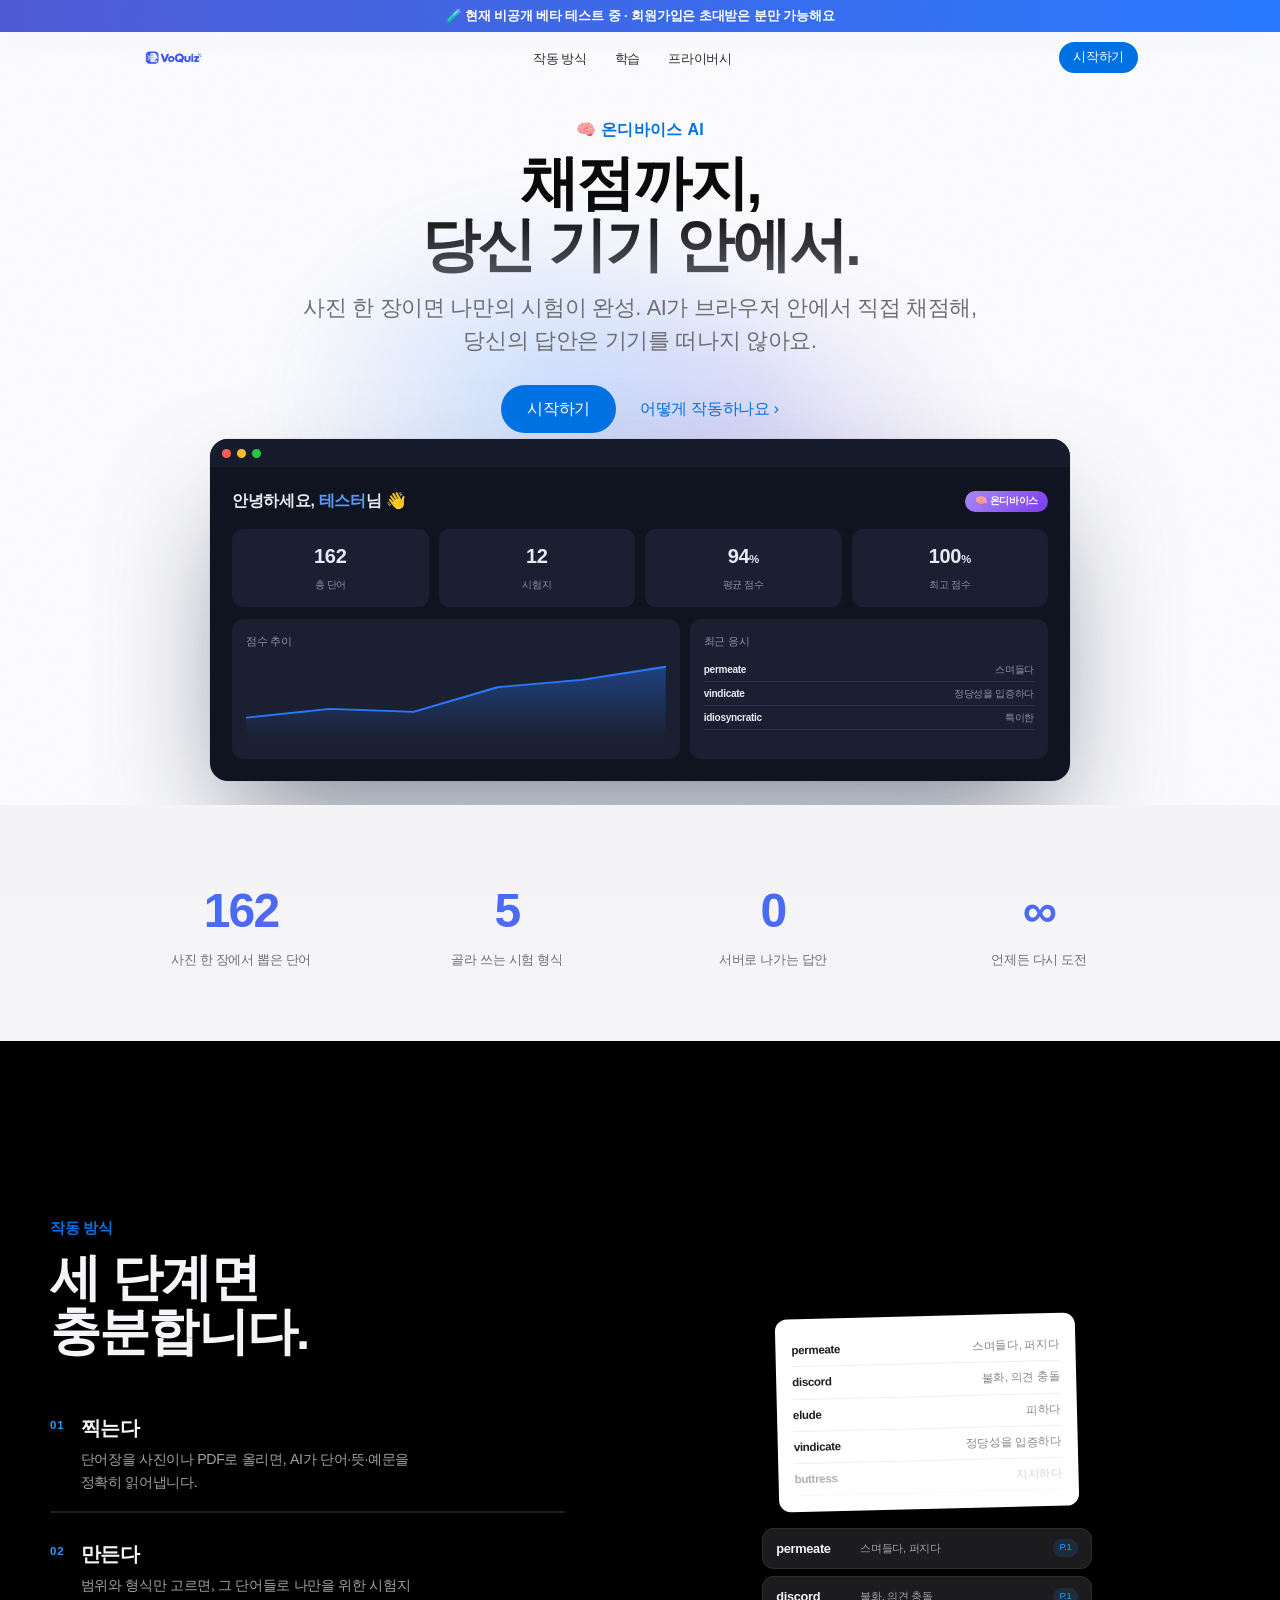
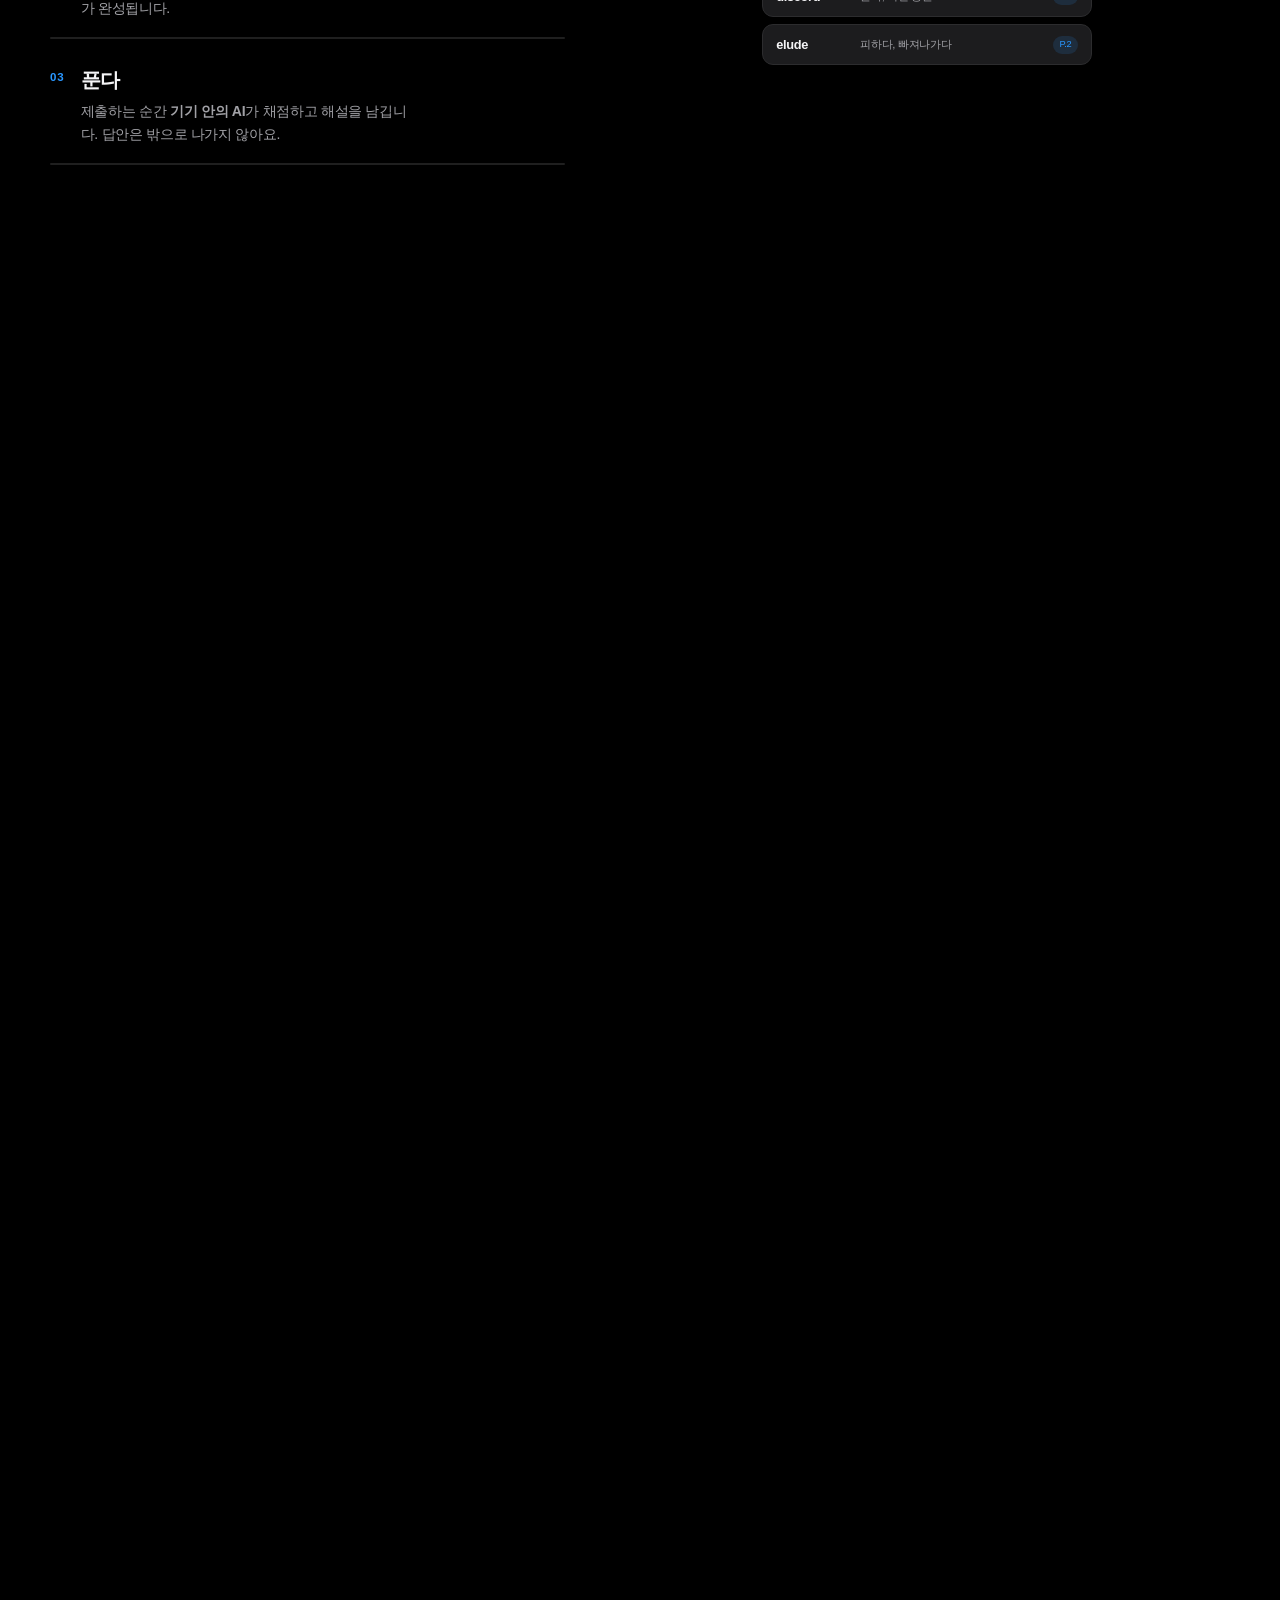
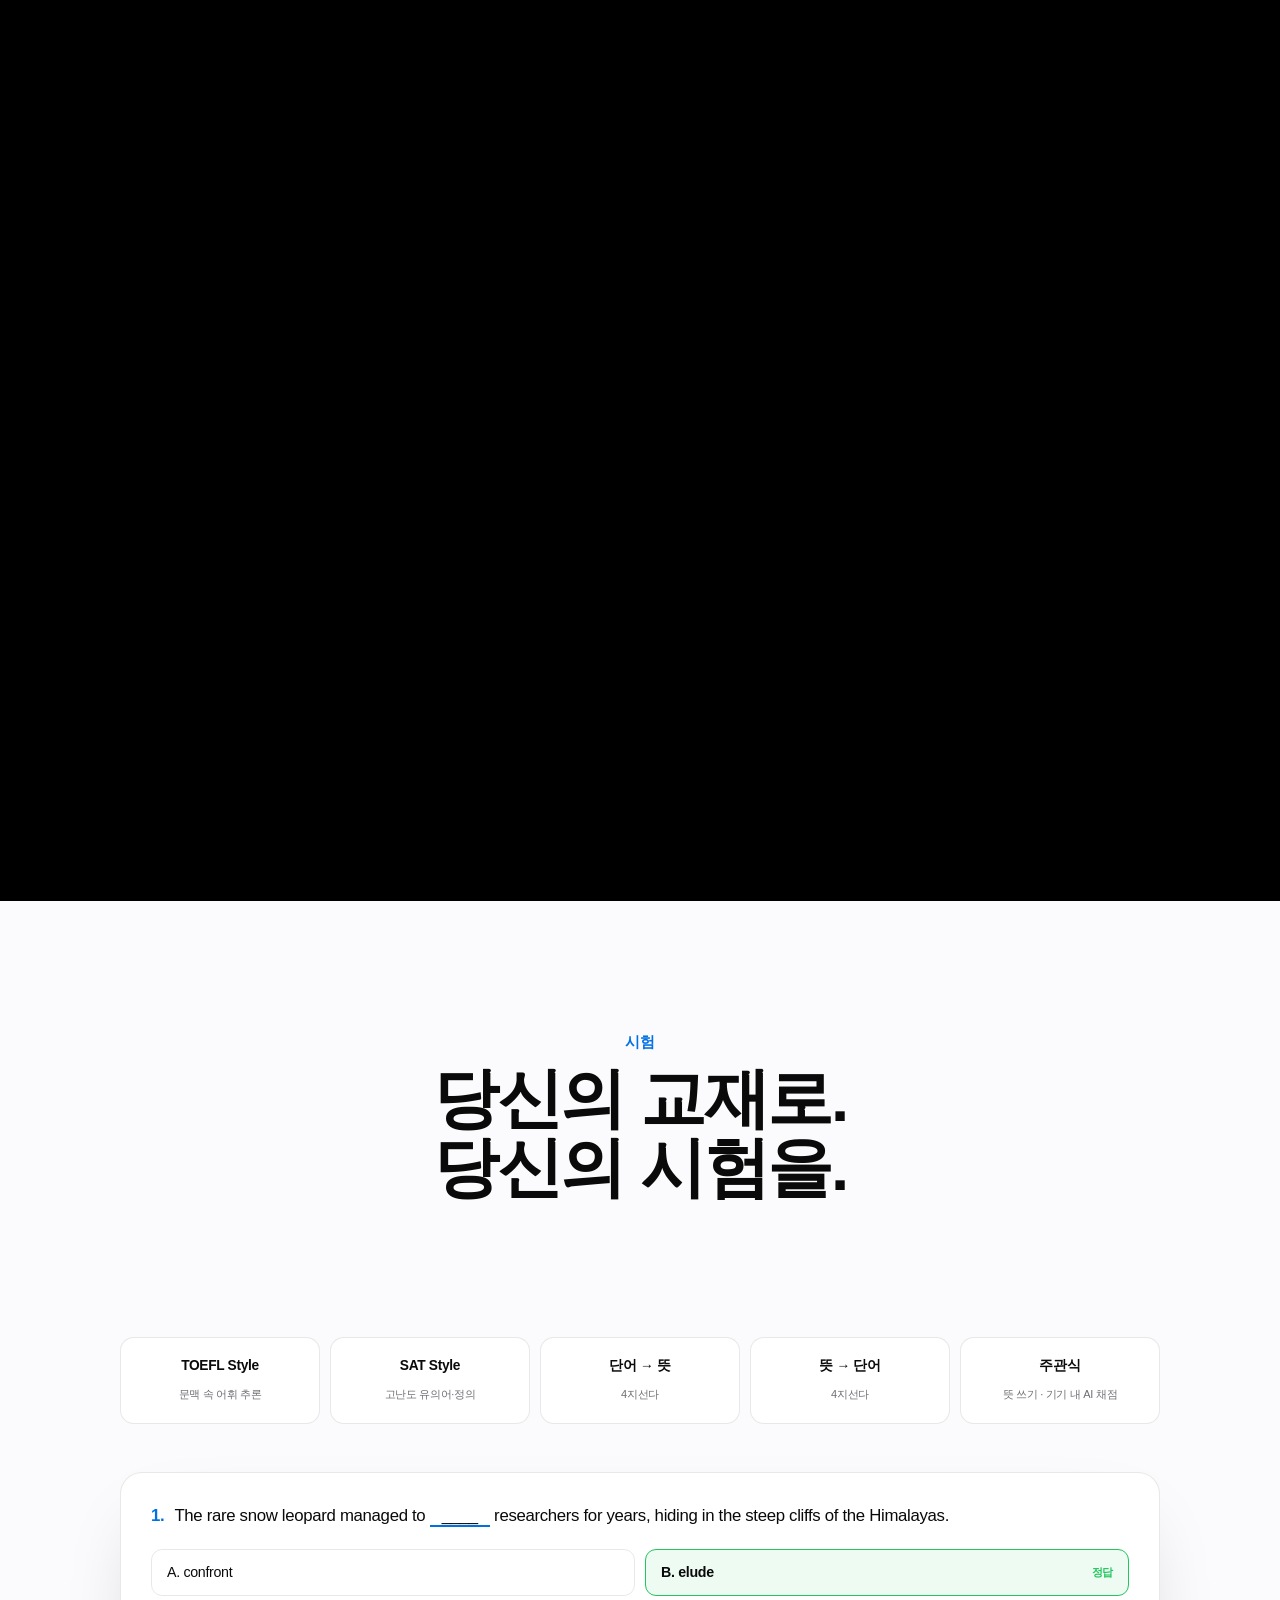
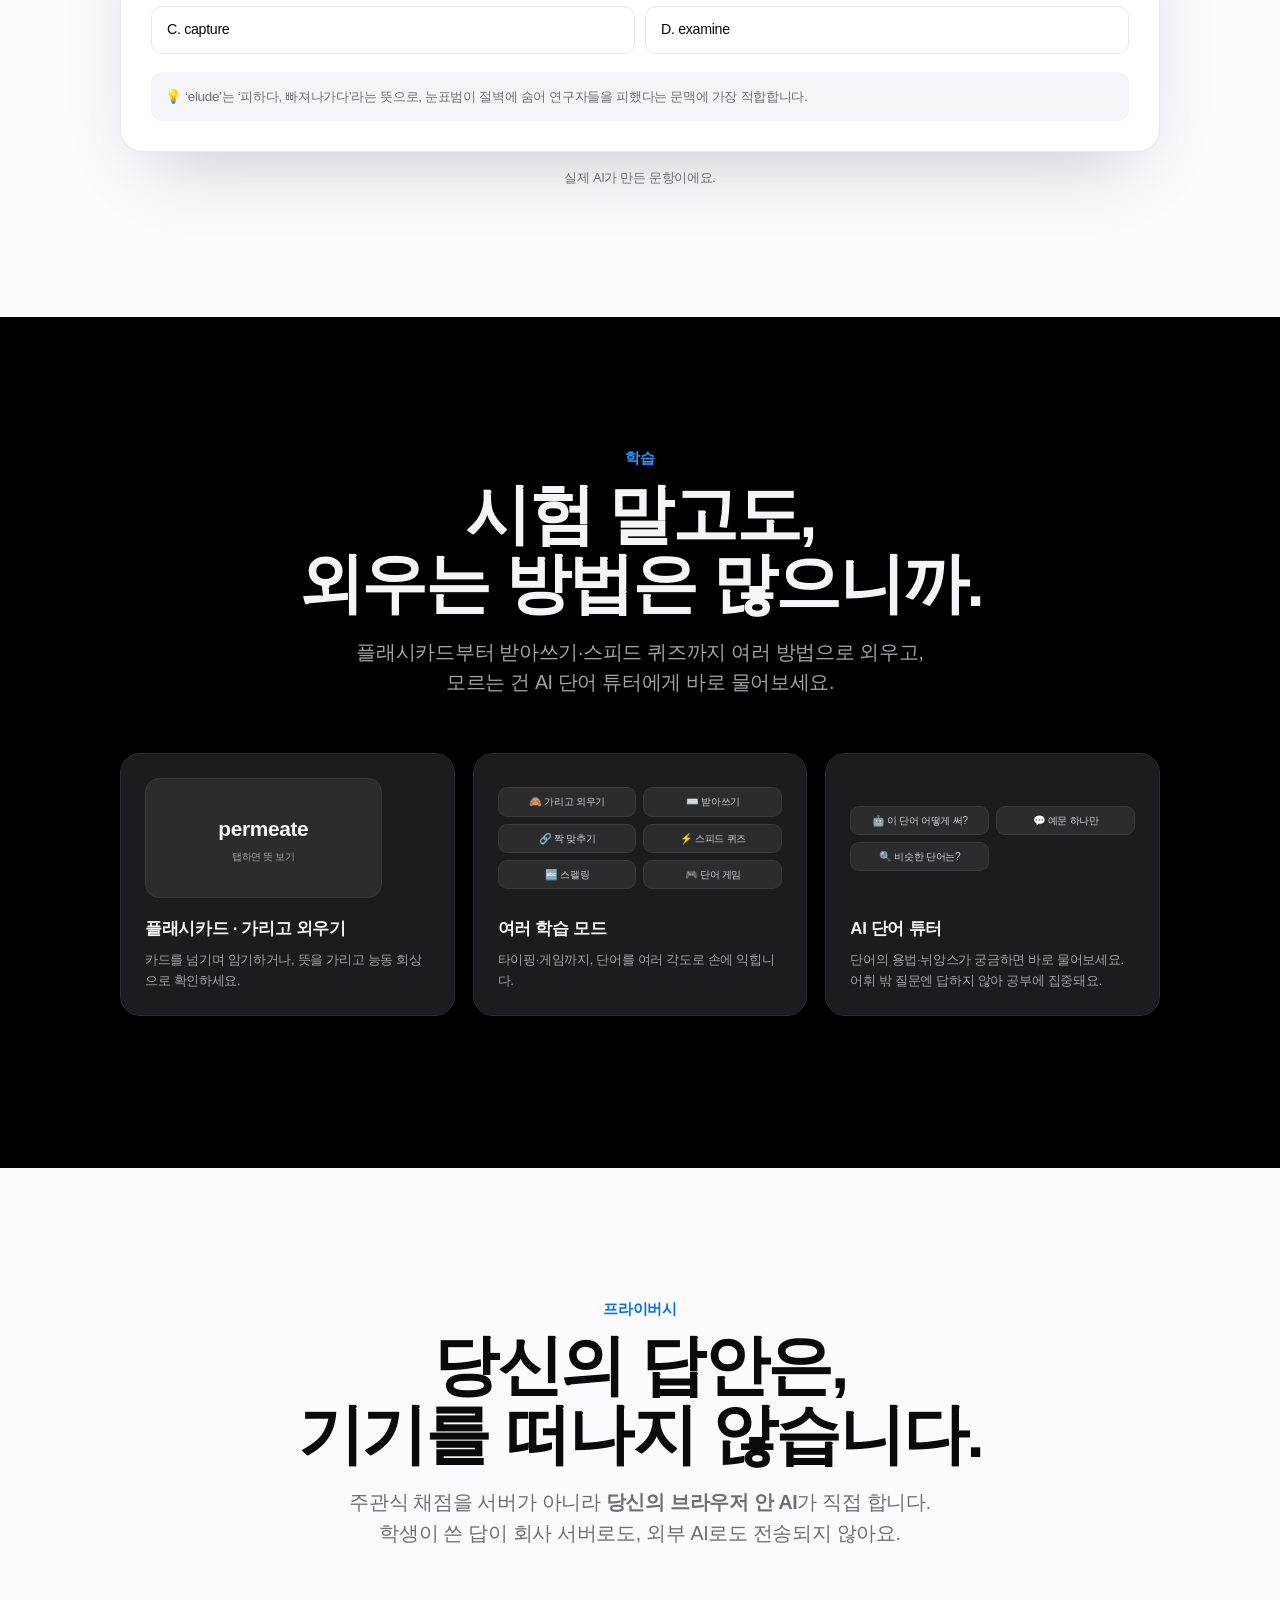
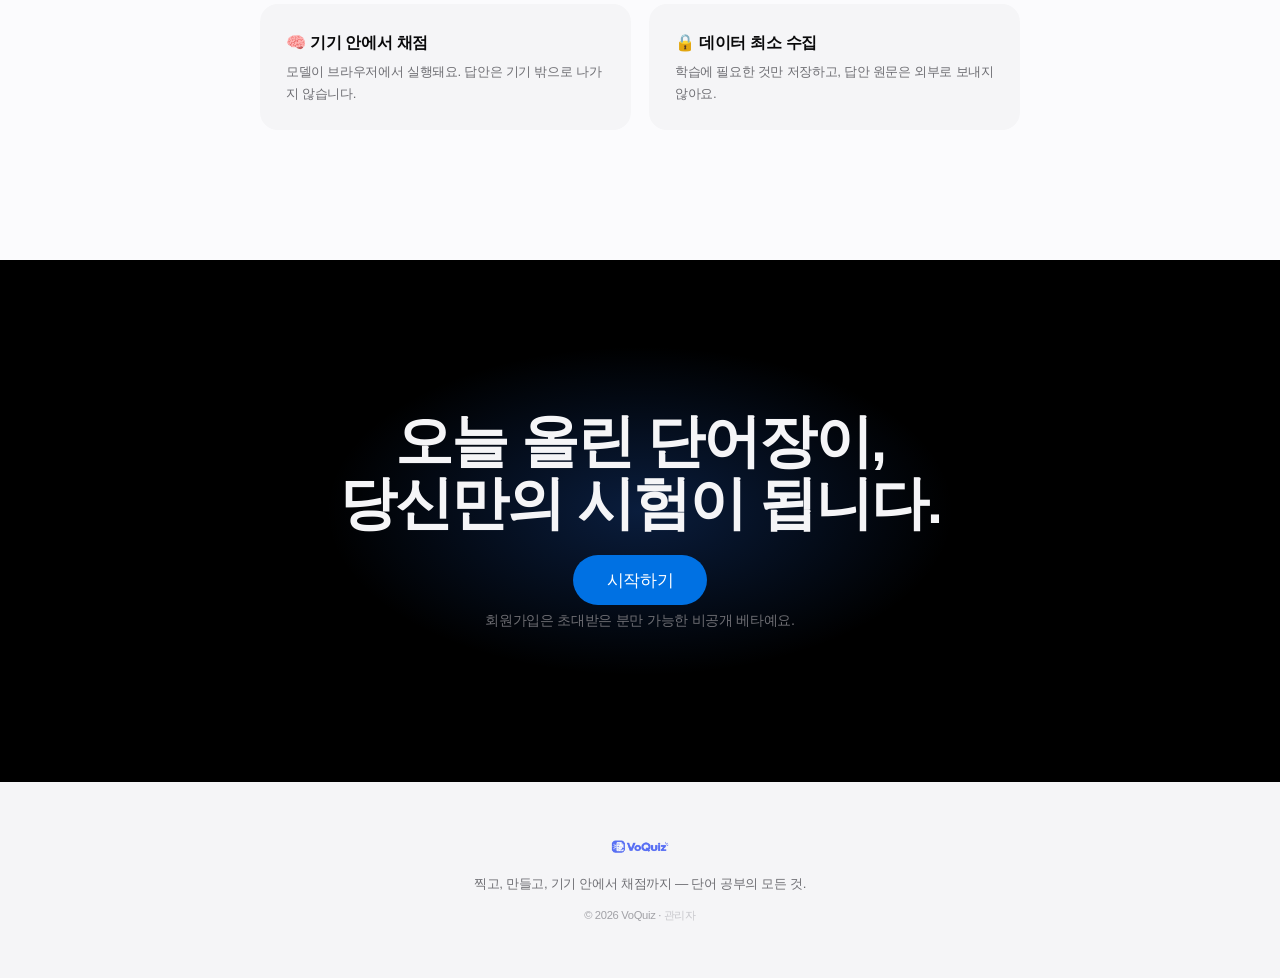
==== static/index.html @ 61ff6766 "랜딩 히어로 문구: 온디바이스 채점 강조" ====
<!DOCTYPE html>
<html lang="ko">
<head>
<meta charset="UTF-8">
<meta name="viewport" content="width=device-width, initial-scale=1">
<title>VoQuiz — 당신의 단어장이, 당신만의 시험지로</title>
<meta name="description" content="사진 한 장이면 끝. AI가 단어를 읽어 나만을 위한 시험을 만들고, 기기 안에서 바로 채점합니다. 답안은 기기를 떠나지 않아요.">
<link rel="icon" href="assets/favicon.png?v=2">
<link rel="stylesheet" href="style.css?v=9">
</head>
<body>

<div id="progress"></div>
<div class="grain"></div>

<!-- ============ 상단 고정 (베타 바 + 내비) ============ -->
<div class="topfix">
<div class="beta-bar" id="beta-bar">🧪 현재 <b>비공개 베타 테스트</b> 중 · 회원가입은 <b>초대받은 분</b>만 가능해요</div>

<nav id="nav">
    <div class="nav-inner">
        <a href="#top" class="nav-logo"><img src="assets/logo.png?v=2" alt="VoQuiz"></a>
        <ul class="nav-links">
            <li><a href="#how">작동 방식</a></li>
            <li><a href="#learn">학습</a></li>
            <li><a href="#privacy">프라이버시</a></li>
        </ul>
        <a href="/app/" class="nav-cta">시작하기</a>
    </div>
</nav>
</div>

<!-- ============ HERO (스크롤 스크럽) ============ -->
<header id="top" class="hero">
    <div class="hero-aurora"></div>
    <div class="hero-sticky">
        <div class="hero-copy" id="hero-copy">
            <p class="eyebrow">🧠 온디바이스 AI</p>
            <h1 class="hero-title">채점까지,<br>당신 기기 안에서.</h1>
            <p class="hero-sub">사진 한 장이면 나만의 시험이 완성. AI가 브라우저 안에서 직접 채점해,<br>당신의 답안은 기기를 떠나지 않아요.</p>
            <div class="hero-cta">
                <a href="/app/" class="btn-primary">시작하기</a>
                <a href="#how" class="btn-link">어떻게 작동하나요 ›</a>
            </div>
        </div>

        <div class="hero-device" id="hero-device">
            <div class="window">
                <div class="window-bar"><span></span><span></span><span></span></div>
                <div class="window-body">
                    <div class="mock-top">
                        <div class="mock-greet">안녕하세요, <b>테스터</b>님 👋</div>
                        <div class="mock-chip">🧠 온디바이스</div>
                    </div>
                    <div class="mock-kpis">
                        <div class="mock-kpi"><b>162</b><span>총 단어</span></div>
                        <div class="mock-kpi"><b>12</b><span>시험지</span></div>
                        <div class="mock-kpi"><b>94<i>%</i></b><span>평균 점수</span></div>
                        <div class="mock-kpi"><b>100<i>%</i></b><span>최고 점수</span></div>
                    </div>
                    <div class="mock-panels">
                        <div class="mock-card">
                            <div class="mock-card-t">점수 추이</div>
                            <svg viewBox="0 0 300 110" class="mock-chart" preserveAspectRatio="none">
                                <defs><linearGradient id="ga" x1="0" y1="0" x2="0" y2="1">
                                    <stop offset="0%" stop-color="#2979ff" stop-opacity=".38"/>
                                    <stop offset="100%" stop-color="#2979ff" stop-opacity="0"/>
                                </linearGradient></defs>
                                <path d="M0 82 L60 70 L120 74 L180 40 L240 30 L300 12 L300 110 L0 110 Z" fill="url(#ga)"/>
                                <path class="spark" d="M0 82 L60 70 L120 74 L180 40 L240 30 L300 12" fill="none" stroke="#2979ff" stroke-width="2.5" stroke-linecap="round" stroke-linejoin="round"/>
                            </svg>
                        </div>
                        <div class="mock-card">
                            <div class="mock-card-t">최근 응시</div>
                            <div class="mock-words">
                                <div><b>permeate</b><em>스며들다</em></div>
                                <div><b>vindicate</b><em>정당성을 입증하다</em></div>
                                <div><b>idiosyncratic</b><em>특이한</em></div>
                            </div>
                        </div>
                    </div>
                </div>
            </div>
        </div>
    </div>
</header>

<!-- ============ 지표 ============ -->
<section class="strip">
    <div class="strip-inner">
        <div class="stat reveal"><b data-count="162">0</b><span>사진 한 장에서 뽑은 단어</span></div>
        <div class="stat reveal"><b data-count="5">0</b><span>골라 쓰는 시험 형식</span></div>
        <div class="stat reveal"><b>0</b><span>서버로 나가는 답안</span></div>
        <div class="stat reveal"><b>∞</b><span>언제든 다시 도전</span></div>
    </div>
</section>

<!-- ============ PINNED — 작동 방식 ============ -->
<section id="how" class="pin">
    <div class="pin-sticky">
        <div class="pin-grid">
            <div class="pin-left">
                <p class="kicker">작동 방식</p>
                <h2 class="pin-title">세 단계면<br>충분합니다.</h2>
                <ol class="steps" id="steps">
                    <li class="step active" data-step="0">
                        <span class="s-num">01</span>
                        <div><h3>찍는다</h3><p>단어장을 사진이나 PDF로 올리면, AI가 단어·뜻·예문을 정확히 읽어냅니다.</p></div>
                        <div class="s-rail"><i></i></div>
                    </li>
                    <li class="step" data-step="1">
                        <span class="s-num">02</span>
                        <div><h3>만든다</h3><p>범위와 형식만 고르면, 그 단어들로 나만을 위한 시험지가 완성됩니다.</p></div>
                        <div class="s-rail"><i></i></div>
                    </li>
                    <li class="step" data-step="2">
                        <span class="s-num">03</span>
                        <div><h3>푼다</h3><p>제출하는 순간 <b>기기 안의 AI</b>가 채점하고 해설을 남깁니다. 답안은 밖으로 나가지 않아요.</p></div>
                        <div class="s-rail"><i></i></div>
                    </li>
                </ol>
            </div>

            <div class="pin-right">
                <div class="stage" id="stage">
                    <!-- 장면 1 : 추출 -->
                    <div class="scene active" data-step="0">
                        <div class="paper">
                            <div class="paper-line"><b>permeate</b><em>스며들다, 퍼지다</em></div>
                            <div class="paper-line"><b>discord</b><em>불화, 의견 충돌</em></div>
                            <div class="paper-line"><b>elude</b><em>피하다</em></div>
                            <div class="paper-line"><b>vindicate</b><em>정당성을 입증하다</em></div>
                            <div class="paper-line dim"><b>buttress</b><em>지지하다</em></div>
                            <div class="paper-scan"></div>
                        </div>
                        <div class="chiplist">
                            <div class="chip"><b>permeate</b><span>스며들다, 퍼지다</span><i>P.1</i></div>
                            <div class="chip"><b>discord</b><span>불화, 의견 충돌</span><i>P.1</i></div>
                            <div class="chip"><b>elude</b><span>피하다, 빠져나가다</span><i>P.2</i></div>
                        </div>
                    </div>

                    <!-- 장면 2 : 생성 -->
                    <div class="scene" data-step="1">
                        <div class="gen">
                            <div class="gen-head"><span class="dot-live"></span> AI가 문제를 만드는 중…</div>
                            <div class="gen-bar"><i></i></div>
                            <div class="gen-list">
                                <div class="gen-row"><b>TOEFL Style</b><em>문맥 추론</em></div>
                                <div class="gen-row"><b>단어 → 뜻</b><em>4지선다</em></div>
                                <div class="gen-row"><b>주관식</b><em>기기 내 채점</em></div>
                            </div>
                            <div class="gen-out">
                                <p>The rare snow leopard managed to <u>____</u> researchers for years.</p>
                                <div class="gen-opts"><span>confront</span><span class="ok">elude</span><span>capture</span><span>examine</span></div>
                            </div>
                        </div>
                    </div>

                    <!-- 장면 3 : 채점 -->
                    <div class="scene" data-step="2">
                        <div class="result">
                            <div class="ring" style="--p:94">
                                <svg viewBox="0 0 120 120">
                                    <circle cx="60" cy="60" r="52" class="ring-bg"/>
                                    <circle cx="60" cy="60" r="52" class="ring-fg"/>
                                </svg>
                                <b>94<i>%</i></b>
                            </div>
                            <div class="res-rows">
                                <div class="res-row ok"><span>elude</span><em>✓ 정답</em></div>
                                <div class="res-row ok"><span>buttress</span><em>✓ 정답</em></div>
                                <div class="res-row no"><span>desecrate</span><em>✗ 오답</em></div>
                            </div>
                            <p class="res-note">🧠 채점은 브라우저 안 AI가 직접 — 답안이 서버로 전송되지 않아요.</p>
                        </div>
                    </div>
                </div>
            </div>
        </div>
    </div>
</section>

<!-- ============ EXAM ============ -->
<section id="exam" class="sec">
    <div class="sec-inner">
        <p class="kicker reveal">시험</p>
        <h2 class="sec-title lines"><span><i>당신의 교재로.</i></span><span><i>당신의 시험을.</i></span></h2>
        <p class="sec-sub reveal">TOEFL·SAT부터 주관식까지. 형식만 고르면<br>AI가 당신의 단어로 진짜 시험을 만듭니다.</p>

        <div class="fmt-grid">
            <div class="fmt reveal"><b>TOEFL Style</b><span>문맥 속 어휘 추론</span></div>
            <div class="fmt reveal"><b>SAT Style</b><span>고난도 유의어·정의</span></div>
            <div class="fmt reveal"><b>단어 → 뜻</b><span>4지선다</span></div>
            <div class="fmt reveal"><b>뜻 → 단어</b><span>4지선다</span></div>
            <div class="fmt reveal"><b>주관식</b><span>뜻 쓰기 · 기기 내 AI 채점</span></div>
        </div>

        <div class="qcard reveal">
            <div class="qcard-q"><i>1.</i> The rare snow leopard managed to <u>____</u> researchers for years, hiding in the steep cliffs of the Himalayas.</div>
            <div class="qopts">
                <div class="qopt">A. confront</div>
                <div class="qopt right">B. elude <em>정답</em></div>
                <div class="qopt">C. capture</div>
                <div class="qopt">D. examine</div>
            </div>
            <div class="qexp">💡 ‘elude’는 ‘피하다, 빠져나가다’라는 뜻으로, 눈표범이 절벽에 숨어 연구자들을 피했다는 문맥에 가장 적합합니다.</div>
        </div>
        <p class="caption reveal">실제 AI가 만든 문항이에요.</p>
    </div>
</section>

<!-- ============ LEARN ============ -->
<section id="learn" class="sec sec-dark">
    <div class="sec-inner">
        <p class="kicker reveal">학습</p>
        <h2 class="sec-title lines"><span><i>시험 말고도,</i></span><span><i>외우는 방법은 많으니까.</i></span></h2>
        <p class="sec-sub reveal">플래시카드부터 받아쓰기·스피드 퀴즈까지 여러 방법으로 외우고,<br>모르는 건 AI 단어 튜터에게 바로 물어보세요.</p>

        <div class="learn-grid">
            <div class="lcard reveal">
                <div class="flip">
                    <div class="flip-front"><b>permeate</b><small>탭하면 뜻 보기</small></div>
                    <div class="flip-back"><b>스며들다, 퍼지다</b><small>The scent began to permeate the house.</small></div>
                </div>
                <h3>플래시카드 · 가리고 외우기</h3>
                <p>카드를 넘기며 암기하거나, 뜻을 가리고 능동 회상으로 확인하세요.</p>
            </div>
            <div class="lcard reveal">
                <div class="modes">
                    <span>🙈 가리고 외우기</span><span>⌨️ 받아쓰기</span>
                    <span>🔗 짝 맞추기</span><span>⚡ 스피드 퀴즈</span>
                    <span>🔤 스펠링</span><span>🎮 단어 게임</span>
                </div>
                <h3>여러 학습 모드</h3>
                <p>타이핑·게임까지, 단어를 여러 각도로 손에 익힙니다.</p>
            </div>
            <div class="lcard reveal">
                <div class="modes">
                    <span>🤖 이 단어 어떻게 써?</span><span>💬 예문 하나만</span>
                    <span>🔍 비슷한 단어는?</span>
                </div>
                <h3>AI 단어 튜터</h3>
                <p>단어의 용법·뉘앙스가 궁금하면 바로 물어보세요. 어휘 밖 질문엔 답하지 않아 공부에 집중돼요.</p>
            </div>
        </div>
    </div>
</section>

<!-- ============ PRIVACY (온디바이스) ============ -->
<section id="privacy" class="sec">
    <div class="sec-inner narrow">
        <p class="kicker reveal">프라이버시</p>
        <h2 class="sec-title lines"><span><i>당신의 답안은,</i></span><span><i>기기를 떠나지 않습니다.</i></span></h2>
        <p class="sec-sub reveal">주관식 채점을 서버가 아니라 <b>당신의 브라우저 안 AI</b>가 직접 합니다.<br>학생이 쓴 답이 회사 서버로도, 외부 AI로도 전송되지 않아요.</p>

        <div class="two-up">
            <div class="up reveal"><h3>🧠 기기 안에서 채점</h3><p>모델이 브라우저에서 실행돼요. 답안은 기기 밖으로 나가지 않습니다.</p></div>
            <div class="up reveal"><h3>🔒 데이터 최소 수집</h3><p>학습에 필요한 것만 저장하고, 답안 원문은 외부로 보내지 않아요.</p></div>
        </div>
    </div>
</section>

<!-- ============ CTA ============ -->
<section class="final">
    <div class="final-inner">
        <h2 class="lines"><span><i>오늘 올린 단어장이,</i></span><span><i>당신만의 시험이 됩니다.</i></span></h2>
        <a href="/app/" class="btn-primary lg reveal">시작하기</a>
        <p class="final-note reveal">회원가입은 초대받은 분만 가능한 비공개 베타예요.</p>
    </div>
</section>

<footer>
    <div class="foot-inner">
        <img src="assets/logo.png?v=2" alt="VoQuiz" class="foot-logo">
        <p>찍고, 만들고, 기기 안에서 채점까지 — 단어 공부의 모든 것.</p>
        <small><span>© 2026 VoQuiz</span> · <a href="#" id="admin-trigger" class="admin-trigger">관리자</a></small>
    </div>
</footer>

<script src="script.js"></script>
<script src="admin.js?v=12"></script>
</body>
</html>
---- static/style.css ----
/* ============================================================
   VoQuiz 소개 사이트 — 스크롤 스크럽 · 모던
   ============================================================ */
:root{
    --black:#000;
    --ink:#0a0a0b;
    --ink-2:#6e6e73;
    --light:#fbfbfd;
    --gray:#f5f5f7;
    --line:rgba(0,0,0,.09);
    --blue:#0071e3;
    --blue-2:#2979ff;
    --violet:#6c5ce7;
    --green:#22c55e;
    --red:#ef4444;
    --maxw:1040px;
    --ease:cubic-bezier(.16,1,.3,1);
}

*{box-sizing:border-box;margin:0;padding:0}
html{scroll-behavior:smooth;overflow-x:clip}
body{
    background:var(--light);color:var(--ink);
    font-family:-apple-system,BlinkMacSystemFont,"SF Pro Display","SF Pro Text",
        "Apple SD Gothic Neo","Pretendard","Noto Sans KR",sans-serif;
    -webkit-font-smoothing:antialiased;text-rendering:optimizeLegibility;
    letter-spacing:-.02em;line-height:1.5;overflow-x:clip;
}
img{max-width:100%;display:block}
a{text-decoration:none;color:inherit}
ul,ol{list-style:none}

/* 스크롤 진행 바 */
#progress{
    position:fixed;top:0;left:0;height:2px;width:100%;z-index:200;transform:scaleX(0);transform-origin:0 50%;
    background:linear-gradient(90deg,var(--blue-2),var(--violet),#ff9f43);
}
/* 미세 그레인 — 화면 전체에 얇게 */
.grain{
    position:fixed;inset:0;z-index:150;pointer-events:none;opacity:.035;mix-blend-mode:multiply;
    background-image:url("data:image/svg+xml,%3Csvg xmlns='http://www.w3.org/2000/svg' width='140' height='140'%3E%3Cfilter id='n'%3E%3CfeTurbulence type='fractalNoise' baseFrequency='.85' numOctaves='3'/%3E%3C/filter%3E%3Crect width='140' height='140' filter='url(%23n)'/%3E%3C/svg%3E");
}

/* ---------- 등장 ---------- */
.reveal{opacity:0;transform:translateY(24px);transition:opacity .8s var(--ease),transform .8s var(--ease)}
.reveal.in{opacity:1;transform:none}
/* 줄 단위 마스크 등장 */
.lines span{display:block;overflow:hidden}
.lines i{display:block;font-style:normal;transform:translateY(115%);transition:transform 1s var(--ease)}
.lines span:nth-child(2) i{transition-delay:.09s}
.lines.in i{transform:none}

/* ============ NAV ============ */
#nav{
    position:fixed;top:0;left:0;right:0;z-index:100;height:52px;
    background:rgba(251,251,253,.7);backdrop-filter:saturate(180%) blur(20px);
    -webkit-backdrop-filter:saturate(180%) blur(20px);
    border-bottom:1px solid transparent;transition:border-color .3s,background .3s;
}
#nav.scrolled{border-bottom-color:rgba(0,0,0,.07)}
#nav.dark{background:rgba(10,10,11,.6);border-bottom-color:rgba(255,255,255,.08)}
#nav.dark .nav-links a{color:#f5f5f7}
/* 로고는 밝은 곳/어두운 곳 모두 잘 보이므로 다크 섹션에서도 그대로 둔다 */
.nav-inner{max-width:var(--maxw);margin:0 auto;height:100%;padding:0 22px;display:flex;align-items:center;justify-content:space-between;gap:20px}
.nav-logo img{height:26px;transition:filter .3s}
.nav-links{display:flex;gap:28px}
.nav-links a{font-size:.79rem;opacity:.85;transition:opacity .2s}
.nav-links a:hover{opacity:.5}
.nav-cta{font-size:.79rem;background:var(--blue);color:#fff;padding:6px 14px;border-radius:980px;transition:.25s var(--ease)}
.nav-cta:hover{background:#0077ed;transform:scale(1.04)}

/* ============ HERO — 스크롤 스크럽 ============ */
.hero{position:relative}
.hero-aurora{
    position:absolute;top:0;left:50%;transform:translateX(-50%);
    width:1200px;height:900px;pointer-events:none;
    background:
        radial-gradient(closest-side,rgba(41,121,255,.22),transparent 70%),
        radial-gradient(closest-side,rgba(108,92,231,.20),transparent 70%),
        radial-gradient(closest-side,rgba(255,159,67,.10),transparent 70%);
    background-position:28% 34%,72% 48%,52% 68%;background-repeat:no-repeat;
    background-size:66% 66%,58% 58%,44% 44%;filter:blur(24px);
    animation:drift 16s ease-in-out infinite alternate;
}
@keyframes drift{to{transform:translateX(-50%) scale(1.14) rotate(7deg)}}
.hero-sticky{
    position:relative;display:flex;flex-direction:column;
    align-items:center;justify-content:center;text-align:center;overflow:hidden;padding:118px 22px 24px;
}
.hero-copy{position:relative;z-index:2;max-width:760px}
.eyebrow{font-size:1rem;font-weight:700;color:var(--blue);margin-bottom:10px;letter-spacing:.02em}
.hero-title{
    font-size:clamp(2rem,5vw,3.7rem);font-weight:800;line-height:1.05;
    letter-spacing:-.04em;margin-bottom:16px;
    background:linear-gradient(180deg,#0a0a0b 42%,#55555e);
    -webkit-background-clip:text;background-clip:text;color:transparent;
}
.hero-sub{font-size:clamp(1.02rem,2vw,1.35rem);color:var(--ink-2);line-height:1.5;margin-bottom:28px}
.hero-cta{display:flex;gap:24px;align-items:center;justify-content:center;flex-wrap:wrap}
.btn-primary{background:var(--blue);color:#fff;padding:12px 26px;border-radius:980px;font-size:1rem;font-weight:500;transition:.25s var(--ease)}
.btn-primary:hover{background:#0077ed;transform:scale(1.045)}
.btn-primary.lg{padding:15px 34px;font-size:1.08rem}
.btn-link{color:var(--blue);font-size:1rem;transition:.2s}
.btn-link:hover{opacity:.6}

/* 히어로 기기 — 스크롤에 따라 펴지고 커진다 */
.hero-device{
    position:relative;width:min(860px,100%);margin:6px auto 0;
    perspective:1800px;z-index:1;
}
.window{
    border-radius:18px;overflow:hidden;background:#0f1420;
    box-shadow:0 60px 120px -24px rgba(15,25,55,.5),0 0 0 1px rgba(0,0,0,.05);
    transform:none;transform-origin:center bottom;
}
.window-bar{height:28px;background:#161c2c;display:flex;align-items:center;gap:6px;padding:0 12px}
.window-bar span{width:9px;height:9px;border-radius:50%;background:#3a3a3c}
.window-bar span:nth-child(1){background:#ff5f57}
.window-bar span:nth-child(2){background:#febc2e}
.window-bar span:nth-child(3){background:#28c840}
.window-body{padding:22px;text-align:left;color:#e7ebf3}
.mock-top{display:flex;justify-content:space-between;align-items:center;margin-bottom:16px}
.mock-greet{font-size:1rem;font-weight:600}
.mock-greet b{color:#5b9dff}
.mock-chip{font-size:.62rem;font-weight:700;background:linear-gradient(135deg,#a78bfa,#7c3aed);color:#fff;padding:3px 10px;border-radius:20px}
.mock-kpis{display:grid;grid-template-columns:repeat(4,1fr);gap:10px;margin-bottom:12px}
.mock-kpi{background:#1a2032;border-radius:11px;padding:12px;text-align:center}
.mock-kpi b{display:block;font-size:1.25rem;font-weight:800}
.mock-kpi i{font-size:.7rem;font-style:normal}
.mock-kpi span{font-size:.6rem;color:#8b93a7}
.mock-panels{display:grid;grid-template-columns:1.25fr 1fr;gap:10px}
.mock-card{background:#1a2032;border-radius:11px;padding:14px}
.mock-card-t{font-size:.7rem;color:#8b93a7;margin-bottom:8px}
.mock-chart{width:100%;height:80px}
.spark{stroke-dasharray:420;stroke-dashoffset:420;animation:draw 1.8s .6s var(--ease) forwards}
@keyframes draw{to{stroke-dashoffset:0}}
.mock-bar{display:flex;height:7px;border-radius:20px;overflow:hidden;margin-bottom:7px}
.mock-bar i{display:block}
.mock-legend{display:flex;gap:9px;font-size:.55rem;color:#8b93a7;margin-bottom:10px}
.mock-words div{display:flex;justify-content:space-between;font-size:.63rem;padding:4px 0;border-bottom:1px solid #2c3448}
.mock-words em{color:#8b93a7;font-style:normal}

/* ============ 공통 ============ */
.sec{padding:130px 22px}
.sec-inner{max-width:var(--maxw);margin:0 auto;text-align:center}
.sec-inner.narrow{max-width:760px}
.sec-inner.wide{max-width:1180px}
.sec-dark{background:var(--black);color:#f5f5f7}
.sec-dark .sec-sub{color:#a1a1a6}
.sec-gray{background:var(--gray)}
.kicker{font-size:.92rem;font-weight:600;color:var(--blue);margin-bottom:12px}
.sec-dark .kicker{color:#2997ff}
.sec-title{font-size:clamp(2.1rem,5.4vw,4.1rem);font-weight:700;line-height:1.05;letter-spacing:-.035em;margin-bottom:18px}
.sec-title.left{text-align:left}
.sec-sub{font-size:clamp(1rem,1.7vw,1.22rem);color:var(--ink-2);line-height:1.55;margin-bottom:56px}
.caption{font-size:.8rem;color:var(--ink-2);margin-top:16px}

/* 지표 */
.strip{background:var(--gray);padding:70px 22px;position:relative;z-index:2}
.strip-inner{max-width:var(--maxw);margin:0 auto;display:grid;grid-template-columns:repeat(4,1fr);gap:24px;text-align:center}
.stat b{display:block;font-size:clamp(1.9rem,4vw,3rem);font-weight:700;letter-spacing:-.04em;
    background:linear-gradient(135deg,var(--blue-2),var(--violet));-webkit-background-clip:text;background-clip:text;color:transparent}
.stat span{font-size:.8rem;color:var(--ink-2)}

/* ============ PINNED — 작동 방식 ============ */
.pin{height:340vh;background:var(--black);color:#f5f5f7;position:relative}
.pin-sticky{position:sticky;top:0;height:100vh;display:flex;align-items:center;padding:0 22px;overflow:hidden}
.pin-grid{max-width:1180px;margin:0 auto;width:100%;display:grid;grid-template-columns:.85fr 1fr;gap:60px;align-items:center}
.pin-left{text-align:left}
.pin-title{font-size:clamp(2rem,4vw,3.2rem);font-weight:700;line-height:1.06;letter-spacing:-.035em;margin-bottom:36px}
.steps{display:flex;flex-direction:column;gap:8px}
.step{display:grid;grid-template-columns:auto 1fr;gap:16px;padding:18px 0 20px;position:relative;opacity:.32;transition:opacity .5s var(--ease)}
.step.active{opacity:1}
.s-num{font-size:.72rem;font-weight:700;color:#2997ff;letter-spacing:.08em;padding-top:4px}
.step h3{font-size:1.25rem;font-weight:600;margin-bottom:5px}
.step p{font-size:.88rem;color:#a1a1a6;line-height:1.6;max-width:340px}
.s-rail{position:absolute;left:0;right:0;bottom:0;height:2px;background:rgba(255,255,255,.12);border-radius:2px;overflow:hidden}
.s-rail i{display:block;height:100%;width:0;background:linear-gradient(90deg,#2997ff,#a78bfa);border-radius:2px}

.pin-right{position:relative;height:min(62vh,520px)}
.stage{position:absolute;inset:0}
.scene{
    position:absolute;inset:0;display:flex;flex-direction:column;align-items:center;justify-content:center;gap:18px;
    opacity:0;transform:translateY(24px) scale(.97);transition:opacity .6s var(--ease),transform .6s var(--ease);
    pointer-events:none;
}
.scene.active{opacity:1;transform:none;pointer-events:auto}

/* 장면 1 */
.paper{width:min(300px,80%);background:#fff;border-radius:12px;padding:16px;position:relative;overflow:hidden;
    box-shadow:0 24px 60px -12px rgba(0,0,0,.55);transform:rotate(-1.4deg)}
.paper-line{display:flex;justify-content:space-between;gap:8px;padding:7px 0;border-bottom:1px solid #eee;font-size:.72rem;color:#1d1d1f}
.paper-line em{color:#86868b;font-style:normal}
.paper-line.dim{opacity:.35}
.paper-scan{position:absolute;left:0;right:0;height:38%;top:-40%;
    background:linear-gradient(180deg,transparent,rgba(41,121,255,.3),transparent)}
.scene.active .paper-scan{animation:scan 2.4s ease-in-out infinite}
@keyframes scan{0%{top:-40%}100%{top:105%}}
.chiplist{display:flex;flex-direction:column;gap:7px;width:min(330px,86%)}
.chip{display:flex;align-items:center;gap:10px;background:#1c1c1e;border:1px solid #2c2c2e;border-radius:11px;padding:10px 13px;
    opacity:0;transform:translateY(10px)}
.scene.active .chip{animation:chipIn .5s var(--ease) forwards}
.scene.active .chip:nth-child(2){animation-delay:.12s}
.scene.active .chip:nth-child(3){animation-delay:.24s}
@keyframes chipIn{to{opacity:1;transform:none}}
.chip b{font-size:.8rem;min-width:74px}
.chip span{font-size:.7rem;color:#a1a1a6;flex:1}
.chip i{font-size:.58rem;color:#2997ff;font-style:normal;background:rgba(41,151,255,.14);padding:2px 7px;border-radius:20px}

/* 장면 2 */
.gen{width:min(430px,92%);background:#1c1c1e;border:1px solid #2c2c2e;border-radius:18px;padding:20px;text-align:left}
.gen-head{font-size:.78rem;color:#a1a1a6;display:flex;align-items:center;gap:8px;margin-bottom:10px}
.dot-live{width:7px;height:7px;border-radius:50%;background:#2997ff}
.scene.active .dot-live{animation:pulse 1.2s infinite}
@keyframes pulse{50%{opacity:.25;transform:scale(.75)}}
.gen-bar{height:4px;background:#2c2c2e;border-radius:20px;overflow:hidden;margin-bottom:14px}
.gen-bar i{display:block;height:100%;width:0;background:linear-gradient(90deg,#2997ff,#a78bfa);border-radius:20px}
.scene.active .gen-bar i{animation:fill 2.2s var(--ease) forwards}
@keyframes fill{to{width:100%}}
.gen-list{display:flex;flex-direction:column;gap:6px;margin-bottom:14px}
.gen-row{display:flex;justify-content:space-between;font-size:.74rem;background:#2c2c2e;border-radius:8px;padding:8px 11px}
.gen-row em{color:#8b93a7;font-style:normal}
.gen-out{background:#0f1420;border:1px solid #2c3448;border-radius:12px;padding:14px}
.gen-out p{font-size:.8rem;line-height:1.6;margin-bottom:10px}
.gen-out u{text-decoration:none;border-bottom:2px solid #2997ff;padding:0 10px}
.gen-opts{display:grid;grid-template-columns:1fr 1fr;gap:6px}
.gen-opts span{font-size:.72rem;background:#1a2032;border:1px solid #2c3448;border-radius:7px;padding:7px 9px;color:#a1a1a6}
.gen-opts .ok{border-color:var(--green);color:#4ade80;background:rgba(34,197,94,.1);font-weight:600}

/* 장면 3 */
.result{width:min(400px,92%);text-align:center}
.ring{position:relative;width:150px;height:150px;margin:0 auto 20px}
.ring svg{width:100%;height:100%;transform:rotate(-90deg)}
.ring circle{fill:none;stroke-width:9;stroke-linecap:round}
.ring-bg{stroke:#2c2c2e}
.ring-fg{stroke:url(#none);stroke:#2997ff;stroke-dasharray:327;stroke-dashoffset:327}
.scene.active .ring-fg{animation:ringIn 1.4s .2s var(--ease) forwards}
@keyframes ringIn{to{stroke-dashoffset:calc(327 - 327 * var(--p) / 100)}}
.ring b{position:absolute;inset:0;display:flex;align-items:center;justify-content:center;font-size:2.1rem;font-weight:800;letter-spacing:-.03em}
.ring b i{font-size:.9rem;font-style:normal}
.res-rows{display:flex;flex-direction:column;gap:6px;margin-bottom:14px;text-align:left}
.res-row{display:flex;justify-content:space-between;background:#1c1c1e;border:1px solid #2c2c2e;border-radius:9px;padding:9px 13px;font-size:.78rem}
.res-row.ok em{color:#4ade80}
.res-row.no em{color:#ff6b6b}
.res-row em{font-style:normal;font-weight:600}
.res-note{font-size:.74rem;color:#8b93a7;line-height:1.6}

/* ============ EXAM ============ */
.fmt-grid{display:grid;grid-template-columns:repeat(5,1fr);gap:10px;margin-bottom:48px}
.fmt{background:#fff;border:1px solid var(--line);border-radius:14px;padding:18px 12px;transition:.35s var(--ease)}
.fmt:hover{transform:translateY(-5px);box-shadow:0 18px 40px -12px rgba(0,0,0,.14)}
.fmt b{display:block;font-size:.86rem;margin-bottom:4px}
.fmt span{font-size:.69rem;color:var(--ink-2)}
.qcard{background:#fff;border:1px solid var(--line);border-radius:22px;padding:30px;text-align:left;box-shadow:0 34px 80px -30px rgba(0,0,0,.22)}
.qcard-q{font-size:1.05rem;font-weight:500;line-height:1.55;margin-bottom:20px}
.qcard-q i{color:var(--blue);font-style:normal;font-weight:700;margin-right:6px}
.qcard-q u{text-decoration:none;border-bottom:2px solid var(--blue);padding:0 12px}
.qopts{display:grid;grid-template-columns:repeat(2,1fr);gap:10px;margin-bottom:18px}
.qopt{border:1px solid var(--line);border-radius:11px;padding:12px 15px;font-size:.89rem}
.qopt.right{border-color:var(--green);background:rgba(34,197,94,.08);font-weight:600;display:flex;justify-content:space-between;align-items:center}
.qopt.right em{font-style:normal;font-size:.69rem;color:var(--green)}
.qexp{font-size:.84rem;color:var(--ink-2);background:var(--gray);border-radius:11px;padding:14px;line-height:1.6}

/* ============ LEARN ============ */
.learn-grid{display:grid;grid-template-columns:repeat(3,1fr);gap:18px;margin-bottom:22px}
.lcard{background:#1c1c1e;border:1px solid #2c2c2e;border-radius:20px;padding:24px;text-align:left;transition:.4s var(--ease)}
.lcard:hover{transform:translateY(-6px);border-color:#3a3a3c}
.lcard h3{font-size:1.05rem;margin:18px 0 7px;font-weight:600}
.lcard p{font-size:.82rem;color:#a1a1a6;line-height:1.6}
.flip{height:120px;perspective:900px;cursor:pointer}
.flip-front,.flip-back{position:absolute;width:calc(100% - 48px);height:120px;border-radius:14px;
    display:flex;flex-direction:column;align-items:center;justify-content:center;gap:6px;
    backface-visibility:hidden;transition:transform .8s var(--ease)}
.flip-front{background:#2c2c2e;border:1px solid #3a3a3c}
.flip-front b{font-size:1.3rem}
.flip-front small,.flip-back small{font-size:.6rem;opacity:.6;padding:0 14px;text-align:center}
.flip-back{background:linear-gradient(135deg,#2979ff,#6c5ce7);transform:rotateY(180deg)}
.flip-back b{font-size:1.02rem}
.lcard:hover .flip-front{transform:rotateY(-180deg)}
.lcard:hover .flip-back{transform:rotateY(0)}
.tiles{display:grid;grid-template-columns:repeat(3,1fr);gap:7px;height:120px}
.tiles span{background:#2c2c2e;border:1px solid #3a3a3c;border-radius:9px;display:flex;align-items:center;justify-content:center;font-size:.58rem;text-align:center;padding:4px;transition:.4s var(--ease)}
.tiles span.on{background:rgba(41,121,255,.2);border-color:var(--blue-2);color:#5b9dff}
.lcard:hover .tiles span.on{transform:scale(1.07)}
.modes{display:grid;grid-template-columns:1fr 1fr;gap:7px;height:120px;align-content:center}
.modes span{background:#2c2c2e;border:1px solid #3a3a3c;border-radius:9px;display:flex;align-items:center;justify-content:center;font-size:.64rem;color:#d1d1d6;padding:6px 4px;text-align:center;transition:.4s var(--ease)}
.lcard:hover .modes span:nth-child(odd){border-color:var(--blue-2);color:#8fb8ff}
.srs{height:120px;display:flex;flex-direction:column;justify-content:center;gap:11px}
.srs-row{display:flex;align-items:center;gap:9px}
.srs-row span{font-size:.58rem;color:#8b93a7;width:26px}
.srs-row i{height:7px;border-radius:20px;background:linear-gradient(90deg,var(--blue-2),var(--violet));display:block}
.ai-check{display:grid;grid-template-columns:1.3fr 1fr;gap:20px;background:#1c1c1e;border:1px solid #2c2c2e;border-radius:20px;padding:26px;text-align:left;align-items:center}
.ai-label{font-size:.78rem;color:#a1a1a6;margin-bottom:9px}
.ai-input{background:#2c2c2e;border:1px solid #3a3a3c;border-radius:11px;padding:13px;font-size:.84rem;margin-bottom:12px}
.ai-fb{background:rgba(34,197,94,.1);border-left:3px solid var(--green);border-radius:9px;padding:13px}
.ai-fb b{font-size:.84rem}
.ai-fb p{font-size:.76rem;color:#a1a1a6;margin-top:5px;line-height:1.6}
.ai-side h3{font-size:1.22rem;margin-bottom:8px}
.ai-side p{font-size:.83rem;color:#a1a1a6;line-height:1.6;margin-bottom:12px}
.tag{font-size:.63rem;font-weight:700;background:linear-gradient(135deg,#a78bfa,#7c3aed);color:#fff;padding:4px 11px;border-radius:20px}

/* ============ PLANNER ============ */
.plan-wrap{display:grid;grid-template-columns:1.12fr 1fr;gap:18px;text-align:left}
.plan-card{background:#fff;border:1px solid var(--line);border-radius:20px;padding:24px;box-shadow:0 26px 62px -30px rgba(0,0,0,.18)}
.plan-goal{display:flex;align-items:center;gap:13px;margin-bottom:18px}
.pg-ico{width:46px;height:46px;flex:none;display:flex;align-items:center;justify-content:center;font-size:1.35rem;background:linear-gradient(135deg,rgba(108,92,231,.16),rgba(41,121,255,.12));border-radius:14px}
.plan-goal b{display:block;font-size:.98rem}
.plan-goal span{font-size:.76rem;color:var(--ink-2)}
.plan-cal{display:grid;grid-template-columns:repeat(7,1fr);gap:6px}
.cal-cell{aspect-ratio:1;background:var(--gray);border:1px solid var(--line);border-radius:10px;padding:6px 0 0;display:flex;flex-direction:column;align-items:center;gap:4px}
.cal-cell em{font-size:.62rem;font-style:normal;color:var(--ink-2);font-weight:600}
.cal-cell i{width:7px;height:7px;border-radius:50%;display:block}
.cal-cell.off{opacity:.4}
.cal-cell.today{border-color:var(--blue);box-shadow:0 0 0 2px rgba(0,113,227,.14)}
.d-new{background:var(--blue-2)}
.d-rev{background:#f59e0b}
.plan-legend{display:flex;align-items:center;gap:16px;margin-top:16px;font-size:.72rem;color:var(--ink-2);flex-wrap:wrap}
.plan-legend>span{display:flex;align-items:center;gap:6px}
.plan-legend i{width:8px;height:8px;border-radius:50%}
.off-note{color:#a1a1a6;margin-left:auto}
.pc-t{font-size:.92rem;font-weight:600;margin-bottom:12px}
.curve{width:100%;height:132px}
.cdots circle{fill:#6c5ce7;stroke:#fff;stroke-width:2}
.plan-iv{display:flex;justify-content:space-between;gap:6px;margin-top:10px}
.plan-iv span{font-size:.66rem;color:var(--ink-2);background:var(--gray);border-radius:20px;padding:4px 10px}
.plan-note{font-size:.76rem;color:var(--ink-2);line-height:1.6;margin-top:16px;padding-top:14px;border-top:1px solid var(--line)}

/* ============ ACADEMY ============ */
.class-demo{background:#fff;border:1px solid var(--line);border-radius:20px;overflow:hidden;box-shadow:0 34px 80px -30px rgba(0,0,0,.2);text-align:left}
.cd-head{display:flex;justify-content:space-between;align-items:center;padding:20px 24px;border-bottom:1px solid var(--line);flex-wrap:wrap;gap:10px}
.cd-head b{font-size:1.02rem}
.code{font-family:ui-monospace,SFMono-Regular,Menlo,monospace;font-weight:700;letter-spacing:2px;background:rgba(0,113,227,.1);color:var(--blue);padding:3px 10px;border-radius:8px;margin-left:10px;font-size:.78rem}
.cd-meta{font-size:.78rem;color:var(--ink-2)}
.cd-table{width:100%;border-collapse:collapse;font-size:.84rem}
.cd-table th,.cd-table td{padding:13px 24px;text-align:center;border-bottom:1px solid var(--line)}
.cd-table th{background:var(--gray);font-weight:600;font-size:.76rem;color:var(--ink-2)}
.cd-table td:first-child,.cd-table th:first-child{text-align:left;font-weight:600}
.cd-table tbody tr:last-child td{border-bottom:none}
.cd-table .hi{color:var(--green)}.cd-table .mid{color:var(--blue)}.cd-table .lo{color:var(--red)}
.cd-table .none{color:#c7c7cc;font-size:.76rem}
.two-up{display:grid;grid-template-columns:1fr 1fr;gap:18px;margin-top:24px;text-align:left}
.up{background:var(--gray);border-radius:18px;padding:26px}
.up h3{font-size:1.02rem;margin-bottom:7px}
.up p{font-size:.83rem;color:var(--ink-2);line-height:1.6}

/* ============ REPORT ============ */
.report-mock{background:#1c1c1e;border:1px solid #2c2c2e;border-radius:20px;padding:26px;text-align:left}
.rm-head{font-size:1rem;font-weight:600;margin-bottom:18px}
.rm-kpis{display:grid;grid-template-columns:repeat(3,1fr);gap:10px;margin-bottom:18px}
.rm-kpis div{background:#2c2c2e;border-radius:11px;padding:14px;text-align:center}
.rm-kpis b{display:block;font-size:1.35rem;font-weight:800}
.rm-kpis span{font-size:.6rem;color:#8b93a7}
.rm-bar{display:flex;height:9px;border-radius:20px;overflow:hidden;margin-bottom:14px}
.rm-bar i{display:block}
.rm-weak{display:flex;gap:8px;flex-wrap:wrap}
.rm-weak span{font-size:.7rem;background:rgba(239,68,68,.14);color:#ff6b6b;padding:5px 12px;border-radius:20px}

/* ============ 소식 ============ */
.news-head{display:flex;justify-content:space-between;align-items:flex-end;margin-bottom:34px;gap:20px}
.news-head .kicker{text-align:left}
.news-nav{display:flex;gap:8px}
.nb{width:38px;height:38px;border-radius:50%;border:none;background:var(--gray);color:var(--ink);
    font-size:1.15rem;cursor:pointer;transition:.25s var(--ease);display:flex;align-items:center;justify-content:center}
.nb:hover{background:#e8e8ed;transform:scale(1.06)}
.nb:disabled{opacity:.35;cursor:default;transform:none}
.news-rail{
    display:flex;gap:18px;overflow-x:auto;scroll-snap-type:x mandatory;padding:6px 4px 24px;
    scrollbar-width:none;scroll-behavior:smooth;
}
.news-rail::-webkit-scrollbar{display:none}
.news-card{
    flex:0 0 320px;scroll-snap-align:start;background:#fff;border:1px solid var(--line);
    border-radius:20px;overflow:hidden;text-align:left;transition:.4s var(--ease);
}
.news-card:hover{transform:translateY(-6px);box-shadow:0 24px 54px -18px rgba(0,0,0,.18)}
.nc-visual{height:150px;display:flex;align-items:center;justify-content:center;position:relative;overflow:hidden}
.v1{background:linear-gradient(135deg,#2979ff,#6c5ce7)}
.v2{background:linear-gradient(135deg,#7c3aed,#a78bfa)}
.v3{background:linear-gradient(135deg,#ef4444,#f59e0b)}
.v4{background:linear-gradient(135deg,#22c55e,#2997ff)}
.v5{background:linear-gradient(135deg,#f59e0b,#ff5f57)}
.v6{background:linear-gradient(135deg,#6c5ce7,#2979ff)}
.v7{background:linear-gradient(135deg,#0ea5e9,#22c55e)}
.nc-mini{background:rgba(255,255,255,.16);backdrop-filter:blur(10px);border:1px solid rgba(255,255,255,.25);
    border-radius:14px;padding:12px 18px;color:#fff;display:flex;align-items:center;gap:8px;font-size:.82rem}
.nc-mini b{font-weight:700}
.nc-mini span{opacity:.8;font-size:.72rem}
.nc-body{padding:20px}
.nc-tag{font-size:.62rem;font-weight:700;color:var(--ink-2);background:var(--gray);padding:3px 9px;border-radius:20px}
.nc-tag.new{background:rgba(0,113,227,.1);color:var(--blue)}
.nc-body h3{font-size:1.02rem;margin:11px 0 7px;line-height:1.35;letter-spacing:-.025em}
.nc-body p{font-size:.81rem;color:var(--ink-2);line-height:1.6;margin-bottom:12px}
.nc-body time{font-size:.72rem;color:#a1a1a6}

/* ============ PRICING ============ */
.price-grid{display:grid;grid-template-columns:repeat(4,1fr);gap:14px;align-items:start}
.price{background:#fff;border:1px solid var(--line);border-radius:22px;padding:28px 20px;text-align:left;position:relative;transition:.4s var(--ease)}
.price:hover{transform:translateY(-7px);box-shadow:0 30px 66px -20px rgba(0,0,0,.18)}
.price.feat{border-color:var(--blue);box-shadow:0 0 0 3px rgba(0,113,227,.1)}
.price.teach{background:linear-gradient(180deg,rgba(108,92,231,.07),#fff)}
.p-badge{position:absolute;top:-11px;left:20px;background:var(--blue);color:#fff;font-size:.62rem;font-weight:700;padding:4px 12px;border-radius:20px}
.p-badge.pro{background:linear-gradient(135deg,#a78bfa,#7c3aed)}
.p-name{font-size:1.02rem;font-weight:700;margin-bottom:6px}
.p-cost{font-size:1.75rem;font-weight:700;letter-spacing:-.04em;margin-bottom:20px}
.p-cost i{font-size:.82rem;font-style:normal;font-weight:500;color:var(--ink-2)}
.price ul{display:flex;flex-direction:column;gap:10px;margin-bottom:24px}
.price li{font-size:.79rem;color:var(--ink-2);padding-left:19px;position:relative;line-height:1.5}
.price li::before{content:"✓";position:absolute;left:0;color:var(--blue);font-weight:700}
.price li b{color:var(--ink)}
.p-btn{display:block;text-align:center;background:var(--blue);color:#fff;padding:12px;border-radius:980px;font-size:.85rem;font-weight:500;transition:.25s var(--ease)}
.p-btn:hover{background:#0077ed;transform:scale(1.03)}
.p-btn.ghost{background:var(--gray);color:var(--ink)}
.p-btn.ghost:hover{background:#e8e8ed}
.p-btn.teach{background:linear-gradient(135deg,#a78bfa,#7c3aed)}

/* 애드온 */
.addons{margin-top:26px;background:#fff;border:1px solid var(--line);border-radius:20px;padding:24px 26px;text-align:left}
.ad-t{font-size:.82rem;font-weight:700;color:var(--ink-2)}
.ad-list{display:grid;grid-template-columns:repeat(3,1fr);gap:12px;margin:16px 0 6px}
.ad{background:var(--gray);border-radius:13px;padding:15px 17px;display:flex;flex-direction:column;gap:2px}
.ad b{font-size:.86rem}
.ad span{font-size:.72rem;color:var(--ink-2)}
.ad i{font-style:normal;font-weight:700;font-size:1rem;margin-top:6px}
.ad-note{font-size:.74rem;color:#a1a1a6;line-height:1.6;margin-top:8px}

/* ============ FINAL ============ */
.final{background:var(--black);color:#f5f5f7;padding:150px 22px;text-align:center;position:relative;overflow:hidden}
.final::before{content:"";position:absolute;inset:0;
    background:radial-gradient(closest-side,rgba(41,121,255,.24),transparent 70%) 50% 30%/70% 90% no-repeat}
.final-inner{position:relative;max-width:760px;margin:0 auto}
.final h2{font-size:clamp(2rem,5vw,3.6rem);font-weight:700;line-height:1.08;letter-spacing:-.035em;margin-bottom:34px}

/* ============ FOOTER ============ */
footer{background:var(--gray);padding:52px 22px;text-align:center}
.foot-inner{max-width:var(--maxw);margin:0 auto}
.foot-logo{height:26px;margin:0 auto 14px;opacity:.85}
.foot-inner p{font-size:.83rem;color:var(--ink-2);margin-bottom:8px}
.foot-inner small{font-size:.7rem;color:#a1a1a6}

/* ============ 반응형 ============ */
@media (max-width:1080px){
    .price-grid{grid-template-columns:repeat(2,1fr)}
}
@media (max-width:960px){
    .nav-links{display:none}
    .pin{height:auto}
    .pin-sticky{position:static;height:auto;padding:96px 22px}
    .pin-grid{grid-template-columns:1fr;gap:36px}
    .pin-right{height:auto}
    .stage{position:static}
    .step{opacity:1}
    /* 좁은 화면: 3개 장면을 모두 세로로 보여준다 (애니메이션 대신 정적 표시) */
    .scene{position:relative;opacity:1;transform:none;pointer-events:auto;margin:0 auto 26px}
    .hero{height:auto}
    .hero-sticky{position:static;height:auto;padding:130px 22px 0}
    .hero-device{position:relative;left:auto;bottom:auto;transform:none;margin:48px auto 0;width:100%}
    .window{transform:none!important}
    .mock-panels{grid-template-columns:1fr}
    .fmt-grid{grid-template-columns:repeat(2,1fr)}
    .learn-grid,.two-up,.ai-check{grid-template-columns:1fr}
    .plan-wrap{grid-template-columns:minmax(0,1fr)}
    .plan-card{min-width:0}
    .plan-cal{grid-template-columns:repeat(7,minmax(0,1fr))}
    .cal-cell{padding-top:5px}.cal-cell em{font-size:.56rem}
    .price-grid{grid-template-columns:1fr}
    .ad-list{grid-template-columns:1fr}
    .strip-inner{grid-template-columns:repeat(2,1fr);gap:34px}
    .qopts{grid-template-columns:1fr}
    .sec{padding:96px 22px}
    .news-card{flex-basis:280px}
    /* 학원 성적표는 가로 스크롤로(열이 잘리지 않도록) */
    .class-demo{overflow-x:auto}
    .cd-table{min-width:460px}
}
@media (prefers-reduced-motion:reduce){
    *{animation:none!important;transition:none!important}
    /* 애니메이션으로 '나타나는' 요소들은 최종 상태로 고정 —
       그렇지 않으면 애니메이션을 끈 사용자에게 영영 보이지 않는다 */
    .reveal{opacity:1;transform:none}
    .lines i{transform:none}
    .scene{opacity:1;transform:none}
    .chip{opacity:1;transform:none}
    .gen-bar i{width:100%}
    .spark{stroke-dashoffset:0}
    .ring-fg{stroke-dashoffset:calc(327 - 327 * var(--p) / 100)}
    .paper-scan{display:none}
}

/* ============================================================
   관리자 편집 모드
   ============================================================ */
.admin-trigger{color:#c7c7cc;text-decoration:none;transition:color .2s}
.admin-trigger:hover{color:var(--blue)}

/* 오버레이 + 박스 */
.admin-overlay{position:fixed;inset:0;z-index:300;display:none;align-items:center;justify-content:center;
    background:rgba(10,10,15,.5);backdrop-filter:blur(6px);-webkit-backdrop-filter:blur(6px);padding:20px}
.admin-overlay.show{display:flex}
.admin-overlay.high{z-index:320}
.admin-box{background:#fff;border-radius:20px;padding:26px;width:min(420px,100%);
    box-shadow:0 40px 100px -30px rgba(0,0,0,.5);animation:abIn .32s var(--ease)}
.admin-box.wide{width:min(600px,100%)}
@keyframes abIn{from{opacity:0;transform:translateY(14px) scale(.98)}to{opacity:1;transform:none}}
.admin-box h3{font-size:1.15rem;margin-bottom:4px}
.ab-sub{font-size:.82rem;color:var(--ink-2);margin-bottom:16px}
.admin-box input[type=password],.admin-box input[type=text],.ne-grid input,.ne-grid textarea{
    width:100%;border:1px solid var(--line);border-radius:11px;padding:11px 13px;font-size:.9rem;
    font-family:inherit;background:var(--gray);transition:.2s}
.admin-box input:focus,.ne-grid input:focus,.ne-grid textarea:focus{outline:none;border-color:var(--blue);background:#fff;box-shadow:0 0 0 3px rgba(0,113,227,.12)}
.ab-err{color:var(--red);font-size:.78rem;min-height:18px;margin:8px 2px 0}
.ab-row{display:flex;gap:10px;justify-content:flex-end;margin-top:18px}
.ab-btn{background:var(--blue);color:#fff;border:none;border-radius:980px;padding:11px 22px;font-size:.86rem;
    font-weight:500;cursor:pointer;transition:.2s var(--ease);font-family:inherit}
.ab-btn:hover{background:#0077ed;transform:translateY(-1px)}
.ab-btn.ghost{background:var(--gray);color:var(--ink)}
.ab-btn.ghost:hover{background:#e8e8ed}
.ab-btn.sm{padding:7px 14px;font-size:.78rem}

/* 편집 툴바 */
#admin-bar{position:fixed;left:50%;bottom:20px;transform:translateX(-50%) translateY(120%);z-index:310;
    display:flex;align-items:center;gap:8px;background:rgba(20,20,24,.92);backdrop-filter:blur(16px);
    border:1px solid rgba(255,255,255,.12);border-radius:16px;padding:9px 12px;
    box-shadow:0 24px 60px -18px rgba(0,0,0,.6);transition:transform .4s var(--ease);flex-wrap:wrap;justify-content:center;max-width:92vw}
#admin-bar.show{transform:translateX(-50%) translateY(0)}
.abar-badge{font-size:.68rem;font-weight:700;color:#fff;background:linear-gradient(135deg,#2979ff,#6c5ce7);
    padding:5px 10px;border-radius:20px;letter-spacing:.02em}
.abar-btn{background:rgba(255,255,255,.08);color:#f5f5f7;border:1px solid rgba(255,255,255,.1);
    border-radius:10px;padding:8px 13px;font-size:.8rem;cursor:pointer;transition:.2s;font-family:inherit;white-space:nowrap}
.abar-btn:hover{background:rgba(255,255,255,.16)}
.abar-btn.active{background:var(--green);border-color:var(--green);color:#052e16}
.abar-btn.export{background:var(--blue);border-color:var(--blue)}
.abar-btn.export:hover{background:#0077ed}
.abar-btn.ghost{background:transparent;color:#a1a1a6}

/* 인라인 문구 편집 */
/* 배경을 쓰면 그라디언트 텍스트(background-clip:text)를 덮어 글자가 사라지므로 아웃라인만 사용 */
.editing{outline:2px dashed rgba(0,113,227,.6);outline-offset:3px;border-radius:6px;cursor:text}
.editing:hover{outline-color:var(--blue)}
.editing:focus{outline-style:solid;outline-color:var(--blue)}

/* 소식 관리 리스트 */
.nm-head{display:flex;justify-content:space-between;align-items:center;margin-bottom:14px}
.nm-head h3{margin:0}
.nm-list{display:flex;flex-direction:column;gap:8px;max-height:52vh;overflow-y:auto;margin:0 -4px;padding:0 4px}
.nm-item{display:flex;align-items:center;gap:12px;background:var(--gray);border-radius:12px;padding:11px 13px}
.nm-emoji{font-size:1.3rem;flex:none;width:30px;text-align:center}
.nm-info{flex:1;min-width:0}
.nm-info b{display:block;font-size:.86rem;white-space:nowrap;overflow:hidden;text-overflow:ellipsis}
.nm-info span{font-size:.72rem;color:var(--ink-2)}
.nm-acts{display:flex;gap:4px;flex:none}
.nm-acts button{background:#fff;border:1px solid var(--line);border-radius:8px;padding:5px 9px;font-size:.74rem;
    cursor:pointer;color:var(--ink-2);transition:.15s;font-family:inherit}
.nm-acts button:hover:not(:disabled){border-color:var(--blue);color:var(--blue)}
.nm-acts button:disabled{opacity:.35;cursor:default}
.nm-acts button.danger:hover{border-color:var(--red);color:var(--red)}
.nm-foot{display:flex;justify-content:space-between;align-items:center;margin-top:16px;gap:10px}

/* 소식 편집 폼 */
.ne-grid{display:flex;flex-direction:column;gap:12px}
.ne-grid label{display:flex;flex-direction:column;gap:5px;font-size:.78rem;font-weight:600;color:var(--ink-2)}
.ne-grid textarea{resize:vertical;line-height:1.5}
.ne-row3{display:grid;grid-template-columns:1fr 1fr 1fr;gap:10px}
.ne-check{flex-direction:row!important;align-items:center;gap:7px!important;justify-content:flex-start;padding-top:22px}
.ne-check input{width:auto}
.ne-colors{display:flex;gap:7px;flex-wrap:wrap}
.ne-color{width:30px;height:30px;border-radius:9px;border:2px solid transparent;cursor:pointer;transition:.2s}
.ne-color.on{border-color:var(--ink);transform:scale(1.12);box-shadow:0 0 0 2px #fff inset}

/* 관리자 토스트 */
#admin-toast{position:fixed;left:50%;bottom:84px;transform:translateX(-50%) translateY(16px);z-index:330;
    background:rgba(20,20,24,.95);color:#fff;padding:11px 20px;border-radius:12px;font-size:.84rem;
    opacity:0;pointer-events:none;transition:.3s var(--ease);box-shadow:0 16px 40px -12px rgba(0,0,0,.5);max-width:88vw;text-align:center}
#admin-toast.show{opacity:1;transform:translateX(-50%) translateY(0)}

/* 소식 카드 클릭 안내 */
.news-card{cursor:pointer}

/* 큰 소식 편집창 + 마크다운 힌트/미리보기 */
.admin-box.xl{width:min(720px,100%);max-height:92vh;overflow-y:auto}
.ne-hint{font-weight:400;color:#a1a1a6;font-size:.68rem}
.ne-md{font-family:ui-monospace,SFMono-Regular,Menlo,monospace;font-size:.84rem;line-height:1.55}
.ne-prev-wrap{border:1px solid var(--line);border-radius:12px;overflow:hidden}
.ne-prev-label{display:block;background:var(--gray);padding:7px 13px;font-size:.72rem;font-weight:700;color:var(--ink-2)}
.ne-preview{padding:14px 16px;min-height:60px;max-height:200px;overflow-y:auto}
.ne-prev-empty{color:#c7c7cc;font-size:.82rem}

/* 소식 상세 — 상단 메뉴바(52px) 아래를 꽉 채우는 전체 화면 패널 */
#news-detail{top:52px;left:0;right:0;bottom:0;padding:0;display:none;background:#fff;
    overflow-y:auto;overscroll-behavior:contain;backdrop-filter:none;-webkit-backdrop-filter:none}
#news-detail.show{display:block}
.nd-box{background:#fff;width:100%;min-height:100%;position:relative;animation:ndSlide .4s var(--ease)}
@keyframes ndSlide{from{opacity:0;transform:translateY(18px)}to{opacity:1;transform:none}}
.nd-close{position:fixed;top:66px;right:22px;z-index:340;width:42px;height:42px;border:none;border-radius:50%;
    background:rgba(20,20,24,.42);backdrop-filter:blur(10px);-webkit-backdrop-filter:blur(10px);
    border:1px solid rgba(255,255,255,.25);color:#fff;font-size:1.55rem;line-height:1;cursor:pointer;
    display:flex;align-items:center;justify-content:center;transition:.2s var(--ease)}
.nd-close:hover{background:rgba(20,20,24,.62);transform:scale(1.1) rotate(90deg)}
.nd-hero{position:relative;min-height:clamp(200px,30vh,300px);display:flex;flex-direction:column;justify-content:center;
    padding:36px 0;color:#fff;overflow:hidden}
.nd-hero::after{content:"";position:absolute;inset:0;background:radial-gradient(90% 90% at 12% 12%,rgba(255,255,255,.24),transparent 55%);pointer-events:none}
.nd-emoji-bg{position:absolute;right:2%;bottom:-34px;font-size:13rem;line-height:1;opacity:.24;
    transform:rotate(-8deg);filter:saturate(1.1);pointer-events:none;user-select:none}
.nd-hero-txt{position:relative;z-index:2;width:100%;max-width:820px;margin:0 auto;padding:0 32px;text-shadow:0 1px 14px rgba(0,0,0,.16)}
.nd-hero-label{display:block;font-size:clamp(2rem,4vw,2.8rem);font-weight:800;letter-spacing:-.035em;line-height:1.06}
.nd-hero-sub{display:block;margin-top:10px;font-size:clamp(1rem,1.6vw,1.2rem);font-weight:500;opacity:.92}
.nd-content{max-width:820px;margin:0 auto;padding:34px 32px 72px}
.nd-meta{display:flex;align-items:center;gap:12px;margin-bottom:16px}
.nd-content .nc-tag{display:inline-block}
.nd-date{font-size:.8rem;color:#a1a1a6}
.nd-title{font-size:clamp(1.6rem,3vw,2.1rem);font-weight:800;letter-spacing:-.035em;line-height:1.22;margin-bottom:20px}
.nd-content .md-body{padding-top:20px;border-top:1px solid var(--line);font-size:1.02rem}

/* 마크다운 렌더 본문 */
.md-body{font-size:.92rem;line-height:1.72;color:var(--ink)}
.md-body h3,.md-body h4,.md-body h5,.md-body h6{font-weight:700;letter-spacing:-.02em;line-height:1.3;margin:18px 0 8px}
.md-body h3{font-size:1.18rem}.md-body h4{font-size:1.05rem}.md-body h5,.md-body h6{font-size:.95rem}
.md-body p{margin:0 0 12px}
.md-body ul,.md-body ol{margin:0 0 12px;padding-left:22px}
.md-body ul li{list-style:disc}.md-body ol li{list-style:decimal}
.md-body li{margin:4px 0}
.md-body a{color:var(--blue);text-decoration:underline;text-underline-offset:2px}
.md-body strong{font-weight:700}
.md-body em{font-style:italic}
.md-body code{font-family:ui-monospace,SFMono-Regular,Menlo,monospace;font-size:.86em;background:var(--gray);
    padding:2px 6px;border-radius:6px}
.md-body blockquote{border-left:3px solid var(--blue);background:rgba(0,113,227,.05);margin:0 0 12px;
    padding:10px 16px;border-radius:0 8px 8px 0;color:var(--ink-2)}
.md-body hr{border:none;border-top:1px solid var(--line);margin:18px 0}
.md-body>*:last-child{margin-bottom:0}
.ne-preview.md-body{font-size:.86rem}

/* 소식 이미지 */
.nc-visual.has-img{background-size:cover;background-position:center}
.nc-visual.has-img::before{content:"";position:absolute;inset:0;background:linear-gradient(180deg,rgba(0,0,0,.06),rgba(0,0,0,.4))}
.nc-visual.has-img .nc-mini{position:relative;z-index:1}
.nd-hero.has-img{background-size:cover;background-position:center}
.nd-hero.has-img::after{background:linear-gradient(180deg,rgba(0,0,0,.18) 0,rgba(0,0,0,.5) 100%)}
.nd-hero.has-img .nd-emoji-bg{display:none}
.md-body img{max-width:100%;height:auto;border-radius:12px;margin:10px 0;display:block}
/* 편집기 이미지 업로드 */
.ne-img{display:flex;flex-direction:column;gap:10px}
.ne-img-prev{width:100%;height:150px;border:1px dashed var(--line);border-radius:12px;background:var(--gray);
    background-size:cover;background-position:center;display:flex;align-items:center;justify-content:center;
    color:#a1a1a6;font-size:.82rem;font-weight:500}
.ne-img-prev.has{border-style:solid;border-color:var(--line)}
.ne-img-btns{display:flex;gap:8px}

@media (max-width:520px){
    .ne-row3{grid-template-columns:1fr 1fr}
    .ne-check{padding-top:0;grid-column:1/-1}
}

/* ===== 상단 고정 (베타 바 + 내비를 세로로 쌓아 항상 보이게) ===== */
.topfix{position:fixed;top:0;left:0;right:0;z-index:120}
.topfix #nav{position:static}   /* 고정 대신 베타 바 아래로 흐르게 */
.beta-bar{background:linear-gradient(90deg,#4f5bd5,#2979ff);color:#fff;
    font-size:13px;font-weight:600;letter-spacing:-.01em;padding:7px 16px;text-align:center;line-height:1.4}
.beta-bar b{font-weight:800;white-space:nowrap}
.final-note{margin-top:16px;font-size:.9rem;color:var(--ink-2,#6e6e73);font-weight:500}
@media (max-width:600px){ .beta-bar{font-size:12px;padding:8px 12px} }
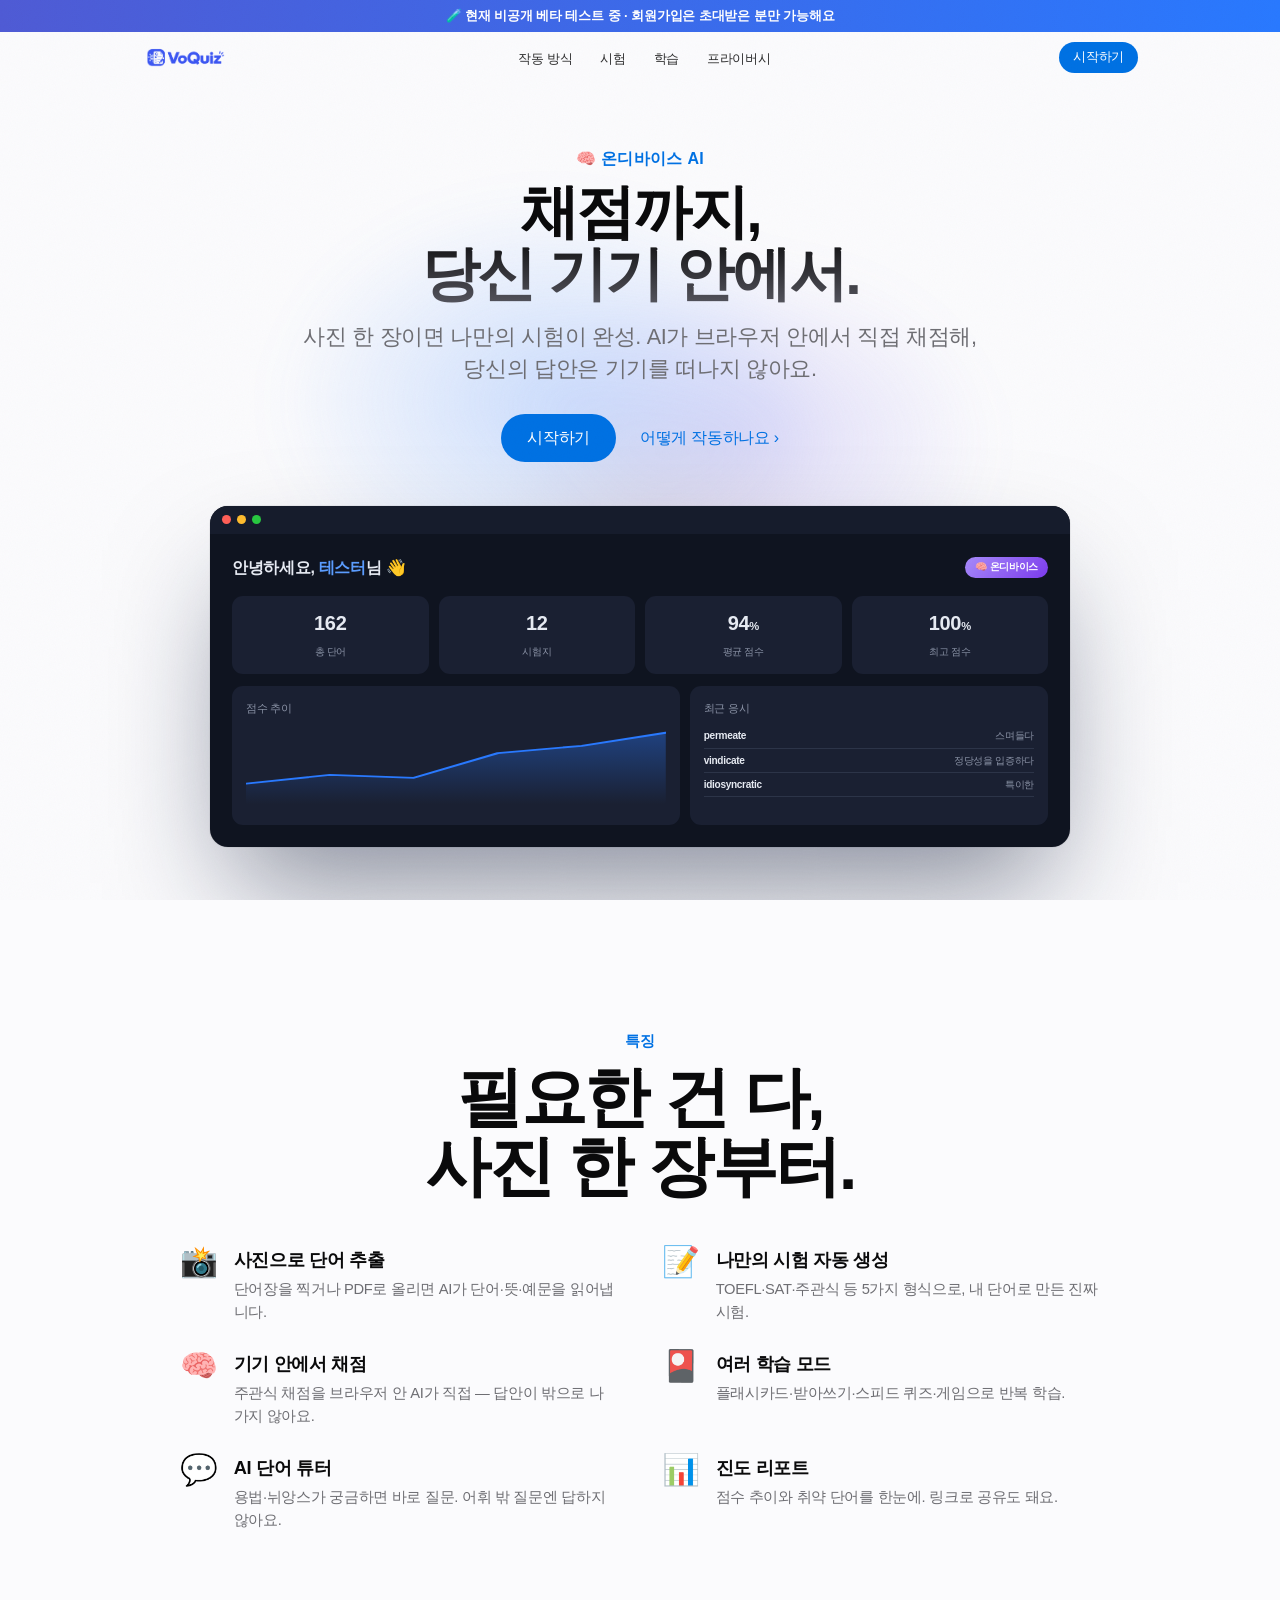
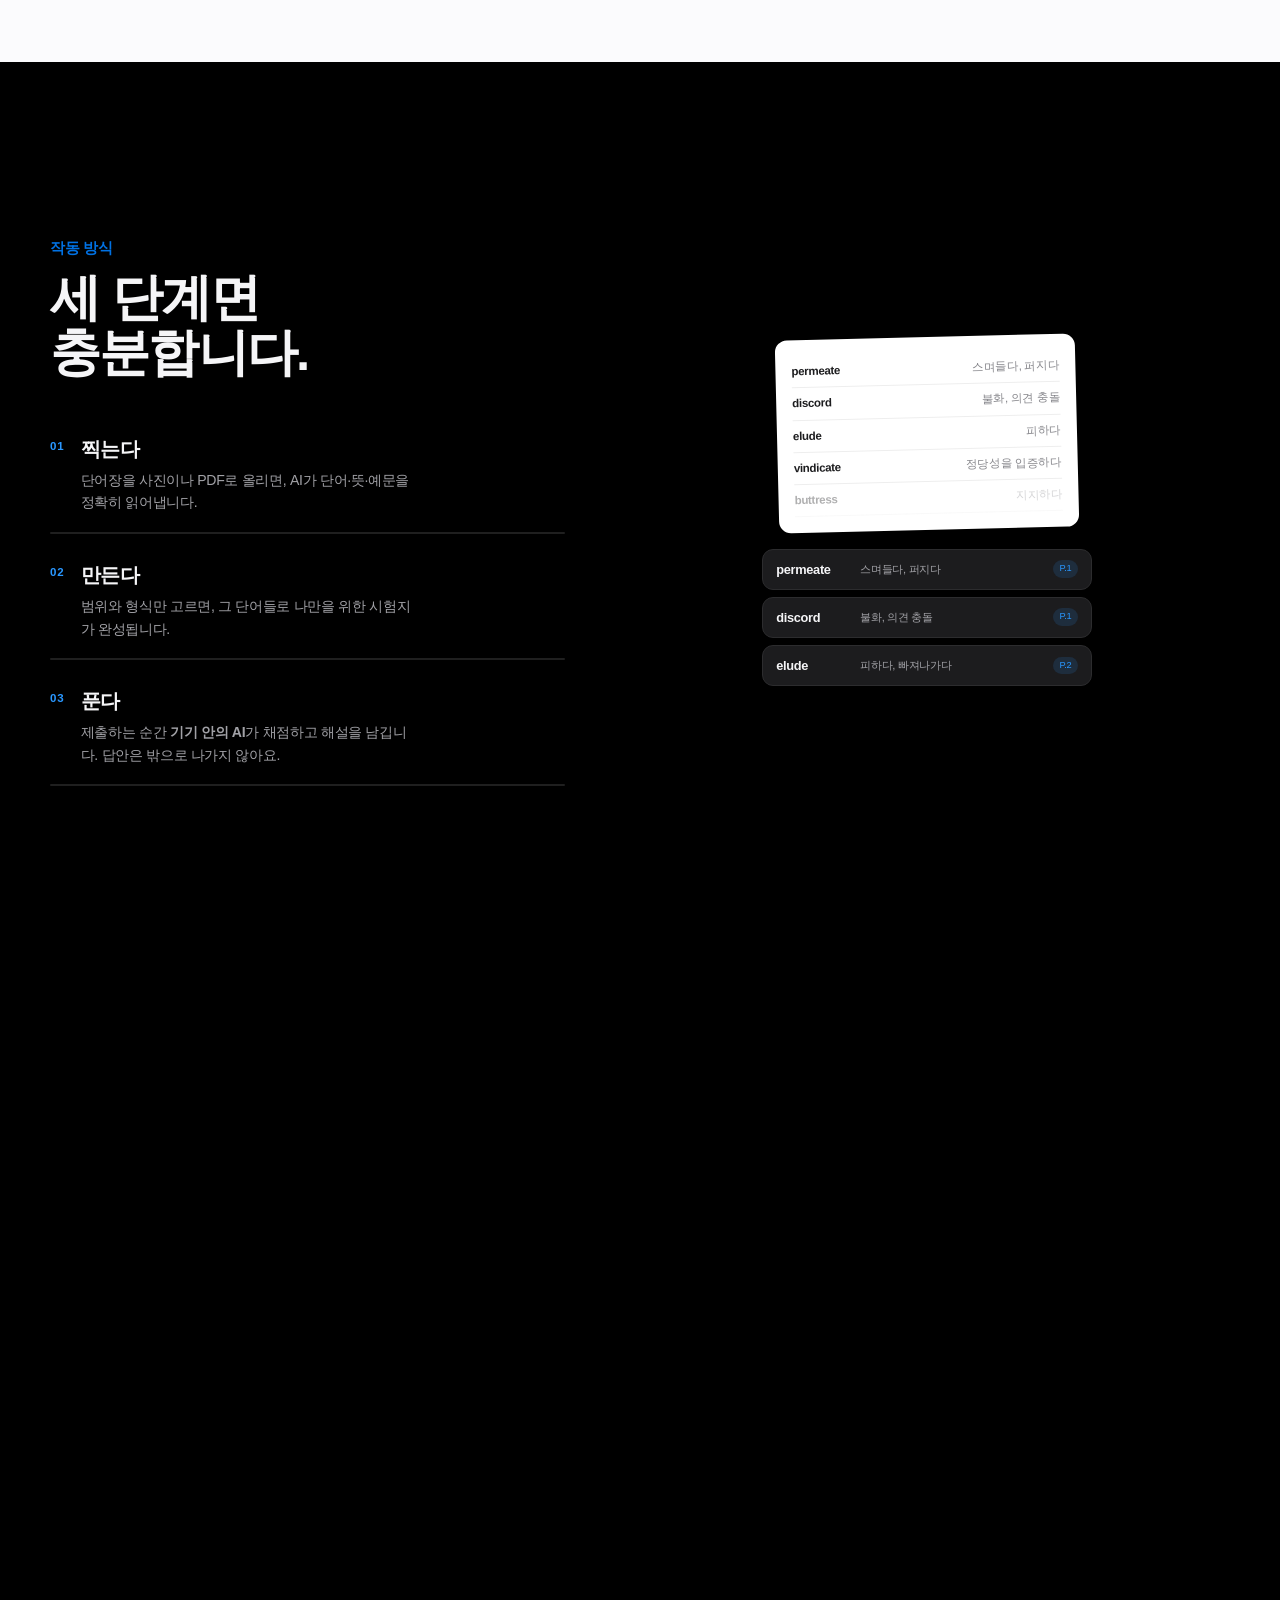
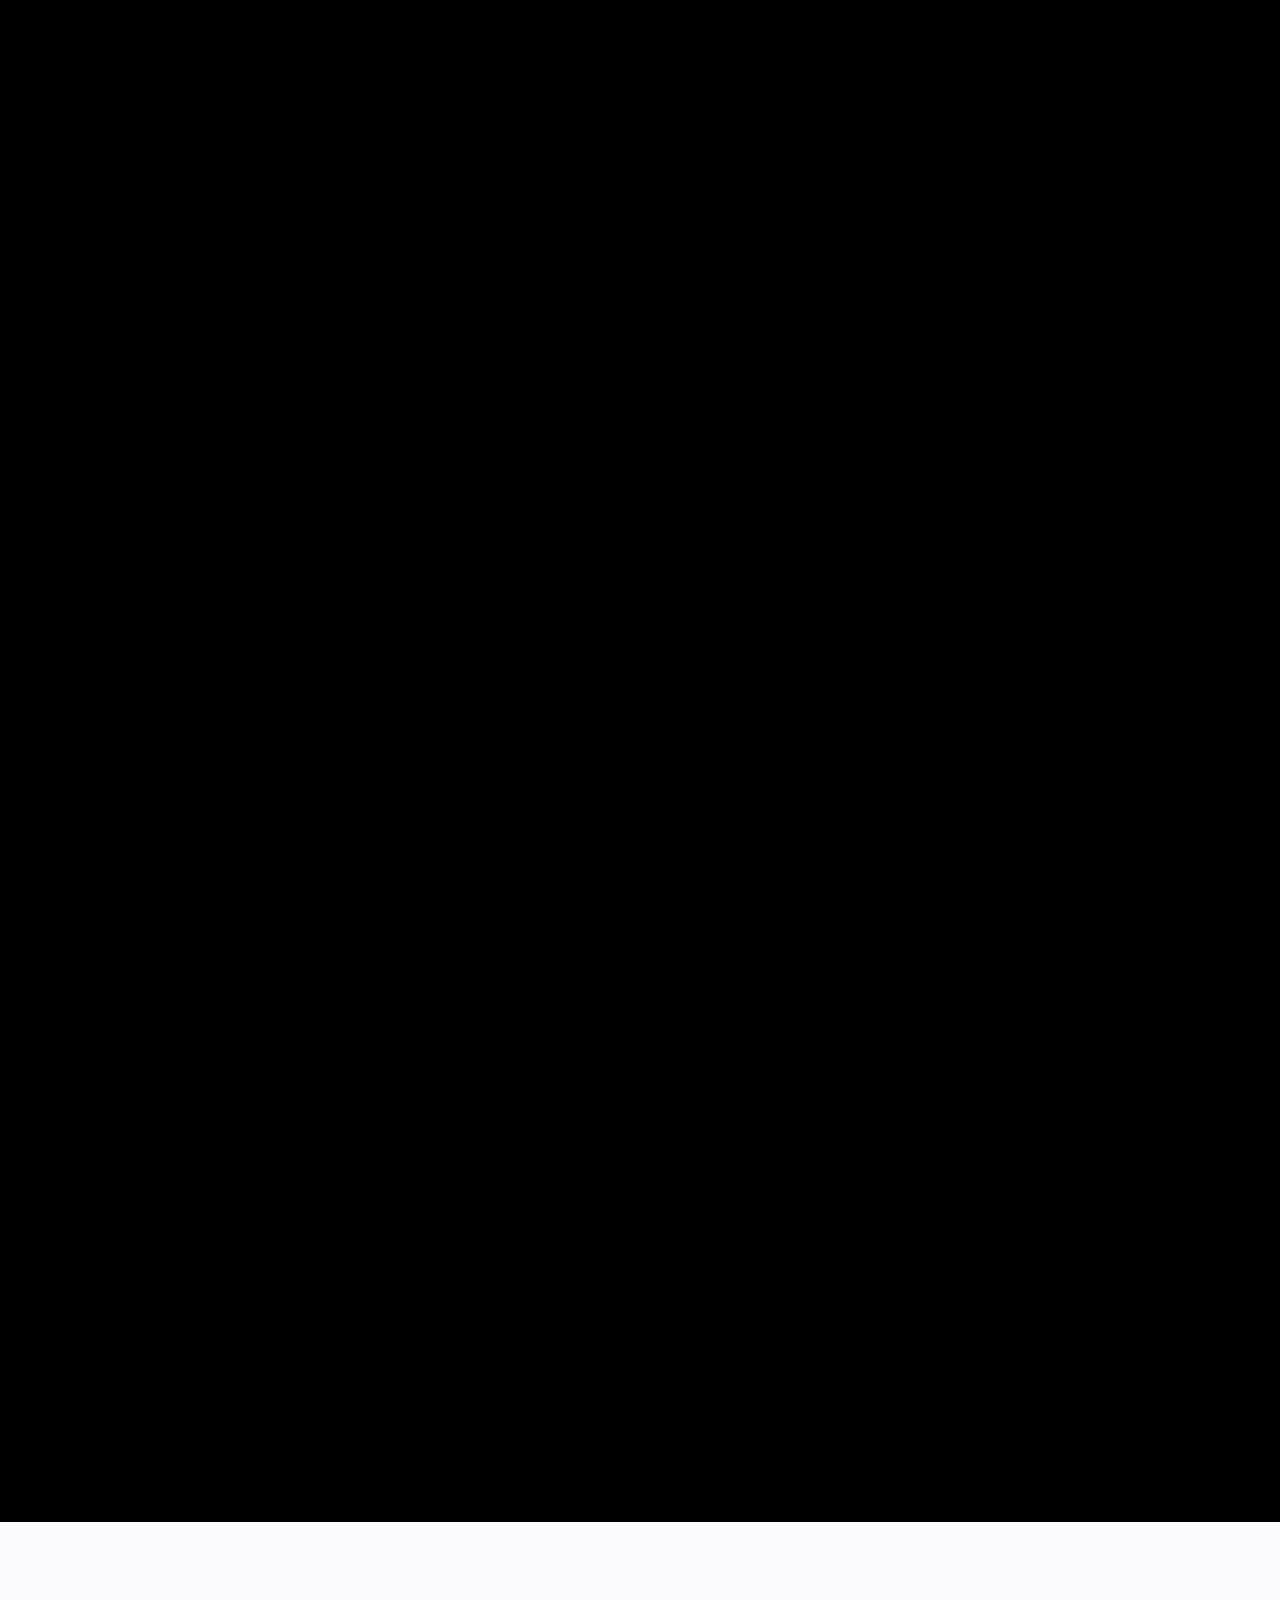
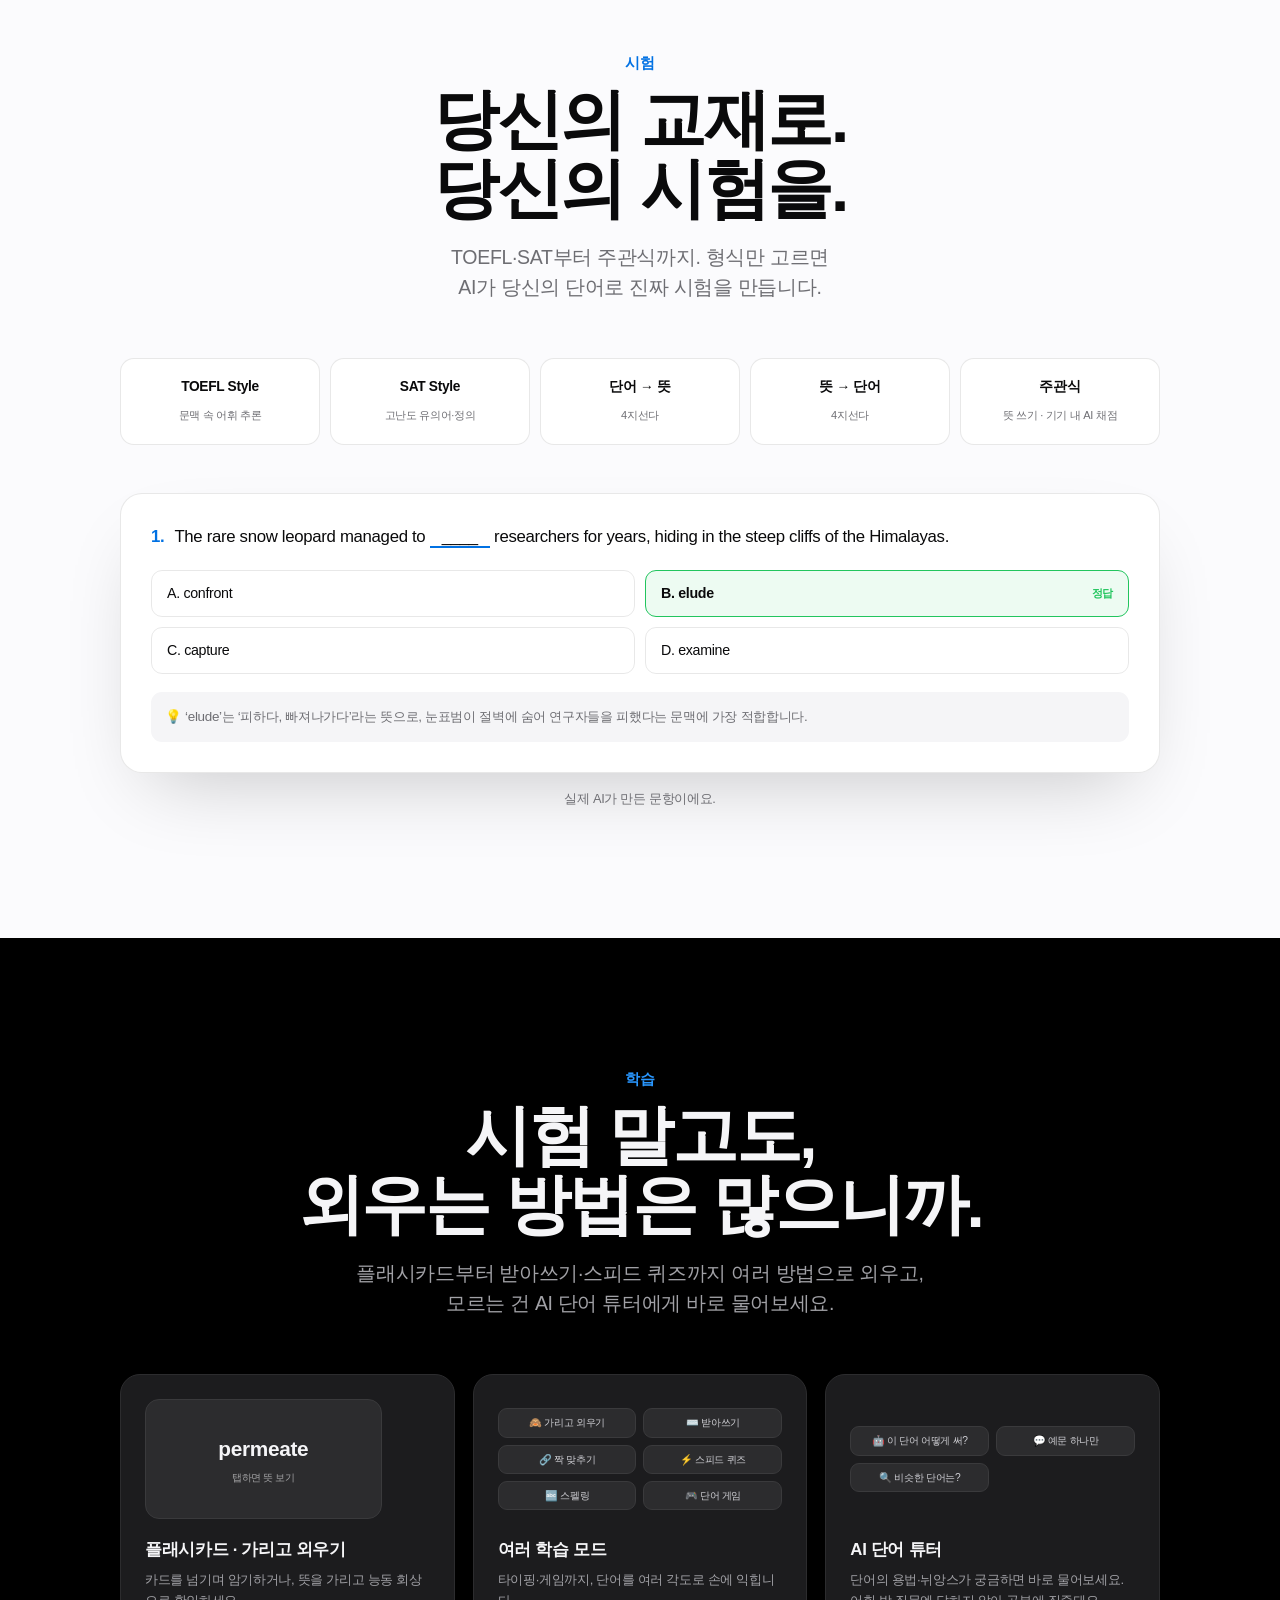
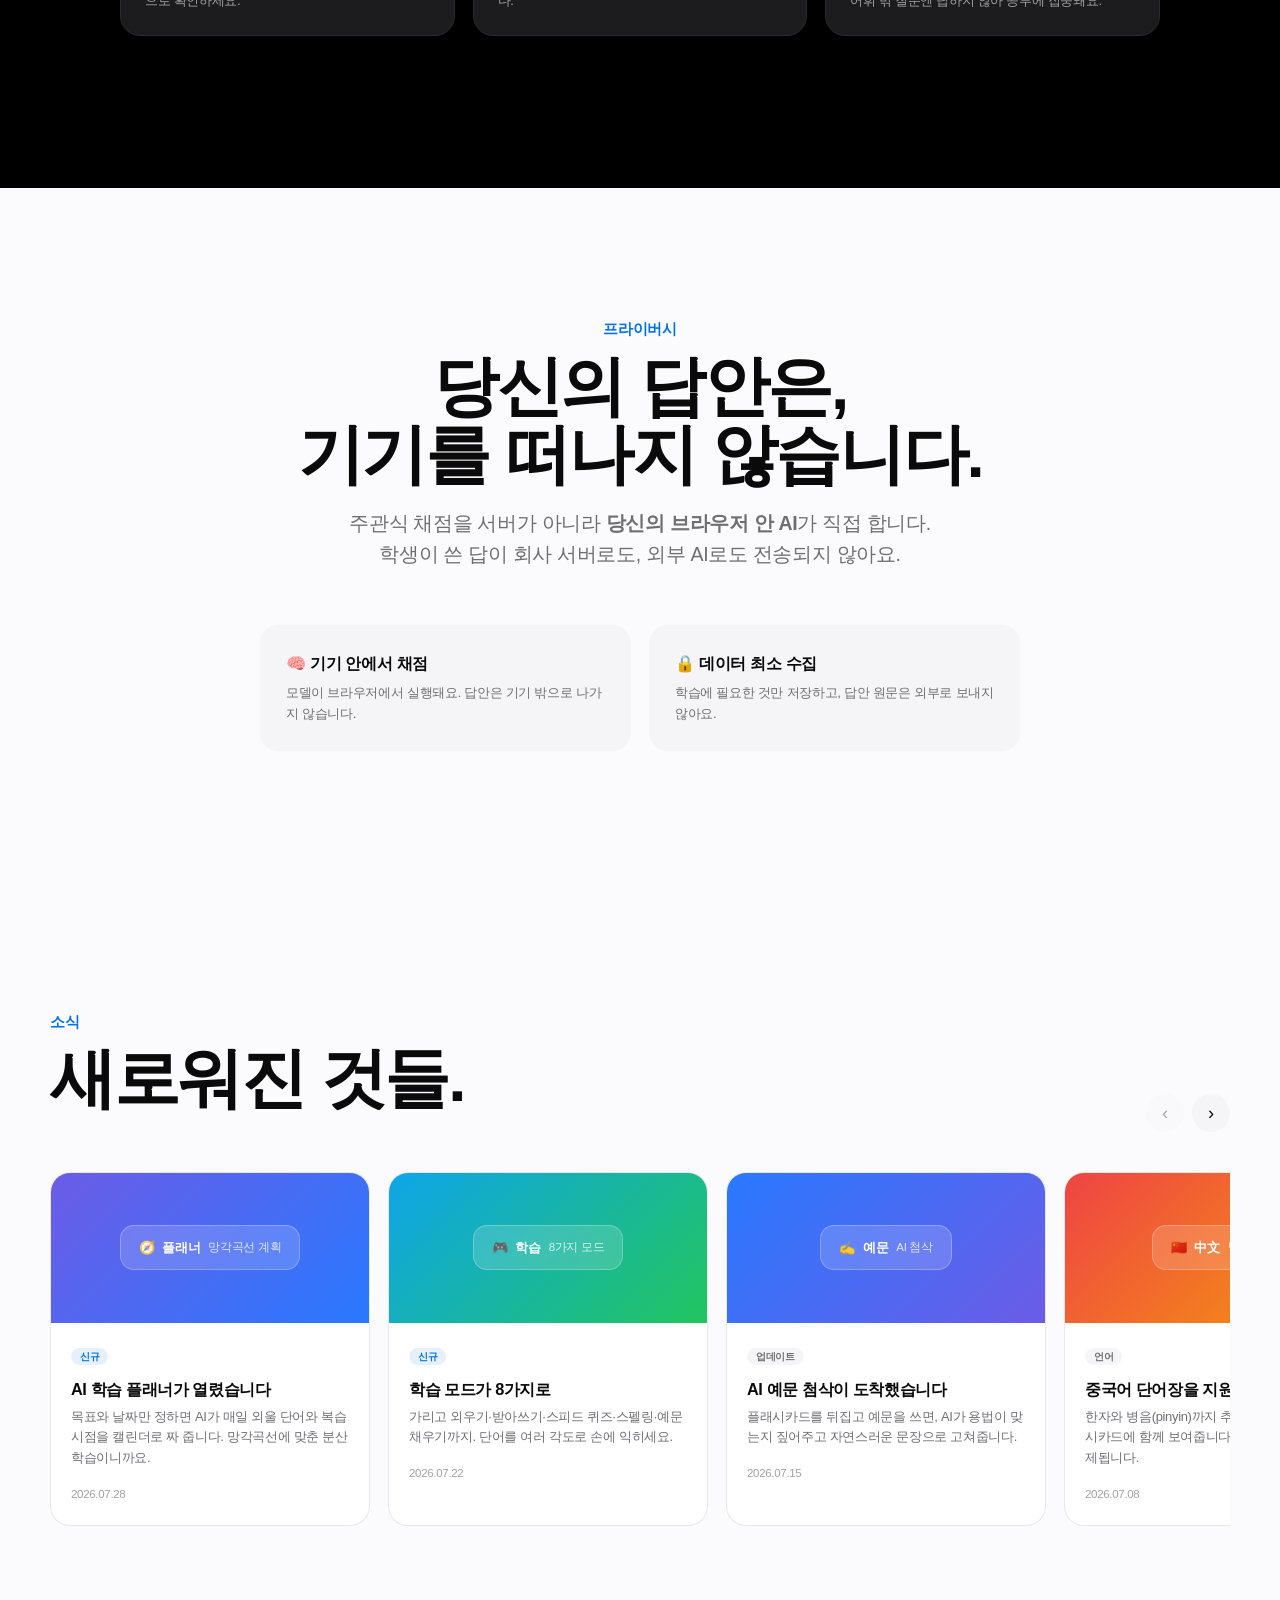
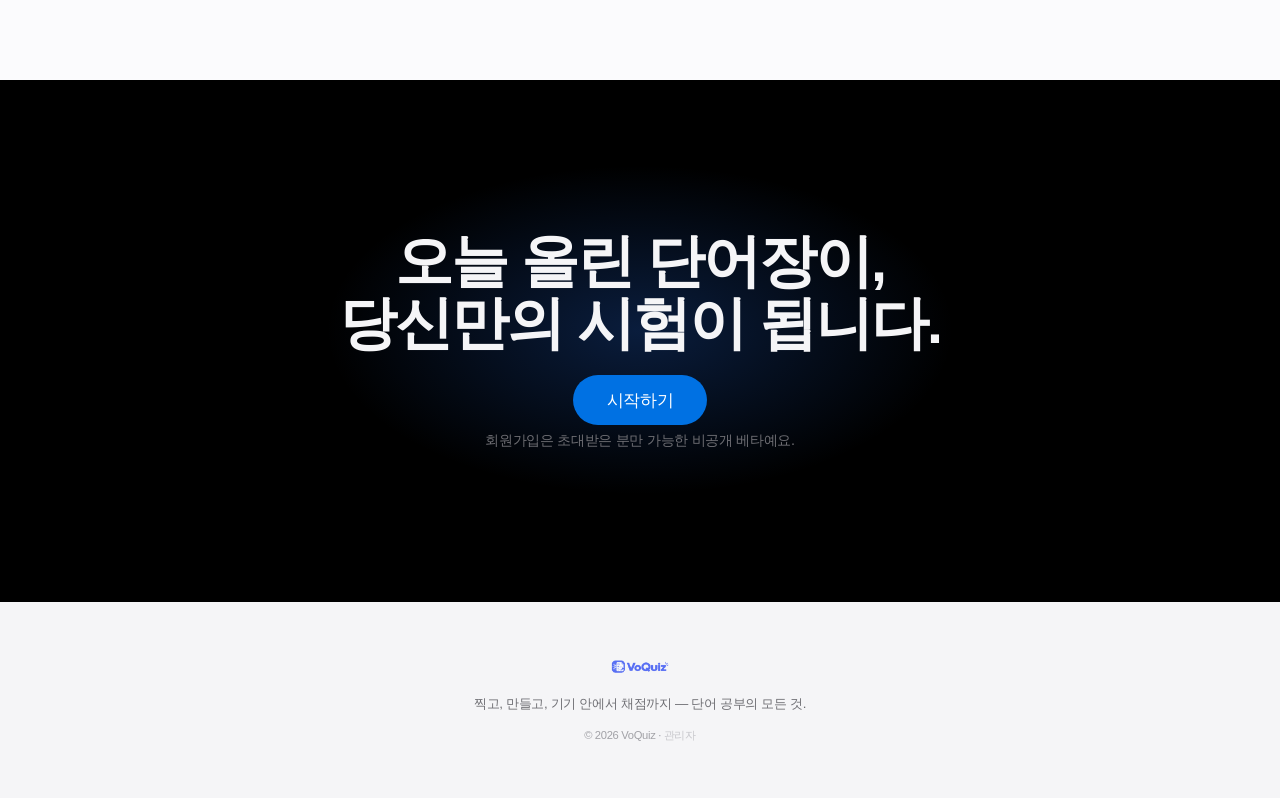
==== commit a3069e4d: "랜딩 개선: 탭제목 VoQuiz, 로고 확대, 내비에 시험 추가, 통계→특징 리스트, 소식 복원, 히어로 첫화면 채움+버튼 간격, 모바일 3단계 스크롤 등장, 카피 정확화(온디바이" ====
--- a/static/index.html
+++ b/static/index.html
@@ -3,10 +3,10 @@
 <head>
 <meta charset="UTF-8">
 <meta name="viewport" content="width=device-width, initial-scale=1">
-<title>VoQuiz — 당신의 단어장이, 당신만의 시험지로</title>
-<meta name="description" content="사진 한 장이면 끝. AI가 단어를 읽어 나만을 위한 시험을 만들고, 기기 안에서 바로 채점합니다. 답안은 기기를 떠나지 않아요.">
+<title>VoQuiz</title>
+<meta name="description" content="사진 한 장이면 끝. AI가 단어를 읽어 나만을 위한 시험을 만들고, 채점은 기기 안에서 — 답안이 밖으로 나가지 않아요.">
 <link rel="icon" href="assets/favicon.png?v=2">
-<link rel="stylesheet" href="style.css?v=9">
+<link rel="stylesheet" href="style.css?v=10">
 </head>
 <body>
 
@@ -22,6 +22,7 @@
         <a href="#top" class="nav-logo"><img src="assets/logo.png?v=2" alt="VoQuiz"></a>
         <ul class="nav-links">
             <li><a href="#how">작동 방식</a></li>
+            <li><a href="#exam">시험</a></li>
             <li><a href="#learn">학습</a></li>
             <li><a href="#privacy">프라이버시</a></li>
         </ul>
@@ -85,13 +86,19 @@
     </div>
 </header>
 
-<!-- ============ 지표 ============ -->
-<section class="strip">
-    <div class="strip-inner">
-        <div class="stat reveal"><b data-count="162">0</b><span>사진 한 장에서 뽑은 단어</span></div>
-        <div class="stat reveal"><b data-count="5">0</b><span>골라 쓰는 시험 형식</span></div>
-        <div class="stat reveal"><b>0</b><span>서버로 나가는 답안</span></div>
-        <div class="stat reveal"><b>∞</b><span>언제든 다시 도전</span></div>
+<!-- ============ 특징 ============ -->
+<section id="features" class="sec">
+    <div class="sec-inner">
+        <p class="kicker reveal">특징</p>
+        <h2 class="sec-title lines"><span><i>필요한 건 다,</i></span><span><i>사진 한 장부터.</i></span></h2>
+        <div class="feat-list">
+            <div class="feat-item reveal"><span class="fi-ico">📸</span><div><h3>사진으로 단어 추출</h3><p>단어장을 찍거나 PDF로 올리면 AI가 단어·뜻·예문을 읽어냅니다.</p></div></div>
+            <div class="feat-item reveal"><span class="fi-ico">📝</span><div><h3>나만의 시험 자동 생성</h3><p>TOEFL·SAT·주관식 등 5가지 형식으로, 내 단어로 만든 진짜 시험.</p></div></div>
+            <div class="feat-item reveal"><span class="fi-ico">🧠</span><div><h3>기기 안에서 채점</h3><p>주관식 채점을 브라우저 안 AI가 직접 — 답안이 밖으로 나가지 않아요.</p></div></div>
+            <div class="feat-item reveal"><span class="fi-ico">🎴</span><div><h3>여러 학습 모드</h3><p>플래시카드·받아쓰기·스피드 퀴즈·게임으로 반복 학습.</p></div></div>
+            <div class="feat-item reveal"><span class="fi-ico">💬</span><div><h3>AI 단어 튜터</h3><p>용법·뉘앙스가 궁금하면 바로 질문. 어휘 밖 질문엔 답하지 않아요.</p></div></div>
+            <div class="feat-item reveal"><span class="fi-ico">📊</span><div><h3>진도 리포트</h3><p>점수 추이와 취약 단어를 한눈에. 링크로 공유도 돼요.</p></div></div>
+        </div>
     </div>
 </section>
 
@@ -261,6 +268,96 @@
     </div>
 </section>
 
+<!-- ============ 소식 ============ -->
+<section id="news" class="sec">
+    <div class="sec-inner wide">
+        <div class="news-head">
+            <div>
+                <p class="kicker reveal">소식</p>
+                <h2 class="sec-title left lines"><span><i>새로워진 것들.</i></span></h2>
+            </div>
+            <div class="news-nav reveal">
+                <button class="nb" id="news-prev" aria-label="이전">‹</button>
+                <button class="nb" id="news-next" aria-label="다음">›</button>
+            </div>
+        </div>
+
+        <div class="news-rail" id="news-rail">
+            <article class="news-card reveal">
+                <div class="nc-visual v6">
+                    <div class="nc-mini">🧭 <b>플래너</b><span>망각곡선 계획</span></div>
+                </div>
+                <div class="nc-body">
+                    <span class="nc-tag new">신규</span>
+                    <h3>AI 학습 플래너가 열렸습니다</h3>
+                    <p>목표와 날짜만 정하면 AI가 매일 외울 단어와 복습 시점을 캘린더로 짜 줍니다. 망각곡선에 맞춘 분산 학습이니까요.</p>
+                    <time>2026.07.28</time>
+                </div>
+            </article>
+
+            <article class="news-card reveal">
+                <div class="nc-visual v7">
+                    <div class="nc-mini">🎮 <b>학습</b><span>8가지 모드</span></div>
+                </div>
+                <div class="nc-body">
+                    <span class="nc-tag new">신규</span>
+                    <h3>학습 모드가 8가지로</h3>
+                    <p>가리고 외우기·받아쓰기·스피드 퀴즈·스펠링·예문 채우기까지. 단어를 여러 각도로 손에 익히세요.</p>
+                    <time>2026.07.22</time>
+                </div>
+            </article>
+
+            <article class="news-card reveal">
+                <div class="nc-visual v1">
+                    <div class="nc-mini">✍️ <b>예문</b><span>AI 첨삭</span></div>
+                </div>
+                <div class="nc-body">
+                    <span class="nc-tag">업데이트</span>
+                    <h3>AI 예문 첨삭이 도착했습니다</h3>
+                    <p>플래시카드를 뒤집고 예문을 쓰면, AI가 용법이 맞는지 짚어주고 자연스러운 문장으로 고쳐줍니다.</p>
+                    <time>2026.07.15</time>
+                </div>
+            </article>
+
+            <article class="news-card reveal">
+                <div class="nc-visual v3">
+                    <div class="nc-mini">🇨🇳 <b>中文</b><span>병음 지원</span></div>
+                </div>
+                <div class="nc-body">
+                    <span class="nc-tag">언어</span>
+                    <h3>중국어 단어장을 지원합니다</h3>
+                    <p>한자와 병음(pinyin)까지 추출해 단어 목록과 플래시카드에 함께 보여줍니다. 문제도 언어에 맞춰 출제됩니다.</p>
+                    <time>2026.07.08</time>
+                </div>
+            </article>
+
+            <article class="news-card reveal">
+                <div class="nc-visual v4">
+                    <div class="nc-mini">👪 <b>리포트</b><span>링크 공유</span></div>
+                </div>
+                <div class="nc-body">
+                    <span class="nc-tag">업데이트</span>
+                    <h3>학부모 리포트 공유 링크</h3>
+                    <p>읽기전용 링크 하나로 진도·점수 추이·취약 단어를 공유하세요. 로그인 없이 열립니다.</p>
+                    <time>2026.07.02</time>
+                </div>
+            </article>
+
+            <article class="news-card reveal">
+                <div class="nc-visual v5">
+                    <div class="nc-mini">🎴 <b>학습</b><span>카드 · 게임</span></div>
+                </div>
+                <div class="nc-body">
+                    <span class="nc-tag">신규</span>
+                    <h3>플래시카드와 단어 맞추기 게임</h3>
+                    <p>시험 말고도 외울 방법이 필요하니까요. 뒤집고, 짝 맞추고, 잊을 때쯤 다시 만납니다.</p>
+                    <time>2026.06.24</time>
+                </div>
+            </article>
+        </div>
+    </div>
+</section>
+
 <!-- ============ CTA ============ -->
 <section class="final">
     <div class="final-inner">
--- a/static/style.css
+++ b/static/style.css
@@ -658,3 +658,25 @@
 .beta-bar b{font-weight:800;white-space:nowrap}
 .final-note{margin-top:16px;font-size:.9rem;color:var(--ink-2,#6e6e73);font-weight:500}
 @media (max-width:600px){ .beta-bar{font-size:12px;padding:8px 12px} }
+
+/* ===== 요청 반영 (로고·간격·첫화면·특징·모바일 씬) ===== */
+.nav-logo img{height:36px}                 /* 메인 로고 크게 */
+.hero-sticky{min-height:100vh}             /* 첫 화면을 히어로로 채워 아래 검은 섹션이 안 보이게 */
+.hero-device{margin-top:44px}              /* '시작하기' 버튼과 예시 화면 사이 간격 */
+
+/* 특징 리스트 (통계 대체) */
+.feat-list{display:grid;grid-template-columns:repeat(2,1fr);gap:26px 44px;max-width:920px;margin:44px auto 0;text-align:left}
+.feat-item{display:flex;gap:16px;align-items:flex-start}
+.fi-ico{font-size:1.9rem;line-height:1;flex-shrink:0}
+.feat-item h3{font-size:1.14rem;font-weight:700;margin-bottom:5px;letter-spacing:-.02em}
+.feat-item p{font-size:.92rem;color:var(--ink-2);line-height:1.55}
+@media (max-width:720px){ .feat-list{grid-template-columns:1fr;gap:22px} }
+
+/* 모바일: '작동 방식' 3개 장면이 스크롤 시 하나씩 등장 */
+@media (max-width:960px){
+    .scene{opacity:0;transform:translateY(24px);transition:opacity .6s var(--ease),transform .6s var(--ease)}
+    .scene.in{opacity:1;transform:none}
+}
+@media (max-width:960px) and (prefers-reduced-motion:reduce){
+    .scene{opacity:1;transform:none}
+}
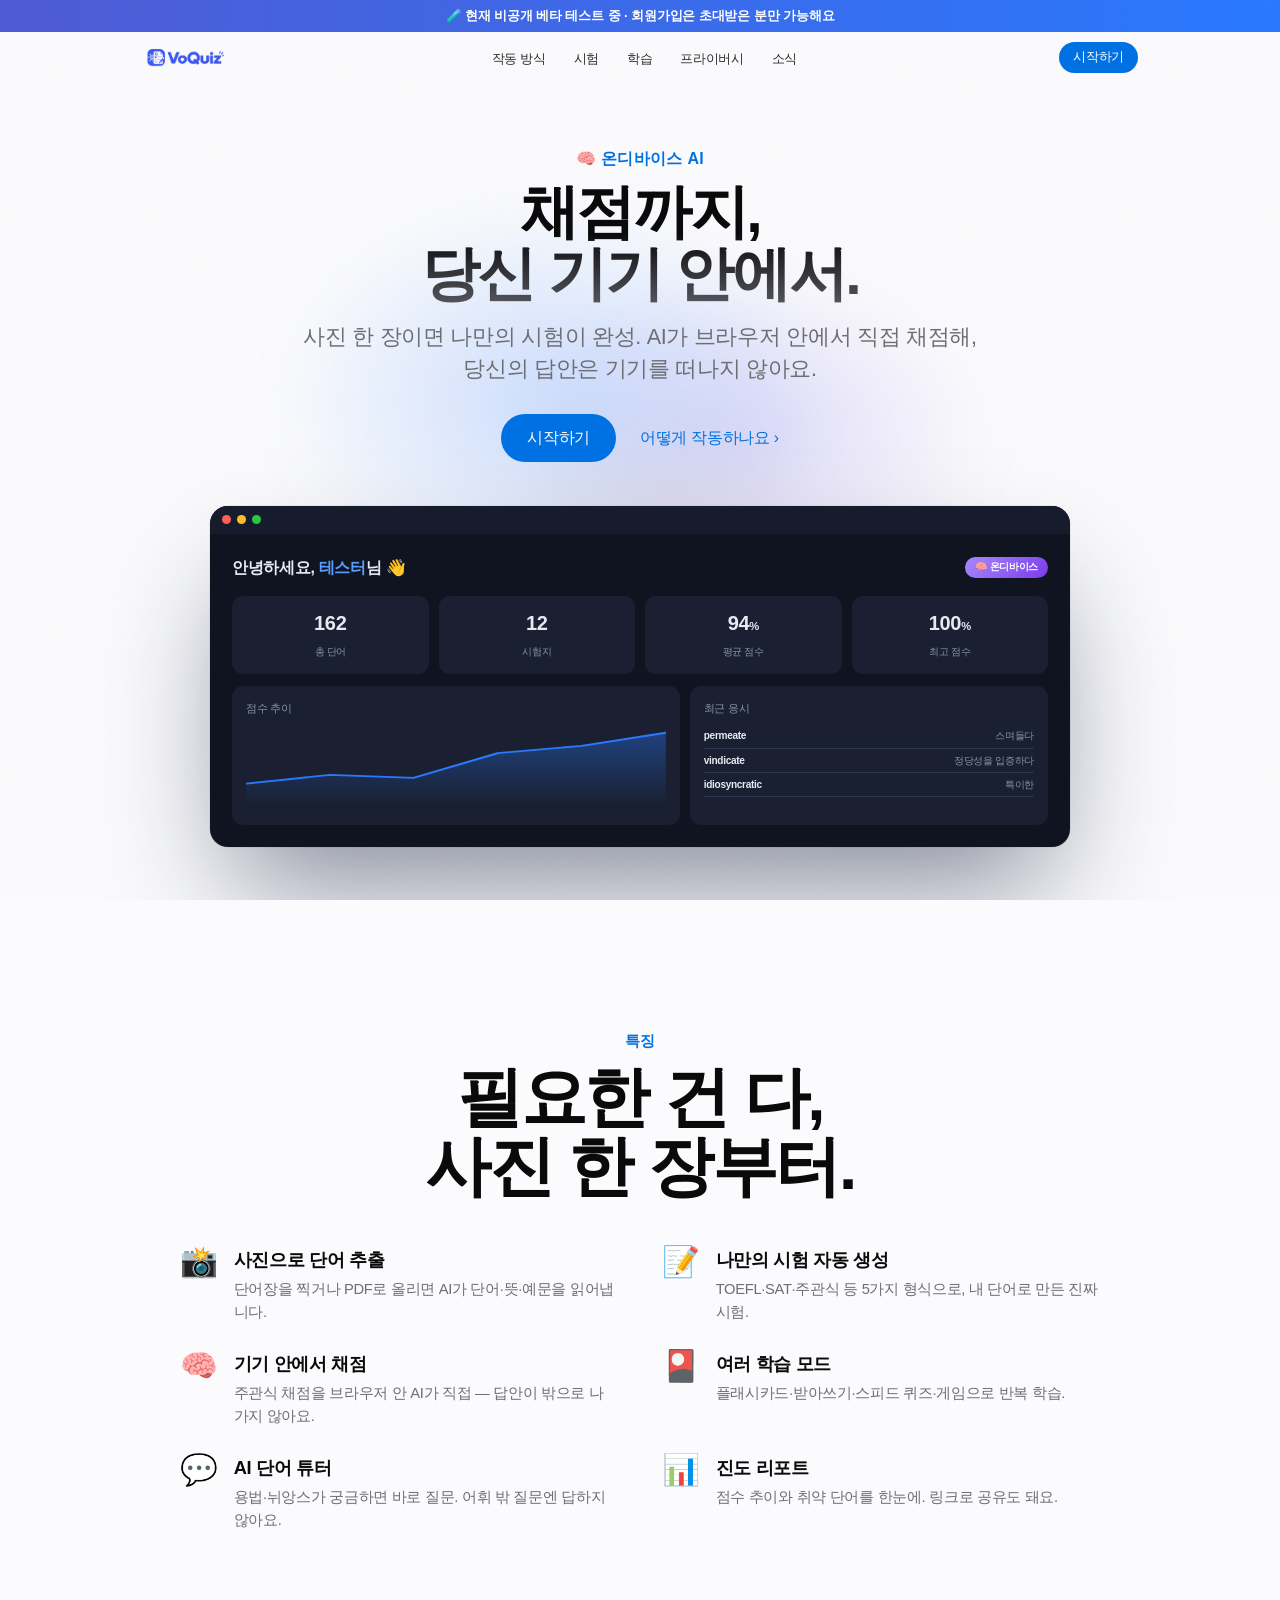
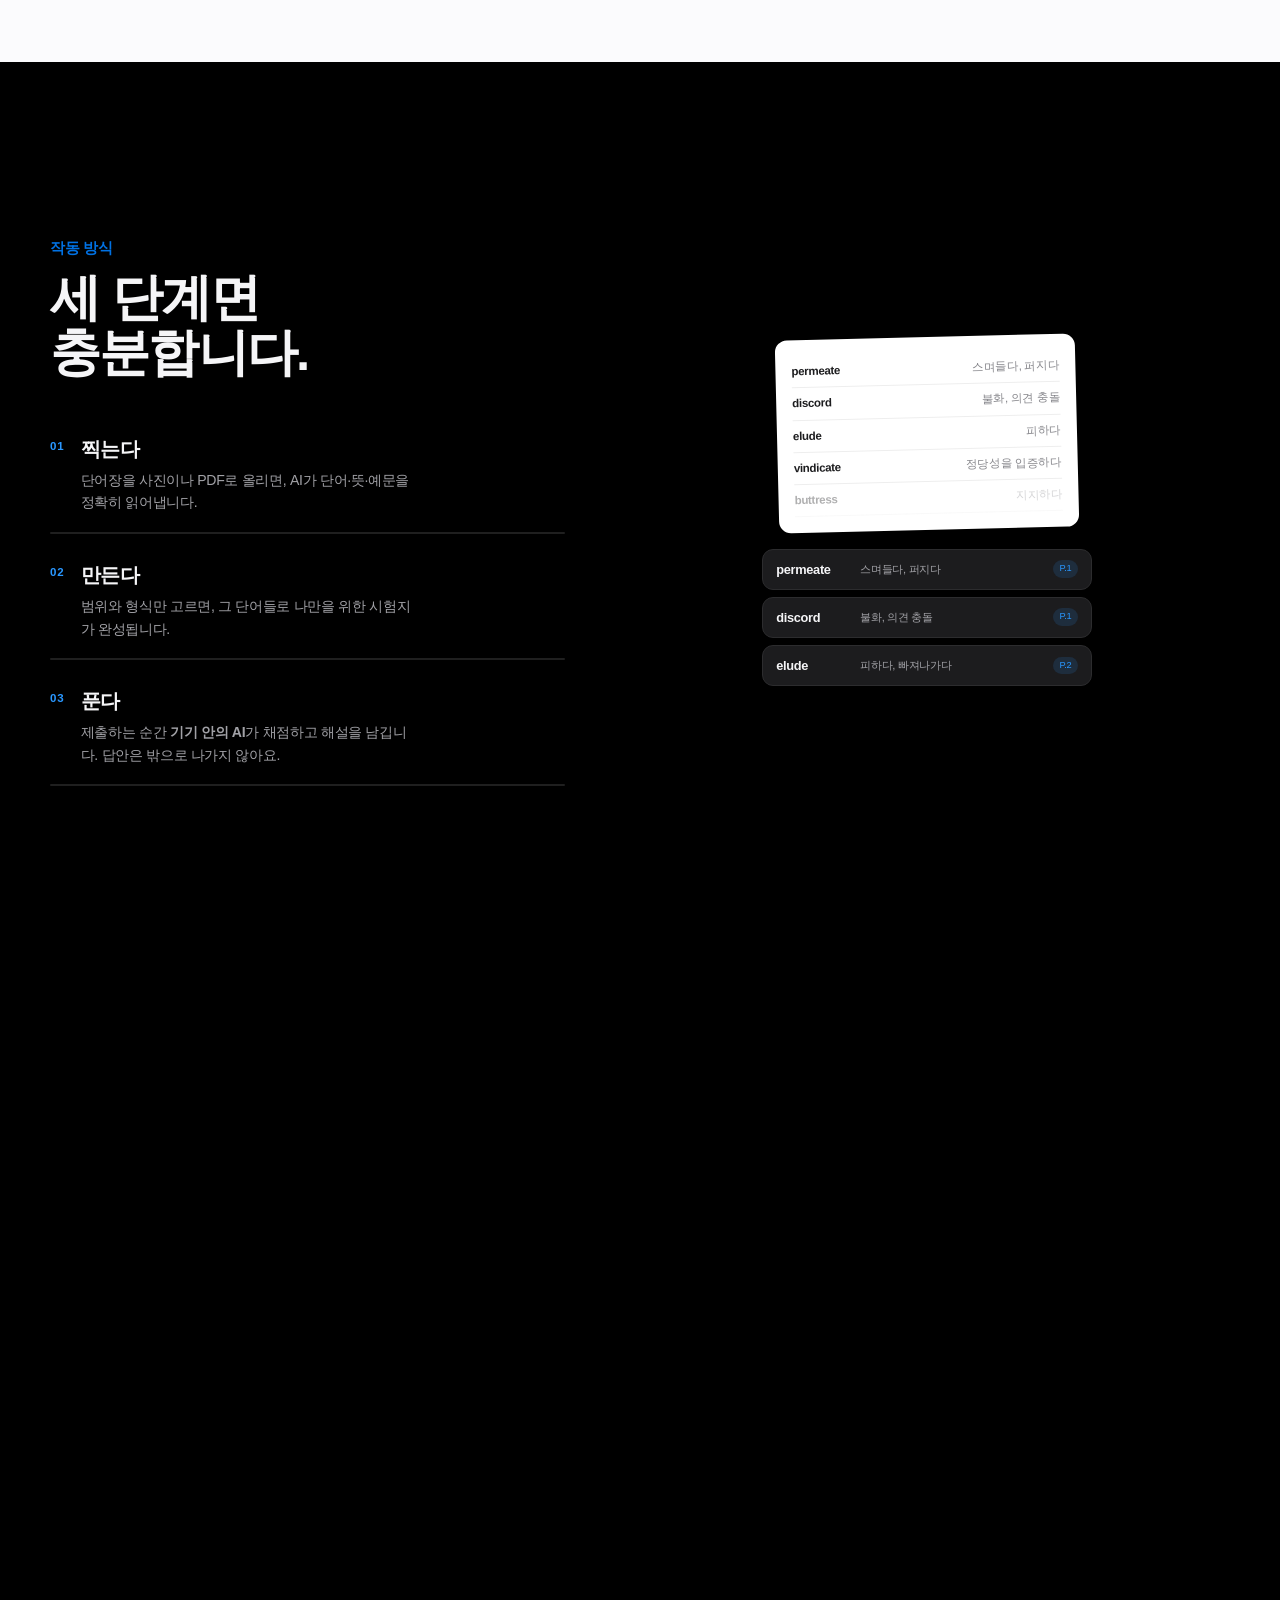
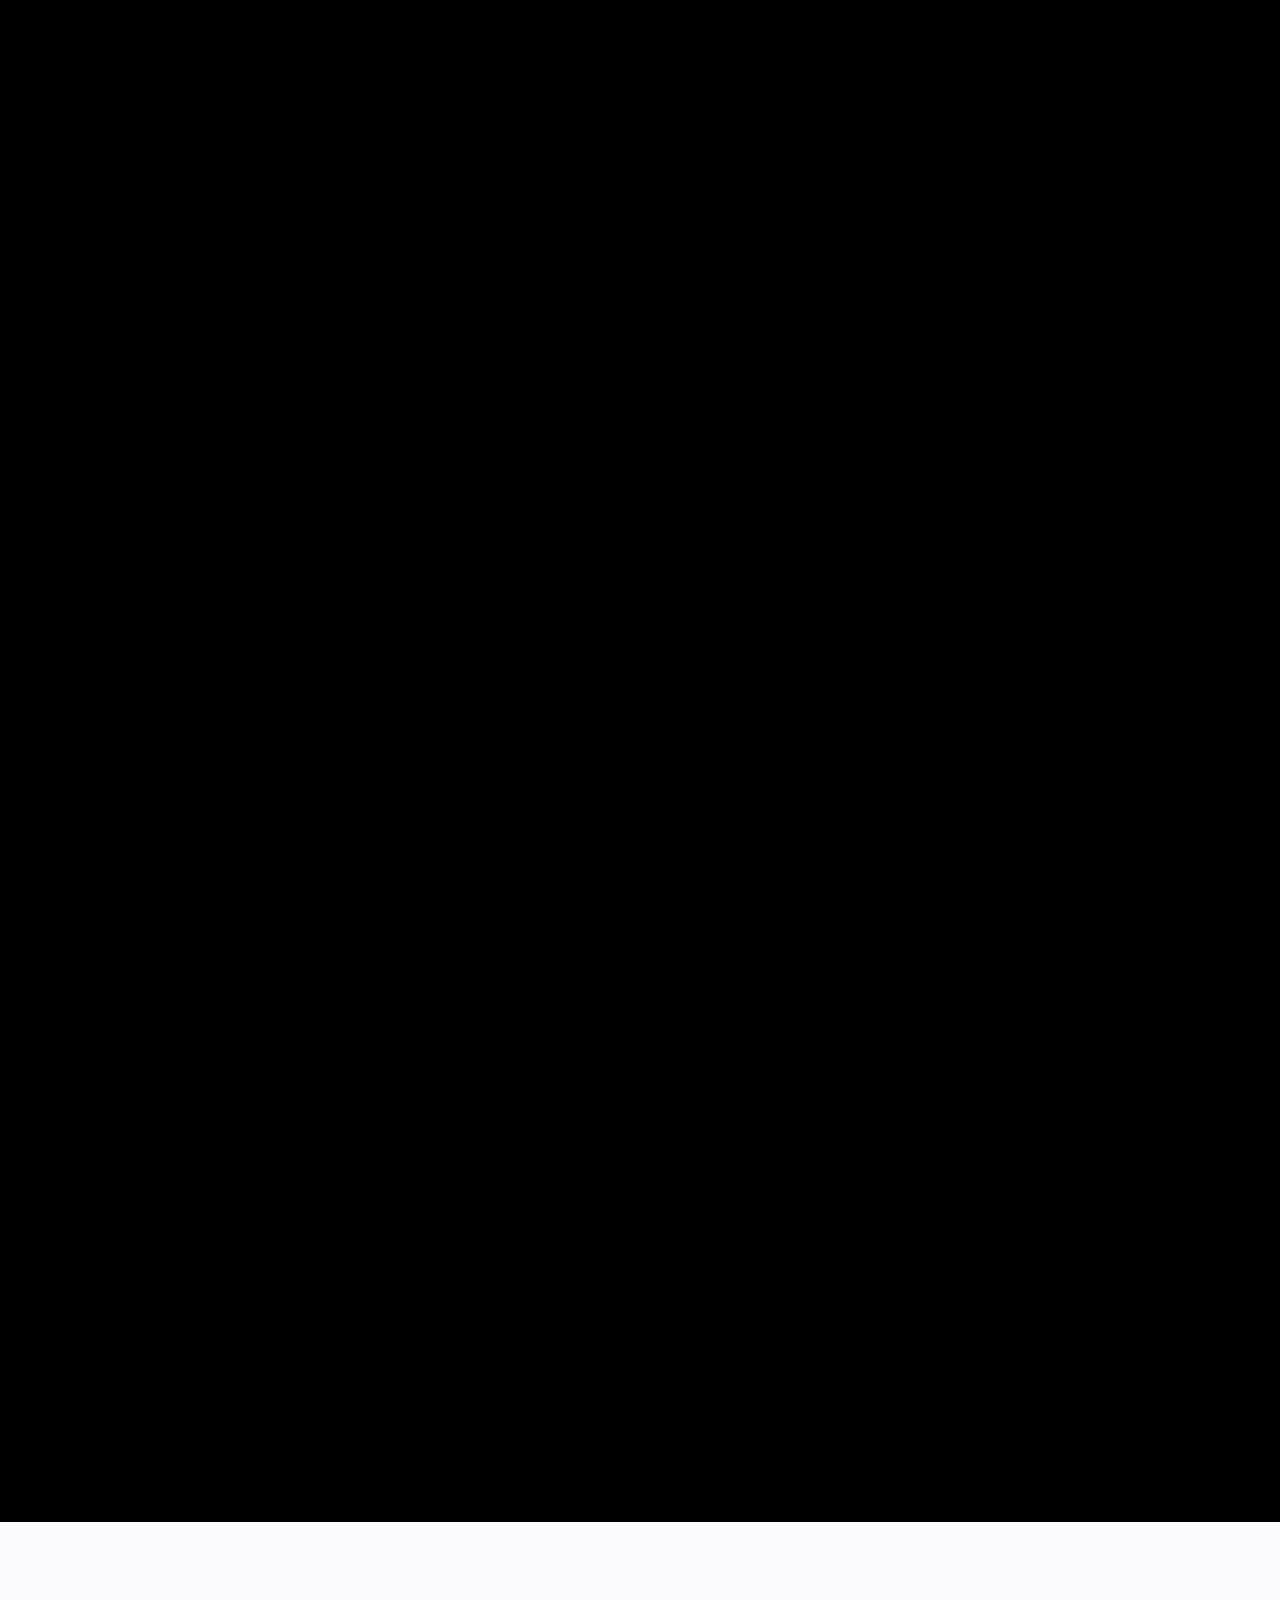
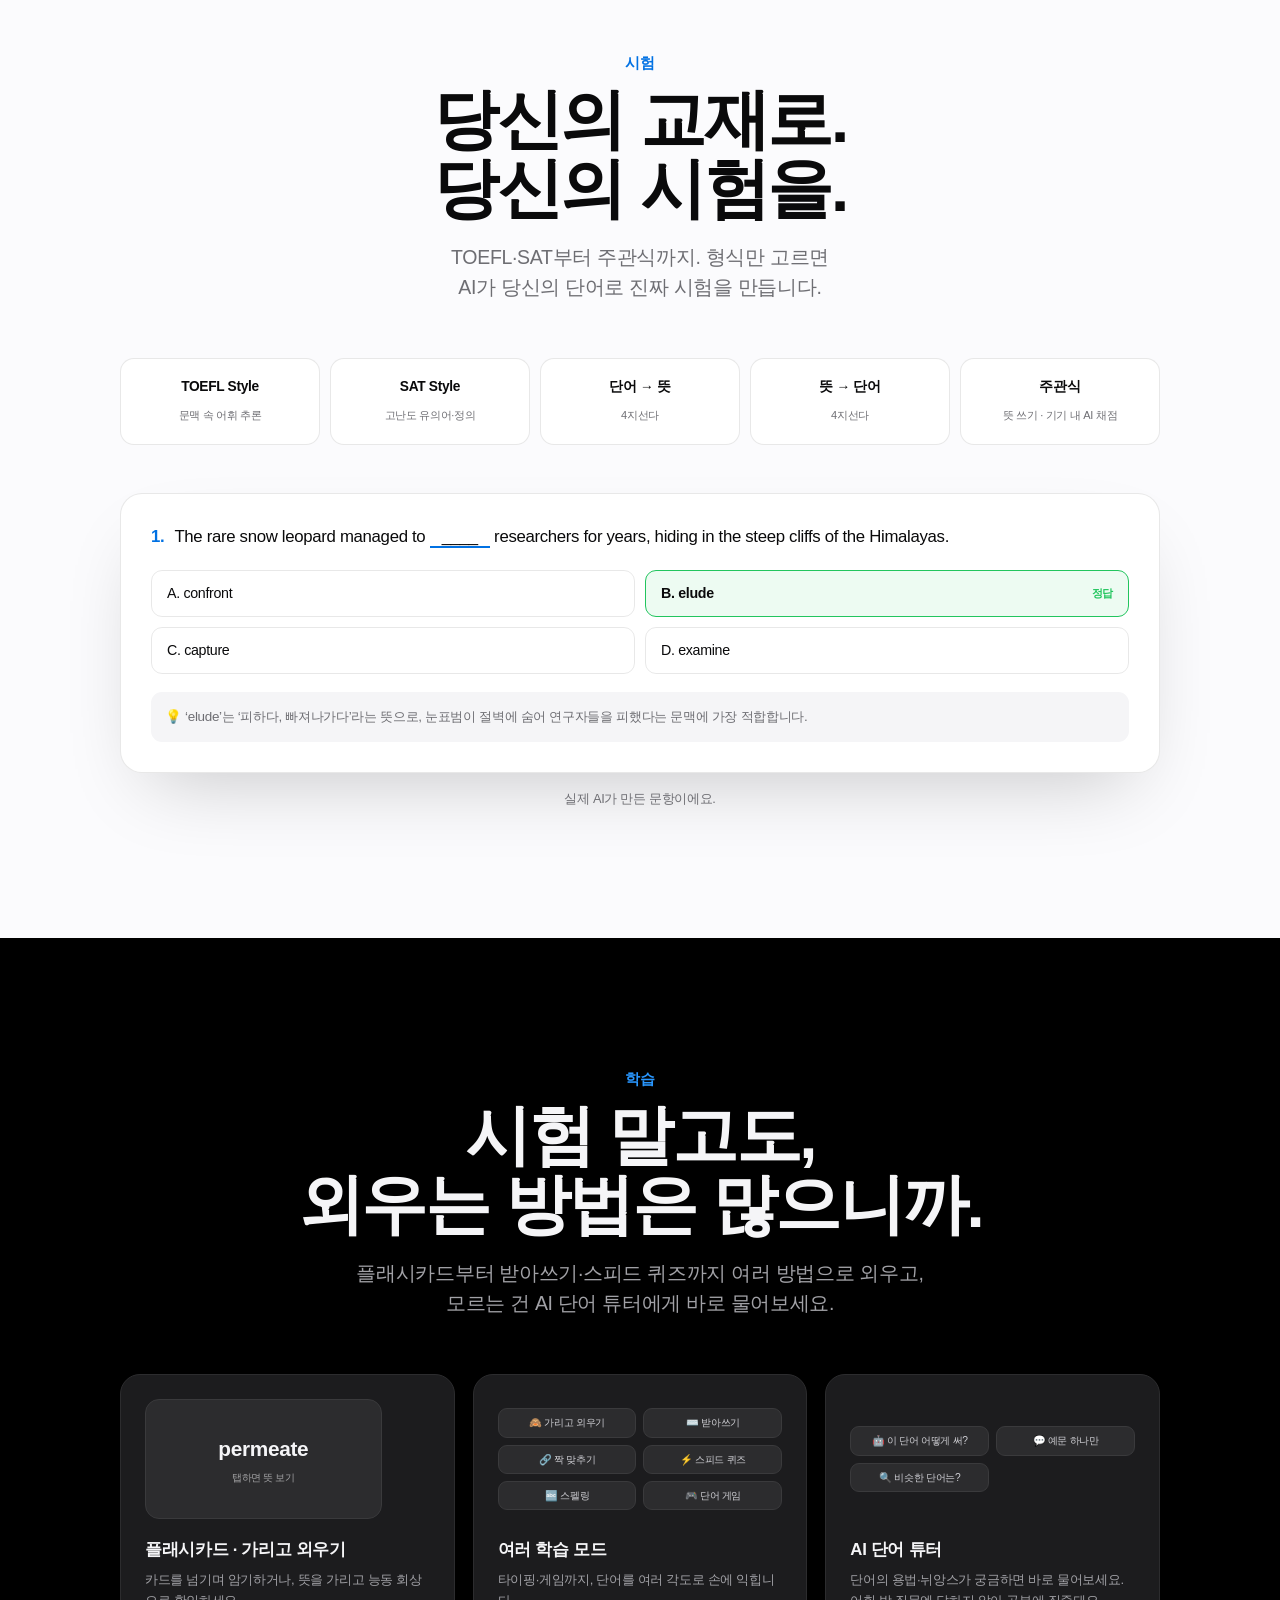
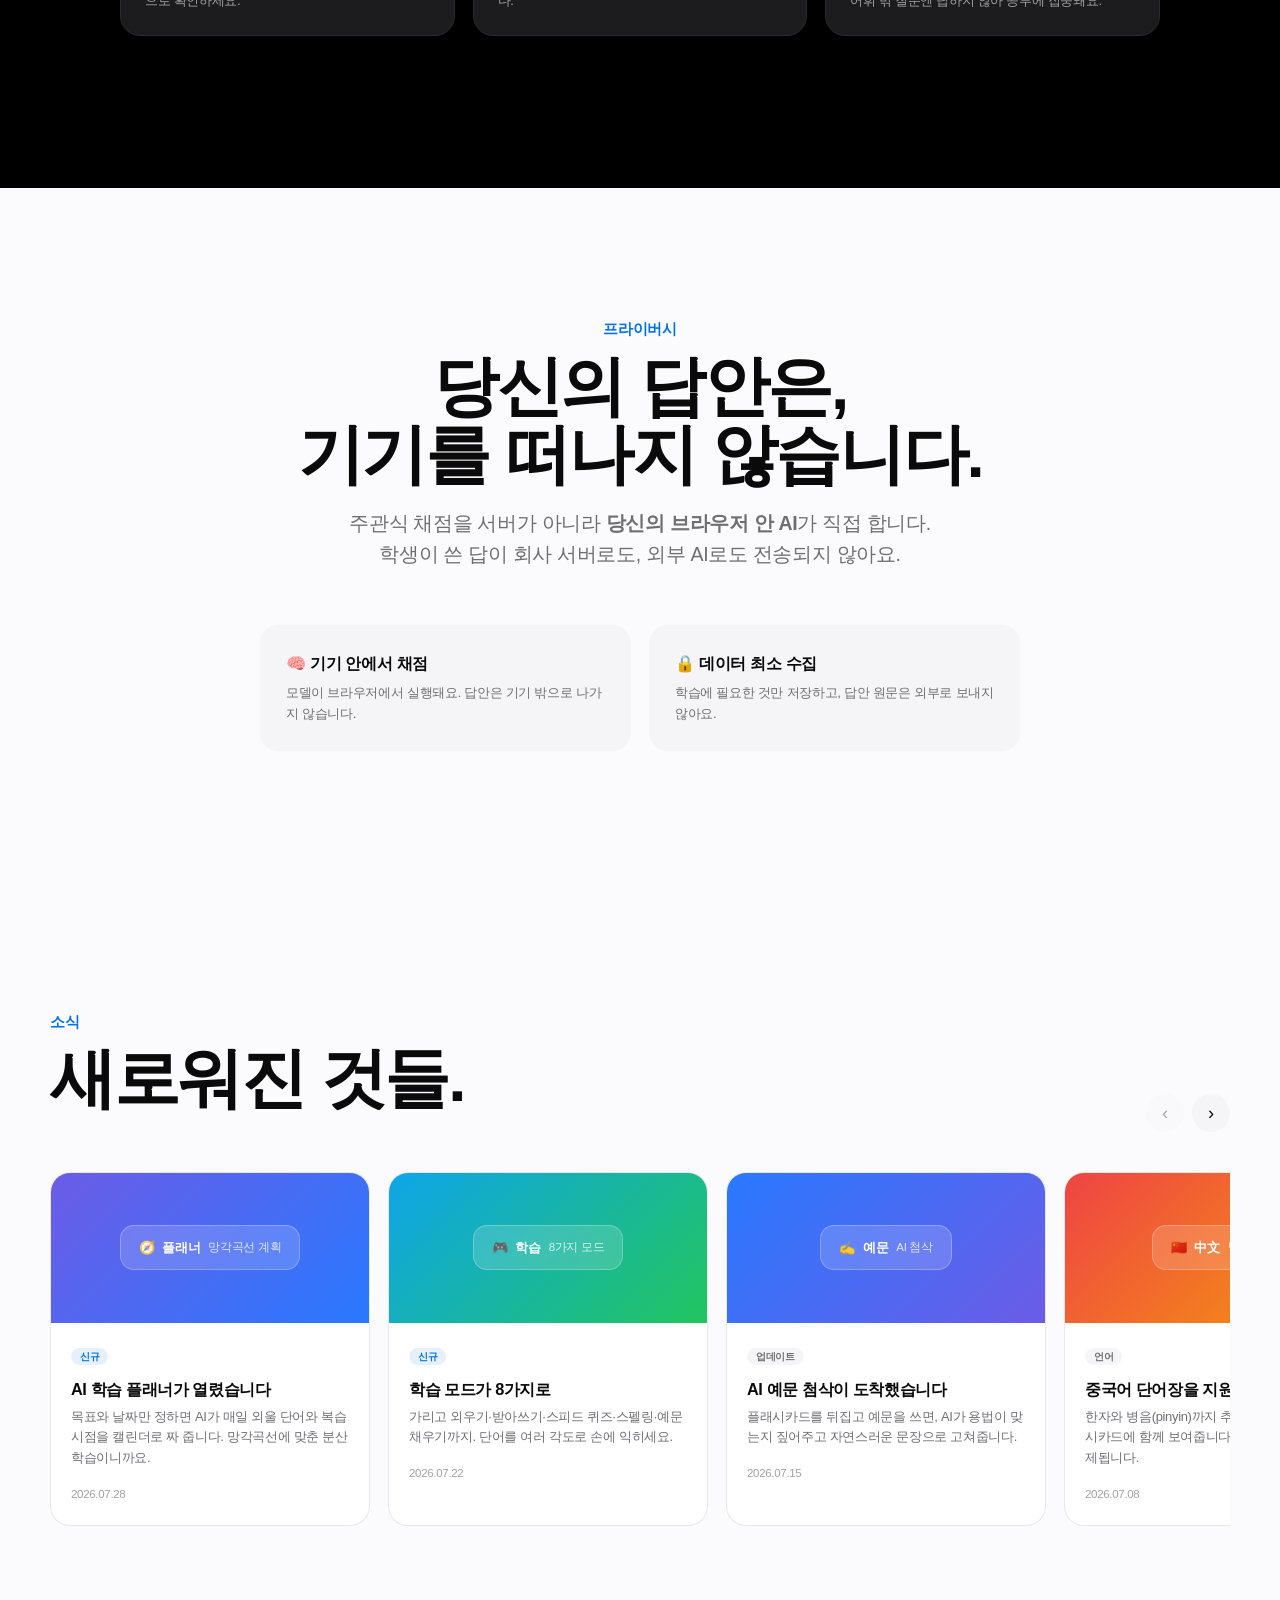
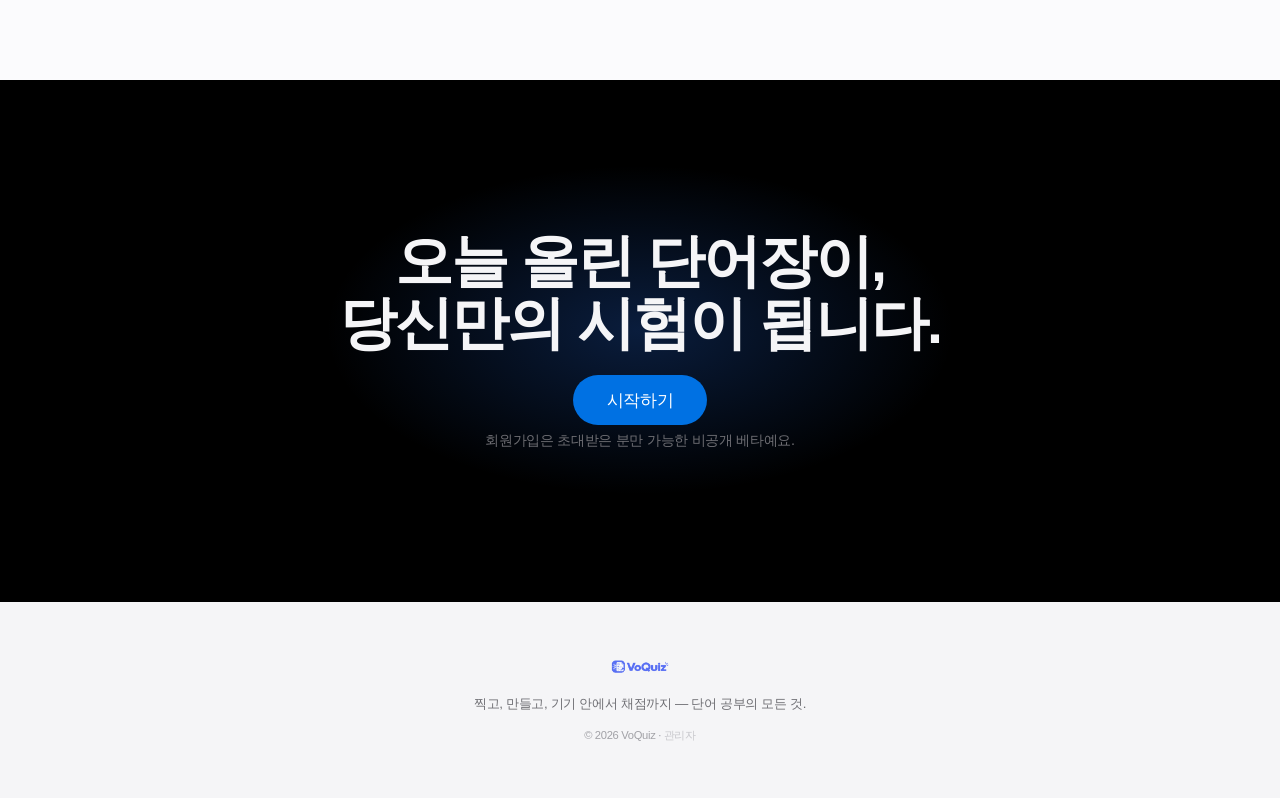
==== commit 56ac37f2: "랜딩: 소식 nav 추가(#6) + 특징/CTA 문구 편집 대상 확장(#5)" ====
--- a/static/index.html
+++ b/static/index.html
@@ -6,7 +6,7 @@
 <title>VoQuiz</title>
 <meta name="description" content="사진 한 장이면 끝. AI가 단어를 읽어 나만을 위한 시험을 만들고, 채점은 기기 안에서 — 답안이 밖으로 나가지 않아요.">
 <link rel="icon" href="assets/favicon.png?v=2">
-<link rel="stylesheet" href="style.css?v=10">
+<link rel="stylesheet" href="style.css?v=11">
 </head>
 <body>
 
@@ -25,6 +25,7 @@
             <li><a href="#exam">시험</a></li>
             <li><a href="#learn">학습</a></li>
             <li><a href="#privacy">프라이버시</a></li>
+            <li><a href="#news">소식</a></li>
         </ul>
         <a href="/app/" class="nav-cta">시작하기</a>
     </div>
@@ -376,6 +377,6 @@
 </footer>
 
 <script src="script.js"></script>
-<script src="admin.js?v=12"></script>
+<script src="admin.js?v=13"></script>
 </body>
 </html>
--- a/static/style.css
+++ b/static/style.css
@@ -585,7 +585,7 @@
 .ne-prev-empty{color:#c7c7cc;font-size:.82rem}
 
 /* 소식 상세 — 상단 메뉴바(52px) 아래를 꽉 채우는 전체 화면 패널 */
-#news-detail{top:52px;left:0;right:0;bottom:0;padding:0;display:none;background:#fff;
+#news-detail{top:0;left:0;right:0;bottom:0;padding:0;display:none;background:#fff;z-index:400;
     overflow-y:auto;overscroll-behavior:contain;backdrop-filter:none;-webkit-backdrop-filter:none}
 #news-detail.show{display:block}
 .nd-box{background:#fff;width:100%;min-height:100%;position:relative;animation:ndSlide .4s var(--ease)}
@@ -672,9 +672,9 @@
 .feat-item p{font-size:.92rem;color:var(--ink-2);line-height:1.55}
 @media (max-width:720px){ .feat-list{grid-template-columns:1fr;gap:22px} }
 
-/* 모바일: '작동 방식' 3개 장면이 스크롤 시 하나씩 등장 */
+/* 모바일: '작동 방식' 3개 장면이 스크롤 시 하나씩 등장 (첫 장면 .active 포함 전부 숨김에서 시작) */
 @media (max-width:960px){
-    .scene{opacity:0;transform:translateY(24px);transition:opacity .6s var(--ease),transform .6s var(--ease)}
+    .scene, .scene.active{opacity:0;transform:translateY(26px);transition:opacity .55s var(--ease),transform .55s var(--ease)}
     .scene.in{opacity:1;transform:none}
 }
 @media (max-width:960px) and (prefers-reduced-motion:reduce){
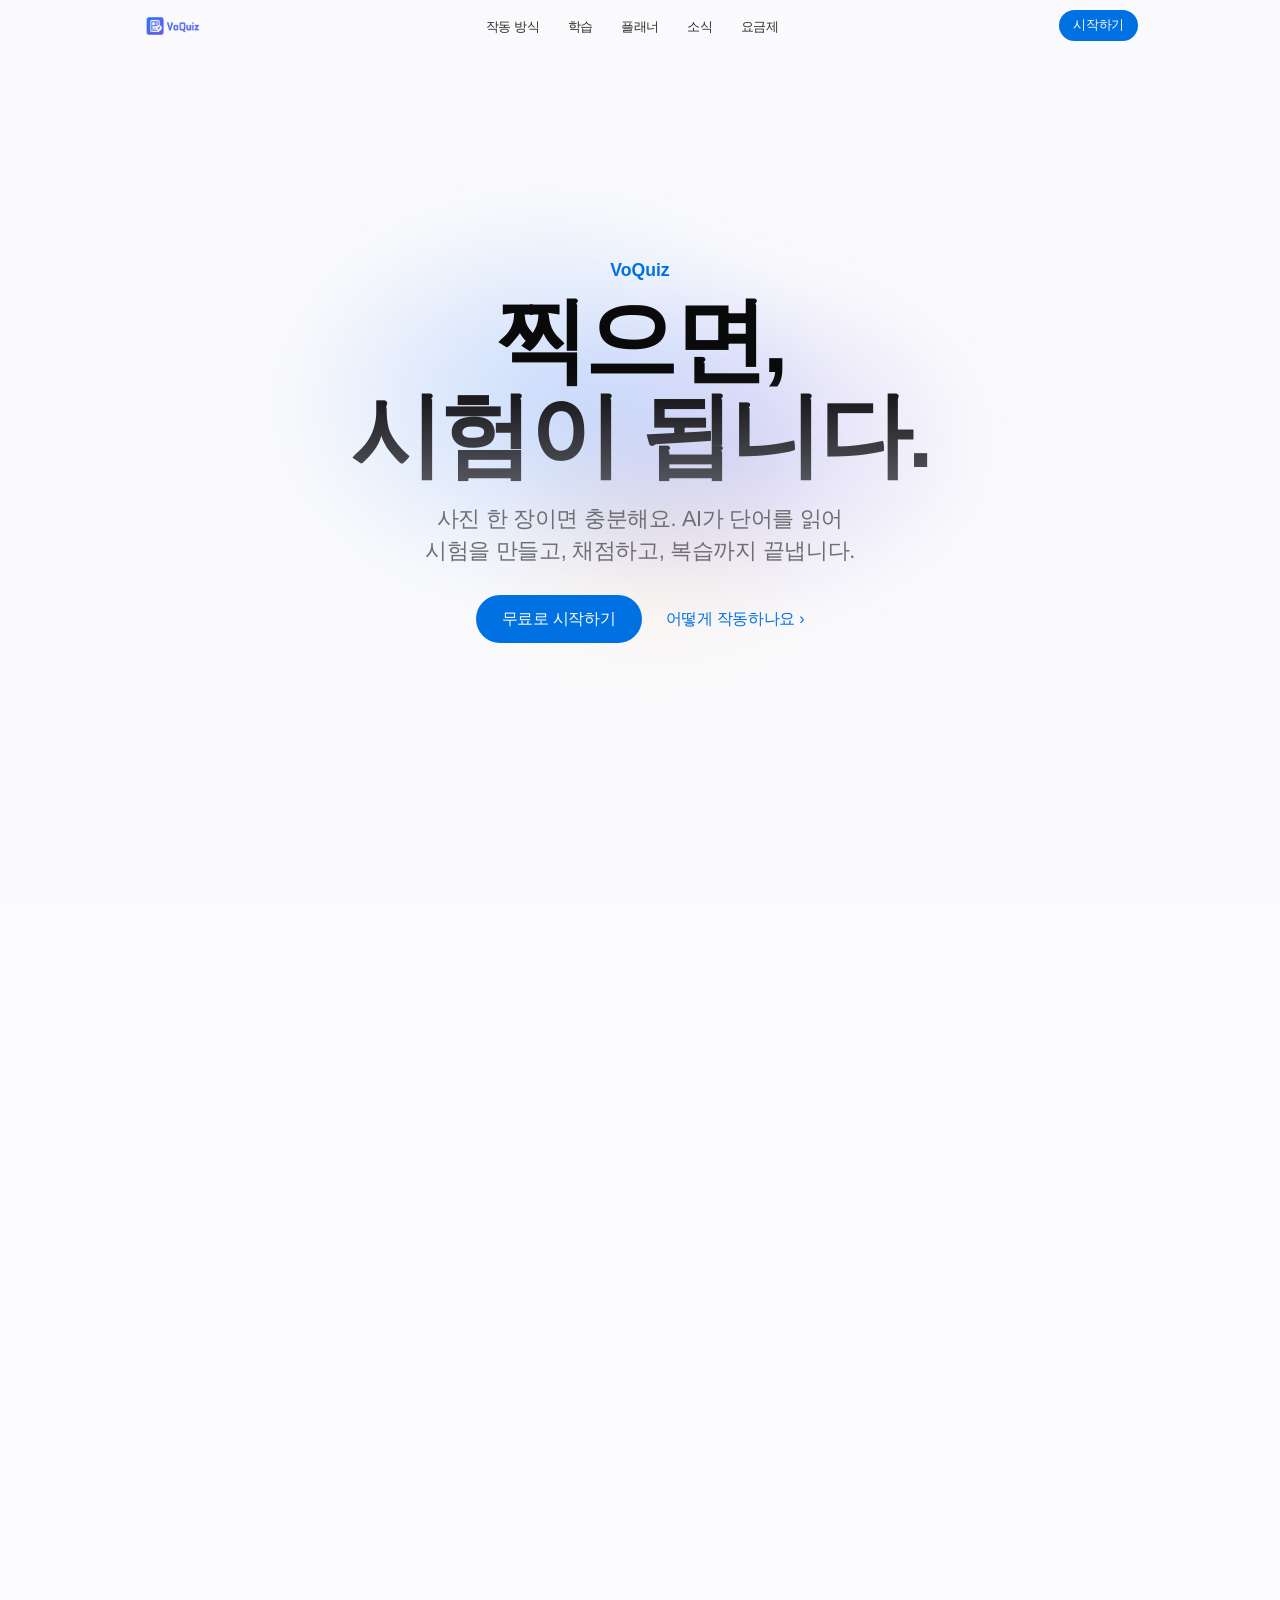
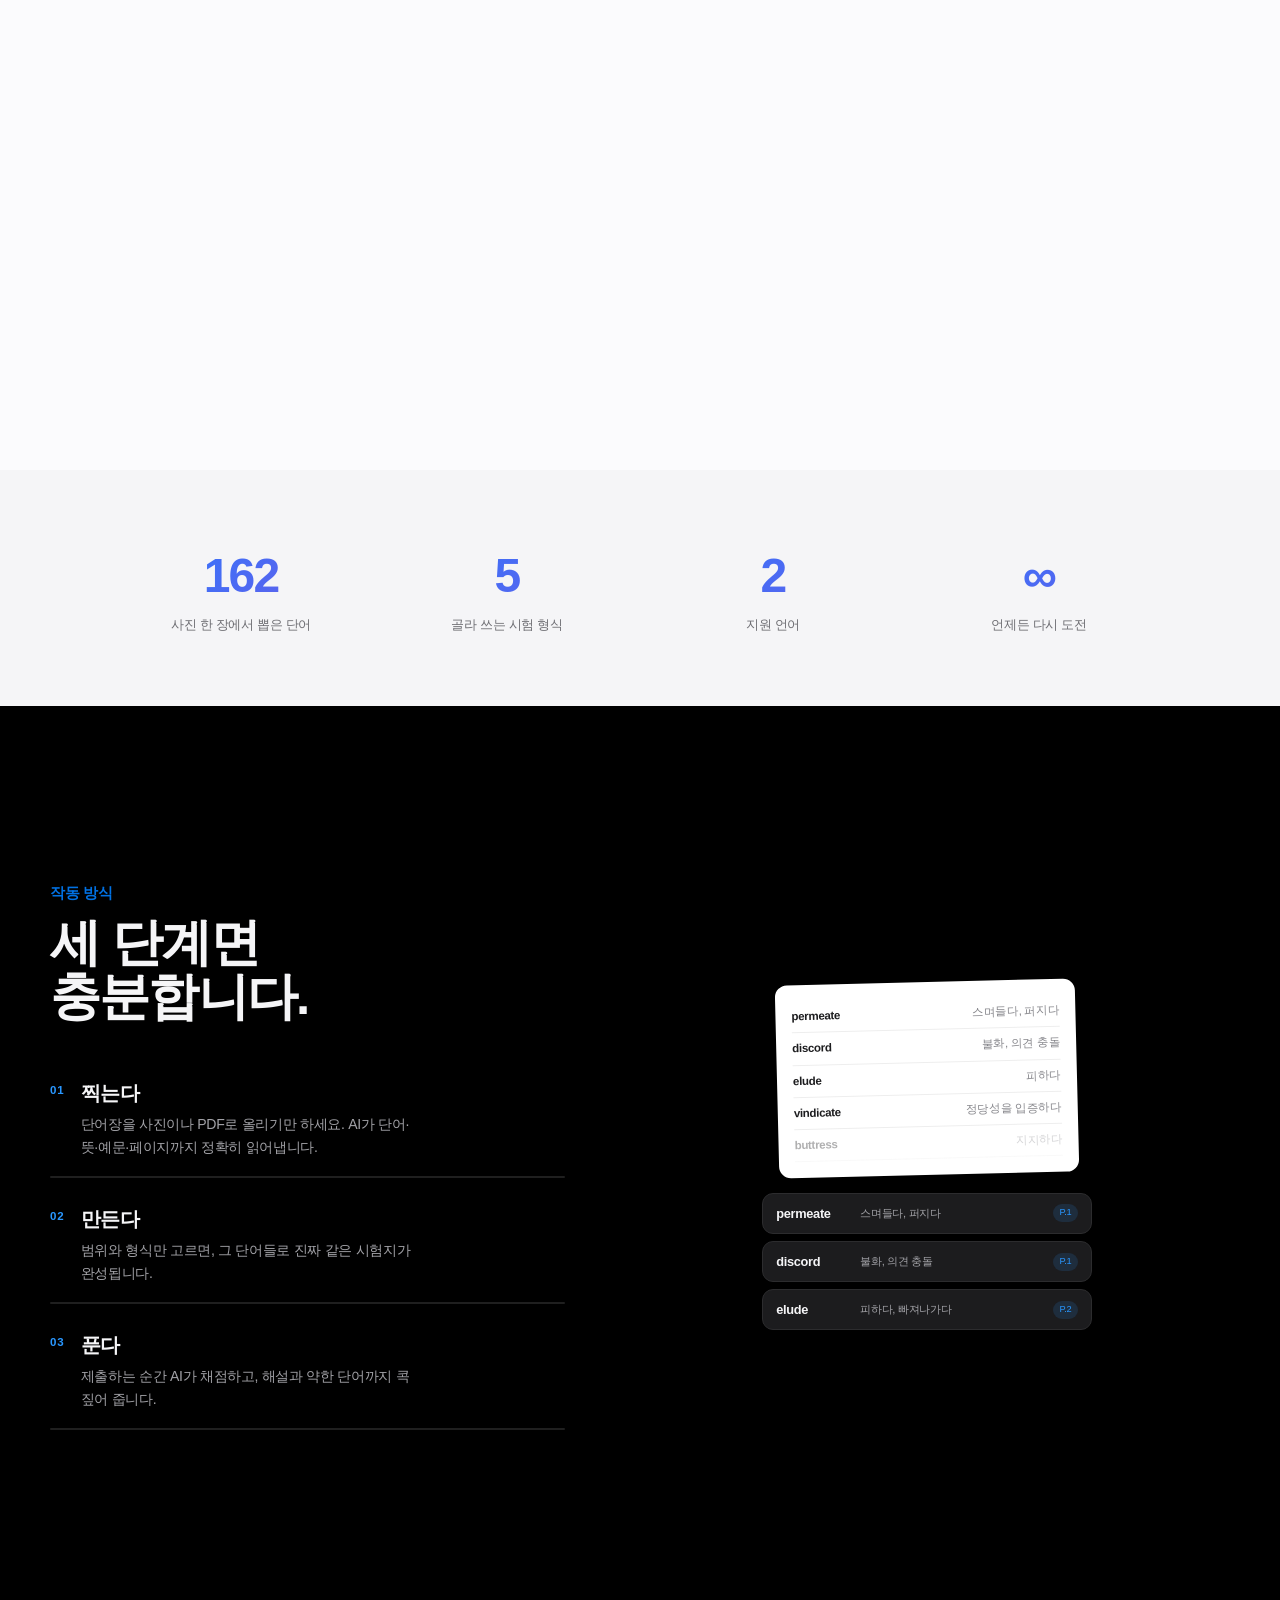
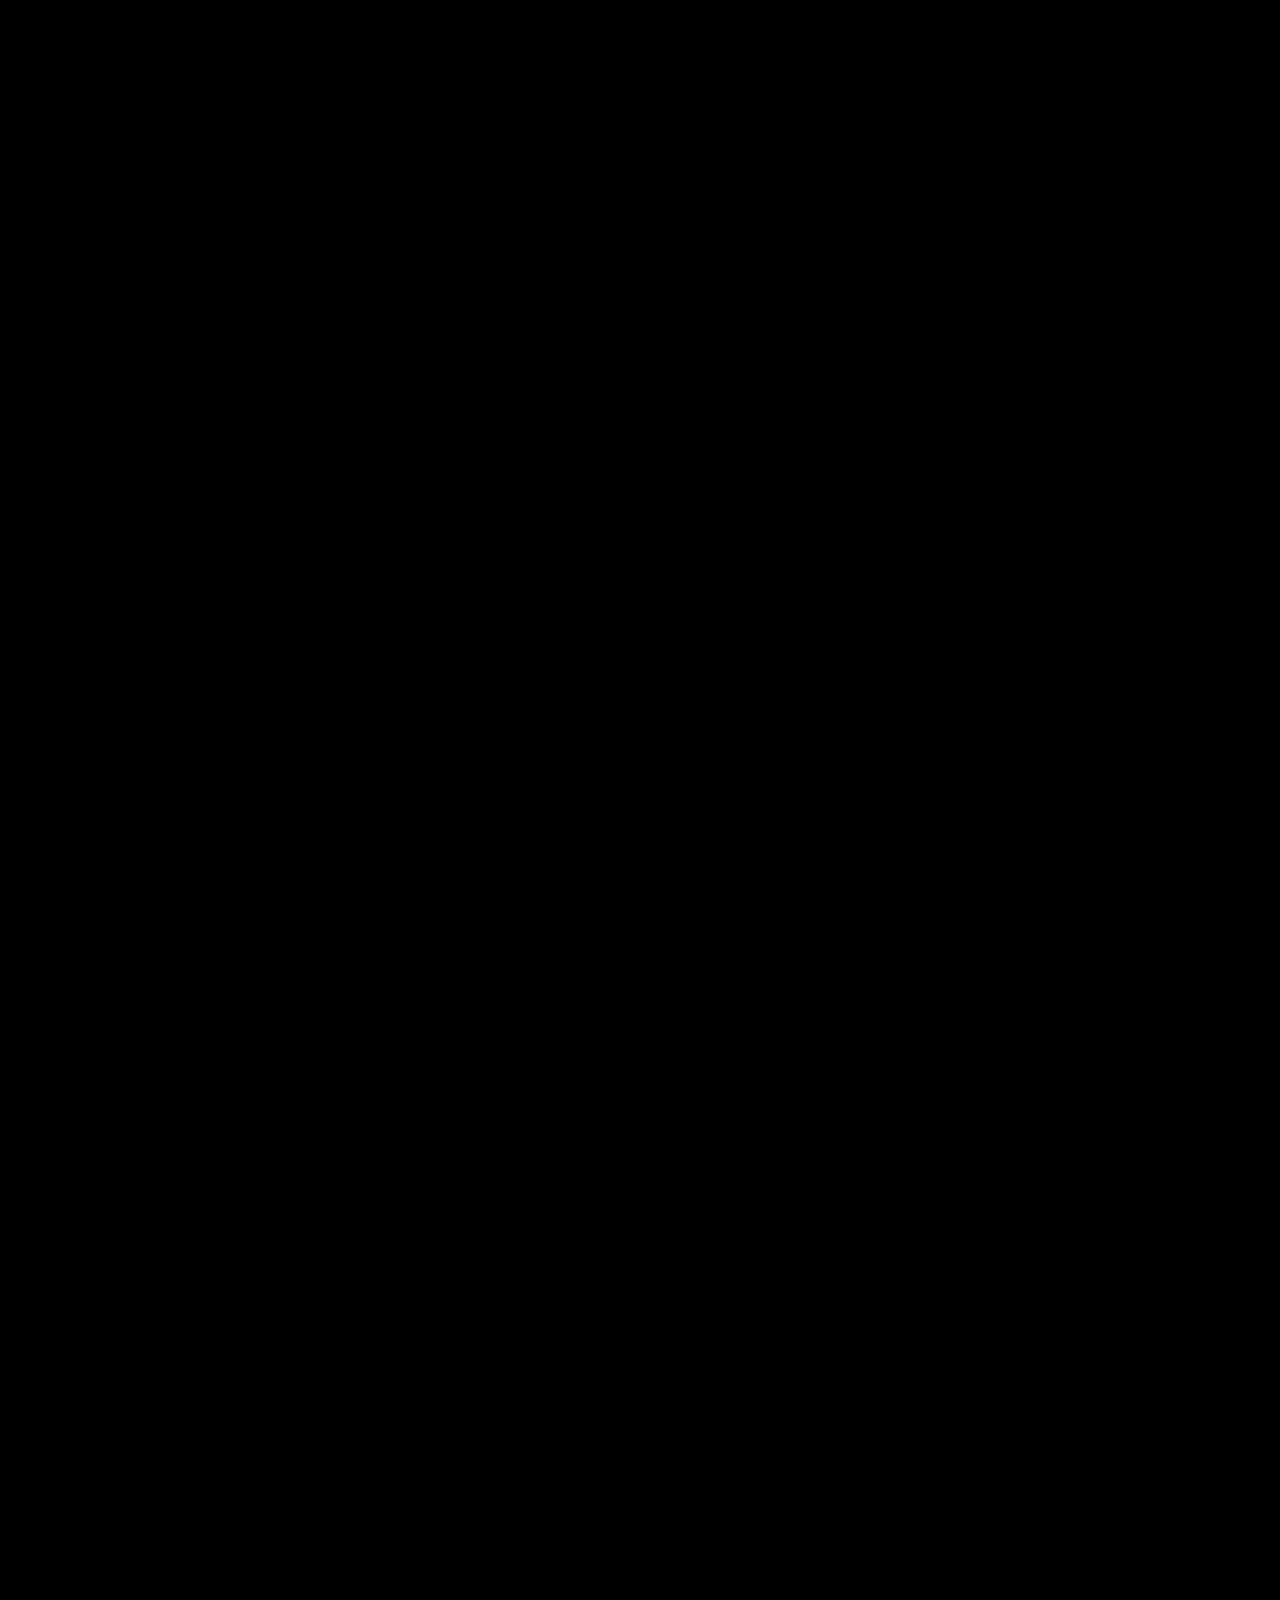
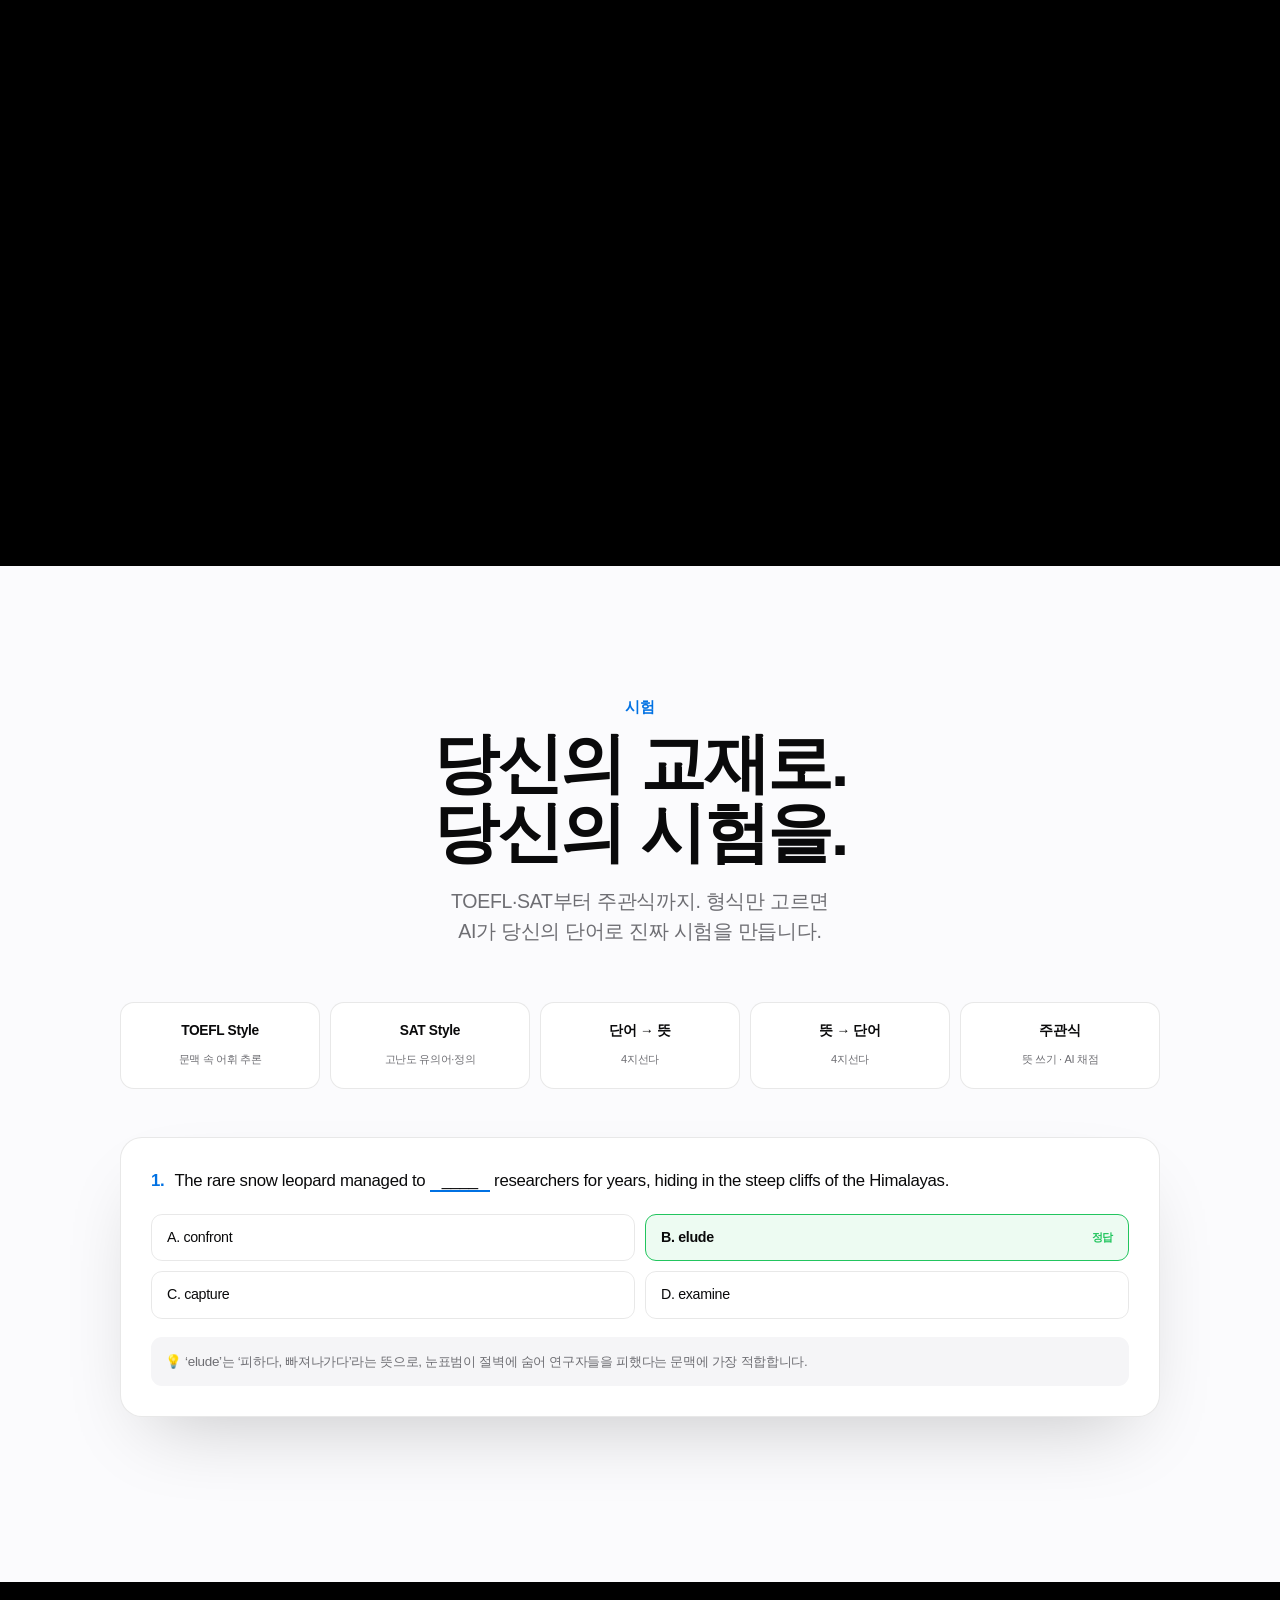
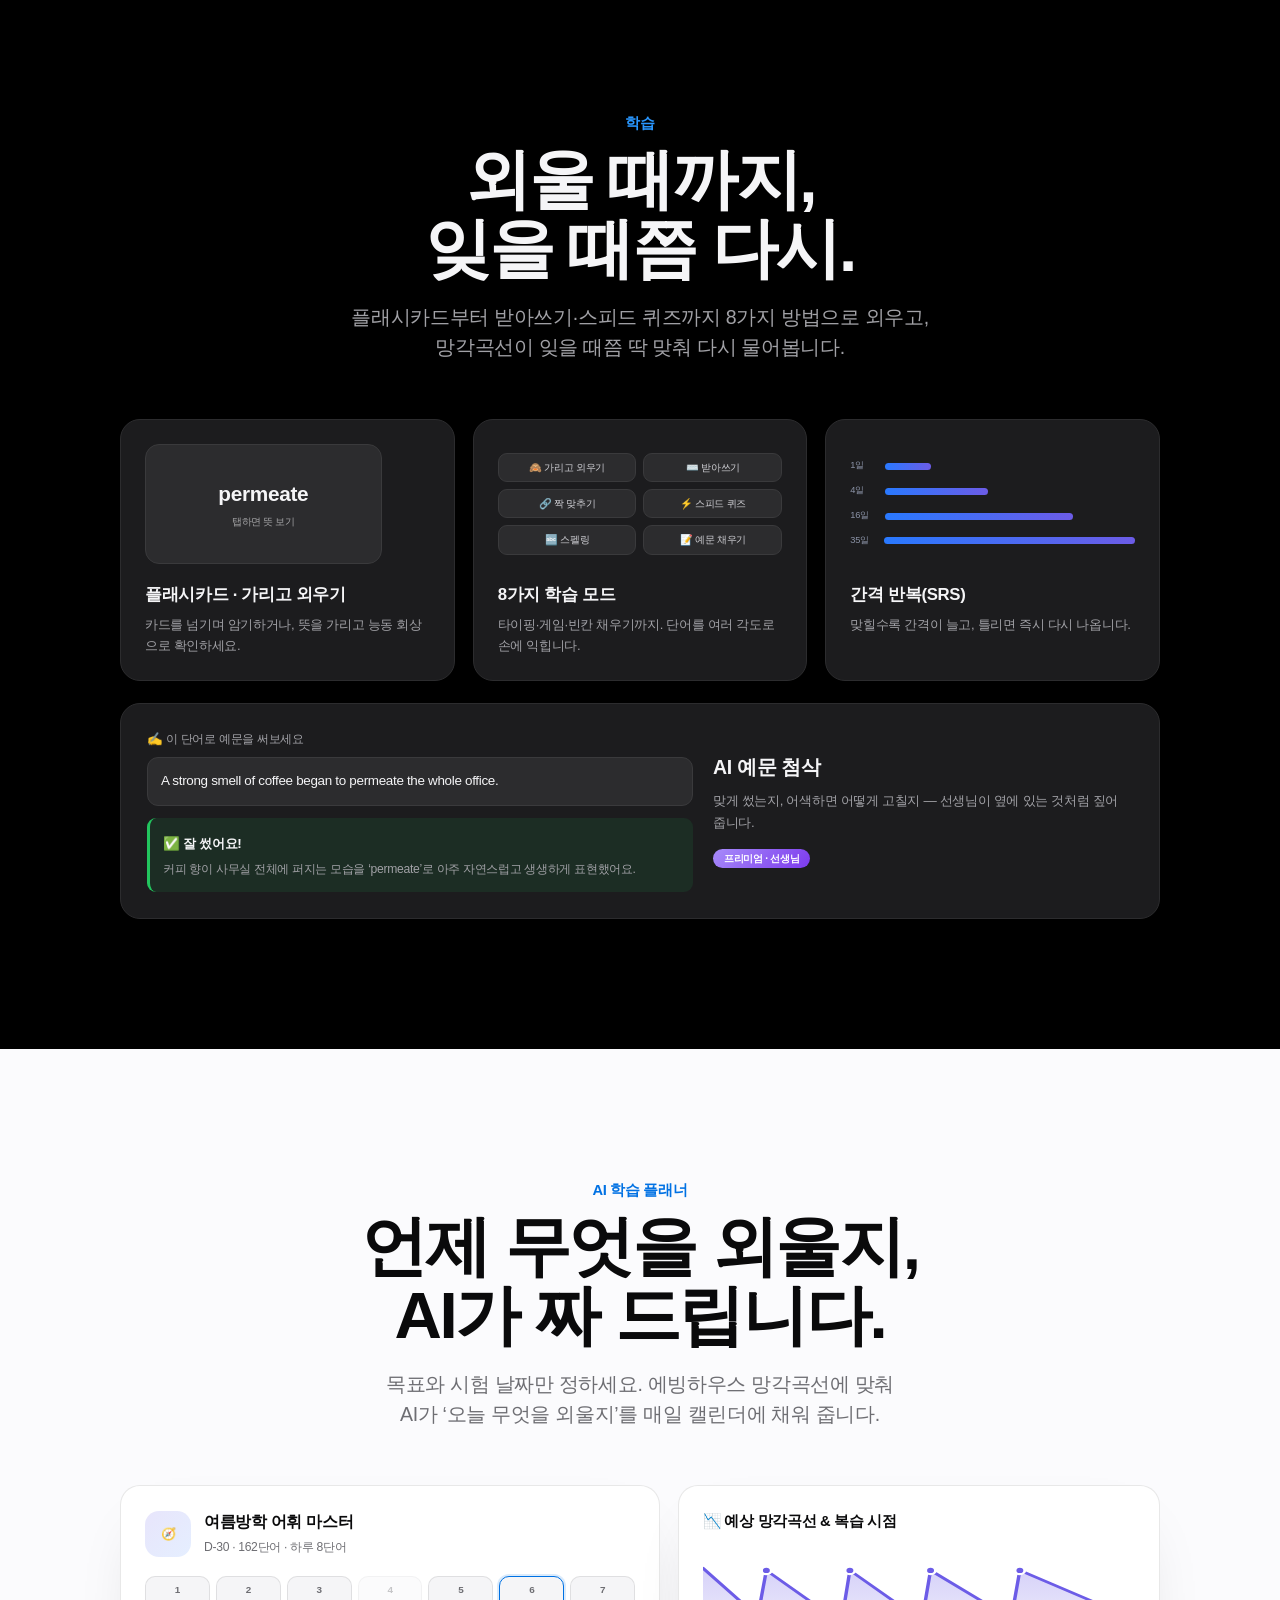
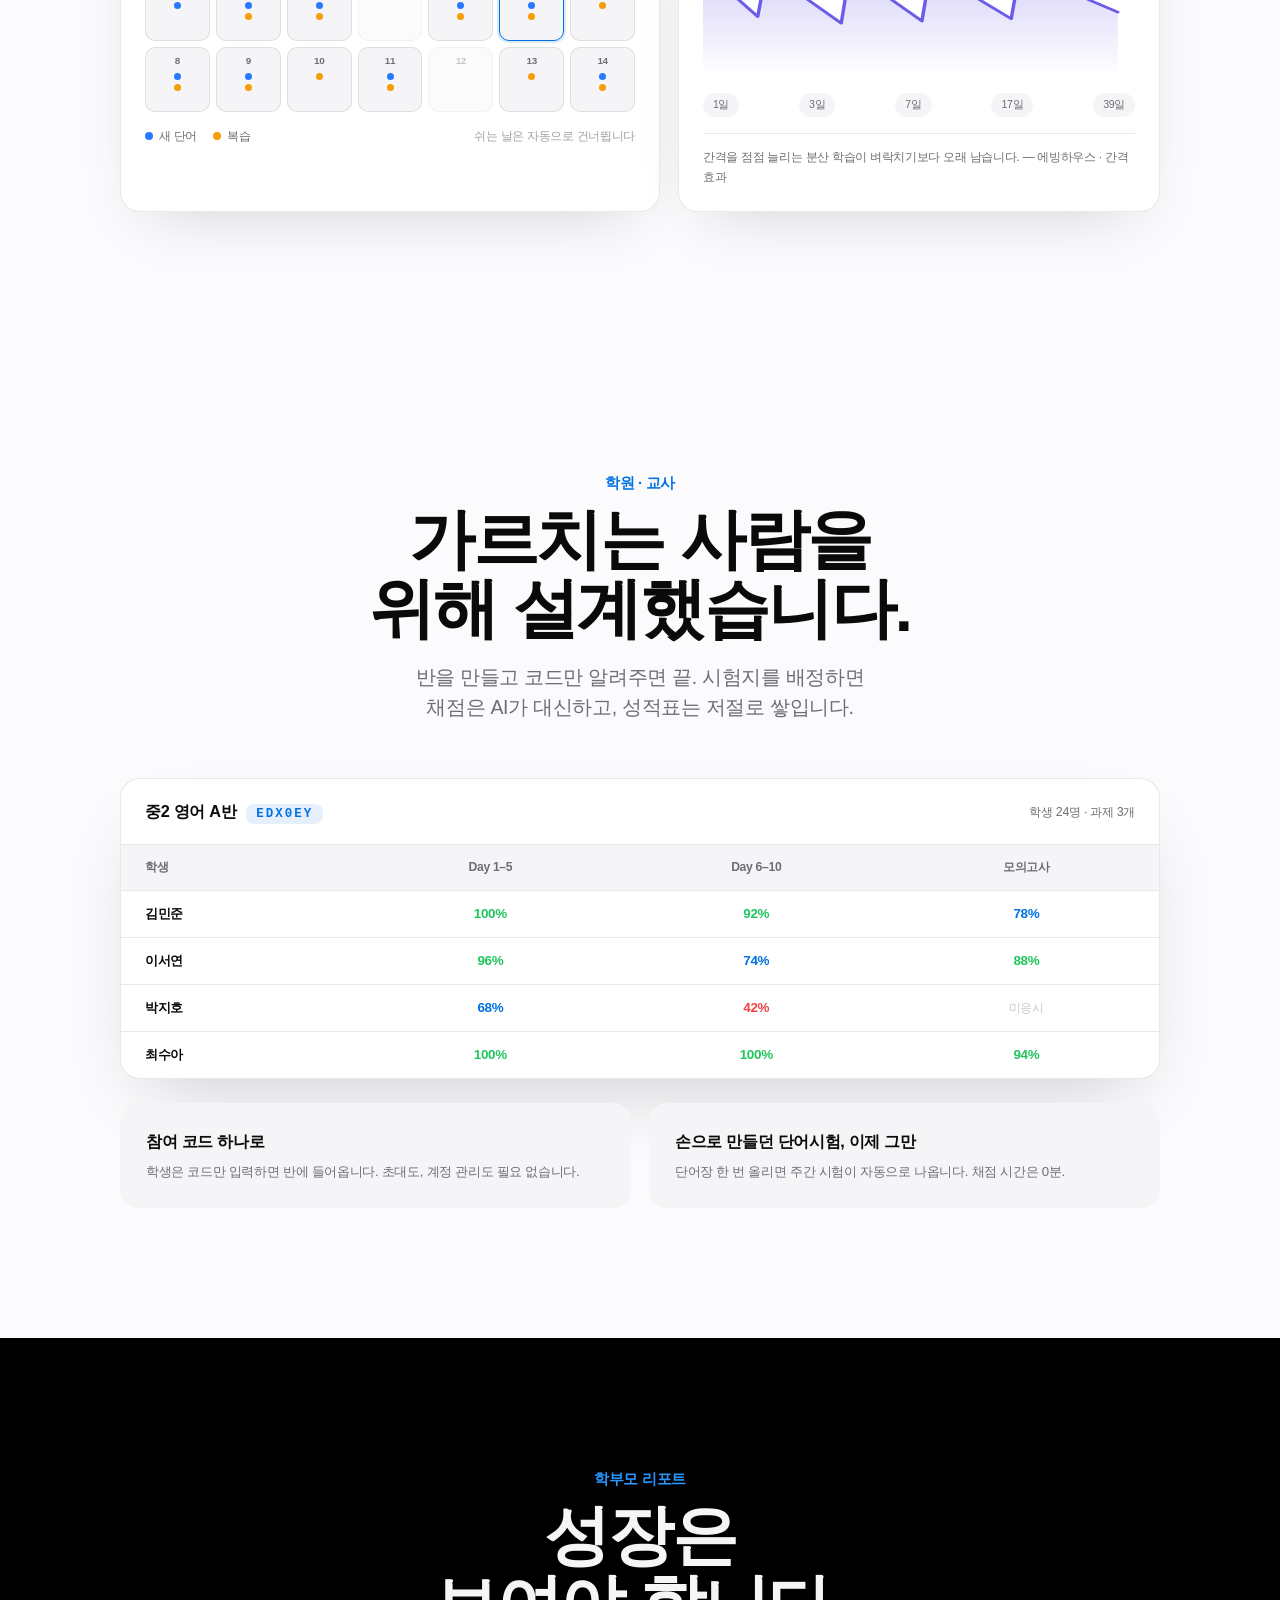
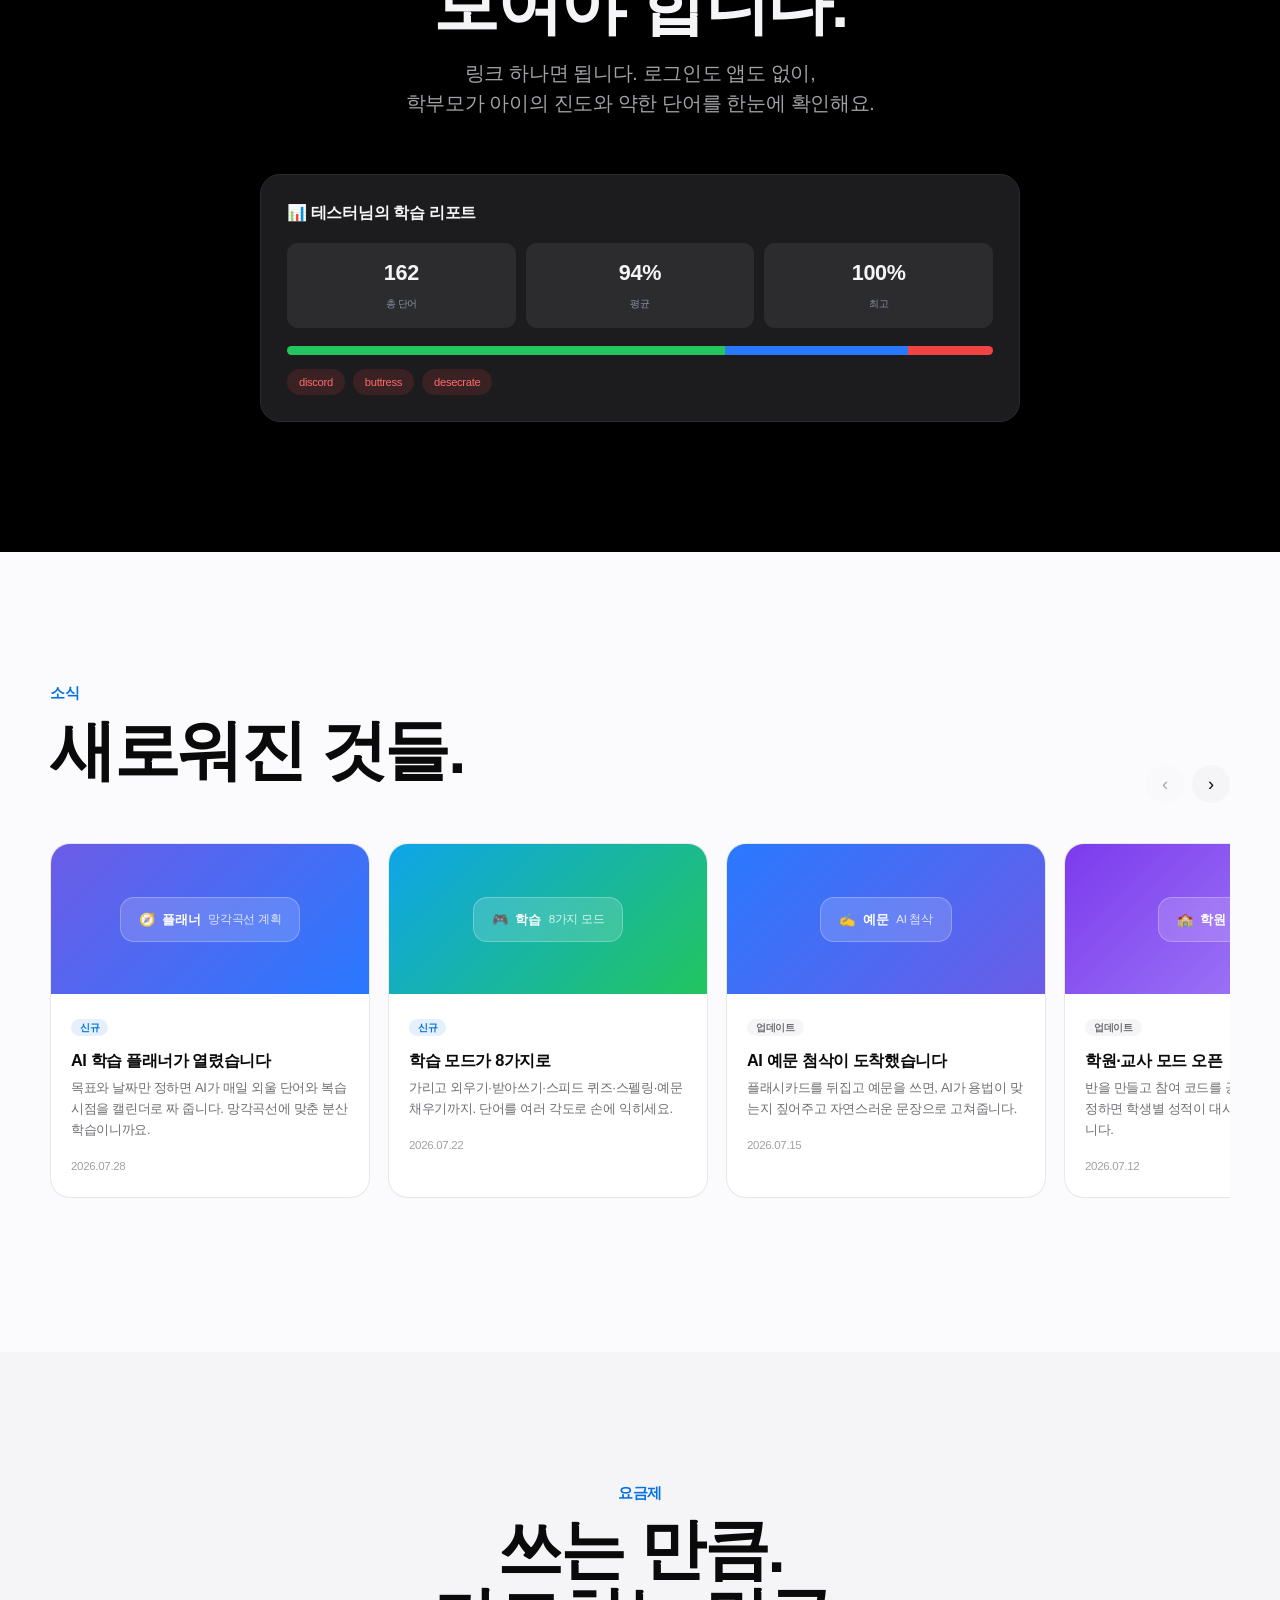
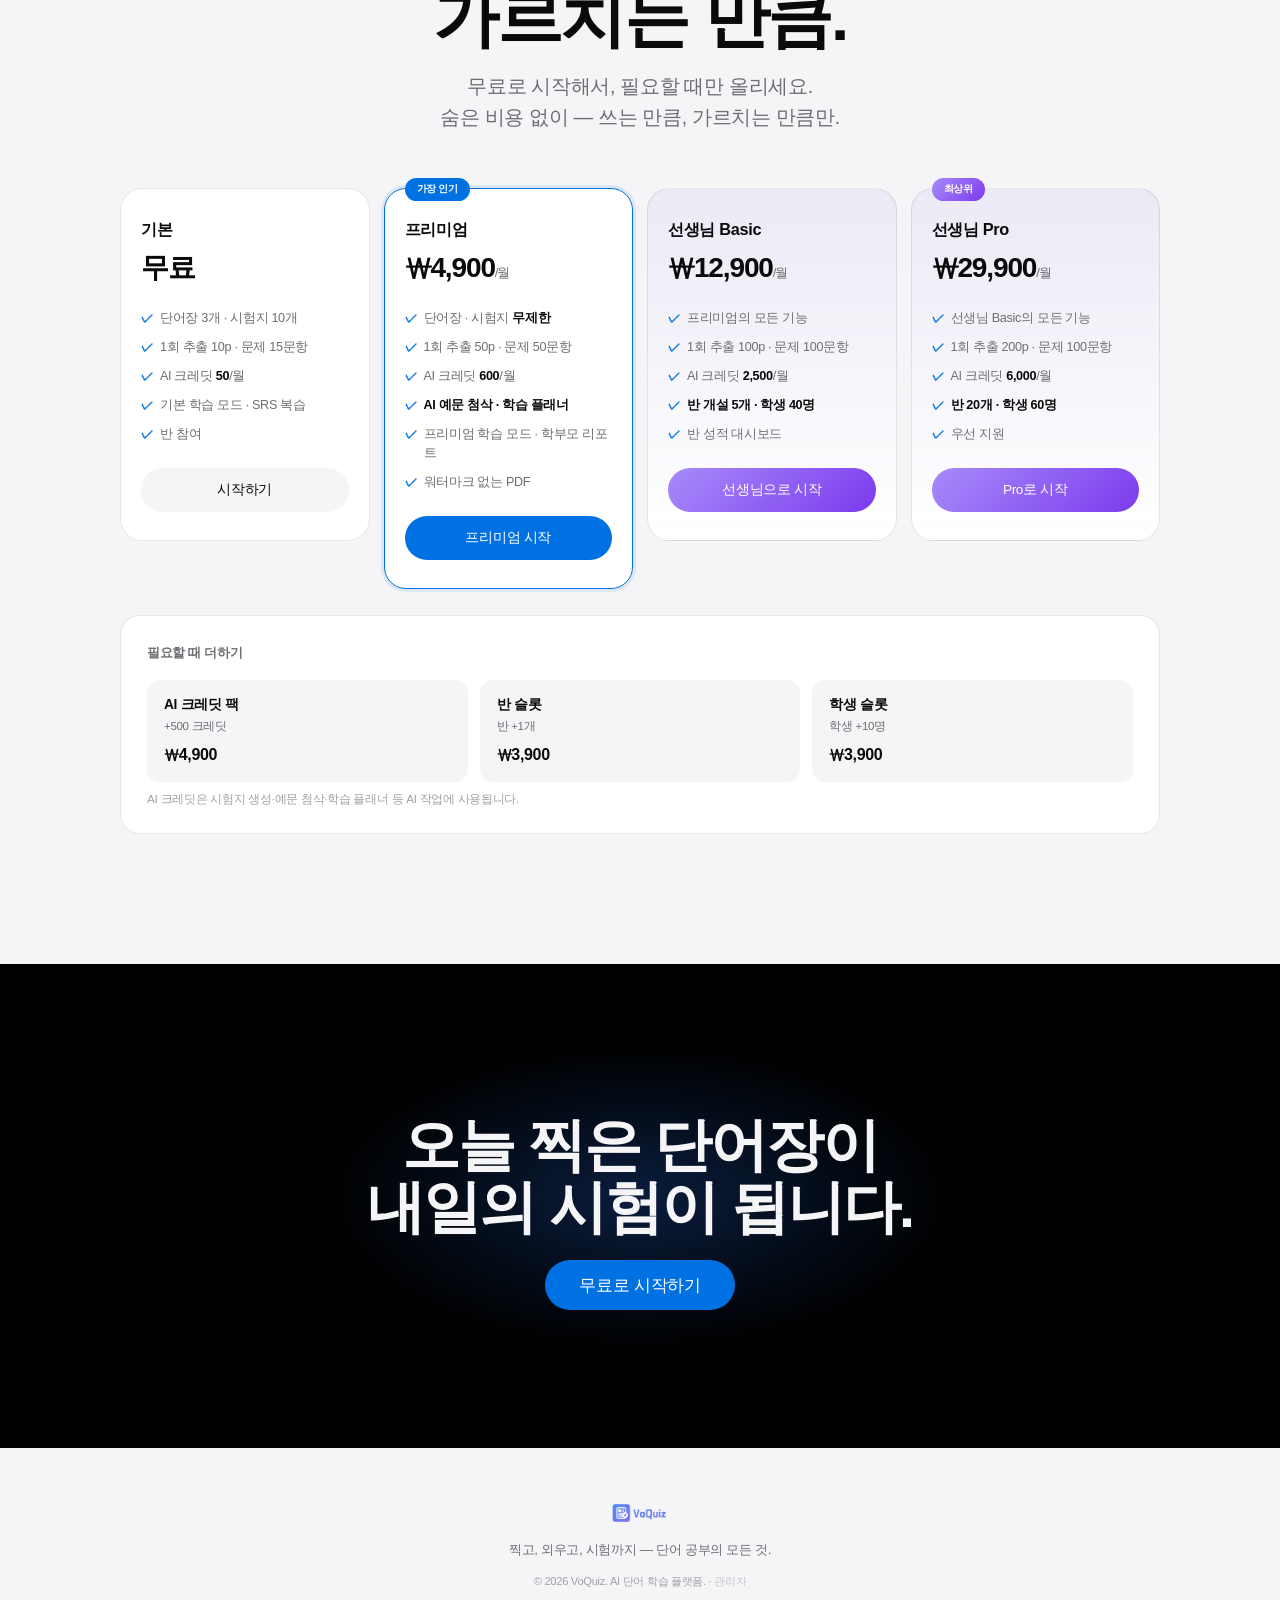
==== commit 9b4777f2: "Website Update" ====
--- a/static/index.html
+++ b/static/index.html
@@ -3,45 +3,41 @@
 <head>
 <meta charset="UTF-8">
 <meta name="viewport" content="width=device-width, initial-scale=1">
-<title>VoQuiz</title>
-<meta name="description" content="사진 한 장이면 끝. AI가 단어를 읽어 나만을 위한 시험을 만들고, 채점은 기기 안에서 — 답안이 밖으로 나가지 않아요.">
-<link rel="icon" href="assets/favicon.png?v=2">
-<link rel="stylesheet" href="style.css?v=11">
+<title>VoQuiz — 찍으면, 시험이 됩니다.</title>
+<meta name="description" content="사진 한 장이면 끝. AI가 단어를 읽어 시험을 만들고, 채점하고, 잊을 때쯤 복습까지 챙깁니다. 학생도 선생님도 VoQuiz 하나로.">
+<link rel="icon" href="assets/favicon.png">
+<link rel="stylesheet" href="style.css?v=7">
 </head>
 <body>
 
 <div id="progress"></div>
 <div class="grain"></div>
 
-<!-- ============ 상단 고정 (베타 바 + 내비) ============ -->
-<div class="topfix">
-<div class="beta-bar" id="beta-bar">🧪 현재 <b>비공개 베타 테스트</b> 중 · 회원가입은 <b>초대받은 분</b>만 가능해요</div>
-
+<!-- ============ NAV ============ -->
 <nav id="nav">
     <div class="nav-inner">
-        <a href="#top" class="nav-logo"><img src="assets/logo.png?v=2" alt="VoQuiz"></a>
+        <a href="#top" class="nav-logo"><img src="assets/logo.png" alt="VoQuiz"></a>
         <ul class="nav-links">
             <li><a href="#how">작동 방식</a></li>
-            <li><a href="#exam">시험</a></li>
             <li><a href="#learn">학습</a></li>
-            <li><a href="#privacy">프라이버시</a></li>
+            <li><a href="#planner">플래너</a></li>
             <li><a href="#news">소식</a></li>
+            <li><a href="#pricing">요금제</a></li>
         </ul>
-        <a href="/app/" class="nav-cta">시작하기</a>
+        <a href="https://app.voquiz.com" class="nav-cta">시작하기</a>
     </div>
 </nav>
-</div>
 
 <!-- ============ HERO (스크롤 스크럽) ============ -->
 <header id="top" class="hero">
     <div class="hero-aurora"></div>
     <div class="hero-sticky">
         <div class="hero-copy" id="hero-copy">
-            <p class="eyebrow">🧠 온디바이스 AI</p>
-            <h1 class="hero-title">채점까지,<br>당신 기기 안에서.</h1>
-            <p class="hero-sub">사진 한 장이면 나만의 시험이 완성. AI가 브라우저 안에서 직접 채점해,<br>당신의 답안은 기기를 떠나지 않아요.</p>
+            <p class="eyebrow">VoQuiz</p>
+            <h1 class="hero-title">찍으면,<br>시험이 됩니다.</h1>
+            <p class="hero-sub">사진 한 장이면 충분해요. AI가 단어를 읽어<br>시험을 만들고, 채점하고, 복습까지 끝냅니다.</p>
             <div class="hero-cta">
-                <a href="/app/" class="btn-primary">시작하기</a>
+                <a href="https://app.voquiz.com" class="btn-primary">무료로 시작하기</a>
                 <a href="#how" class="btn-link">어떻게 작동하나요 ›</a>
             </div>
         </div>
@@ -52,7 +48,7 @@
                 <div class="window-body">
                     <div class="mock-top">
                         <div class="mock-greet">안녕하세요, <b>테스터</b>님 👋</div>
-                        <div class="mock-chip">🧠 온디바이스</div>
+                        <div class="mock-chip">선생님</div>
                     </div>
                     <div class="mock-kpis">
                         <div class="mock-kpi"><b>162</b><span>총 단어</span></div>
@@ -73,7 +69,9 @@
                             </svg>
                         </div>
                         <div class="mock-card">
-                            <div class="mock-card-t">최근 응시</div>
+                            <div class="mock-card-t">단어 숙련도</div>
+                            <div class="mock-bar"><i style="width:62%;background:#22c55e"></i><i style="width:26%;background:#2979ff"></i><i style="width:12%;background:#ef4444"></i></div>
+                            <div class="mock-legend"><span>정복 101</span><span>학습중 42</span><span>취약 19</span></div>
                             <div class="mock-words">
                                 <div><b>permeate</b><em>스며들다</em></div>
                                 <div><b>vindicate</b><em>정당성을 입증하다</em></div>
@@ -87,23 +85,17 @@
     </div>
 </header>
 
-<!-- ============ 특징 ============ -->
-<section id="features" class="sec">
-    <div class="sec-inner">
-        <p class="kicker reveal">특징</p>
-        <h2 class="sec-title lines"><span><i>필요한 건 다,</i></span><span><i>사진 한 장부터.</i></span></h2>
-        <div class="feat-list">
-            <div class="feat-item reveal"><span class="fi-ico">📸</span><div><h3>사진으로 단어 추출</h3><p>단어장을 찍거나 PDF로 올리면 AI가 단어·뜻·예문을 읽어냅니다.</p></div></div>
-            <div class="feat-item reveal"><span class="fi-ico">📝</span><div><h3>나만의 시험 자동 생성</h3><p>TOEFL·SAT·주관식 등 5가지 형식으로, 내 단어로 만든 진짜 시험.</p></div></div>
-            <div class="feat-item reveal"><span class="fi-ico">🧠</span><div><h3>기기 안에서 채점</h3><p>주관식 채점을 브라우저 안 AI가 직접 — 답안이 밖으로 나가지 않아요.</p></div></div>
-            <div class="feat-item reveal"><span class="fi-ico">🎴</span><div><h3>여러 학습 모드</h3><p>플래시카드·받아쓰기·스피드 퀴즈·게임으로 반복 학습.</p></div></div>
-            <div class="feat-item reveal"><span class="fi-ico">💬</span><div><h3>AI 단어 튜터</h3><p>용법·뉘앙스가 궁금하면 바로 질문. 어휘 밖 질문엔 답하지 않아요.</p></div></div>
-            <div class="feat-item reveal"><span class="fi-ico">📊</span><div><h3>진도 리포트</h3><p>점수 추이와 취약 단어를 한눈에. 링크로 공유도 돼요.</p></div></div>
-        </div>
-    </div>
-</section>
-
-<!-- ============ PINNED — 작동 방식 ============ -->
+<!-- ============ 지표 ============ -->
+<section class="strip">
+    <div class="strip-inner">
+        <div class="stat reveal"><b data-count="162">0</b><span>사진 한 장에서 뽑은 단어</span></div>
+        <div class="stat reveal"><b data-count="5">0</b><span>골라 쓰는 시험 형식</span></div>
+        <div class="stat reveal"><b data-count="2">0</b><span>지원 언어</span></div>
+        <div class="stat reveal"><b>∞</b><span>언제든 다시 도전</span></div>
+    </div>
+</section>
+
+<!-- ============ PINNED — 작동 방식 (스크롤에 따라 장면 전환) ============ -->
 <section id="how" class="pin">
     <div class="pin-sticky">
         <div class="pin-grid">
@@ -113,17 +105,17 @@
                 <ol class="steps" id="steps">
                     <li class="step active" data-step="0">
                         <span class="s-num">01</span>
-                        <div><h3>찍는다</h3><p>단어장을 사진이나 PDF로 올리면, AI가 단어·뜻·예문을 정확히 읽어냅니다.</p></div>
+                        <div><h3>찍는다</h3><p>단어장을 사진이나 PDF로 올리기만 하세요. AI가 단어·뜻·예문·페이지까지 정확히 읽어냅니다.</p></div>
                         <div class="s-rail"><i></i></div>
                     </li>
                     <li class="step" data-step="1">
                         <span class="s-num">02</span>
-                        <div><h3>만든다</h3><p>범위와 형식만 고르면, 그 단어들로 나만을 위한 시험지가 완성됩니다.</p></div>
+                        <div><h3>만든다</h3><p>범위와 형식만 고르면, 그 단어들로 진짜 같은 시험지가 완성됩니다.</p></div>
                         <div class="s-rail"><i></i></div>
                     </li>
                     <li class="step" data-step="2">
                         <span class="s-num">03</span>
-                        <div><h3>푼다</h3><p>제출하는 순간 <b>기기 안의 AI</b>가 채점하고 해설을 남깁니다. 답안은 밖으로 나가지 않아요.</p></div>
+                        <div><h3>푼다</h3><p>제출하는 순간 AI가 채점하고, 해설과 약한 단어까지 콕 짚어 줍니다.</p></div>
                         <div class="s-rail"><i></i></div>
                     </li>
                 </ol>
@@ -156,7 +148,7 @@
                             <div class="gen-list">
                                 <div class="gen-row"><b>TOEFL Style</b><em>문맥 추론</em></div>
                                 <div class="gen-row"><b>단어 → 뜻</b><em>4지선다</em></div>
-                                <div class="gen-row"><b>주관식</b><em>기기 내 채점</em></div>
+                                <div class="gen-row"><b>주관식</b><em>AI 채점</em></div>
                             </div>
                             <div class="gen-out">
                                 <p>The rare snow leopard managed to <u>____</u> researchers for years.</p>
@@ -178,9 +170,9 @@
                             <div class="res-rows">
                                 <div class="res-row ok"><span>elude</span><em>✓ 정답</em></div>
                                 <div class="res-row ok"><span>buttress</span><em>✓ 정답</em></div>
-                                <div class="res-row no"><span>desecrate</span><em>✗ 오답</em></div>
+                                <div class="res-row no"><span>desecrate</span><em>✗ 복습 큐로</em></div>
                             </div>
-                            <p class="res-note">🧠 채점은 브라우저 안 AI가 직접 — 답안이 서버로 전송되지 않아요.</p>
+                            <p class="res-note">💡 AI가 해설을 남기고, 틀린 단어는 잊을 때쯤 다시 물어봅니다.</p>
                         </div>
                     </div>
                 </div>
@@ -201,7 +193,7 @@
             <div class="fmt reveal"><b>SAT Style</b><span>고난도 유의어·정의</span></div>
             <div class="fmt reveal"><b>단어 → 뜻</b><span>4지선다</span></div>
             <div class="fmt reveal"><b>뜻 → 단어</b><span>4지선다</span></div>
-            <div class="fmt reveal"><b>주관식</b><span>뜻 쓰기 · 기기 내 AI 채점</span></div>
+            <div class="fmt reveal"><b>주관식</b><span>뜻 쓰기 · AI 채점</span></div>
         </div>
 
         <div class="qcard reveal">
@@ -222,8 +214,8 @@
 <section id="learn" class="sec sec-dark">
     <div class="sec-inner">
         <p class="kicker reveal">학습</p>
-        <h2 class="sec-title lines"><span><i>시험 말고도,</i></span><span><i>외우는 방법은 많으니까.</i></span></h2>
-        <p class="sec-sub reveal">플래시카드부터 받아쓰기·스피드 퀴즈까지 여러 방법으로 외우고,<br>모르는 건 AI 단어 튜터에게 바로 물어보세요.</p>
+        <h2 class="sec-title lines"><span><i>외울 때까지,</i></span><span><i>잊을 때쯤 다시.</i></span></h2>
+        <p class="sec-sub reveal">플래시카드부터 받아쓰기·스피드 퀴즈까지 8가지 방법으로 외우고,<br>망각곡선이 잊을 때쯤 딱 맞춰 다시 물어봅니다.</p>
 
         <div class="learn-grid">
             <div class="lcard reveal">
@@ -238,33 +230,132 @@
                 <div class="modes">
                     <span>🙈 가리고 외우기</span><span>⌨️ 받아쓰기</span>
                     <span>🔗 짝 맞추기</span><span>⚡ 스피드 퀴즈</span>
-                    <span>🔤 스펠링</span><span>🎮 단어 게임</span>
-                </div>
-                <h3>여러 학습 모드</h3>
-                <p>타이핑·게임까지, 단어를 여러 각도로 손에 익힙니다.</p>
+                    <span>🔤 스펠링</span><span>📝 예문 채우기</span>
+                </div>
+                <h3>8가지 학습 모드</h3>
+                <p>타이핑·게임·빈칸 채우기까지. 단어를 여러 각도로 손에 익힙니다.</p>
             </div>
             <div class="lcard reveal">
-                <div class="modes">
-                    <span>🤖 이 단어 어떻게 써?</span><span>💬 예문 하나만</span>
-                    <span>🔍 비슷한 단어는?</span>
-                </div>
-                <h3>AI 단어 튜터</h3>
-                <p>단어의 용법·뉘앙스가 궁금하면 바로 물어보세요. 어휘 밖 질문엔 답하지 않아 공부에 집중돼요.</p>
-            </div>
-        </div>
-    </div>
-</section>
-
-<!-- ============ PRIVACY (온디바이스) ============ -->
-<section id="privacy" class="sec">
+                <div class="srs">
+                    <div class="srs-row"><span>1일</span><i style="width:16%"></i></div>
+                    <div class="srs-row"><span>4일</span><i style="width:36%"></i></div>
+                    <div class="srs-row"><span>16일</span><i style="width:66%"></i></div>
+                    <div class="srs-row"><span>35일</span><i style="width:92%"></i></div>
+                </div>
+                <h3>간격 반복(SRS)</h3>
+                <p>맞힐수록 간격이 늘고, 틀리면 즉시 다시 나옵니다.</p>
+            </div>
+        </div>
+
+        <div class="ai-check reveal">
+            <div class="ai-check-in">
+                <div class="ai-label">✍️ 이 단어로 예문을 써보세요</div>
+                <div class="ai-input">A strong smell of coffee began to permeate the whole office.</div>
+                <div class="ai-fb">
+                    <b>✅ 잘 썼어요!</b>
+                    <p>커피 향이 사무실 전체에 퍼지는 모습을 ‘permeate’로 아주 자연스럽고 생생하게 표현했어요.</p>
+                </div>
+            </div>
+            <div class="ai-side">
+                <h3>AI 예문 첨삭</h3>
+                <p>맞게 썼는지, 어색하면 어떻게 고칠지 — 선생님이 옆에 있는 것처럼 짚어 줍니다.</p>
+                <span class="tag">프리미엄 · 선생님</span>
+            </div>
+        </div>
+    </div>
+</section>
+
+<!-- ============ PLANNER ============ -->
+<section id="planner" class="sec">
+    <div class="sec-inner">
+        <p class="kicker reveal">AI 학습 플래너</p>
+        <h2 class="sec-title lines"><span><i>언제 무엇을 외울지,</i></span><span><i>AI가 짜 드립니다.</i></span></h2>
+        <p class="sec-sub reveal">목표와 시험 날짜만 정하세요. 에빙하우스 망각곡선에 맞춰<br>AI가 ‘오늘 무엇을 외울지’를 매일 캘린더에 채워 줍니다.</p>
+
+        <div class="plan-wrap">
+            <div class="plan-card reveal">
+                <div class="plan-goal">
+                    <span class="pg-ico">🧭</span>
+                    <div><b>여름방학 어휘 마스터</b><span>D-30 · 162단어 · 하루 8단어</span></div>
+                </div>
+                <div class="plan-cal">
+                    <div class="cal-cell"><em>1</em><i class="d-new"></i></div>
+                    <div class="cal-cell"><em>2</em><i class="d-new"></i><i class="d-rev"></i></div>
+                    <div class="cal-cell"><em>3</em><i class="d-new"></i><i class="d-rev"></i></div>
+                    <div class="cal-cell off"><em>4</em></div>
+                    <div class="cal-cell"><em>5</em><i class="d-new"></i><i class="d-rev"></i></div>
+                    <div class="cal-cell today"><em>6</em><i class="d-new"></i><i class="d-rev"></i></div>
+                    <div class="cal-cell"><em>7</em><i class="d-rev"></i></div>
+                    <div class="cal-cell"><em>8</em><i class="d-new"></i><i class="d-rev"></i></div>
+                    <div class="cal-cell"><em>9</em><i class="d-new"></i><i class="d-rev"></i></div>
+                    <div class="cal-cell"><em>10</em><i class="d-rev"></i></div>
+                    <div class="cal-cell"><em>11</em><i class="d-new"></i><i class="d-rev"></i></div>
+                    <div class="cal-cell off"><em>12</em></div>
+                    <div class="cal-cell"><em>13</em><i class="d-rev"></i></div>
+                    <div class="cal-cell"><em>14</em><i class="d-new"></i><i class="d-rev"></i></div>
+                </div>
+                <div class="plan-legend"><span><i class="d-new"></i> 새 단어</span><span><i class="d-rev"></i> 복습</span><span class="off-note">쉬는 날은 자동으로 건너뜁니다</span></div>
+            </div>
+
+            <div class="plan-card reveal">
+                <div class="pc-t">📉 예상 망각곡선 &amp; 복습 시점</div>
+                <svg viewBox="0 0 300 120" class="curve" preserveAspectRatio="none">
+                    <defs><linearGradient id="cg" x1="0" y1="0" x2="0" y2="1">
+                        <stop offset="0%" stop-color="#6c5ce7" stop-opacity=".28"/>
+                        <stop offset="100%" stop-color="#6c5ce7" stop-opacity="0"/>
+                    </linearGradient></defs>
+                    <path d="M0 22 L38 66 L44 24 L96 72 L102 24 L152 70 L158 24 L214 68 L220 24 L288 62 L288 120 L0 120 Z" fill="url(#cg)"/>
+                    <path d="M0 22 L38 66 L44 24 L96 72 L102 24 L152 70 L158 24 L214 68 L220 24 L288 62" fill="none" stroke="#6c5ce7" stroke-width="2.4" stroke-linecap="round" stroke-linejoin="round"/>
+                    <g class="cdots"><circle cx="44" cy="24" r="3.4"/><circle cx="102" cy="24" r="3.4"/><circle cx="158" cy="24" r="3.4"/><circle cx="220" cy="24" r="3.4"/></g>
+                </svg>
+                <div class="plan-iv"><span>1일</span><span>3일</span><span>7일</span><span>17일</span><span>39일</span></div>
+                <p class="plan-note">간격을 점점 늘리는 분산 학습이 벼락치기보다 오래 남습니다. — 에빙하우스 · 간격 효과</p>
+            </div>
+        </div>
+    </div>
+</section>
+
+<!-- ============ ACADEMY ============ -->
+<section id="academy" class="sec">
+    <div class="sec-inner">
+        <p class="kicker reveal">학원 · 교사</p>
+        <h2 class="sec-title lines"><span><i>가르치는 사람을</i></span><span><i>위해 설계했습니다.</i></span></h2>
+        <p class="sec-sub reveal">반을 만들고 코드만 알려주면 끝. 시험지를 배정하면<br>채점은 AI가 대신하고, 성적표는 저절로 쌓입니다.</p>
+
+        <div class="class-demo reveal">
+            <div class="cd-head">
+                <div><b>중2 영어 A반</b><span class="code">EDX0EY</span></div>
+                <div class="cd-meta">학생 24명 · 과제 3개</div>
+            </div>
+            <table class="cd-table">
+                <thead><tr><th>학생</th><th>Day 1–5</th><th>Day 6–10</th><th>모의고사</th></tr></thead>
+                <tbody>
+                    <tr><td>김민준</td><td><b class="hi">100%</b></td><td><b class="hi">92%</b></td><td><b class="mid">78%</b></td></tr>
+                    <tr><td>이서연</td><td><b class="hi">96%</b></td><td><b class="mid">74%</b></td><td><b class="hi">88%</b></td></tr>
+                    <tr><td>박지호</td><td><b class="mid">68%</b></td><td><b class="lo">42%</b></td><td><span class="none">미응시</span></td></tr>
+                    <tr><td>최수아</td><td><b class="hi">100%</b></td><td><b class="hi">100%</b></td><td><b class="hi">94%</b></td></tr>
+                </tbody>
+            </table>
+        </div>
+
+        <div class="two-up">
+            <div class="up reveal"><h3>참여 코드 하나로</h3><p>학생은 코드만 입력하면 반에 들어옵니다. 초대도, 계정 관리도 필요 없습니다.</p></div>
+            <div class="up reveal"><h3>손으로 만들던 단어시험, 이제 그만</h3><p>단어장 한 번 올리면 주간 시험이 자동으로 나옵니다. 채점 시간은 0분.</p></div>
+        </div>
+    </div>
+</section>
+
+<!-- ============ REPORT ============ -->
+<section class="sec sec-dark">
     <div class="sec-inner narrow">
-        <p class="kicker reveal">프라이버시</p>
-        <h2 class="sec-title lines"><span><i>당신의 답안은,</i></span><span><i>기기를 떠나지 않습니다.</i></span></h2>
-        <p class="sec-sub reveal">주관식 채점을 서버가 아니라 <b>당신의 브라우저 안 AI</b>가 직접 합니다.<br>학생이 쓴 답이 회사 서버로도, 외부 AI로도 전송되지 않아요.</p>
-
-        <div class="two-up">
-            <div class="up reveal"><h3>🧠 기기 안에서 채점</h3><p>모델이 브라우저에서 실행돼요. 답안은 기기 밖으로 나가지 않습니다.</p></div>
-            <div class="up reveal"><h3>🔒 데이터 최소 수집</h3><p>학습에 필요한 것만 저장하고, 답안 원문은 외부로 보내지 않아요.</p></div>
+        <p class="kicker reveal">학부모 리포트</p>
+        <h2 class="sec-title lines"><span><i>성장은</i></span><span><i>보여야 합니다.</i></span></h2>
+        <p class="sec-sub reveal">링크 하나면 됩니다. 로그인도 앱도 없이,<br>학부모가 아이의 진도와 약한 단어를 한눈에 확인해요.</p>
+        <div class="report-mock reveal">
+            <div class="rm-head">📊 <b>테스터</b>님의 학습 리포트</div>
+            <div class="rm-kpis"><div><b>162</b><span>총 단어</span></div><div><b>94%</b><span>평균</span></div><div><b>100%</b><span>최고</span></div></div>
+            <div class="rm-bar"><i style="width:62%;background:#22c55e"></i><i style="width:26%;background:#2979ff"></i><i style="width:12%;background:#ef4444"></i></div>
+            <div class="rm-weak"><span>discord</span><span>buttress</span><span>desecrate</span></div>
         </div>
     </div>
 </section>
@@ -321,6 +412,18 @@
             </article>
 
             <article class="news-card reveal">
+                <div class="nc-visual v2">
+                    <div class="nc-mini">🏫 <b>학원</b><span>반 개설</span></div>
+                </div>
+                <div class="nc-body">
+                    <span class="nc-tag">업데이트</span>
+                    <h3>학원·교사 모드 오픈</h3>
+                    <p>반을 만들고 참여 코드를 공유하세요. 시험지를 배정하면 학생별 성적이 대시보드에 자동으로 쌓입니다.</p>
+                    <time>2026.07.12</time>
+                </div>
+            </article>
+
+            <article class="news-card reveal">
                 <div class="nc-visual v3">
                     <div class="nc-mini">🇨🇳 <b>中文</b><span>병음 지원</span></div>
                 </div>
@@ -359,24 +462,96 @@
     </div>
 </section>
 
+<!-- ============ PRICING ============ -->
+<section id="pricing" class="sec sec-gray">
+    <div class="sec-inner">
+        <p class="kicker reveal">요금제</p>
+        <h2 class="sec-title lines"><span><i>쓰는 만큼.</i></span><span><i>가르치는 만큼.</i></span></h2>
+        <p class="sec-sub reveal">무료로 시작해서, 필요할 때만 올리세요.<br>숨은 비용 없이 — 쓰는 만큼, 가르치는 만큼만.</p>
+
+        <div class="price-grid">
+            <div class="price reveal">
+                <div class="p-name">기본</div>
+                <div class="p-cost">무료</div>
+                <ul>
+                    <li>단어장 3개 · 시험지 10개</li>
+                    <li>1회 추출 10p · 문제 15문항</li>
+                    <li>AI 크레딧 <b>50</b>/월</li>
+                    <li>기본 학습 모드 · SRS 복습</li>
+                    <li>반 참여</li>
+                </ul>
+                <a href="https://app.voquiz.com" class="p-btn ghost">시작하기</a>
+            </div>
+            <div class="price feat reveal">
+                <div class="p-badge">가장 인기</div>
+                <div class="p-name">프리미엄</div>
+                <div class="p-cost">₩4,900<i>/월</i></div>
+                <ul>
+                    <li>단어장 · 시험지 <b>무제한</b></li>
+                    <li>1회 추출 50p · 문제 50문항</li>
+                    <li>AI 크레딧 <b>600</b>/월</li>
+                    <li><b>AI 예문 첨삭 · 학습 플래너</b></li>
+                    <li>프리미엄 학습 모드 · 학부모 리포트</li>
+                    <li>워터마크 없는 PDF</li>
+                </ul>
+                <a href="https://app.voquiz.com" class="p-btn">프리미엄 시작</a>
+            </div>
+            <div class="price teach reveal">
+                <div class="p-name">선생님 Basic</div>
+                <div class="p-cost">₩12,900<i>/월</i></div>
+                <ul>
+                    <li>프리미엄의 모든 기능</li>
+                    <li>1회 추출 100p · 문제 100문항</li>
+                    <li>AI 크레딧 <b>2,500</b>/월</li>
+                    <li><b>반 개설 5개 · 학생 40명</b></li>
+                    <li>반 성적 대시보드</li>
+                </ul>
+                <a href="https://app.voquiz.com" class="p-btn teach">선생님으로 시작</a>
+            </div>
+            <div class="price teach reveal">
+                <div class="p-badge pro">최상위</div>
+                <div class="p-name">선생님 Pro</div>
+                <div class="p-cost">₩29,900<i>/월</i></div>
+                <ul>
+                    <li>선생님 Basic의 모든 기능</li>
+                    <li>1회 추출 200p · 문제 100문항</li>
+                    <li>AI 크레딧 <b>6,000</b>/월</li>
+                    <li><b>반 20개 · 학생 60명</b></li>
+                    <li>우선 지원</li>
+                </ul>
+                <a href="https://app.voquiz.com" class="p-btn teach">Pro로 시작</a>
+            </div>
+        </div>
+
+        <div class="addons reveal">
+            <span class="ad-t">필요할 때 더하기</span>
+            <div class="ad-list">
+                <div class="ad"><b>AI 크레딧 팩</b><span>+500 크레딧</span><i>₩4,900</i></div>
+                <div class="ad"><b>반 슬롯</b><span>반 +1개</span><i>₩3,900</i></div>
+                <div class="ad"><b>학생 슬롯</b><span>학생 +10명</span><i>₩3,900</i></div>
+            </div>
+            <p class="ad-note">AI 크레딧은 시험지 생성·예문 첨삭·학습 플래너 등 AI 작업에 사용됩니다.</p>
+        </div>
+    </div>
+</section>
+
 <!-- ============ CTA ============ -->
 <section class="final">
     <div class="final-inner">
-        <h2 class="lines"><span><i>오늘 올린 단어장이,</i></span><span><i>당신만의 시험이 됩니다.</i></span></h2>
-        <a href="/app/" class="btn-primary lg reveal">시작하기</a>
-        <p class="final-note reveal">회원가입은 초대받은 분만 가능한 비공개 베타예요.</p>
+        <h2 class="lines"><span><i>오늘 찍은 단어장이</i></span><span><i>내일의 시험이 됩니다.</i></span></h2>
+        <a href="https://app.voquiz.com" class="btn-primary lg reveal">무료로 시작하기</a>
     </div>
 </section>
 
 <footer>
     <div class="foot-inner">
-        <img src="assets/logo.png?v=2" alt="VoQuiz" class="foot-logo">
-        <p>찍고, 만들고, 기기 안에서 채점까지 — 단어 공부의 모든 것.</p>
-        <small><span>© 2026 VoQuiz</span> · <a href="#" id="admin-trigger" class="admin-trigger">관리자</a></small>
+        <img src="assets/logo.png" alt="VoQuiz" class="foot-logo">
+        <p>찍고, 외우고, 시험까지 — 단어 공부의 모든 것.</p>
+        <small><span>© 2026 VoQuiz. AI 단어 학습 플랫폼.</span> · <a href="#" id="admin-trigger" class="admin-trigger">관리자</a></small>
     </div>
 </footer>
 
 <script src="script.js"></script>
-<script src="admin.js?v=13"></script>
+<script src="admin.js?v=11"></script>
 </body>
 </html>
--- a/static/style.css
+++ b/static/style.css
@@ -18,13 +18,13 @@
 }
 
 *{box-sizing:border-box;margin:0;padding:0}
-html{scroll-behavior:smooth;overflow-x:clip}
+html{scroll-behavior:smooth}
 body{
     background:var(--light);color:var(--ink);
     font-family:-apple-system,BlinkMacSystemFont,"SF Pro Display","SF Pro Text",
         "Apple SD Gothic Neo","Pretendard","Noto Sans KR",sans-serif;
     -webkit-font-smoothing:antialiased;text-rendering:optimizeLegibility;
-    letter-spacing:-.02em;line-height:1.5;overflow-x:clip;
+    letter-spacing:-.02em;line-height:1.5;overflow-x:hidden;
 }
 img{max-width:100%;display:block}
 a{text-decoration:none;color:inherit}
@@ -70,7 +70,7 @@
 .nav-cta:hover{background:#0077ed;transform:scale(1.04)}
 
 /* ============ HERO — 스크롤 스크럽 ============ */
-.hero{position:relative}
+.hero{height:230vh;position:relative}
 .hero-aurora{
     position:absolute;top:0;left:50%;transform:translateX(-50%);
     width:1200px;height:900px;pointer-events:none;
@@ -84,14 +84,14 @@
 }
 @keyframes drift{to{transform:translateX(-50%) scale(1.14) rotate(7deg)}}
 .hero-sticky{
-    position:relative;display:flex;flex-direction:column;
-    align-items:center;justify-content:center;text-align:center;overflow:hidden;padding:118px 22px 24px;
-}
-.hero-copy{position:relative;z-index:2;max-width:760px}
-.eyebrow{font-size:1rem;font-weight:700;color:var(--blue);margin-bottom:10px;letter-spacing:.02em}
+    position:sticky;top:0;height:100vh;display:flex;flex-direction:column;
+    align-items:center;justify-content:center;text-align:center;overflow:hidden;padding:0 22px;
+}
+.hero-copy{position:relative;z-index:2;max-width:820px;will-change:transform,opacity}
+.eyebrow{font-size:1.1rem;font-weight:600;color:var(--blue);margin-bottom:10px;letter-spacing:0}
 .hero-title{
-    font-size:clamp(2rem,5vw,3.7rem);font-weight:800;line-height:1.05;
-    letter-spacing:-.04em;margin-bottom:16px;
+    font-size:clamp(2.9rem,7.8vw,5.8rem);font-weight:700;line-height:1.02;
+    letter-spacing:-.04em;margin-bottom:20px;
     background:linear-gradient(180deg,#0a0a0b 42%,#55555e);
     -webkit-background-clip:text;background-clip:text;color:transparent;
 }
@@ -105,13 +105,14 @@
 
 /* 히어로 기기 — 스크롤에 따라 펴지고 커진다 */
 .hero-device{
-    position:relative;width:min(860px,100%);margin:6px auto 0;
-    perspective:1800px;z-index:1;
+    position:absolute;left:50%;bottom:-42vh;width:min(960px,92vw);
+    transform:translateX(-50%);perspective:1800px;z-index:1;will-change:transform;
 }
 .window{
     border-radius:18px;overflow:hidden;background:#0f1420;
     box-shadow:0 60px 120px -24px rgba(15,25,55,.5),0 0 0 1px rgba(0,0,0,.05);
-    transform:none;transform-origin:center bottom;
+    transform:rotateX(var(--rx,26deg)) scale(var(--sc,.92));transform-origin:center bottom;
+    will-change:transform;
 }
 .window-bar{height:28px;background:#161c2c;display:flex;align-items:center;gap:6px;padding:0 12px}
 .window-bar span{width:9px;height:9px;border-radius:50%;background:#3a3a3c}
@@ -446,11 +447,10 @@
     .pin{height:auto}
     .pin-sticky{position:static;height:auto;padding:96px 22px}
     .pin-grid{grid-template-columns:1fr;gap:36px}
-    .pin-right{height:auto}
-    .stage{position:static}
+    .pin-right{height:440px}
     .step{opacity:1}
-    /* 좁은 화면: 3개 장면을 모두 세로로 보여준다 (애니메이션 대신 정적 표시) */
-    .scene{position:relative;opacity:1;transform:none;pointer-events:auto;margin:0 auto 26px}
+    .scene{position:relative;opacity:1;transform:none;pointer-events:auto}
+    .scene:not(.active){display:none}
     .hero{height:auto}
     .hero-sticky{position:static;height:auto;padding:130px 22px 0}
     .hero-device{position:relative;left:auto;bottom:auto;transform:none;margin:48px auto 0;width:100%}
@@ -585,7 +585,7 @@
 .ne-prev-empty{color:#c7c7cc;font-size:.82rem}
 
 /* 소식 상세 — 상단 메뉴바(52px) 아래를 꽉 채우는 전체 화면 패널 */
-#news-detail{top:0;left:0;right:0;bottom:0;padding:0;display:none;background:#fff;z-index:400;
+#news-detail{top:52px;left:0;right:0;bottom:0;padding:0;display:none;background:#fff;
     overflow-y:auto;overscroll-behavior:contain;backdrop-filter:none;-webkit-backdrop-filter:none}
 #news-detail.show{display:block}
 .nd-box{background:#fff;width:100%;min-height:100%;position:relative;animation:ndSlide .4s var(--ease)}
@@ -649,34 +649,3 @@
     .ne-row3{grid-template-columns:1fr 1fr}
     .ne-check{padding-top:0;grid-column:1/-1}
 }
-
-/* ===== 상단 고정 (베타 바 + 내비를 세로로 쌓아 항상 보이게) ===== */
-.topfix{position:fixed;top:0;left:0;right:0;z-index:120}
-.topfix #nav{position:static}   /* 고정 대신 베타 바 아래로 흐르게 */
-.beta-bar{background:linear-gradient(90deg,#4f5bd5,#2979ff);color:#fff;
-    font-size:13px;font-weight:600;letter-spacing:-.01em;padding:7px 16px;text-align:center;line-height:1.4}
-.beta-bar b{font-weight:800;white-space:nowrap}
-.final-note{margin-top:16px;font-size:.9rem;color:var(--ink-2,#6e6e73);font-weight:500}
-@media (max-width:600px){ .beta-bar{font-size:12px;padding:8px 12px} }
-
-/* ===== 요청 반영 (로고·간격·첫화면·특징·모바일 씬) ===== */
-.nav-logo img{height:36px}                 /* 메인 로고 크게 */
-.hero-sticky{min-height:100vh}             /* 첫 화면을 히어로로 채워 아래 검은 섹션이 안 보이게 */
-.hero-device{margin-top:44px}              /* '시작하기' 버튼과 예시 화면 사이 간격 */
-
-/* 특징 리스트 (통계 대체) */
-.feat-list{display:grid;grid-template-columns:repeat(2,1fr);gap:26px 44px;max-width:920px;margin:44px auto 0;text-align:left}
-.feat-item{display:flex;gap:16px;align-items:flex-start}
-.fi-ico{font-size:1.9rem;line-height:1;flex-shrink:0}
-.feat-item h3{font-size:1.14rem;font-weight:700;margin-bottom:5px;letter-spacing:-.02em}
-.feat-item p{font-size:.92rem;color:var(--ink-2);line-height:1.55}
-@media (max-width:720px){ .feat-list{grid-template-columns:1fr;gap:22px} }
-
-/* 모바일: '작동 방식' 3개 장면이 스크롤 시 하나씩 등장 (첫 장면 .active 포함 전부 숨김에서 시작) */
-@media (max-width:960px){
-    .scene, .scene.active{opacity:0;transform:translateY(26px);transition:opacity .55s var(--ease),transform .55s var(--ease)}
-    .scene.in{opacity:1;transform:none}
-}
-@media (max-width:960px) and (prefers-reduced-motion:reduce){
-    .scene{opacity:1;transform:none}
-}
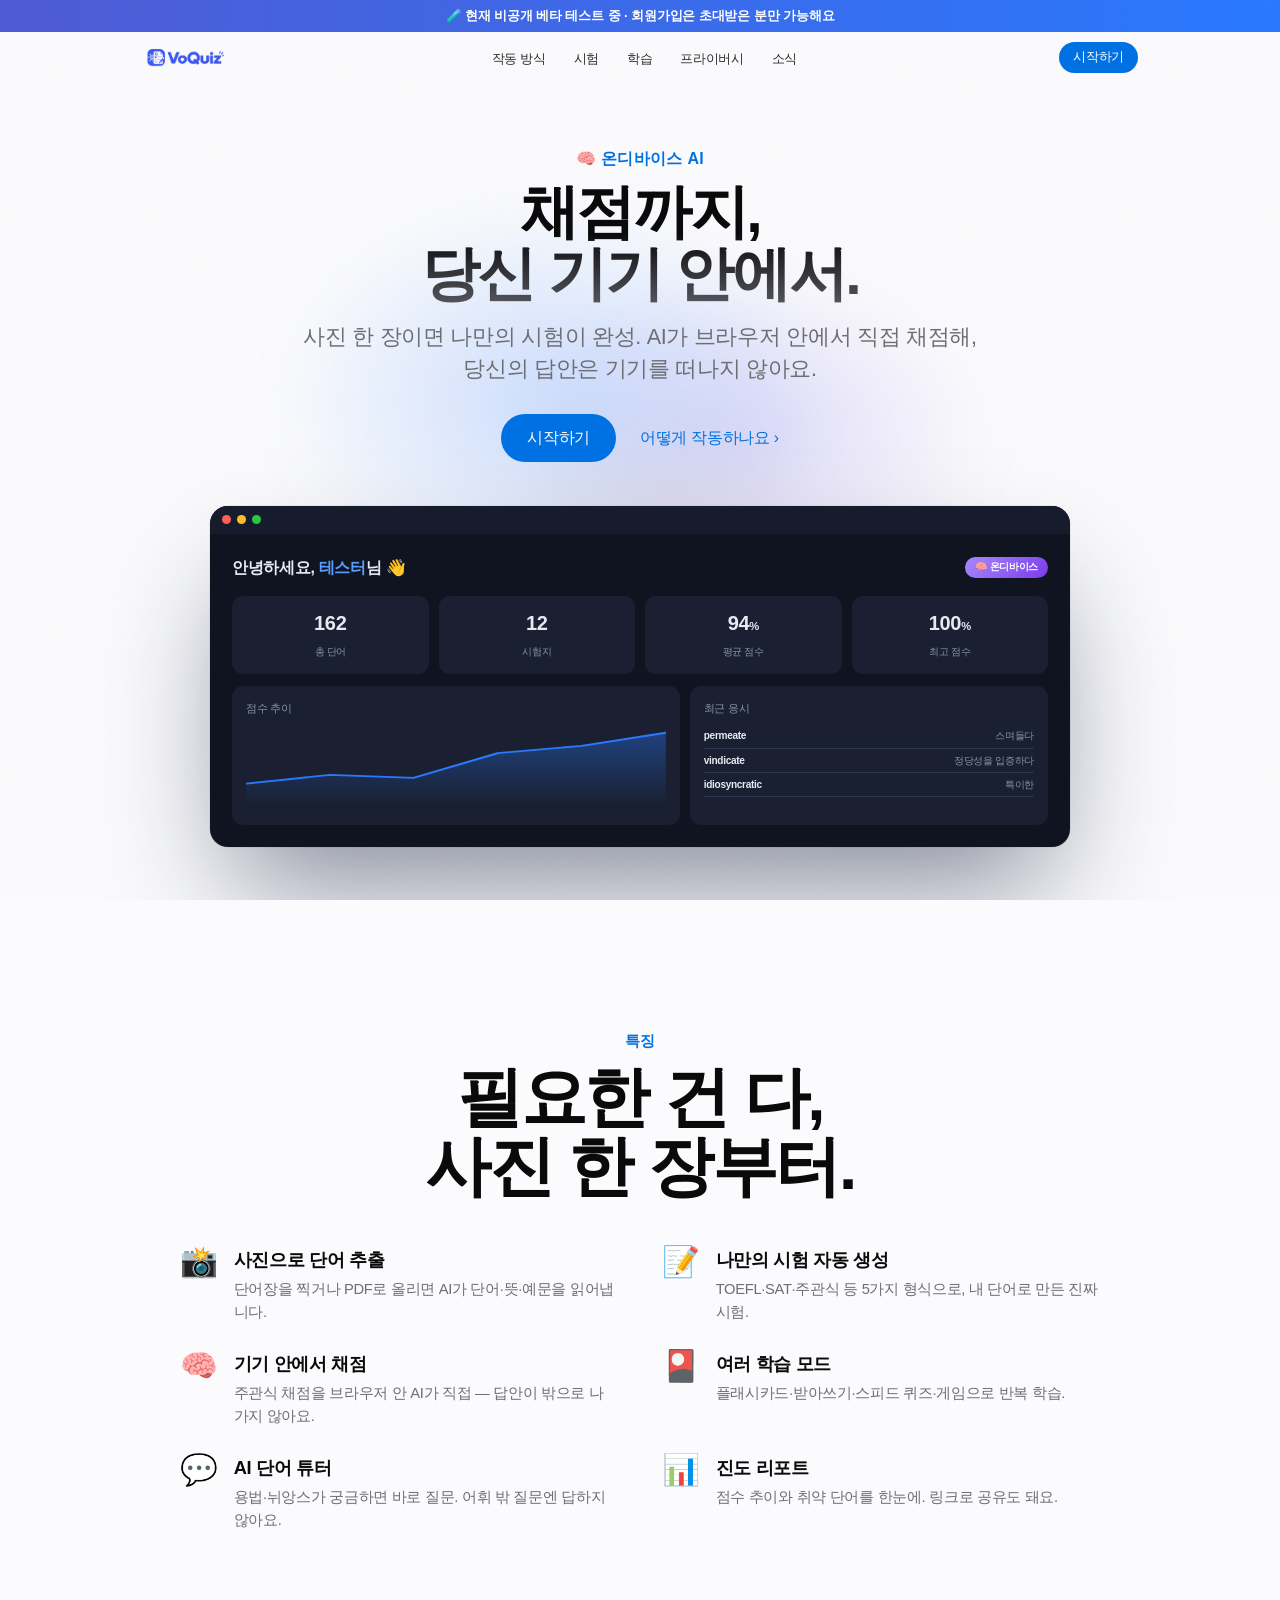
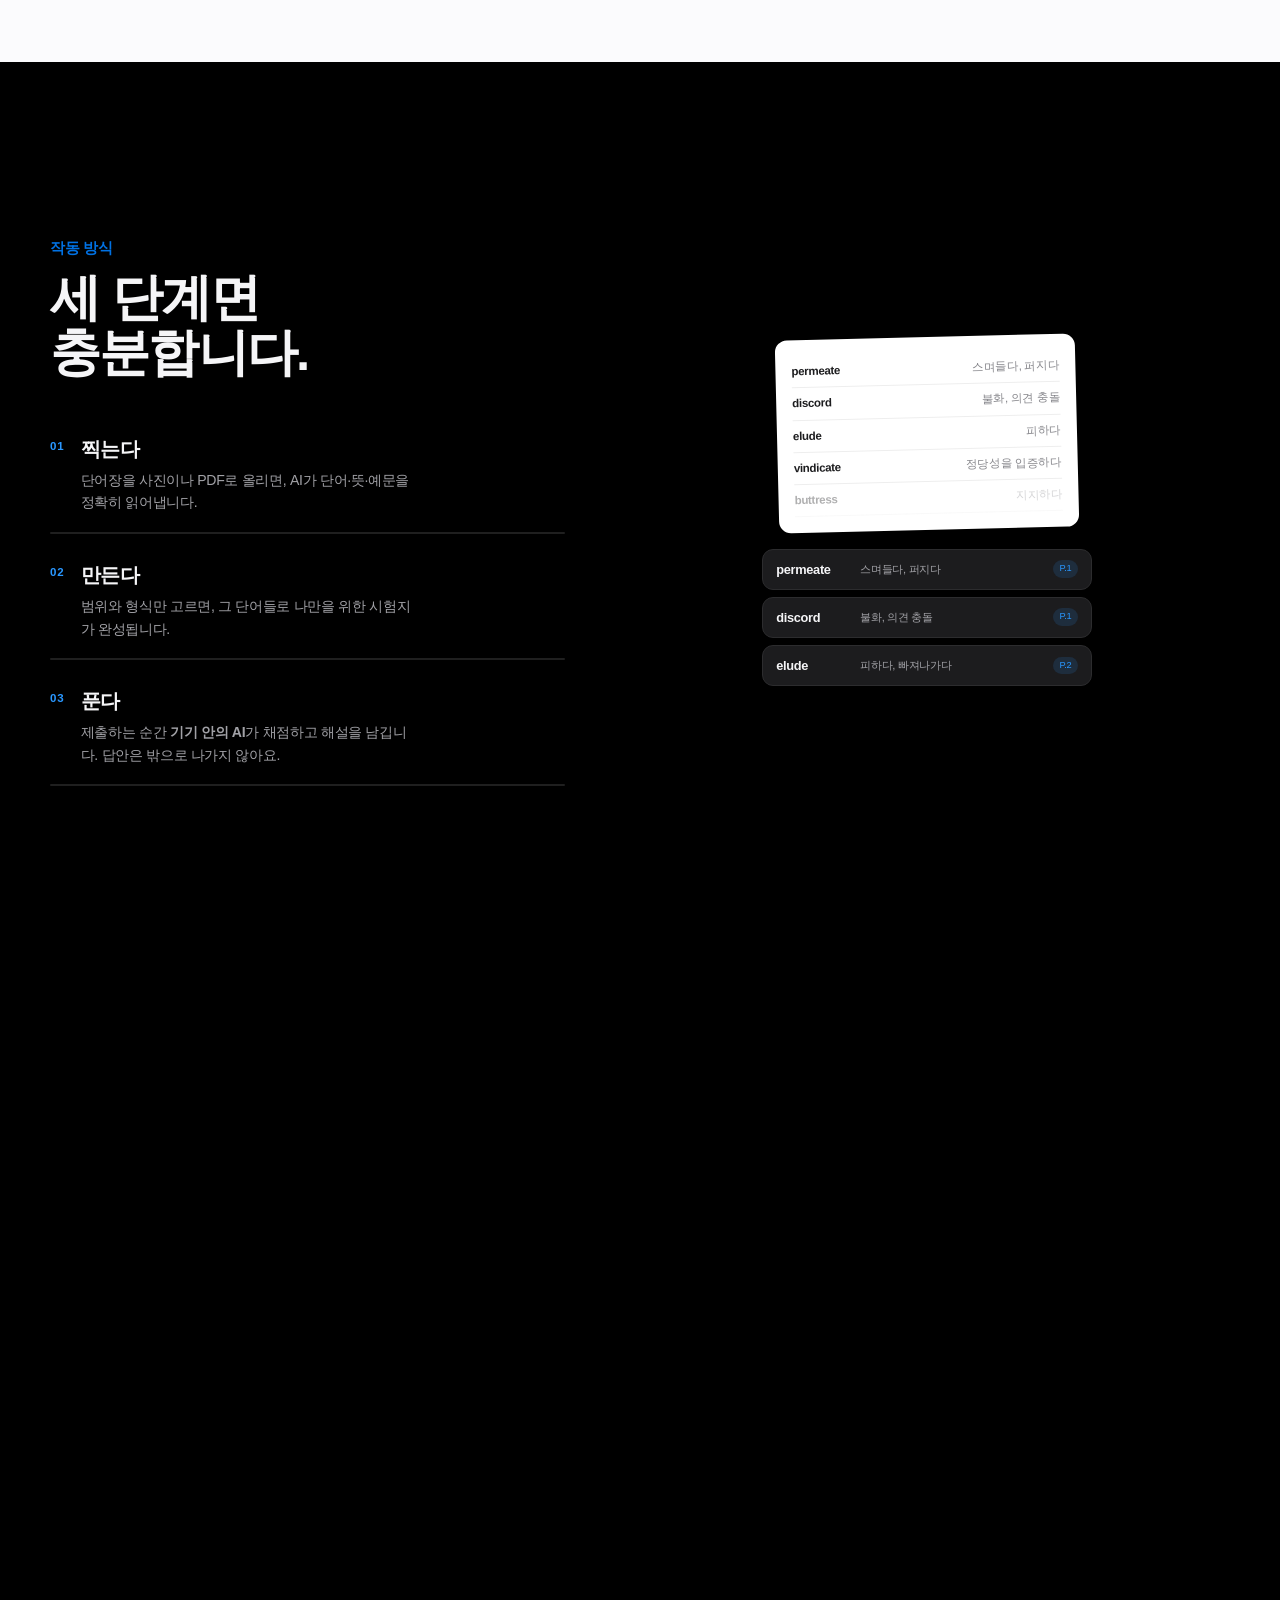
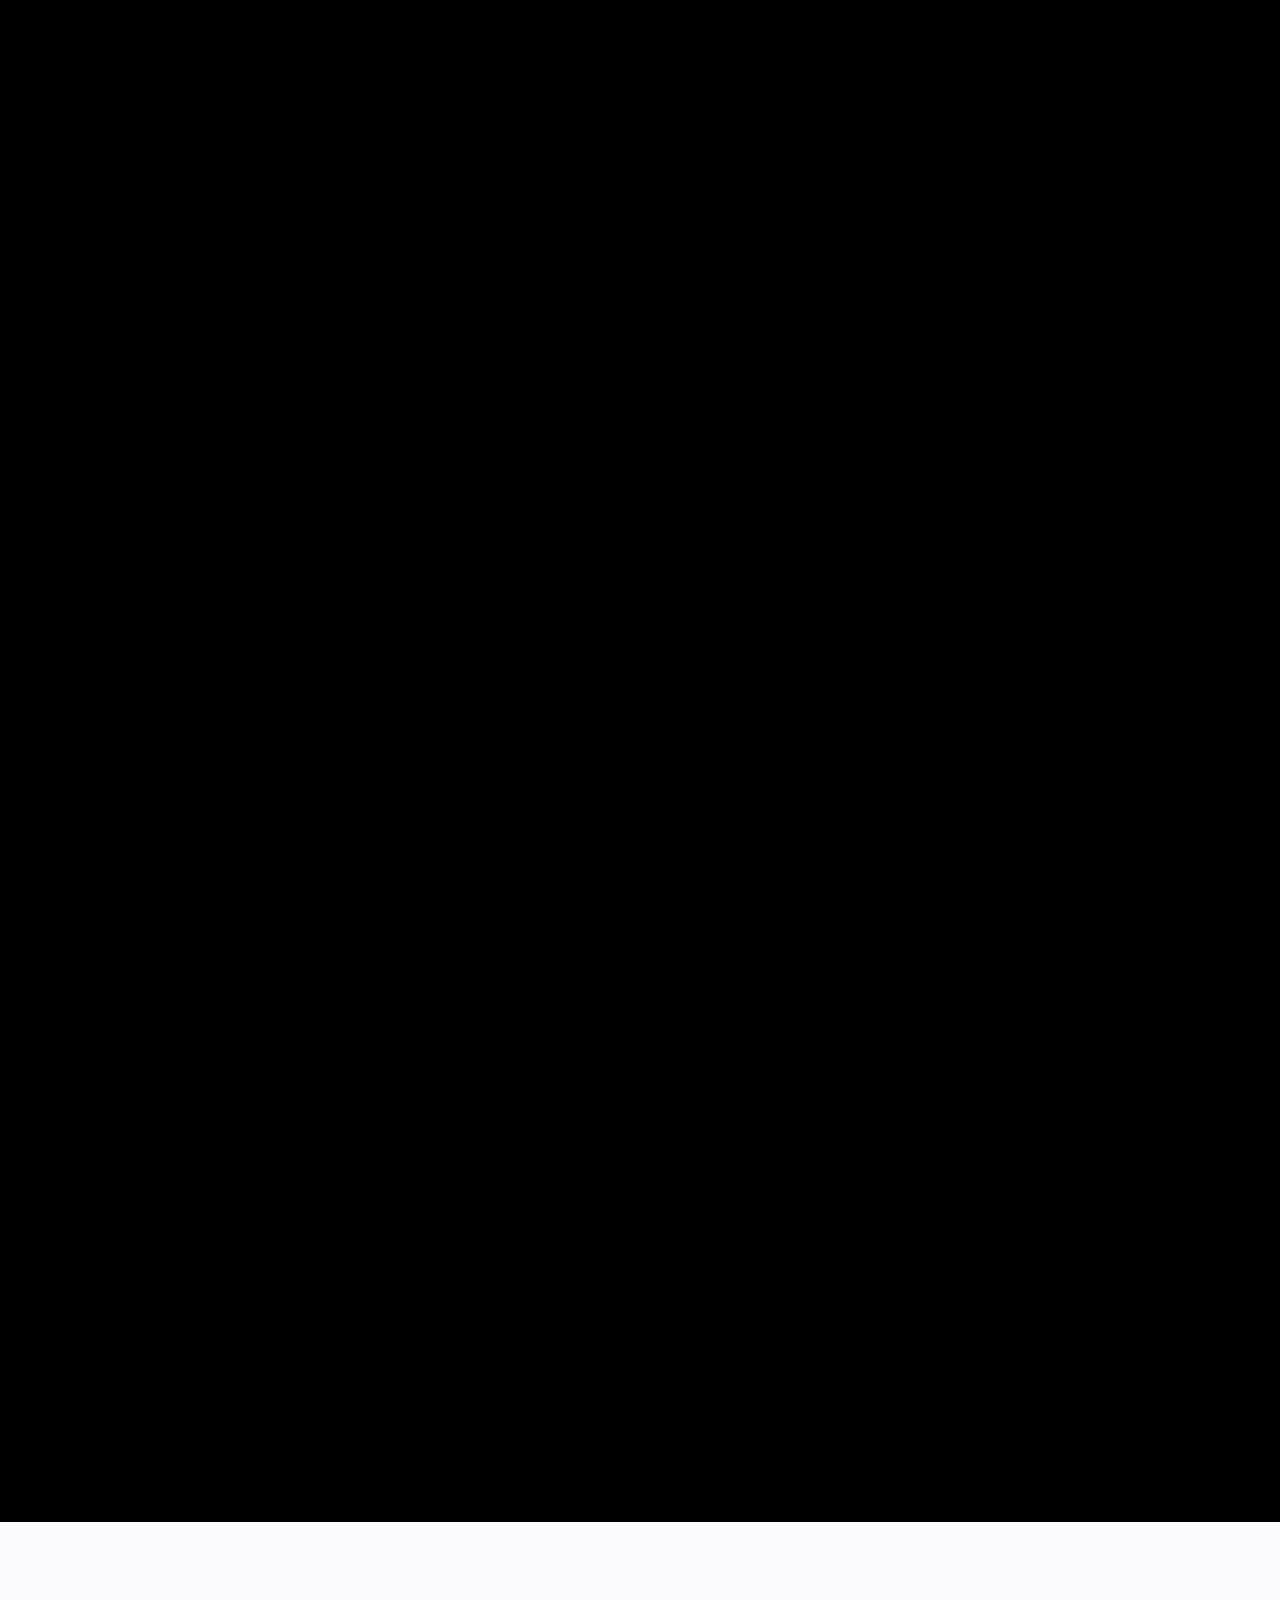
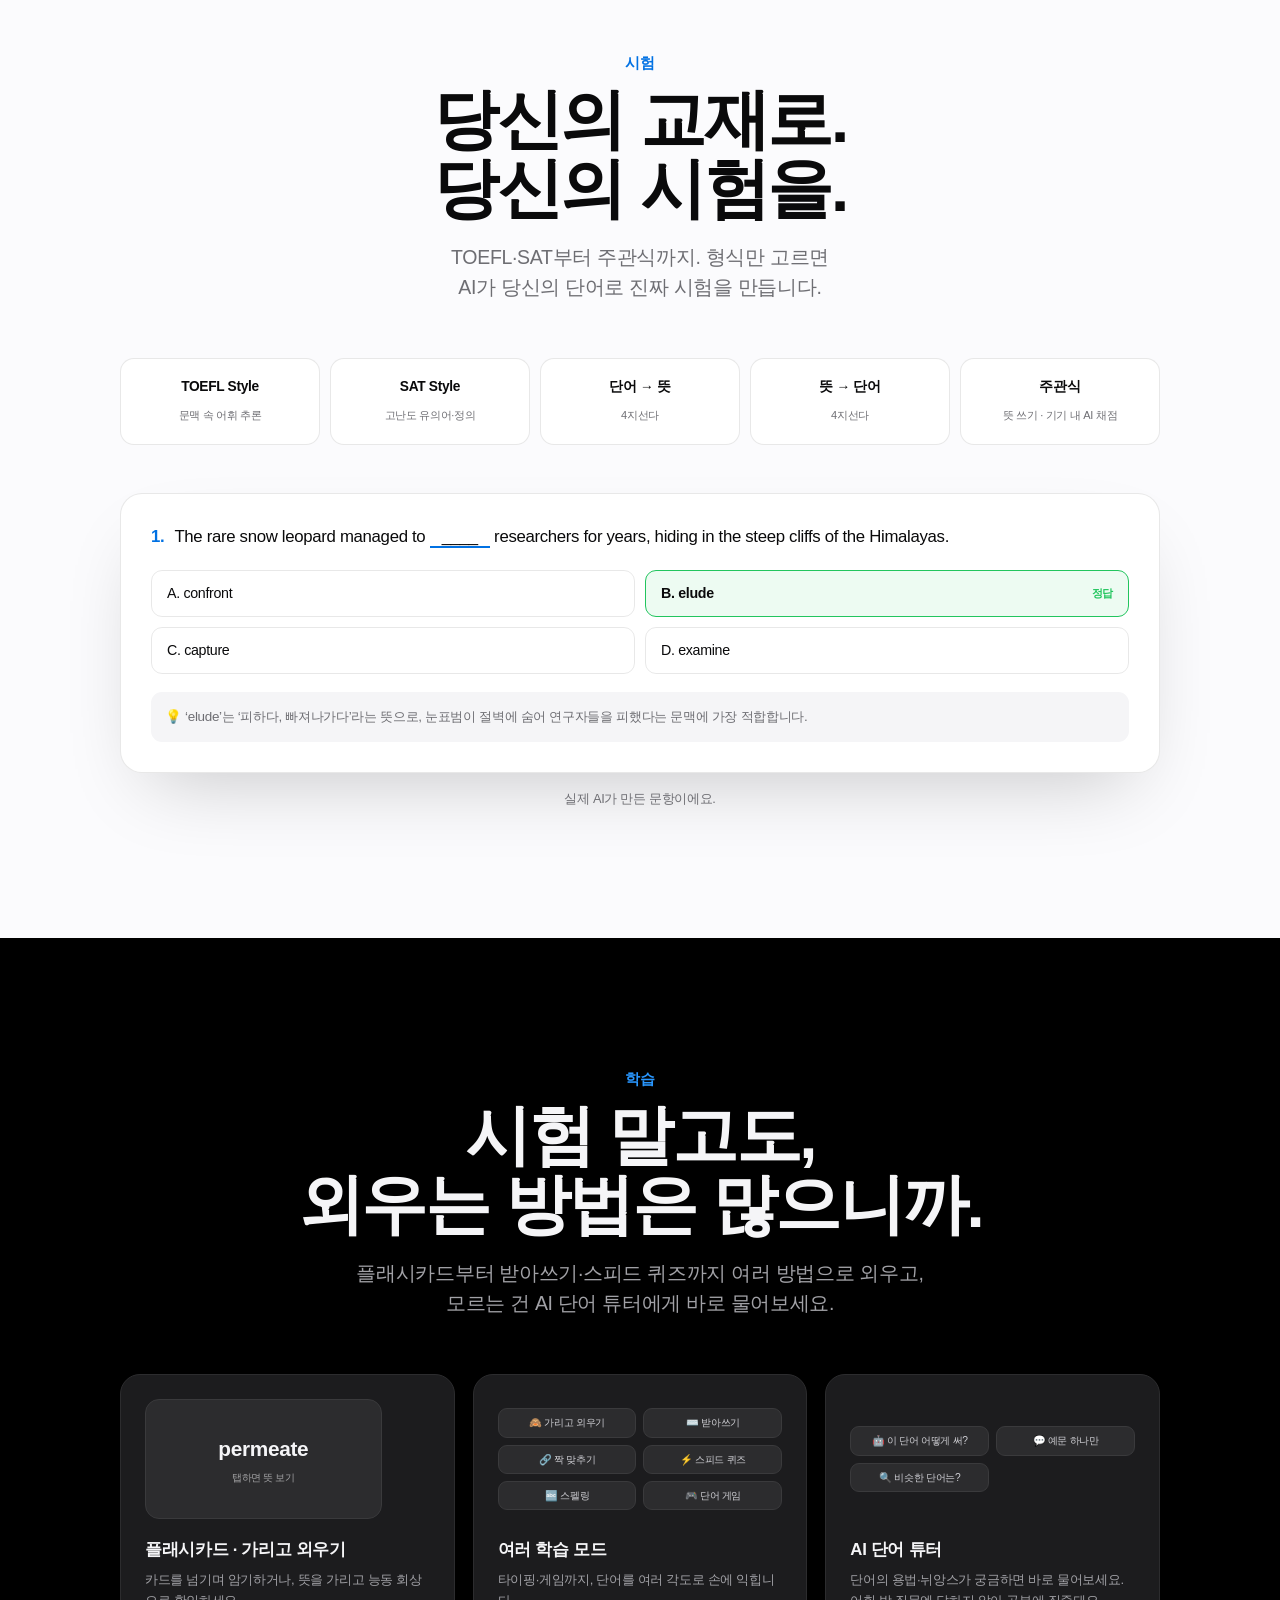
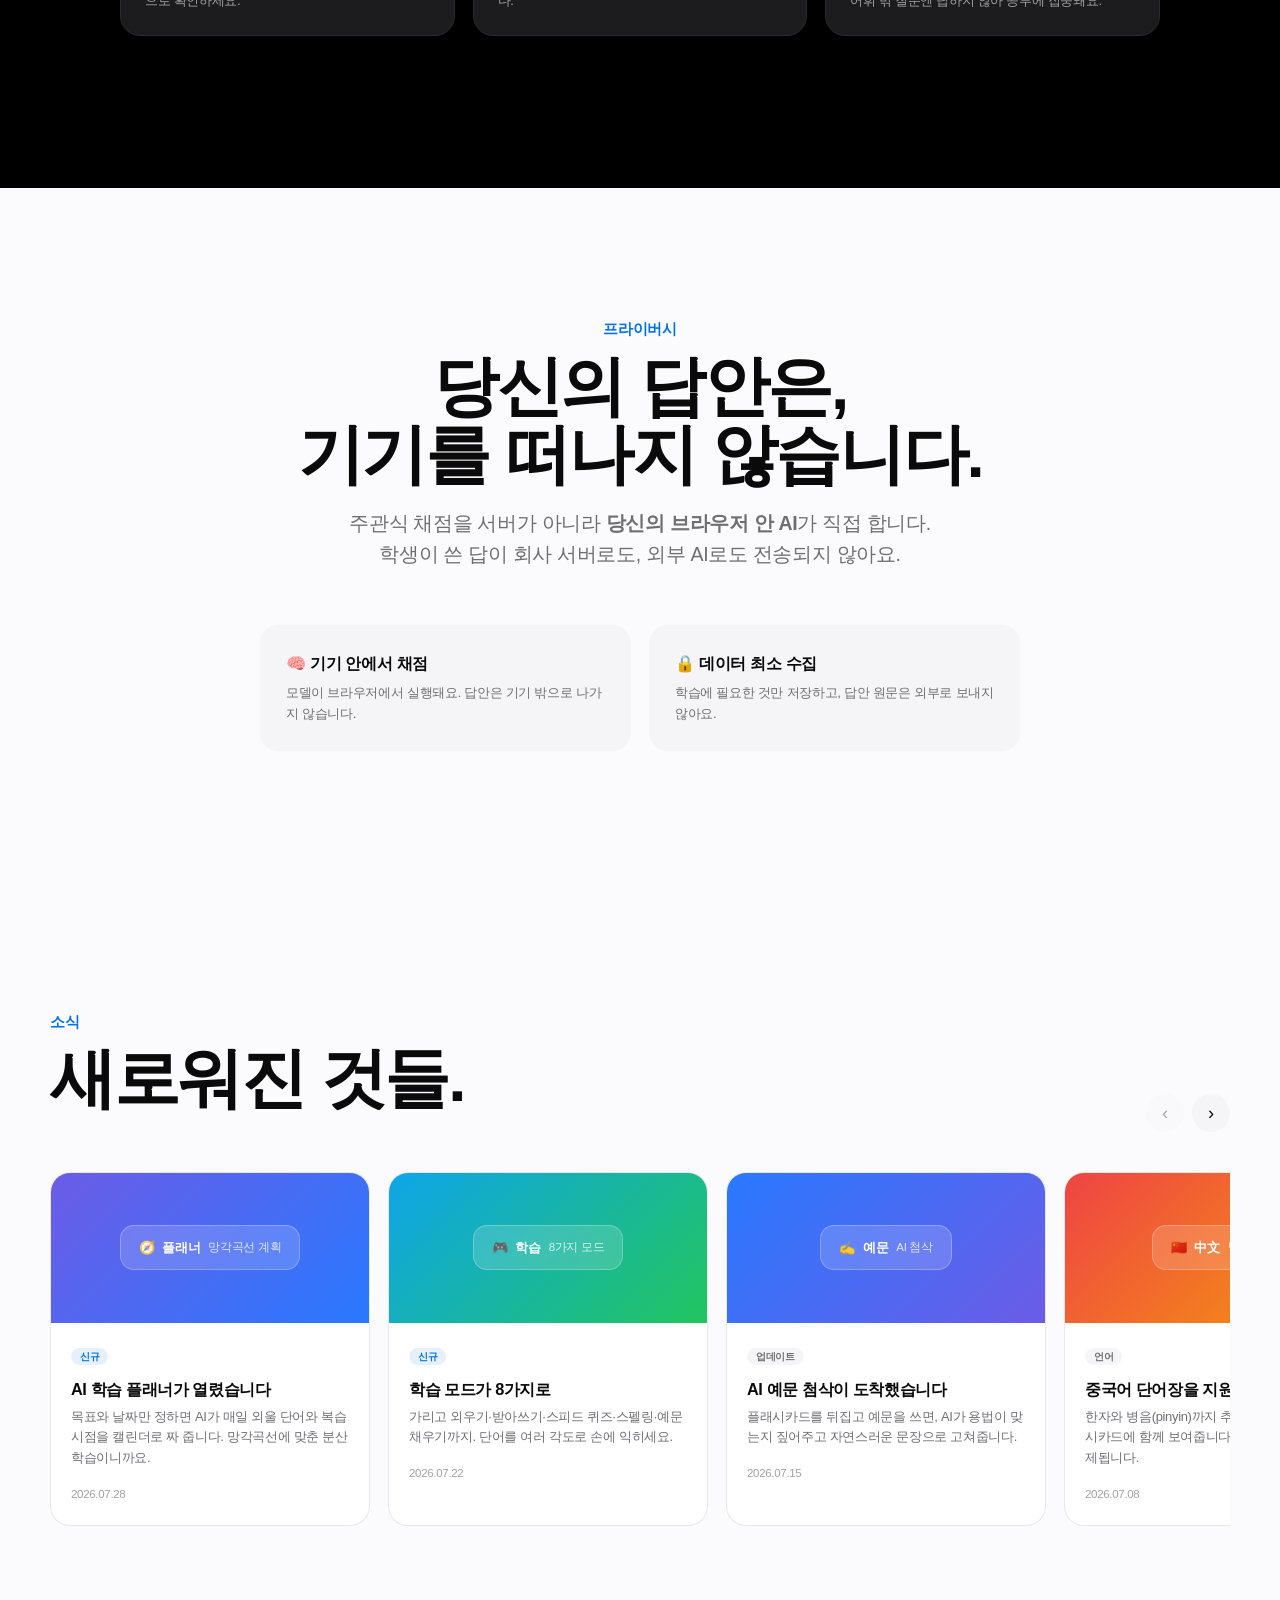
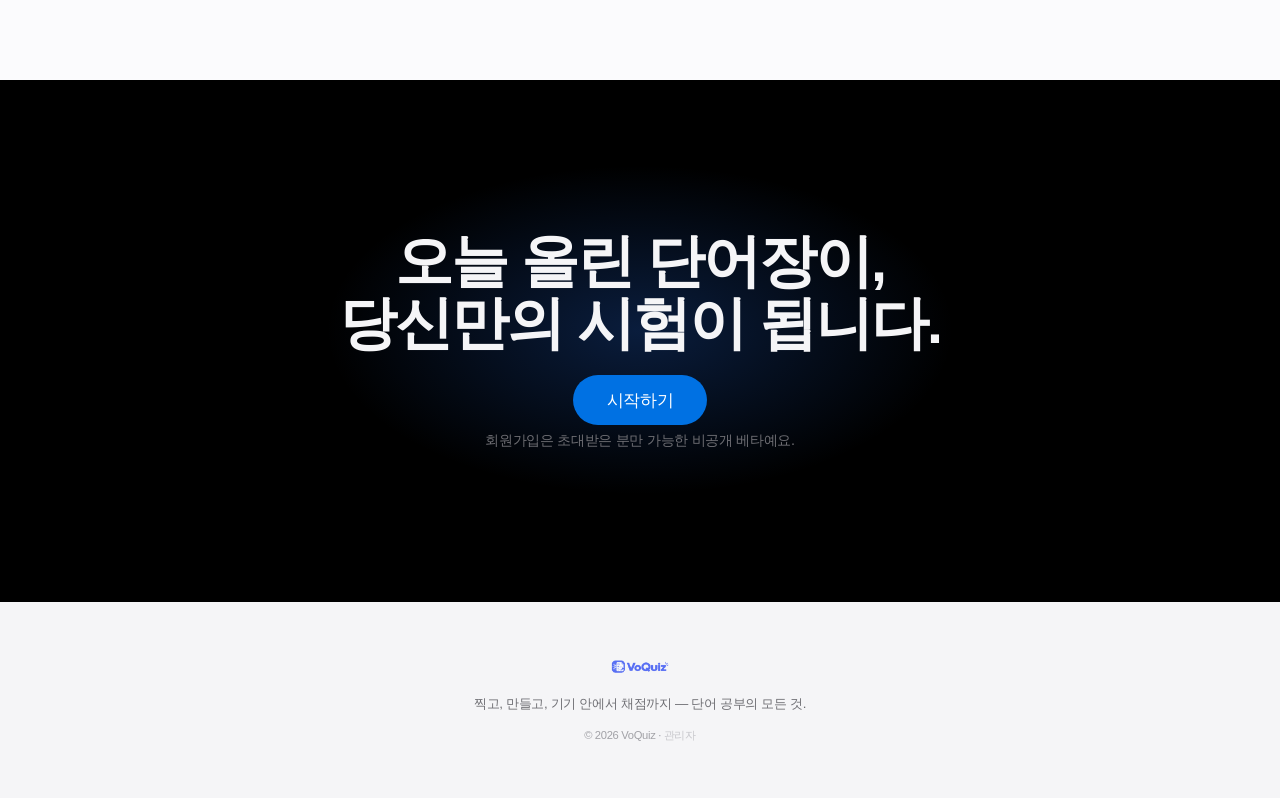
==== commit 783663b9: "랜딩 페이지: 요금제/학원/학부모리포트 개편 되돌리고 원래 사이트로 복원 베타 안내 바 + 온디바이스 채점 강조 버전으로 되돌림 (요금제 섹션 등 제거)" ====
--- a/static/index.html
+++ b/static/index.html
@@ -3,41 +3,45 @@
 <head>
 <meta charset="UTF-8">
 <meta name="viewport" content="width=device-width, initial-scale=1">
-<title>VoQuiz — 찍으면, 시험이 됩니다.</title>
-<meta name="description" content="사진 한 장이면 끝. AI가 단어를 읽어 시험을 만들고, 채점하고, 잊을 때쯤 복습까지 챙깁니다. 학생도 선생님도 VoQuiz 하나로.">
-<link rel="icon" href="assets/favicon.png">
-<link rel="stylesheet" href="style.css?v=7">
+<title>VoQuiz</title>
+<meta name="description" content="사진 한 장이면 끝. AI가 단어를 읽어 나만을 위한 시험을 만들고, 채점은 기기 안에서 — 답안이 밖으로 나가지 않아요.">
+<link rel="icon" href="assets/favicon.png?v=2">
+<link rel="stylesheet" href="style.css?v=11">
 </head>
 <body>
 
 <div id="progress"></div>
 <div class="grain"></div>
 
-<!-- ============ NAV ============ -->
+<!-- ============ 상단 고정 (베타 바 + 내비) ============ -->
+<div class="topfix">
+<div class="beta-bar" id="beta-bar">🧪 현재 <b>비공개 베타 테스트</b> 중 · 회원가입은 <b>초대받은 분</b>만 가능해요</div>
+
 <nav id="nav">
     <div class="nav-inner">
-        <a href="#top" class="nav-logo"><img src="assets/logo.png" alt="VoQuiz"></a>
+        <a href="#top" class="nav-logo"><img src="assets/logo.png?v=2" alt="VoQuiz"></a>
         <ul class="nav-links">
             <li><a href="#how">작동 방식</a></li>
+            <li><a href="#exam">시험</a></li>
             <li><a href="#learn">학습</a></li>
-            <li><a href="#planner">플래너</a></li>
+            <li><a href="#privacy">프라이버시</a></li>
             <li><a href="#news">소식</a></li>
-            <li><a href="#pricing">요금제</a></li>
         </ul>
-        <a href="https://app.voquiz.com" class="nav-cta">시작하기</a>
+        <a href="/app/" class="nav-cta">시작하기</a>
     </div>
 </nav>
+</div>
 
 <!-- ============ HERO (스크롤 스크럽) ============ -->
 <header id="top" class="hero">
     <div class="hero-aurora"></div>
     <div class="hero-sticky">
         <div class="hero-copy" id="hero-copy">
-            <p class="eyebrow">VoQuiz</p>
-            <h1 class="hero-title">찍으면,<br>시험이 됩니다.</h1>
-            <p class="hero-sub">사진 한 장이면 충분해요. AI가 단어를 읽어<br>시험을 만들고, 채점하고, 복습까지 끝냅니다.</p>
+            <p class="eyebrow">🧠 온디바이스 AI</p>
+            <h1 class="hero-title">채점까지,<br>당신 기기 안에서.</h1>
+            <p class="hero-sub">사진 한 장이면 나만의 시험이 완성. AI가 브라우저 안에서 직접 채점해,<br>당신의 답안은 기기를 떠나지 않아요.</p>
             <div class="hero-cta">
-                <a href="https://app.voquiz.com" class="btn-primary">무료로 시작하기</a>
+                <a href="/app/" class="btn-primary">시작하기</a>
                 <a href="#how" class="btn-link">어떻게 작동하나요 ›</a>
             </div>
         </div>
@@ -48,7 +52,7 @@
                 <div class="window-body">
                     <div class="mock-top">
                         <div class="mock-greet">안녕하세요, <b>테스터</b>님 👋</div>
-                        <div class="mock-chip">선생님</div>
+                        <div class="mock-chip">🧠 온디바이스</div>
                     </div>
                     <div class="mock-kpis">
                         <div class="mock-kpi"><b>162</b><span>총 단어</span></div>
@@ -69,9 +73,7 @@
                             </svg>
                         </div>
                         <div class="mock-card">
-                            <div class="mock-card-t">단어 숙련도</div>
-                            <div class="mock-bar"><i style="width:62%;background:#22c55e"></i><i style="width:26%;background:#2979ff"></i><i style="width:12%;background:#ef4444"></i></div>
-                            <div class="mock-legend"><span>정복 101</span><span>학습중 42</span><span>취약 19</span></div>
+                            <div class="mock-card-t">최근 응시</div>
                             <div class="mock-words">
                                 <div><b>permeate</b><em>스며들다</em></div>
                                 <div><b>vindicate</b><em>정당성을 입증하다</em></div>
@@ -85,17 +87,23 @@
     </div>
 </header>
 
-<!-- ============ 지표 ============ -->
-<section class="strip">
-    <div class="strip-inner">
-        <div class="stat reveal"><b data-count="162">0</b><span>사진 한 장에서 뽑은 단어</span></div>
-        <div class="stat reveal"><b data-count="5">0</b><span>골라 쓰는 시험 형식</span></div>
-        <div class="stat reveal"><b data-count="2">0</b><span>지원 언어</span></div>
-        <div class="stat reveal"><b>∞</b><span>언제든 다시 도전</span></div>
-    </div>
-</section>
-
-<!-- ============ PINNED — 작동 방식 (스크롤에 따라 장면 전환) ============ -->
+<!-- ============ 특징 ============ -->
+<section id="features" class="sec">
+    <div class="sec-inner">
+        <p class="kicker reveal">특징</p>
+        <h2 class="sec-title lines"><span><i>필요한 건 다,</i></span><span><i>사진 한 장부터.</i></span></h2>
+        <div class="feat-list">
+            <div class="feat-item reveal"><span class="fi-ico">📸</span><div><h3>사진으로 단어 추출</h3><p>단어장을 찍거나 PDF로 올리면 AI가 단어·뜻·예문을 읽어냅니다.</p></div></div>
+            <div class="feat-item reveal"><span class="fi-ico">📝</span><div><h3>나만의 시험 자동 생성</h3><p>TOEFL·SAT·주관식 등 5가지 형식으로, 내 단어로 만든 진짜 시험.</p></div></div>
+            <div class="feat-item reveal"><span class="fi-ico">🧠</span><div><h3>기기 안에서 채점</h3><p>주관식 채점을 브라우저 안 AI가 직접 — 답안이 밖으로 나가지 않아요.</p></div></div>
+            <div class="feat-item reveal"><span class="fi-ico">🎴</span><div><h3>여러 학습 모드</h3><p>플래시카드·받아쓰기·스피드 퀴즈·게임으로 반복 학습.</p></div></div>
+            <div class="feat-item reveal"><span class="fi-ico">💬</span><div><h3>AI 단어 튜터</h3><p>용법·뉘앙스가 궁금하면 바로 질문. 어휘 밖 질문엔 답하지 않아요.</p></div></div>
+            <div class="feat-item reveal"><span class="fi-ico">📊</span><div><h3>진도 리포트</h3><p>점수 추이와 취약 단어를 한눈에. 링크로 공유도 돼요.</p></div></div>
+        </div>
+    </div>
+</section>
+
+<!-- ============ PINNED — 작동 방식 ============ -->
 <section id="how" class="pin">
     <div class="pin-sticky">
         <div class="pin-grid">
@@ -105,17 +113,17 @@
                 <ol class="steps" id="steps">
                     <li class="step active" data-step="0">
                         <span class="s-num">01</span>
-                        <div><h3>찍는다</h3><p>단어장을 사진이나 PDF로 올리기만 하세요. AI가 단어·뜻·예문·페이지까지 정확히 읽어냅니다.</p></div>
+                        <div><h3>찍는다</h3><p>단어장을 사진이나 PDF로 올리면, AI가 단어·뜻·예문을 정확히 읽어냅니다.</p></div>
                         <div class="s-rail"><i></i></div>
                     </li>
                     <li class="step" data-step="1">
                         <span class="s-num">02</span>
-                        <div><h3>만든다</h3><p>범위와 형식만 고르면, 그 단어들로 진짜 같은 시험지가 완성됩니다.</p></div>
+                        <div><h3>만든다</h3><p>범위와 형식만 고르면, 그 단어들로 나만을 위한 시험지가 완성됩니다.</p></div>
                         <div class="s-rail"><i></i></div>
                     </li>
                     <li class="step" data-step="2">
                         <span class="s-num">03</span>
-                        <div><h3>푼다</h3><p>제출하는 순간 AI가 채점하고, 해설과 약한 단어까지 콕 짚어 줍니다.</p></div>
+                        <div><h3>푼다</h3><p>제출하는 순간 <b>기기 안의 AI</b>가 채점하고 해설을 남깁니다. 답안은 밖으로 나가지 않아요.</p></div>
                         <div class="s-rail"><i></i></div>
                     </li>
                 </ol>
@@ -148,7 +156,7 @@
                             <div class="gen-list">
                                 <div class="gen-row"><b>TOEFL Style</b><em>문맥 추론</em></div>
                                 <div class="gen-row"><b>단어 → 뜻</b><em>4지선다</em></div>
-                                <div class="gen-row"><b>주관식</b><em>AI 채점</em></div>
+                                <div class="gen-row"><b>주관식</b><em>기기 내 채점</em></div>
                             </div>
                             <div class="gen-out">
                                 <p>The rare snow leopard managed to <u>____</u> researchers for years.</p>
@@ -170,9 +178,9 @@
                             <div class="res-rows">
                                 <div class="res-row ok"><span>elude</span><em>✓ 정답</em></div>
                                 <div class="res-row ok"><span>buttress</span><em>✓ 정답</em></div>
-                                <div class="res-row no"><span>desecrate</span><em>✗ 복습 큐로</em></div>
-                            </div>
-                            <p class="res-note">💡 AI가 해설을 남기고, 틀린 단어는 잊을 때쯤 다시 물어봅니다.</p>
+                                <div class="res-row no"><span>desecrate</span><em>✗ 오답</em></div>
+                            </div>
+                            <p class="res-note">🧠 채점은 브라우저 안 AI가 직접 — 답안이 서버로 전송되지 않아요.</p>
                         </div>
                     </div>
                 </div>
@@ -193,7 +201,7 @@
             <div class="fmt reveal"><b>SAT Style</b><span>고난도 유의어·정의</span></div>
             <div class="fmt reveal"><b>단어 → 뜻</b><span>4지선다</span></div>
             <div class="fmt reveal"><b>뜻 → 단어</b><span>4지선다</span></div>
-            <div class="fmt reveal"><b>주관식</b><span>뜻 쓰기 · AI 채점</span></div>
+            <div class="fmt reveal"><b>주관식</b><span>뜻 쓰기 · 기기 내 AI 채점</span></div>
         </div>
 
         <div class="qcard reveal">
@@ -214,8 +222,8 @@
 <section id="learn" class="sec sec-dark">
     <div class="sec-inner">
         <p class="kicker reveal">학습</p>
-        <h2 class="sec-title lines"><span><i>외울 때까지,</i></span><span><i>잊을 때쯤 다시.</i></span></h2>
-        <p class="sec-sub reveal">플래시카드부터 받아쓰기·스피드 퀴즈까지 8가지 방법으로 외우고,<br>망각곡선이 잊을 때쯤 딱 맞춰 다시 물어봅니다.</p>
+        <h2 class="sec-title lines"><span><i>시험 말고도,</i></span><span><i>외우는 방법은 많으니까.</i></span></h2>
+        <p class="sec-sub reveal">플래시카드부터 받아쓰기·스피드 퀴즈까지 여러 방법으로 외우고,<br>모르는 건 AI 단어 튜터에게 바로 물어보세요.</p>
 
         <div class="learn-grid">
             <div class="lcard reveal">
@@ -230,132 +238,33 @@
                 <div class="modes">
                     <span>🙈 가리고 외우기</span><span>⌨️ 받아쓰기</span>
                     <span>🔗 짝 맞추기</span><span>⚡ 스피드 퀴즈</span>
-                    <span>🔤 스펠링</span><span>📝 예문 채우기</span>
-                </div>
-                <h3>8가지 학습 모드</h3>
-                <p>타이핑·게임·빈칸 채우기까지. 단어를 여러 각도로 손에 익힙니다.</p>
+                    <span>🔤 스펠링</span><span>🎮 단어 게임</span>
+                </div>
+                <h3>여러 학습 모드</h3>
+                <p>타이핑·게임까지, 단어를 여러 각도로 손에 익힙니다.</p>
             </div>
             <div class="lcard reveal">
-                <div class="srs">
-                    <div class="srs-row"><span>1일</span><i style="width:16%"></i></div>
-                    <div class="srs-row"><span>4일</span><i style="width:36%"></i></div>
-                    <div class="srs-row"><span>16일</span><i style="width:66%"></i></div>
-                    <div class="srs-row"><span>35일</span><i style="width:92%"></i></div>
-                </div>
-                <h3>간격 반복(SRS)</h3>
-                <p>맞힐수록 간격이 늘고, 틀리면 즉시 다시 나옵니다.</p>
-            </div>
-        </div>
-
-        <div class="ai-check reveal">
-            <div class="ai-check-in">
-                <div class="ai-label">✍️ 이 단어로 예문을 써보세요</div>
-                <div class="ai-input">A strong smell of coffee began to permeate the whole office.</div>
-                <div class="ai-fb">
-                    <b>✅ 잘 썼어요!</b>
-                    <p>커피 향이 사무실 전체에 퍼지는 모습을 ‘permeate’로 아주 자연스럽고 생생하게 표현했어요.</p>
-                </div>
-            </div>
-            <div class="ai-side">
-                <h3>AI 예문 첨삭</h3>
-                <p>맞게 썼는지, 어색하면 어떻게 고칠지 — 선생님이 옆에 있는 것처럼 짚어 줍니다.</p>
-                <span class="tag">프리미엄 · 선생님</span>
-            </div>
-        </div>
-    </div>
-</section>
-
-<!-- ============ PLANNER ============ -->
-<section id="planner" class="sec">
-    <div class="sec-inner">
-        <p class="kicker reveal">AI 학습 플래너</p>
-        <h2 class="sec-title lines"><span><i>언제 무엇을 외울지,</i></span><span><i>AI가 짜 드립니다.</i></span></h2>
-        <p class="sec-sub reveal">목표와 시험 날짜만 정하세요. 에빙하우스 망각곡선에 맞춰<br>AI가 ‘오늘 무엇을 외울지’를 매일 캘린더에 채워 줍니다.</p>
-
-        <div class="plan-wrap">
-            <div class="plan-card reveal">
-                <div class="plan-goal">
-                    <span class="pg-ico">🧭</span>
-                    <div><b>여름방학 어휘 마스터</b><span>D-30 · 162단어 · 하루 8단어</span></div>
-                </div>
-                <div class="plan-cal">
-                    <div class="cal-cell"><em>1</em><i class="d-new"></i></div>
-                    <div class="cal-cell"><em>2</em><i class="d-new"></i><i class="d-rev"></i></div>
-                    <div class="cal-cell"><em>3</em><i class="d-new"></i><i class="d-rev"></i></div>
-                    <div class="cal-cell off"><em>4</em></div>
-                    <div class="cal-cell"><em>5</em><i class="d-new"></i><i class="d-rev"></i></div>
-                    <div class="cal-cell today"><em>6</em><i class="d-new"></i><i class="d-rev"></i></div>
-                    <div class="cal-cell"><em>7</em><i class="d-rev"></i></div>
-                    <div class="cal-cell"><em>8</em><i class="d-new"></i><i class="d-rev"></i></div>
-                    <div class="cal-cell"><em>9</em><i class="d-new"></i><i class="d-rev"></i></div>
-                    <div class="cal-cell"><em>10</em><i class="d-rev"></i></div>
-                    <div class="cal-cell"><em>11</em><i class="d-new"></i><i class="d-rev"></i></div>
-                    <div class="cal-cell off"><em>12</em></div>
-                    <div class="cal-cell"><em>13</em><i class="d-rev"></i></div>
-                    <div class="cal-cell"><em>14</em><i class="d-new"></i><i class="d-rev"></i></div>
-                </div>
-                <div class="plan-legend"><span><i class="d-new"></i> 새 단어</span><span><i class="d-rev"></i> 복습</span><span class="off-note">쉬는 날은 자동으로 건너뜁니다</span></div>
-            </div>
-
-            <div class="plan-card reveal">
-                <div class="pc-t">📉 예상 망각곡선 &amp; 복습 시점</div>
-                <svg viewBox="0 0 300 120" class="curve" preserveAspectRatio="none">
-                    <defs><linearGradient id="cg" x1="0" y1="0" x2="0" y2="1">
-                        <stop offset="0%" stop-color="#6c5ce7" stop-opacity=".28"/>
-                        <stop offset="100%" stop-color="#6c5ce7" stop-opacity="0"/>
-                    </linearGradient></defs>
-                    <path d="M0 22 L38 66 L44 24 L96 72 L102 24 L152 70 L158 24 L214 68 L220 24 L288 62 L288 120 L0 120 Z" fill="url(#cg)"/>
-                    <path d="M0 22 L38 66 L44 24 L96 72 L102 24 L152 70 L158 24 L214 68 L220 24 L288 62" fill="none" stroke="#6c5ce7" stroke-width="2.4" stroke-linecap="round" stroke-linejoin="round"/>
-                    <g class="cdots"><circle cx="44" cy="24" r="3.4"/><circle cx="102" cy="24" r="3.4"/><circle cx="158" cy="24" r="3.4"/><circle cx="220" cy="24" r="3.4"/></g>
-                </svg>
-                <div class="plan-iv"><span>1일</span><span>3일</span><span>7일</span><span>17일</span><span>39일</span></div>
-                <p class="plan-note">간격을 점점 늘리는 분산 학습이 벼락치기보다 오래 남습니다. — 에빙하우스 · 간격 효과</p>
-            </div>
-        </div>
-    </div>
-</section>
-
-<!-- ============ ACADEMY ============ -->
-<section id="academy" class="sec">
-    <div class="sec-inner">
-        <p class="kicker reveal">학원 · 교사</p>
-        <h2 class="sec-title lines"><span><i>가르치는 사람을</i></span><span><i>위해 설계했습니다.</i></span></h2>
-        <p class="sec-sub reveal">반을 만들고 코드만 알려주면 끝. 시험지를 배정하면<br>채점은 AI가 대신하고, 성적표는 저절로 쌓입니다.</p>
-
-        <div class="class-demo reveal">
-            <div class="cd-head">
-                <div><b>중2 영어 A반</b><span class="code">EDX0EY</span></div>
-                <div class="cd-meta">학생 24명 · 과제 3개</div>
-            </div>
-            <table class="cd-table">
-                <thead><tr><th>학생</th><th>Day 1–5</th><th>Day 6–10</th><th>모의고사</th></tr></thead>
-                <tbody>
-                    <tr><td>김민준</td><td><b class="hi">100%</b></td><td><b class="hi">92%</b></td><td><b class="mid">78%</b></td></tr>
-                    <tr><td>이서연</td><td><b class="hi">96%</b></td><td><b class="mid">74%</b></td><td><b class="hi">88%</b></td></tr>
-                    <tr><td>박지호</td><td><b class="mid">68%</b></td><td><b class="lo">42%</b></td><td><span class="none">미응시</span></td></tr>
-                    <tr><td>최수아</td><td><b class="hi">100%</b></td><td><b class="hi">100%</b></td><td><b class="hi">94%</b></td></tr>
-                </tbody>
-            </table>
-        </div>
+                <div class="modes">
+                    <span>🤖 이 단어 어떻게 써?</span><span>💬 예문 하나만</span>
+                    <span>🔍 비슷한 단어는?</span>
+                </div>
+                <h3>AI 단어 튜터</h3>
+                <p>단어의 용법·뉘앙스가 궁금하면 바로 물어보세요. 어휘 밖 질문엔 답하지 않아 공부에 집중돼요.</p>
+            </div>
+        </div>
+    </div>
+</section>
+
+<!-- ============ PRIVACY (온디바이스) ============ -->
+<section id="privacy" class="sec">
+    <div class="sec-inner narrow">
+        <p class="kicker reveal">프라이버시</p>
+        <h2 class="sec-title lines"><span><i>당신의 답안은,</i></span><span><i>기기를 떠나지 않습니다.</i></span></h2>
+        <p class="sec-sub reveal">주관식 채점을 서버가 아니라 <b>당신의 브라우저 안 AI</b>가 직접 합니다.<br>학생이 쓴 답이 회사 서버로도, 외부 AI로도 전송되지 않아요.</p>
 
         <div class="two-up">
-            <div class="up reveal"><h3>참여 코드 하나로</h3><p>학생은 코드만 입력하면 반에 들어옵니다. 초대도, 계정 관리도 필요 없습니다.</p></div>
-            <div class="up reveal"><h3>손으로 만들던 단어시험, 이제 그만</h3><p>단어장 한 번 올리면 주간 시험이 자동으로 나옵니다. 채점 시간은 0분.</p></div>
-        </div>
-    </div>
-</section>
-
-<!-- ============ REPORT ============ -->
-<section class="sec sec-dark">
-    <div class="sec-inner narrow">
-        <p class="kicker reveal">학부모 리포트</p>
-        <h2 class="sec-title lines"><span><i>성장은</i></span><span><i>보여야 합니다.</i></span></h2>
-        <p class="sec-sub reveal">링크 하나면 됩니다. 로그인도 앱도 없이,<br>학부모가 아이의 진도와 약한 단어를 한눈에 확인해요.</p>
-        <div class="report-mock reveal">
-            <div class="rm-head">📊 <b>테스터</b>님의 학습 리포트</div>
-            <div class="rm-kpis"><div><b>162</b><span>총 단어</span></div><div><b>94%</b><span>평균</span></div><div><b>100%</b><span>최고</span></div></div>
-            <div class="rm-bar"><i style="width:62%;background:#22c55e"></i><i style="width:26%;background:#2979ff"></i><i style="width:12%;background:#ef4444"></i></div>
-            <div class="rm-weak"><span>discord</span><span>buttress</span><span>desecrate</span></div>
+            <div class="up reveal"><h3>🧠 기기 안에서 채점</h3><p>모델이 브라우저에서 실행돼요. 답안은 기기 밖으로 나가지 않습니다.</p></div>
+            <div class="up reveal"><h3>🔒 데이터 최소 수집</h3><p>학습에 필요한 것만 저장하고, 답안 원문은 외부로 보내지 않아요.</p></div>
         </div>
     </div>
 </section>
@@ -412,18 +321,6 @@
             </article>
 
             <article class="news-card reveal">
-                <div class="nc-visual v2">
-                    <div class="nc-mini">🏫 <b>학원</b><span>반 개설</span></div>
-                </div>
-                <div class="nc-body">
-                    <span class="nc-tag">업데이트</span>
-                    <h3>학원·교사 모드 오픈</h3>
-                    <p>반을 만들고 참여 코드를 공유하세요. 시험지를 배정하면 학생별 성적이 대시보드에 자동으로 쌓입니다.</p>
-                    <time>2026.07.12</time>
-                </div>
-            </article>
-
-            <article class="news-card reveal">
                 <div class="nc-visual v3">
                     <div class="nc-mini">🇨🇳 <b>中文</b><span>병음 지원</span></div>
                 </div>
@@ -462,96 +359,24 @@
     </div>
 </section>
 
-<!-- ============ PRICING ============ -->
-<section id="pricing" class="sec sec-gray">
-    <div class="sec-inner">
-        <p class="kicker reveal">요금제</p>
-        <h2 class="sec-title lines"><span><i>쓰는 만큼.</i></span><span><i>가르치는 만큼.</i></span></h2>
-        <p class="sec-sub reveal">무료로 시작해서, 필요할 때만 올리세요.<br>숨은 비용 없이 — 쓰는 만큼, 가르치는 만큼만.</p>
-
-        <div class="price-grid">
-            <div class="price reveal">
-                <div class="p-name">기본</div>
-                <div class="p-cost">무료</div>
-                <ul>
-                    <li>단어장 3개 · 시험지 10개</li>
-                    <li>1회 추출 10p · 문제 15문항</li>
-                    <li>AI 크레딧 <b>50</b>/월</li>
-                    <li>기본 학습 모드 · SRS 복습</li>
-                    <li>반 참여</li>
-                </ul>
-                <a href="https://app.voquiz.com" class="p-btn ghost">시작하기</a>
-            </div>
-            <div class="price feat reveal">
-                <div class="p-badge">가장 인기</div>
-                <div class="p-name">프리미엄</div>
-                <div class="p-cost">₩4,900<i>/월</i></div>
-                <ul>
-                    <li>단어장 · 시험지 <b>무제한</b></li>
-                    <li>1회 추출 50p · 문제 50문항</li>
-                    <li>AI 크레딧 <b>600</b>/월</li>
-                    <li><b>AI 예문 첨삭 · 학습 플래너</b></li>
-                    <li>프리미엄 학습 모드 · 학부모 리포트</li>
-                    <li>워터마크 없는 PDF</li>
-                </ul>
-                <a href="https://app.voquiz.com" class="p-btn">프리미엄 시작</a>
-            </div>
-            <div class="price teach reveal">
-                <div class="p-name">선생님 Basic</div>
-                <div class="p-cost">₩12,900<i>/월</i></div>
-                <ul>
-                    <li>프리미엄의 모든 기능</li>
-                    <li>1회 추출 100p · 문제 100문항</li>
-                    <li>AI 크레딧 <b>2,500</b>/월</li>
-                    <li><b>반 개설 5개 · 학생 40명</b></li>
-                    <li>반 성적 대시보드</li>
-                </ul>
-                <a href="https://app.voquiz.com" class="p-btn teach">선생님으로 시작</a>
-            </div>
-            <div class="price teach reveal">
-                <div class="p-badge pro">최상위</div>
-                <div class="p-name">선생님 Pro</div>
-                <div class="p-cost">₩29,900<i>/월</i></div>
-                <ul>
-                    <li>선생님 Basic의 모든 기능</li>
-                    <li>1회 추출 200p · 문제 100문항</li>
-                    <li>AI 크레딧 <b>6,000</b>/월</li>
-                    <li><b>반 20개 · 학생 60명</b></li>
-                    <li>우선 지원</li>
-                </ul>
-                <a href="https://app.voquiz.com" class="p-btn teach">Pro로 시작</a>
-            </div>
-        </div>
-
-        <div class="addons reveal">
-            <span class="ad-t">필요할 때 더하기</span>
-            <div class="ad-list">
-                <div class="ad"><b>AI 크레딧 팩</b><span>+500 크레딧</span><i>₩4,900</i></div>
-                <div class="ad"><b>반 슬롯</b><span>반 +1개</span><i>₩3,900</i></div>
-                <div class="ad"><b>학생 슬롯</b><span>학생 +10명</span><i>₩3,900</i></div>
-            </div>
-            <p class="ad-note">AI 크레딧은 시험지 생성·예문 첨삭·학습 플래너 등 AI 작업에 사용됩니다.</p>
-        </div>
-    </div>
-</section>
-
 <!-- ============ CTA ============ -->
 <section class="final">
     <div class="final-inner">
-        <h2 class="lines"><span><i>오늘 찍은 단어장이</i></span><span><i>내일의 시험이 됩니다.</i></span></h2>
-        <a href="https://app.voquiz.com" class="btn-primary lg reveal">무료로 시작하기</a>
+        <h2 class="lines"><span><i>오늘 올린 단어장이,</i></span><span><i>당신만의 시험이 됩니다.</i></span></h2>
+        <a href="/app/" class="btn-primary lg reveal">시작하기</a>
+        <p class="final-note reveal">회원가입은 초대받은 분만 가능한 비공개 베타예요.</p>
     </div>
 </section>
 
 <footer>
     <div class="foot-inner">
-        <img src="assets/logo.png" alt="VoQuiz" class="foot-logo">
-        <p>찍고, 외우고, 시험까지 — 단어 공부의 모든 것.</p>
-        <small><span>© 2026 VoQuiz. AI 단어 학습 플랫폼.</span> · <a href="#" id="admin-trigger" class="admin-trigger">관리자</a></small>
+        <img src="assets/logo.png?v=2" alt="VoQuiz" class="foot-logo">
+        <p>찍고, 만들고, 기기 안에서 채점까지 — 단어 공부의 모든 것.</p>
+        <small><span>© 2026 VoQuiz</span> · <a href="#" id="admin-trigger" class="admin-trigger">관리자</a></small>
     </div>
 </footer>
 
 <script src="script.js"></script>
-<script src="admin.js?v=11"></script>
+<script src="admin.js?v=13"></script>
 </body>
 </html>
--- a/static/style.css
+++ b/static/style.css
@@ -18,13 +18,13 @@
 }
 
 *{box-sizing:border-box;margin:0;padding:0}
-html{scroll-behavior:smooth}
+html{scroll-behavior:smooth;overflow-x:clip}
 body{
     background:var(--light);color:var(--ink);
     font-family:-apple-system,BlinkMacSystemFont,"SF Pro Display","SF Pro Text",
         "Apple SD Gothic Neo","Pretendard","Noto Sans KR",sans-serif;
     -webkit-font-smoothing:antialiased;text-rendering:optimizeLegibility;
-    letter-spacing:-.02em;line-height:1.5;overflow-x:hidden;
+    letter-spacing:-.02em;line-height:1.5;overflow-x:clip;
 }
 img{max-width:100%;display:block}
 a{text-decoration:none;color:inherit}
@@ -70,7 +70,7 @@
 .nav-cta:hover{background:#0077ed;transform:scale(1.04)}
 
 /* ============ HERO — 스크롤 스크럽 ============ */
-.hero{height:230vh;position:relative}
+.hero{position:relative}
 .hero-aurora{
     position:absolute;top:0;left:50%;transform:translateX(-50%);
     width:1200px;height:900px;pointer-events:none;
@@ -84,14 +84,14 @@
 }
 @keyframes drift{to{transform:translateX(-50%) scale(1.14) rotate(7deg)}}
 .hero-sticky{
-    position:sticky;top:0;height:100vh;display:flex;flex-direction:column;
-    align-items:center;justify-content:center;text-align:center;overflow:hidden;padding:0 22px;
-}
-.hero-copy{position:relative;z-index:2;max-width:820px;will-change:transform,opacity}
-.eyebrow{font-size:1.1rem;font-weight:600;color:var(--blue);margin-bottom:10px;letter-spacing:0}
+    position:relative;display:flex;flex-direction:column;
+    align-items:center;justify-content:center;text-align:center;overflow:hidden;padding:118px 22px 24px;
+}
+.hero-copy{position:relative;z-index:2;max-width:760px}
+.eyebrow{font-size:1rem;font-weight:700;color:var(--blue);margin-bottom:10px;letter-spacing:.02em}
 .hero-title{
-    font-size:clamp(2.9rem,7.8vw,5.8rem);font-weight:700;line-height:1.02;
-    letter-spacing:-.04em;margin-bottom:20px;
+    font-size:clamp(2rem,5vw,3.7rem);font-weight:800;line-height:1.05;
+    letter-spacing:-.04em;margin-bottom:16px;
     background:linear-gradient(180deg,#0a0a0b 42%,#55555e);
     -webkit-background-clip:text;background-clip:text;color:transparent;
 }
@@ -105,14 +105,13 @@
 
 /* 히어로 기기 — 스크롤에 따라 펴지고 커진다 */
 .hero-device{
-    position:absolute;left:50%;bottom:-42vh;width:min(960px,92vw);
-    transform:translateX(-50%);perspective:1800px;z-index:1;will-change:transform;
+    position:relative;width:min(860px,100%);margin:6px auto 0;
+    perspective:1800px;z-index:1;
 }
 .window{
     border-radius:18px;overflow:hidden;background:#0f1420;
     box-shadow:0 60px 120px -24px rgba(15,25,55,.5),0 0 0 1px rgba(0,0,0,.05);
-    transform:rotateX(var(--rx,26deg)) scale(var(--sc,.92));transform-origin:center bottom;
-    will-change:transform;
+    transform:none;transform-origin:center bottom;
 }
 .window-bar{height:28px;background:#161c2c;display:flex;align-items:center;gap:6px;padding:0 12px}
 .window-bar span{width:9px;height:9px;border-radius:50%;background:#3a3a3c}
@@ -447,10 +446,11 @@
     .pin{height:auto}
     .pin-sticky{position:static;height:auto;padding:96px 22px}
     .pin-grid{grid-template-columns:1fr;gap:36px}
-    .pin-right{height:440px}
+    .pin-right{height:auto}
+    .stage{position:static}
     .step{opacity:1}
-    .scene{position:relative;opacity:1;transform:none;pointer-events:auto}
-    .scene:not(.active){display:none}
+    /* 좁은 화면: 3개 장면을 모두 세로로 보여준다 (애니메이션 대신 정적 표시) */
+    .scene{position:relative;opacity:1;transform:none;pointer-events:auto;margin:0 auto 26px}
     .hero{height:auto}
     .hero-sticky{position:static;height:auto;padding:130px 22px 0}
     .hero-device{position:relative;left:auto;bottom:auto;transform:none;margin:48px auto 0;width:100%}
@@ -585,7 +585,7 @@
 .ne-prev-empty{color:#c7c7cc;font-size:.82rem}
 
 /* 소식 상세 — 상단 메뉴바(52px) 아래를 꽉 채우는 전체 화면 패널 */
-#news-detail{top:52px;left:0;right:0;bottom:0;padding:0;display:none;background:#fff;
+#news-detail{top:0;left:0;right:0;bottom:0;padding:0;display:none;background:#fff;z-index:400;
     overflow-y:auto;overscroll-behavior:contain;backdrop-filter:none;-webkit-backdrop-filter:none}
 #news-detail.show{display:block}
 .nd-box{background:#fff;width:100%;min-height:100%;position:relative;animation:ndSlide .4s var(--ease)}
@@ -649,3 +649,34 @@
     .ne-row3{grid-template-columns:1fr 1fr}
     .ne-check{padding-top:0;grid-column:1/-1}
 }
+
+/* ===== 상단 고정 (베타 바 + 내비를 세로로 쌓아 항상 보이게) ===== */
+.topfix{position:fixed;top:0;left:0;right:0;z-index:120}
+.topfix #nav{position:static}   /* 고정 대신 베타 바 아래로 흐르게 */
+.beta-bar{background:linear-gradient(90deg,#4f5bd5,#2979ff);color:#fff;
+    font-size:13px;font-weight:600;letter-spacing:-.01em;padding:7px 16px;text-align:center;line-height:1.4}
+.beta-bar b{font-weight:800;white-space:nowrap}
+.final-note{margin-top:16px;font-size:.9rem;color:var(--ink-2,#6e6e73);font-weight:500}
+@media (max-width:600px){ .beta-bar{font-size:12px;padding:8px 12px} }
+
+/* ===== 요청 반영 (로고·간격·첫화면·특징·모바일 씬) ===== */
+.nav-logo img{height:36px}                 /* 메인 로고 크게 */
+.hero-sticky{min-height:100vh}             /* 첫 화면을 히어로로 채워 아래 검은 섹션이 안 보이게 */
+.hero-device{margin-top:44px}              /* '시작하기' 버튼과 예시 화면 사이 간격 */
+
+/* 특징 리스트 (통계 대체) */
+.feat-list{display:grid;grid-template-columns:repeat(2,1fr);gap:26px 44px;max-width:920px;margin:44px auto 0;text-align:left}
+.feat-item{display:flex;gap:16px;align-items:flex-start}
+.fi-ico{font-size:1.9rem;line-height:1;flex-shrink:0}
+.feat-item h3{font-size:1.14rem;font-weight:700;margin-bottom:5px;letter-spacing:-.02em}
+.feat-item p{font-size:.92rem;color:var(--ink-2);line-height:1.55}
+@media (max-width:720px){ .feat-list{grid-template-columns:1fr;gap:22px} }
+
+/* 모바일: '작동 방식' 3개 장면이 스크롤 시 하나씩 등장 (첫 장면 .active 포함 전부 숨김에서 시작) */
+@media (max-width:960px){
+    .scene, .scene.active{opacity:0;transform:translateY(26px);transition:opacity .55s var(--ease),transform .55s var(--ease)}
+    .scene.in{opacity:1;transform:none}
+}
+@media (max-width:960px) and (prefers-reduced-motion:reduce){
+    .scene{opacity:1;transform:none}
+}
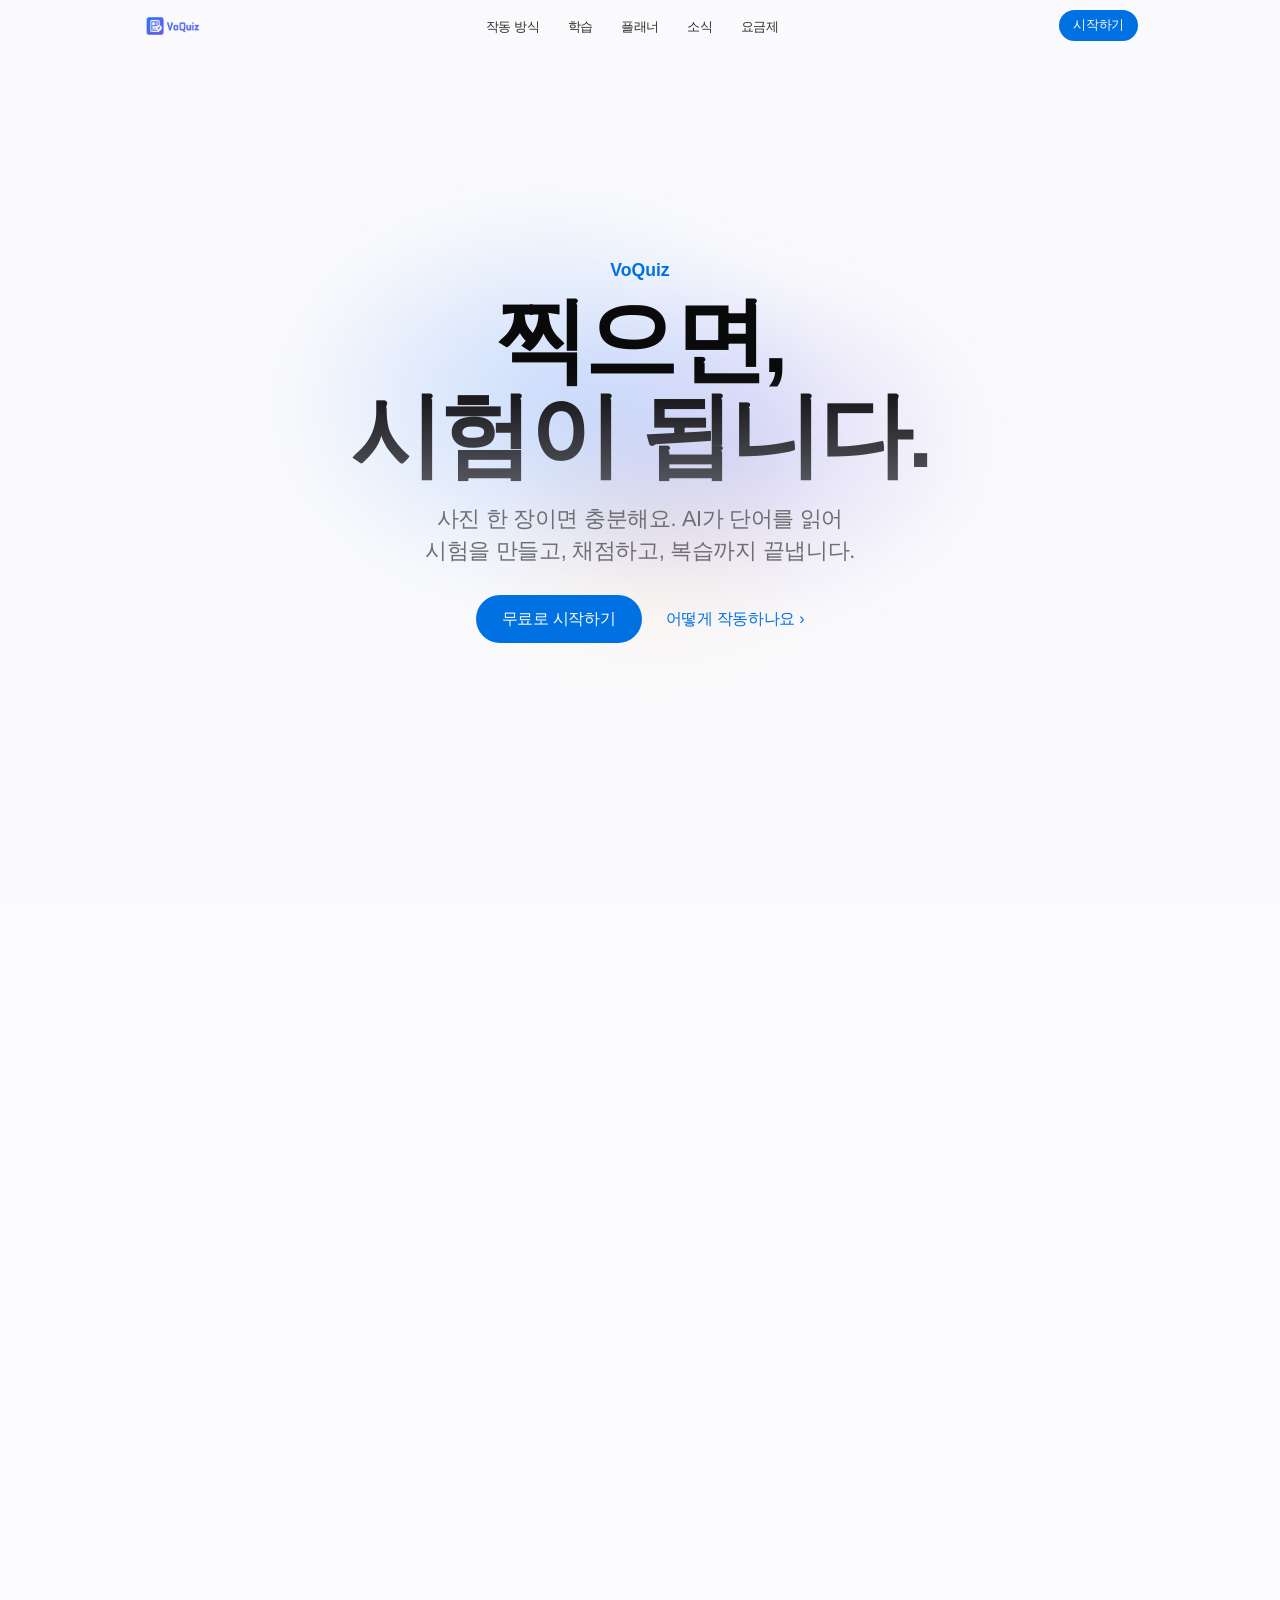
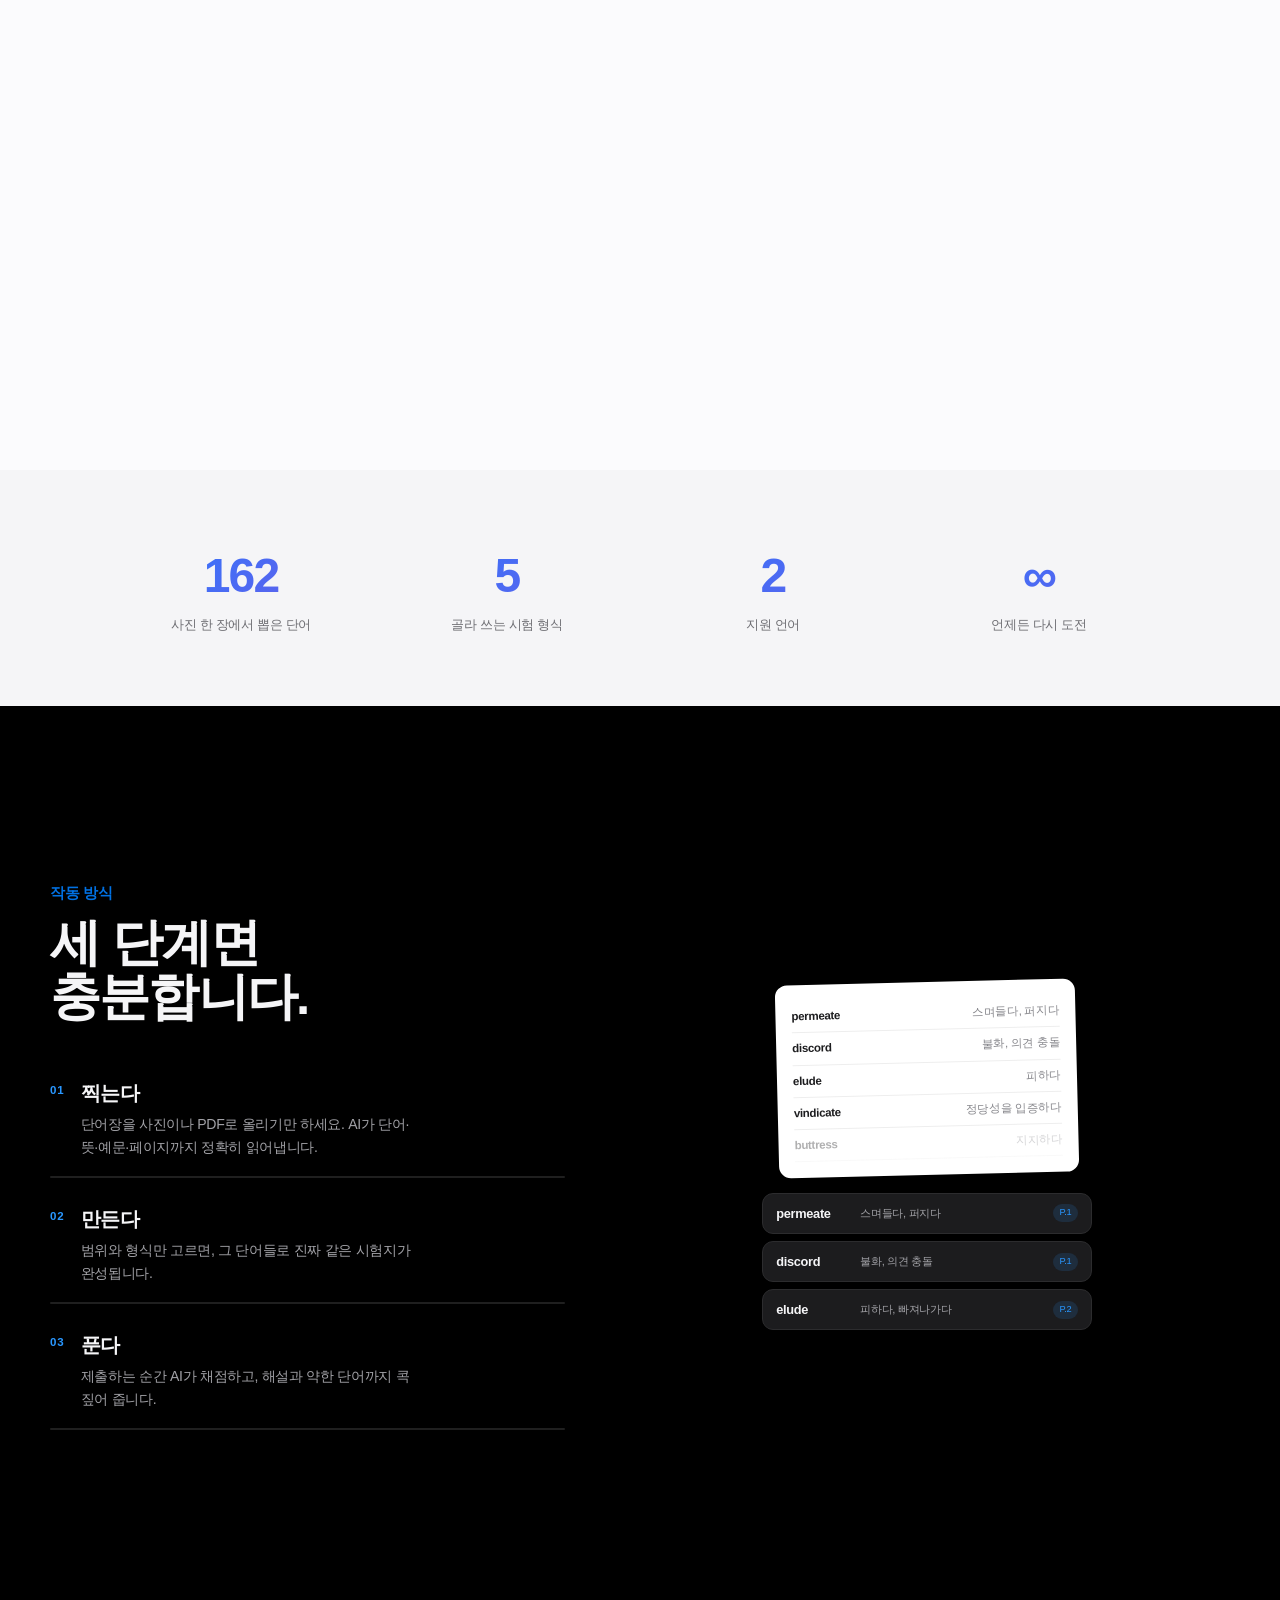
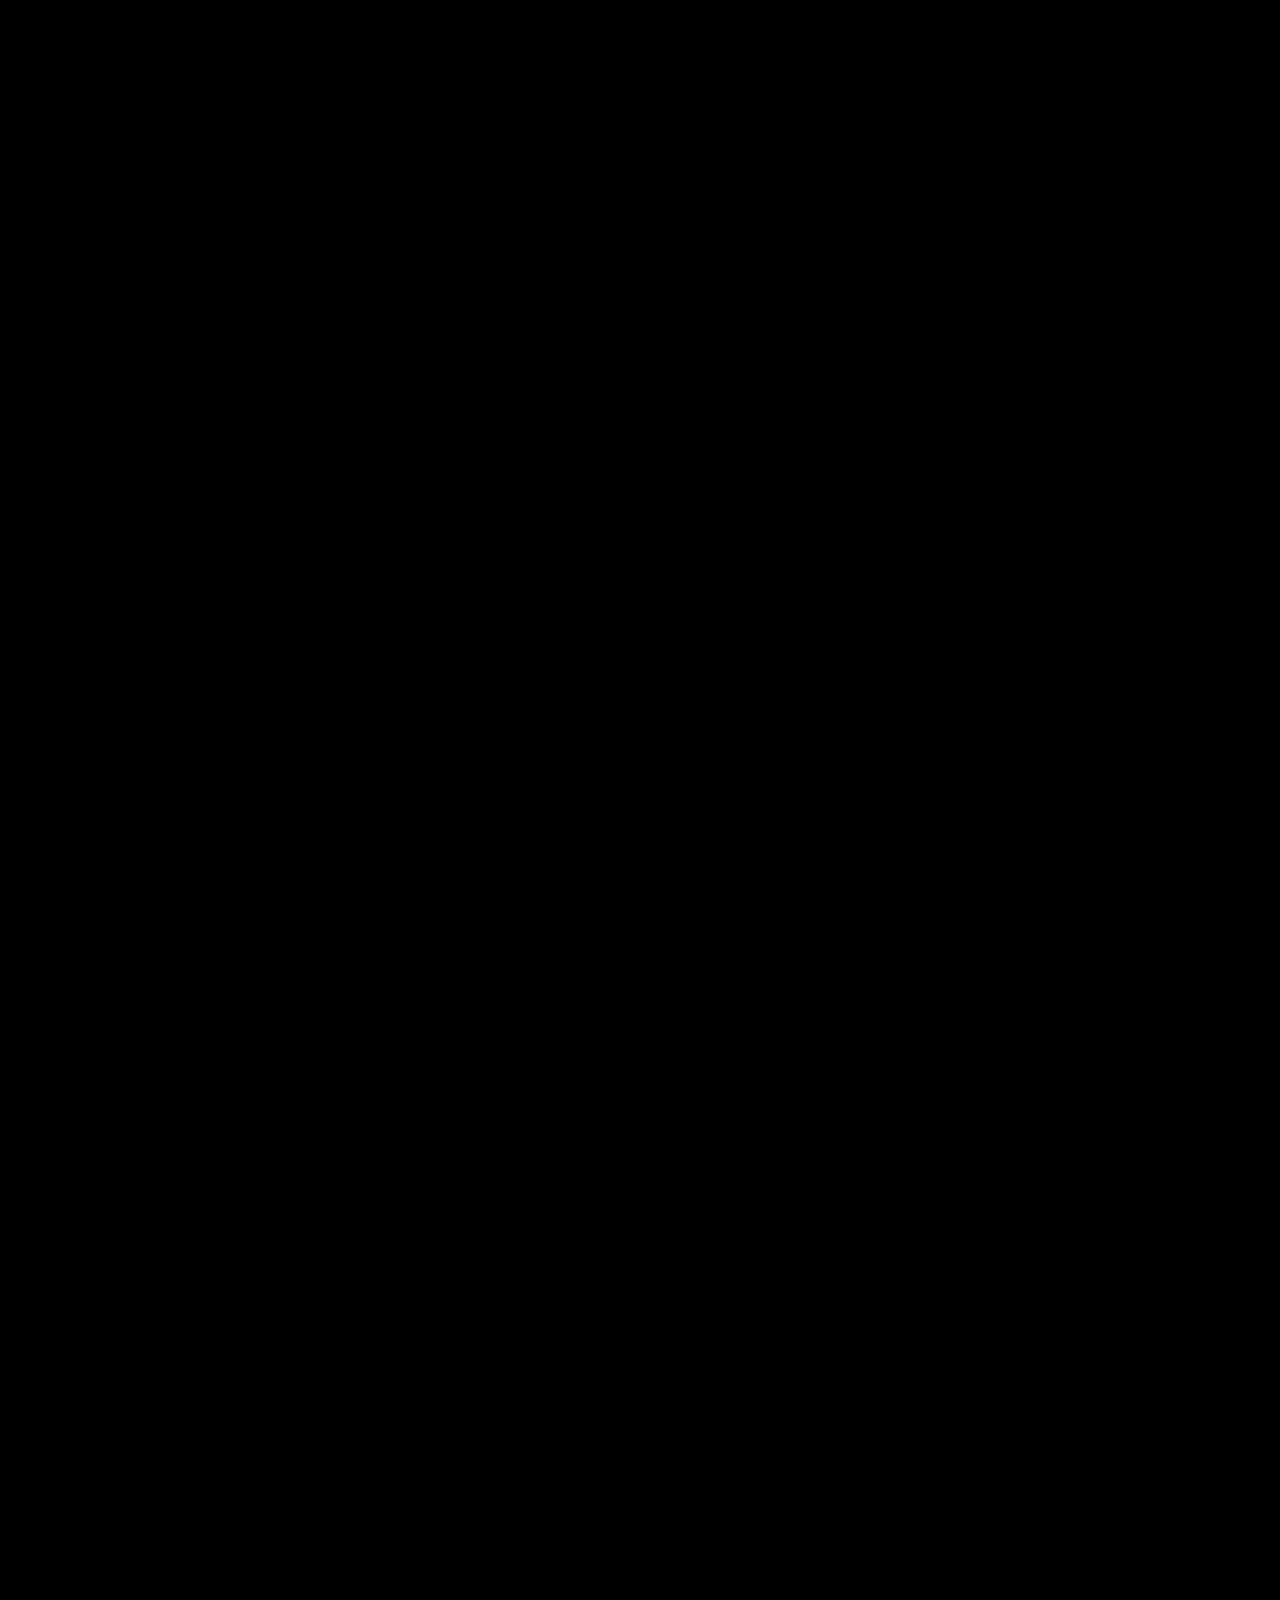
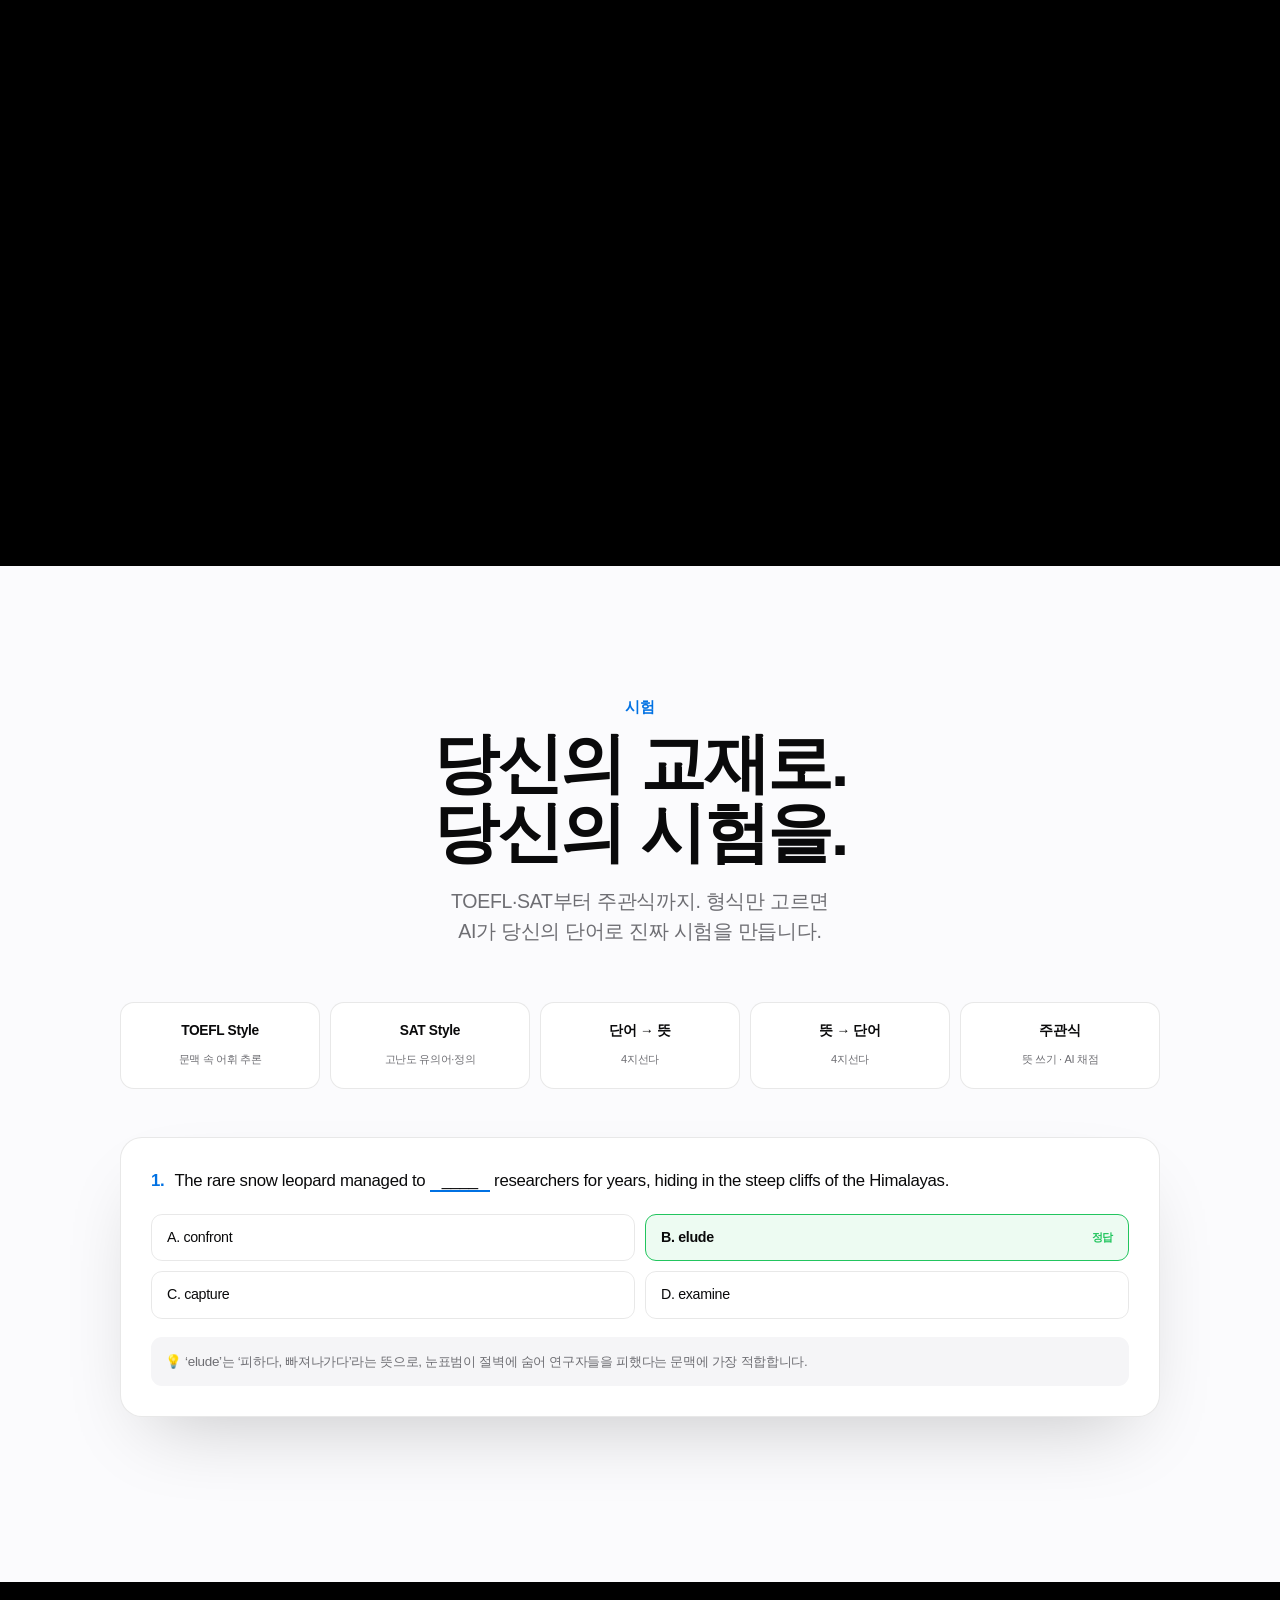
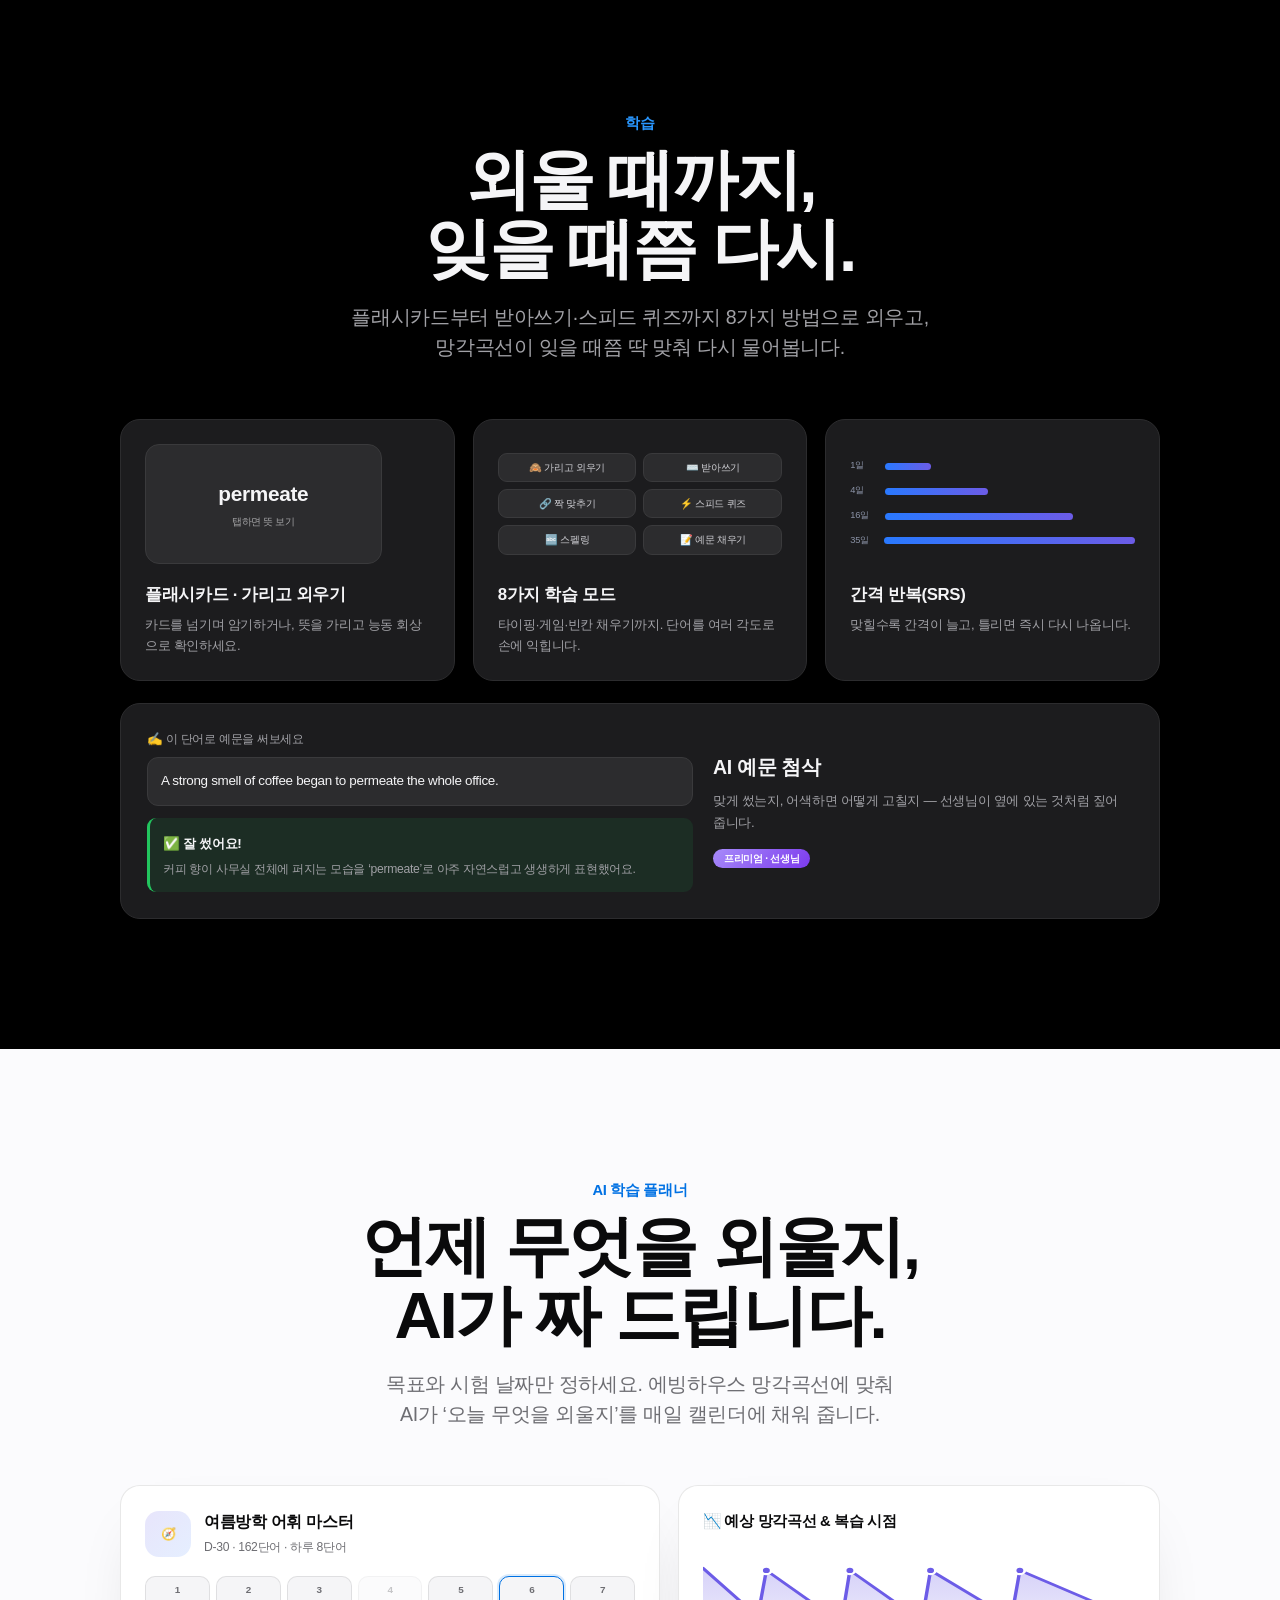
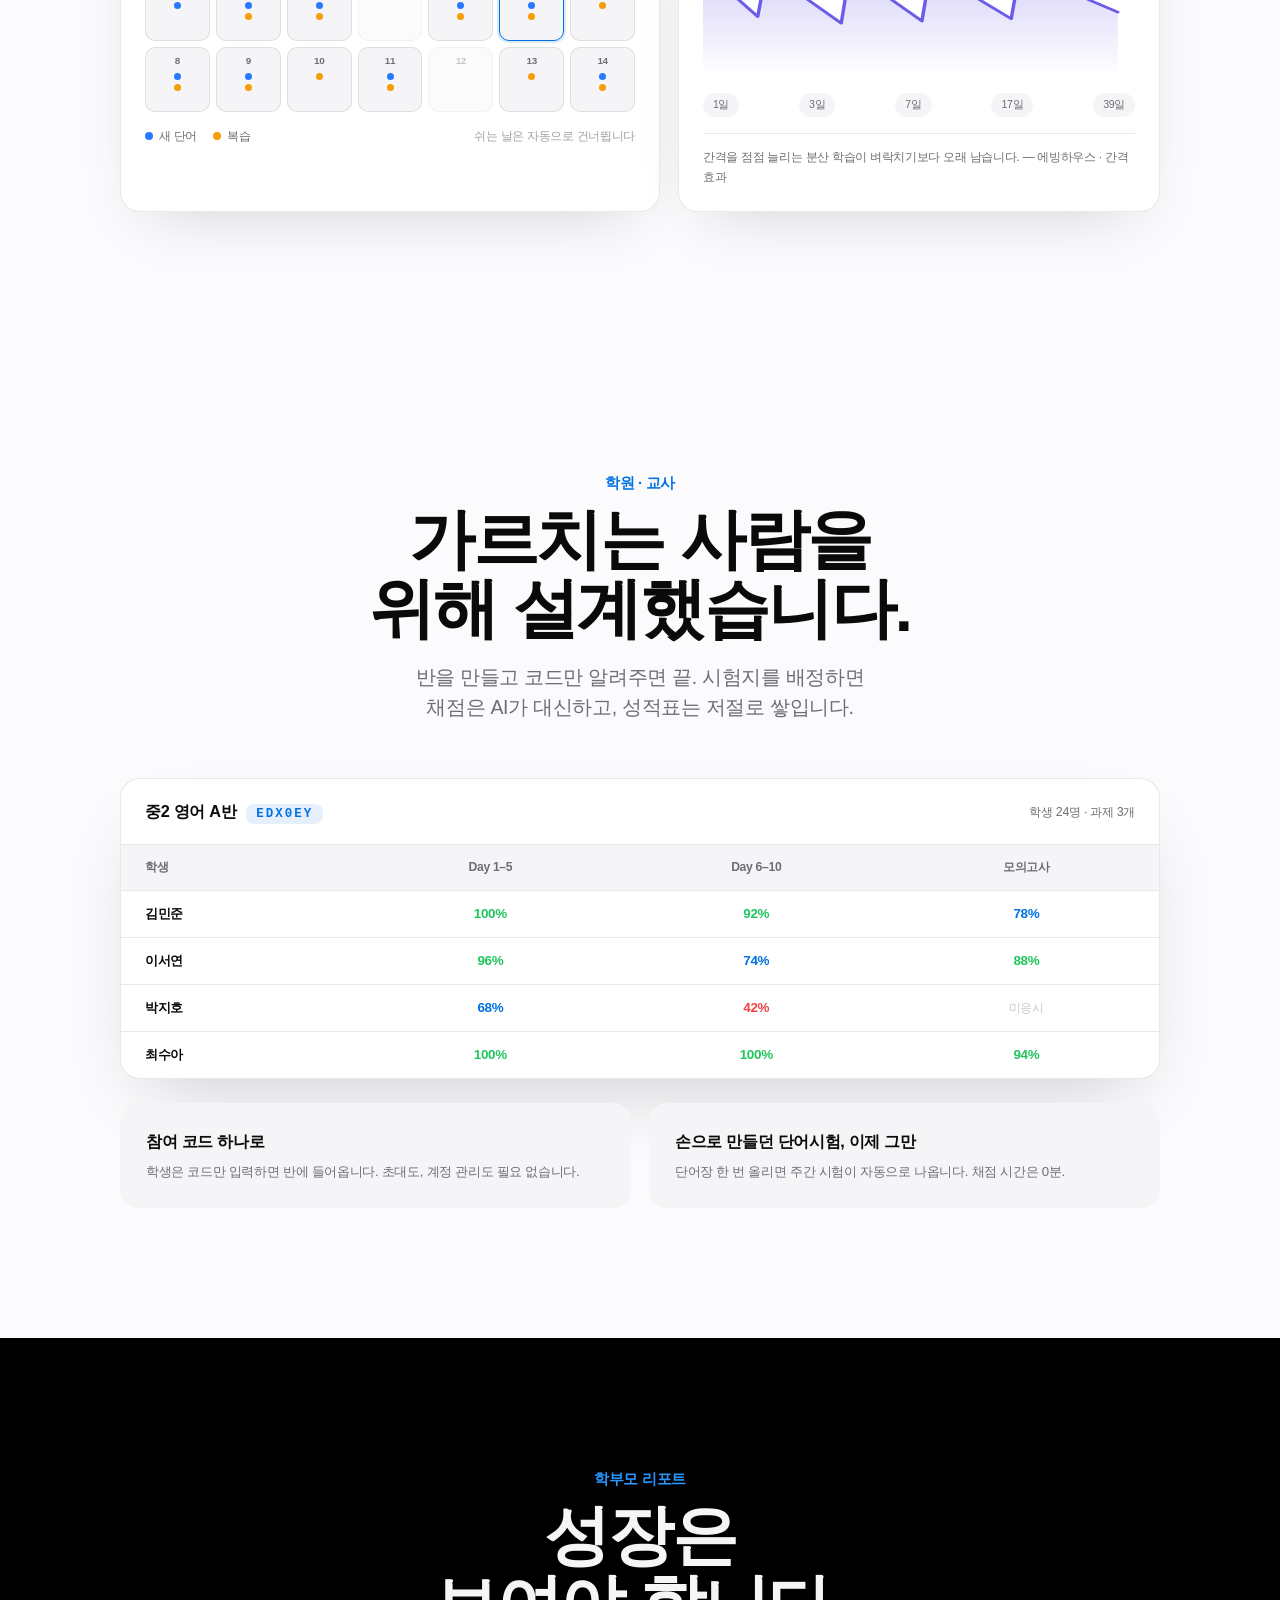
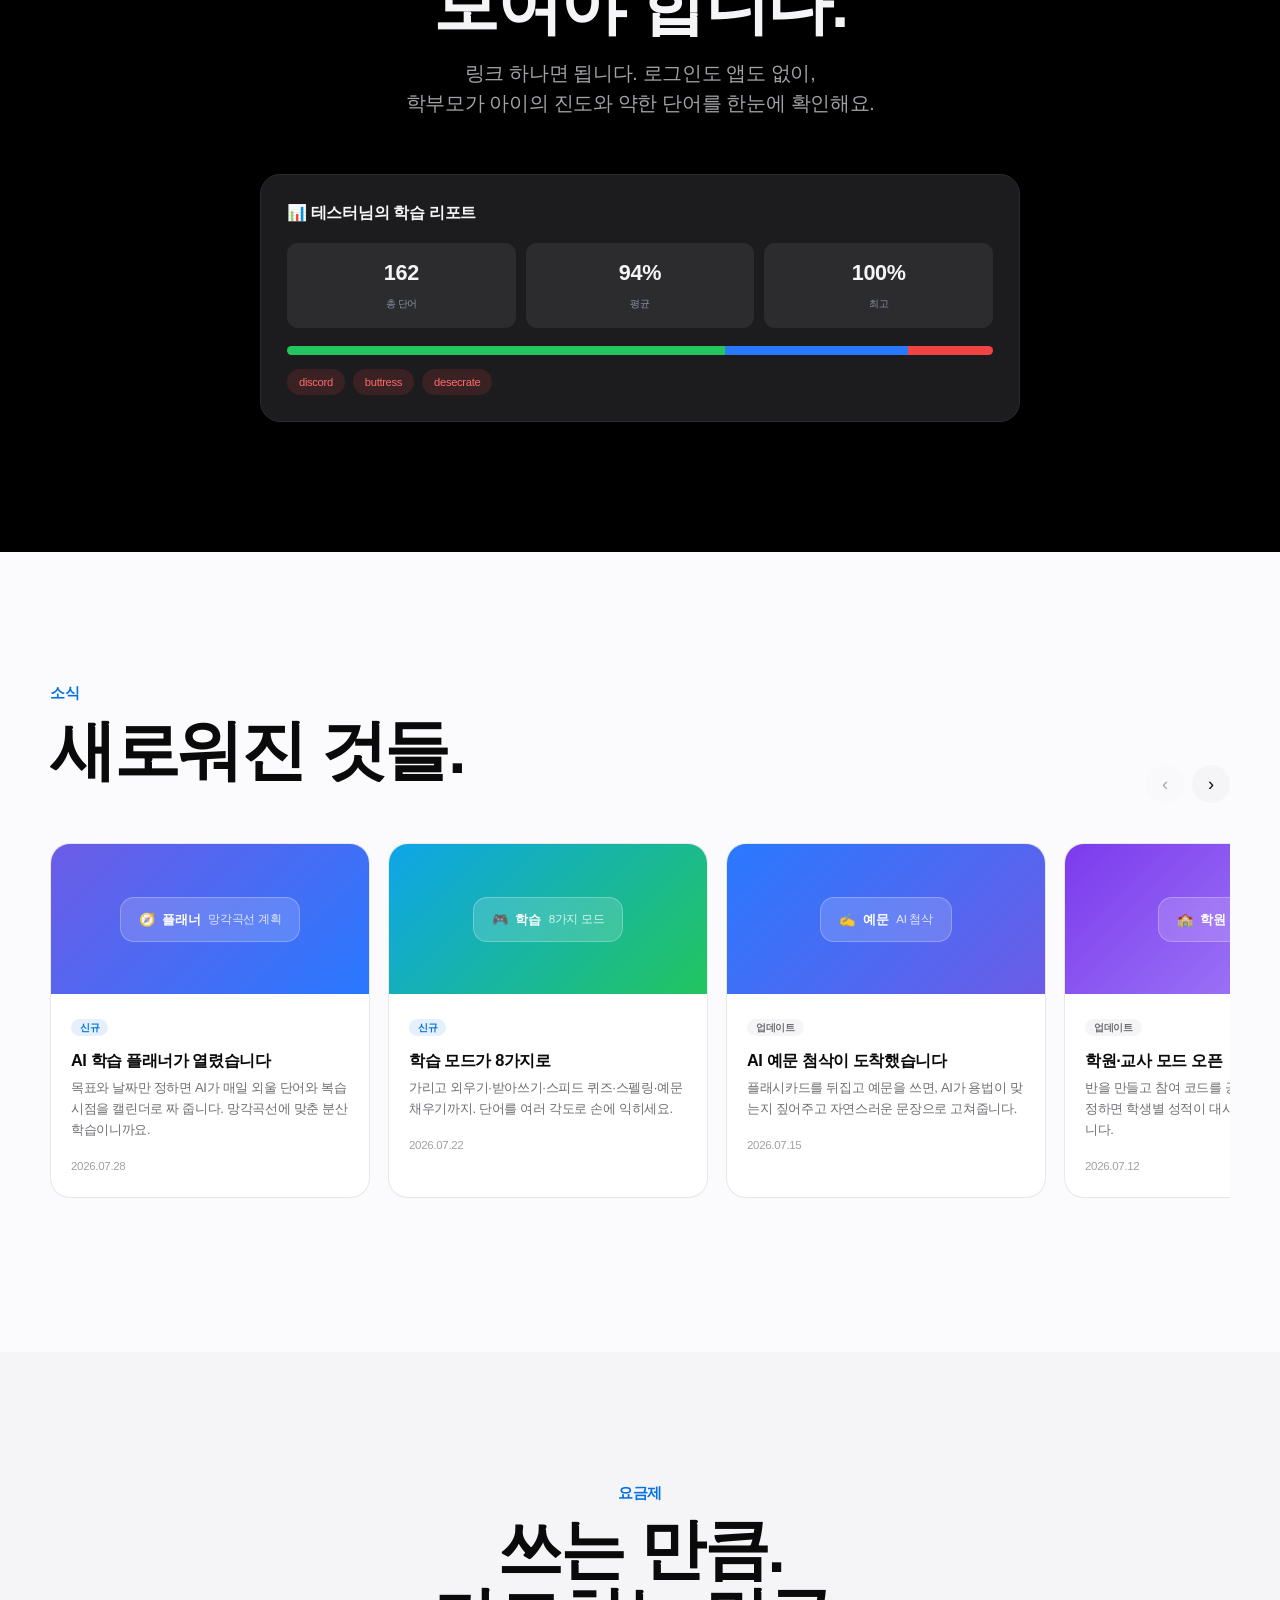
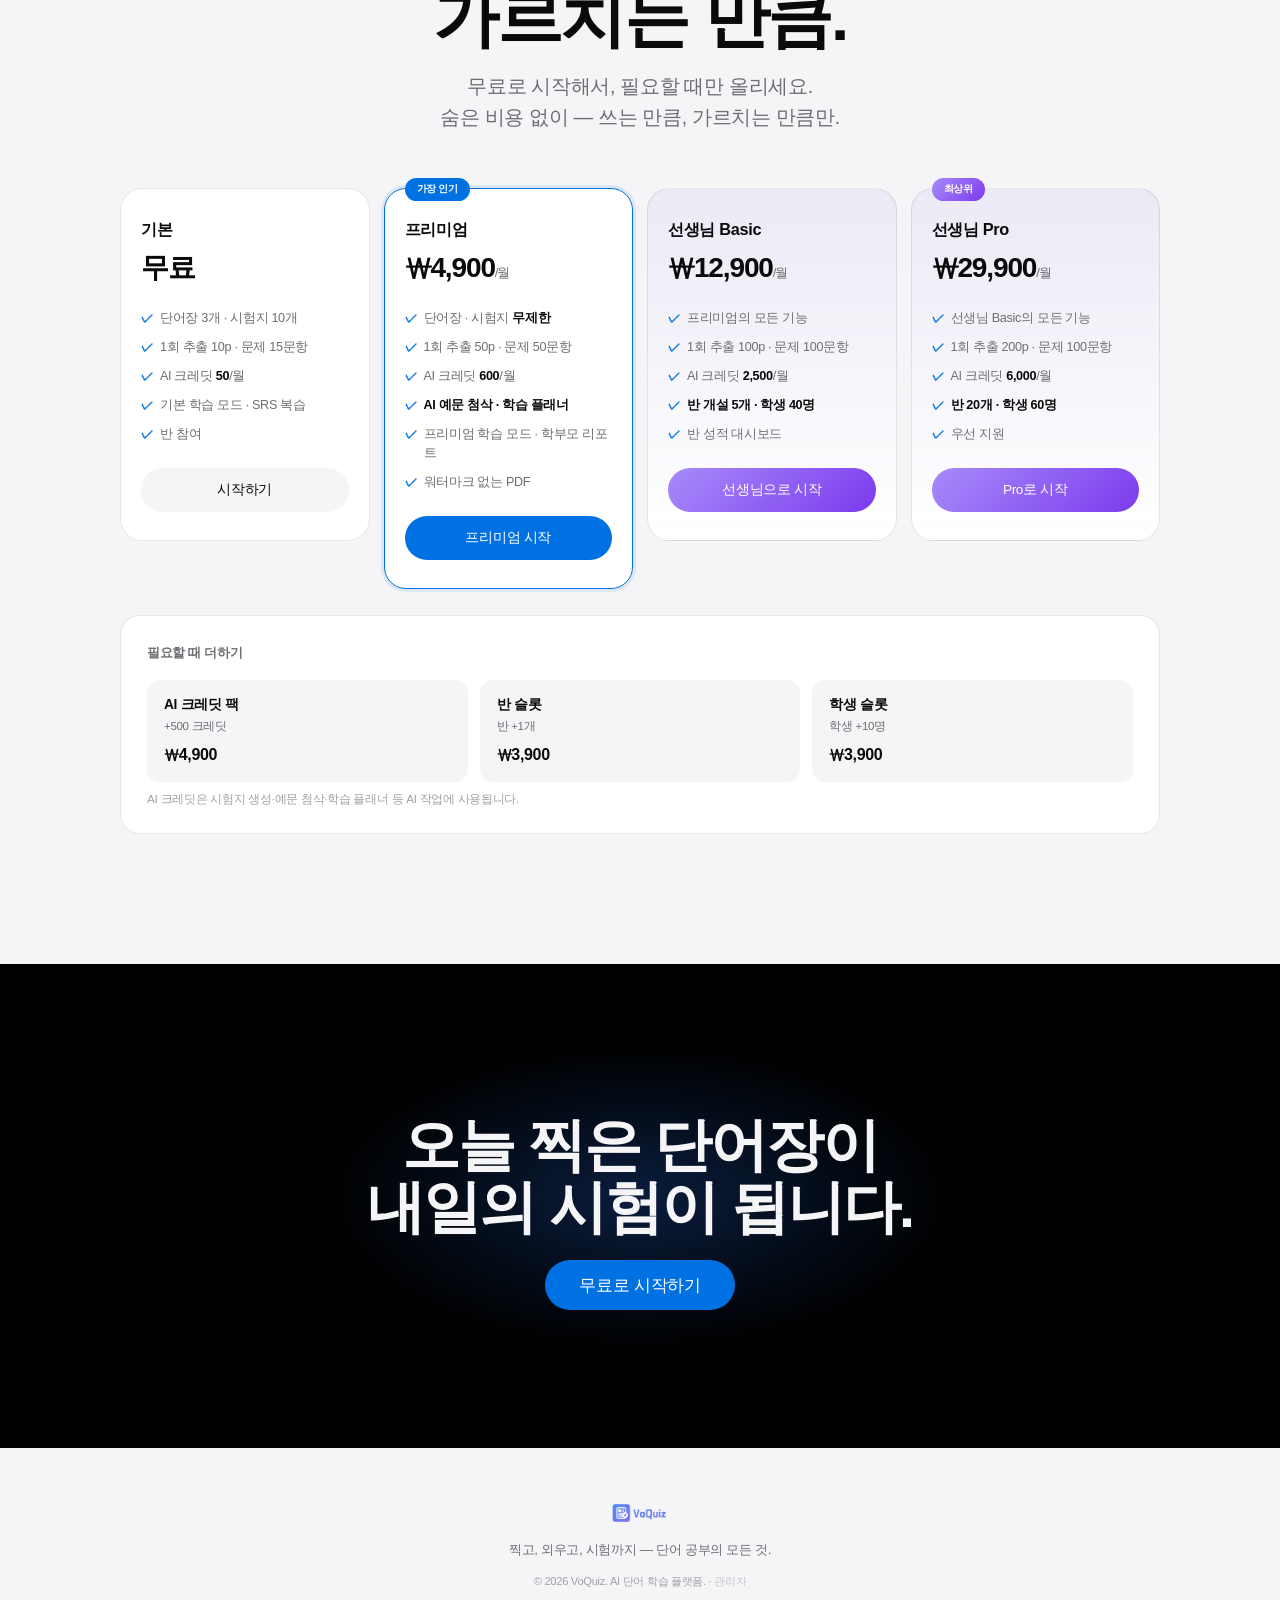
==== commit 38632e85: "Merge remote-tracking branch 'origin/main'" ====
--- a/static/index.html
+++ b/static/index.html
@@ -3,45 +3,41 @@
 <head>
 <meta charset="UTF-8">
 <meta name="viewport" content="width=device-width, initial-scale=1">
-<title>VoQuiz</title>
-<meta name="description" content="사진 한 장이면 끝. AI가 단어를 읽어 나만을 위한 시험을 만들고, 채점은 기기 안에서 — 답안이 밖으로 나가지 않아요.">
-<link rel="icon" href="assets/favicon.png?v=2">
-<link rel="stylesheet" href="style.css?v=11">
+<title>VoQuiz — 찍으면, 시험이 됩니다.</title>
+<meta name="description" content="사진 한 장이면 끝. AI가 단어를 읽어 시험을 만들고, 채점하고, 잊을 때쯤 복습까지 챙깁니다. 학생도 선생님도 VoQuiz 하나로.">
+<link rel="icon" href="assets/favicon.png">
+<link rel="stylesheet" href="style.css?v=7">
 </head>
 <body>
 
 <div id="progress"></div>
 <div class="grain"></div>
 
-<!-- ============ 상단 고정 (베타 바 + 내비) ============ -->
-<div class="topfix">
-<div class="beta-bar" id="beta-bar">🧪 현재 <b>비공개 베타 테스트</b> 중 · 회원가입은 <b>초대받은 분</b>만 가능해요</div>
-
+<!-- ============ NAV ============ -->
 <nav id="nav">
     <div class="nav-inner">
-        <a href="#top" class="nav-logo"><img src="assets/logo.png?v=2" alt="VoQuiz"></a>
+        <a href="#top" class="nav-logo"><img src="assets/logo.png" alt="VoQuiz"></a>
         <ul class="nav-links">
             <li><a href="#how">작동 방식</a></li>
-            <li><a href="#exam">시험</a></li>
             <li><a href="#learn">학습</a></li>
-            <li><a href="#privacy">프라이버시</a></li>
+            <li><a href="#planner">플래너</a></li>
             <li><a href="#news">소식</a></li>
+            <li><a href="#pricing">요금제</a></li>
         </ul>
-        <a href="/app/" class="nav-cta">시작하기</a>
+        <a href="https://app.voquiz.com" class="nav-cta">시작하기</a>
     </div>
 </nav>
-</div>
 
 <!-- ============ HERO (스크롤 스크럽) ============ -->
 <header id="top" class="hero">
     <div class="hero-aurora"></div>
     <div class="hero-sticky">
         <div class="hero-copy" id="hero-copy">
-            <p class="eyebrow">🧠 온디바이스 AI</p>
-            <h1 class="hero-title">채점까지,<br>당신 기기 안에서.</h1>
-            <p class="hero-sub">사진 한 장이면 나만의 시험이 완성. AI가 브라우저 안에서 직접 채점해,<br>당신의 답안은 기기를 떠나지 않아요.</p>
+            <p class="eyebrow">VoQuiz</p>
+            <h1 class="hero-title">찍으면,<br>시험이 됩니다.</h1>
+            <p class="hero-sub">사진 한 장이면 충분해요. AI가 단어를 읽어<br>시험을 만들고, 채점하고, 복습까지 끝냅니다.</p>
             <div class="hero-cta">
-                <a href="/app/" class="btn-primary">시작하기</a>
+                <a href="https://app.voquiz.com" class="btn-primary">무료로 시작하기</a>
                 <a href="#how" class="btn-link">어떻게 작동하나요 ›</a>
             </div>
         </div>
@@ -52,7 +48,7 @@
                 <div class="window-body">
                     <div class="mock-top">
                         <div class="mock-greet">안녕하세요, <b>테스터</b>님 👋</div>
-                        <div class="mock-chip">🧠 온디바이스</div>
+                        <div class="mock-chip">선생님</div>
                     </div>
                     <div class="mock-kpis">
                         <div class="mock-kpi"><b>162</b><span>총 단어</span></div>
@@ -73,7 +69,9 @@
                             </svg>
                         </div>
                         <div class="mock-card">
-                            <div class="mock-card-t">최근 응시</div>
+                            <div class="mock-card-t">단어 숙련도</div>
+                            <div class="mock-bar"><i style="width:62%;background:#22c55e"></i><i style="width:26%;background:#2979ff"></i><i style="width:12%;background:#ef4444"></i></div>
+                            <div class="mock-legend"><span>정복 101</span><span>학습중 42</span><span>취약 19</span></div>
                             <div class="mock-words">
                                 <div><b>permeate</b><em>스며들다</em></div>
                                 <div><b>vindicate</b><em>정당성을 입증하다</em></div>
@@ -87,23 +85,17 @@
     </div>
 </header>
 
-<!-- ============ 특징 ============ -->
-<section id="features" class="sec">
-    <div class="sec-inner">
-        <p class="kicker reveal">특징</p>
-        <h2 class="sec-title lines"><span><i>필요한 건 다,</i></span><span><i>사진 한 장부터.</i></span></h2>
-        <div class="feat-list">
-            <div class="feat-item reveal"><span class="fi-ico">📸</span><div><h3>사진으로 단어 추출</h3><p>단어장을 찍거나 PDF로 올리면 AI가 단어·뜻·예문을 읽어냅니다.</p></div></div>
-            <div class="feat-item reveal"><span class="fi-ico">📝</span><div><h3>나만의 시험 자동 생성</h3><p>TOEFL·SAT·주관식 등 5가지 형식으로, 내 단어로 만든 진짜 시험.</p></div></div>
-            <div class="feat-item reveal"><span class="fi-ico">🧠</span><div><h3>기기 안에서 채점</h3><p>주관식 채점을 브라우저 안 AI가 직접 — 답안이 밖으로 나가지 않아요.</p></div></div>
-            <div class="feat-item reveal"><span class="fi-ico">🎴</span><div><h3>여러 학습 모드</h3><p>플래시카드·받아쓰기·스피드 퀴즈·게임으로 반복 학습.</p></div></div>
-            <div class="feat-item reveal"><span class="fi-ico">💬</span><div><h3>AI 단어 튜터</h3><p>용법·뉘앙스가 궁금하면 바로 질문. 어휘 밖 질문엔 답하지 않아요.</p></div></div>
-            <div class="feat-item reveal"><span class="fi-ico">📊</span><div><h3>진도 리포트</h3><p>점수 추이와 취약 단어를 한눈에. 링크로 공유도 돼요.</p></div></div>
-        </div>
-    </div>
-</section>
-
-<!-- ============ PINNED — 작동 방식 ============ -->
+<!-- ============ 지표 ============ -->
+<section class="strip">
+    <div class="strip-inner">
+        <div class="stat reveal"><b data-count="162">0</b><span>사진 한 장에서 뽑은 단어</span></div>
+        <div class="stat reveal"><b data-count="5">0</b><span>골라 쓰는 시험 형식</span></div>
+        <div class="stat reveal"><b data-count="2">0</b><span>지원 언어</span></div>
+        <div class="stat reveal"><b>∞</b><span>언제든 다시 도전</span></div>
+    </div>
+</section>
+
+<!-- ============ PINNED — 작동 방식 (스크롤에 따라 장면 전환) ============ -->
 <section id="how" class="pin">
     <div class="pin-sticky">
         <div class="pin-grid">
@@ -113,17 +105,17 @@
                 <ol class="steps" id="steps">
                     <li class="step active" data-step="0">
                         <span class="s-num">01</span>
-                        <div><h3>찍는다</h3><p>단어장을 사진이나 PDF로 올리면, AI가 단어·뜻·예문을 정확히 읽어냅니다.</p></div>
+                        <div><h3>찍는다</h3><p>단어장을 사진이나 PDF로 올리기만 하세요. AI가 단어·뜻·예문·페이지까지 정확히 읽어냅니다.</p></div>
                         <div class="s-rail"><i></i></div>
                     </li>
                     <li class="step" data-step="1">
                         <span class="s-num">02</span>
-                        <div><h3>만든다</h3><p>범위와 형식만 고르면, 그 단어들로 나만을 위한 시험지가 완성됩니다.</p></div>
+                        <div><h3>만든다</h3><p>범위와 형식만 고르면, 그 단어들로 진짜 같은 시험지가 완성됩니다.</p></div>
                         <div class="s-rail"><i></i></div>
                     </li>
                     <li class="step" data-step="2">
                         <span class="s-num">03</span>
-                        <div><h3>푼다</h3><p>제출하는 순간 <b>기기 안의 AI</b>가 채점하고 해설을 남깁니다. 답안은 밖으로 나가지 않아요.</p></div>
+                        <div><h3>푼다</h3><p>제출하는 순간 AI가 채점하고, 해설과 약한 단어까지 콕 짚어 줍니다.</p></div>
                         <div class="s-rail"><i></i></div>
                     </li>
                 </ol>
@@ -156,7 +148,7 @@
                             <div class="gen-list">
                                 <div class="gen-row"><b>TOEFL Style</b><em>문맥 추론</em></div>
                                 <div class="gen-row"><b>단어 → 뜻</b><em>4지선다</em></div>
-                                <div class="gen-row"><b>주관식</b><em>기기 내 채점</em></div>
+                                <div class="gen-row"><b>주관식</b><em>AI 채점</em></div>
                             </div>
                             <div class="gen-out">
                                 <p>The rare snow leopard managed to <u>____</u> researchers for years.</p>
@@ -178,9 +170,9 @@
                             <div class="res-rows">
                                 <div class="res-row ok"><span>elude</span><em>✓ 정답</em></div>
                                 <div class="res-row ok"><span>buttress</span><em>✓ 정답</em></div>
-                                <div class="res-row no"><span>desecrate</span><em>✗ 오답</em></div>
+                                <div class="res-row no"><span>desecrate</span><em>✗ 복습 큐로</em></div>
                             </div>
-                            <p class="res-note">🧠 채점은 브라우저 안 AI가 직접 — 답안이 서버로 전송되지 않아요.</p>
+                            <p class="res-note">💡 AI가 해설을 남기고, 틀린 단어는 잊을 때쯤 다시 물어봅니다.</p>
                         </div>
                     </div>
                 </div>
@@ -201,7 +193,7 @@
             <div class="fmt reveal"><b>SAT Style</b><span>고난도 유의어·정의</span></div>
             <div class="fmt reveal"><b>단어 → 뜻</b><span>4지선다</span></div>
             <div class="fmt reveal"><b>뜻 → 단어</b><span>4지선다</span></div>
-            <div class="fmt reveal"><b>주관식</b><span>뜻 쓰기 · 기기 내 AI 채점</span></div>
+            <div class="fmt reveal"><b>주관식</b><span>뜻 쓰기 · AI 채점</span></div>
         </div>
 
         <div class="qcard reveal">
@@ -222,8 +214,8 @@
 <section id="learn" class="sec sec-dark">
     <div class="sec-inner">
         <p class="kicker reveal">학습</p>
-        <h2 class="sec-title lines"><span><i>시험 말고도,</i></span><span><i>외우는 방법은 많으니까.</i></span></h2>
-        <p class="sec-sub reveal">플래시카드부터 받아쓰기·스피드 퀴즈까지 여러 방법으로 외우고,<br>모르는 건 AI 단어 튜터에게 바로 물어보세요.</p>
+        <h2 class="sec-title lines"><span><i>외울 때까지,</i></span><span><i>잊을 때쯤 다시.</i></span></h2>
+        <p class="sec-sub reveal">플래시카드부터 받아쓰기·스피드 퀴즈까지 8가지 방법으로 외우고,<br>망각곡선이 잊을 때쯤 딱 맞춰 다시 물어봅니다.</p>
 
         <div class="learn-grid">
             <div class="lcard reveal">
@@ -238,33 +230,132 @@
                 <div class="modes">
                     <span>🙈 가리고 외우기</span><span>⌨️ 받아쓰기</span>
                     <span>🔗 짝 맞추기</span><span>⚡ 스피드 퀴즈</span>
-                    <span>🔤 스펠링</span><span>🎮 단어 게임</span>
-                </div>
-                <h3>여러 학습 모드</h3>
-                <p>타이핑·게임까지, 단어를 여러 각도로 손에 익힙니다.</p>
+                    <span>🔤 스펠링</span><span>📝 예문 채우기</span>
+                </div>
+                <h3>8가지 학습 모드</h3>
+                <p>타이핑·게임·빈칸 채우기까지. 단어를 여러 각도로 손에 익힙니다.</p>
             </div>
             <div class="lcard reveal">
-                <div class="modes">
-                    <span>🤖 이 단어 어떻게 써?</span><span>💬 예문 하나만</span>
-                    <span>🔍 비슷한 단어는?</span>
-                </div>
-                <h3>AI 단어 튜터</h3>
-                <p>단어의 용법·뉘앙스가 궁금하면 바로 물어보세요. 어휘 밖 질문엔 답하지 않아 공부에 집중돼요.</p>
-            </div>
-        </div>
-    </div>
-</section>
-
-<!-- ============ PRIVACY (온디바이스) ============ -->
-<section id="privacy" class="sec">
+                <div class="srs">
+                    <div class="srs-row"><span>1일</span><i style="width:16%"></i></div>
+                    <div class="srs-row"><span>4일</span><i style="width:36%"></i></div>
+                    <div class="srs-row"><span>16일</span><i style="width:66%"></i></div>
+                    <div class="srs-row"><span>35일</span><i style="width:92%"></i></div>
+                </div>
+                <h3>간격 반복(SRS)</h3>
+                <p>맞힐수록 간격이 늘고, 틀리면 즉시 다시 나옵니다.</p>
+            </div>
+        </div>
+
+        <div class="ai-check reveal">
+            <div class="ai-check-in">
+                <div class="ai-label">✍️ 이 단어로 예문을 써보세요</div>
+                <div class="ai-input">A strong smell of coffee began to permeate the whole office.</div>
+                <div class="ai-fb">
+                    <b>✅ 잘 썼어요!</b>
+                    <p>커피 향이 사무실 전체에 퍼지는 모습을 ‘permeate’로 아주 자연스럽고 생생하게 표현했어요.</p>
+                </div>
+            </div>
+            <div class="ai-side">
+                <h3>AI 예문 첨삭</h3>
+                <p>맞게 썼는지, 어색하면 어떻게 고칠지 — 선생님이 옆에 있는 것처럼 짚어 줍니다.</p>
+                <span class="tag">프리미엄 · 선생님</span>
+            </div>
+        </div>
+    </div>
+</section>
+
+<!-- ============ PLANNER ============ -->
+<section id="planner" class="sec">
+    <div class="sec-inner">
+        <p class="kicker reveal">AI 학습 플래너</p>
+        <h2 class="sec-title lines"><span><i>언제 무엇을 외울지,</i></span><span><i>AI가 짜 드립니다.</i></span></h2>
+        <p class="sec-sub reveal">목표와 시험 날짜만 정하세요. 에빙하우스 망각곡선에 맞춰<br>AI가 ‘오늘 무엇을 외울지’를 매일 캘린더에 채워 줍니다.</p>
+
+        <div class="plan-wrap">
+            <div class="plan-card reveal">
+                <div class="plan-goal">
+                    <span class="pg-ico">🧭</span>
+                    <div><b>여름방학 어휘 마스터</b><span>D-30 · 162단어 · 하루 8단어</span></div>
+                </div>
+                <div class="plan-cal">
+                    <div class="cal-cell"><em>1</em><i class="d-new"></i></div>
+                    <div class="cal-cell"><em>2</em><i class="d-new"></i><i class="d-rev"></i></div>
+                    <div class="cal-cell"><em>3</em><i class="d-new"></i><i class="d-rev"></i></div>
+                    <div class="cal-cell off"><em>4</em></div>
+                    <div class="cal-cell"><em>5</em><i class="d-new"></i><i class="d-rev"></i></div>
+                    <div class="cal-cell today"><em>6</em><i class="d-new"></i><i class="d-rev"></i></div>
+                    <div class="cal-cell"><em>7</em><i class="d-rev"></i></div>
+                    <div class="cal-cell"><em>8</em><i class="d-new"></i><i class="d-rev"></i></div>
+                    <div class="cal-cell"><em>9</em><i class="d-new"></i><i class="d-rev"></i></div>
+                    <div class="cal-cell"><em>10</em><i class="d-rev"></i></div>
+                    <div class="cal-cell"><em>11</em><i class="d-new"></i><i class="d-rev"></i></div>
+                    <div class="cal-cell off"><em>12</em></div>
+                    <div class="cal-cell"><em>13</em><i class="d-rev"></i></div>
+                    <div class="cal-cell"><em>14</em><i class="d-new"></i><i class="d-rev"></i></div>
+                </div>
+                <div class="plan-legend"><span><i class="d-new"></i> 새 단어</span><span><i class="d-rev"></i> 복습</span><span class="off-note">쉬는 날은 자동으로 건너뜁니다</span></div>
+            </div>
+
+            <div class="plan-card reveal">
+                <div class="pc-t">📉 예상 망각곡선 &amp; 복습 시점</div>
+                <svg viewBox="0 0 300 120" class="curve" preserveAspectRatio="none">
+                    <defs><linearGradient id="cg" x1="0" y1="0" x2="0" y2="1">
+                        <stop offset="0%" stop-color="#6c5ce7" stop-opacity=".28"/>
+                        <stop offset="100%" stop-color="#6c5ce7" stop-opacity="0"/>
+                    </linearGradient></defs>
+                    <path d="M0 22 L38 66 L44 24 L96 72 L102 24 L152 70 L158 24 L214 68 L220 24 L288 62 L288 120 L0 120 Z" fill="url(#cg)"/>
+                    <path d="M0 22 L38 66 L44 24 L96 72 L102 24 L152 70 L158 24 L214 68 L220 24 L288 62" fill="none" stroke="#6c5ce7" stroke-width="2.4" stroke-linecap="round" stroke-linejoin="round"/>
+                    <g class="cdots"><circle cx="44" cy="24" r="3.4"/><circle cx="102" cy="24" r="3.4"/><circle cx="158" cy="24" r="3.4"/><circle cx="220" cy="24" r="3.4"/></g>
+                </svg>
+                <div class="plan-iv"><span>1일</span><span>3일</span><span>7일</span><span>17일</span><span>39일</span></div>
+                <p class="plan-note">간격을 점점 늘리는 분산 학습이 벼락치기보다 오래 남습니다. — 에빙하우스 · 간격 효과</p>
+            </div>
+        </div>
+    </div>
+</section>
+
+<!-- ============ ACADEMY ============ -->
+<section id="academy" class="sec">
+    <div class="sec-inner">
+        <p class="kicker reveal">학원 · 교사</p>
+        <h2 class="sec-title lines"><span><i>가르치는 사람을</i></span><span><i>위해 설계했습니다.</i></span></h2>
+        <p class="sec-sub reveal">반을 만들고 코드만 알려주면 끝. 시험지를 배정하면<br>채점은 AI가 대신하고, 성적표는 저절로 쌓입니다.</p>
+
+        <div class="class-demo reveal">
+            <div class="cd-head">
+                <div><b>중2 영어 A반</b><span class="code">EDX0EY</span></div>
+                <div class="cd-meta">학생 24명 · 과제 3개</div>
+            </div>
+            <table class="cd-table">
+                <thead><tr><th>학생</th><th>Day 1–5</th><th>Day 6–10</th><th>모의고사</th></tr></thead>
+                <tbody>
+                    <tr><td>김민준</td><td><b class="hi">100%</b></td><td><b class="hi">92%</b></td><td><b class="mid">78%</b></td></tr>
+                    <tr><td>이서연</td><td><b class="hi">96%</b></td><td><b class="mid">74%</b></td><td><b class="hi">88%</b></td></tr>
+                    <tr><td>박지호</td><td><b class="mid">68%</b></td><td><b class="lo">42%</b></td><td><span class="none">미응시</span></td></tr>
+                    <tr><td>최수아</td><td><b class="hi">100%</b></td><td><b class="hi">100%</b></td><td><b class="hi">94%</b></td></tr>
+                </tbody>
+            </table>
+        </div>
+
+        <div class="two-up">
+            <div class="up reveal"><h3>참여 코드 하나로</h3><p>학생은 코드만 입력하면 반에 들어옵니다. 초대도, 계정 관리도 필요 없습니다.</p></div>
+            <div class="up reveal"><h3>손으로 만들던 단어시험, 이제 그만</h3><p>단어장 한 번 올리면 주간 시험이 자동으로 나옵니다. 채점 시간은 0분.</p></div>
+        </div>
+    </div>
+</section>
+
+<!-- ============ REPORT ============ -->
+<section class="sec sec-dark">
     <div class="sec-inner narrow">
-        <p class="kicker reveal">프라이버시</p>
-        <h2 class="sec-title lines"><span><i>당신의 답안은,</i></span><span><i>기기를 떠나지 않습니다.</i></span></h2>
-        <p class="sec-sub reveal">주관식 채점을 서버가 아니라 <b>당신의 브라우저 안 AI</b>가 직접 합니다.<br>학생이 쓴 답이 회사 서버로도, 외부 AI로도 전송되지 않아요.</p>
-
-        <div class="two-up">
-            <div class="up reveal"><h3>🧠 기기 안에서 채점</h3><p>모델이 브라우저에서 실행돼요. 답안은 기기 밖으로 나가지 않습니다.</p></div>
-            <div class="up reveal"><h3>🔒 데이터 최소 수집</h3><p>학습에 필요한 것만 저장하고, 답안 원문은 외부로 보내지 않아요.</p></div>
+        <p class="kicker reveal">학부모 리포트</p>
+        <h2 class="sec-title lines"><span><i>성장은</i></span><span><i>보여야 합니다.</i></span></h2>
+        <p class="sec-sub reveal">링크 하나면 됩니다. 로그인도 앱도 없이,<br>학부모가 아이의 진도와 약한 단어를 한눈에 확인해요.</p>
+        <div class="report-mock reveal">
+            <div class="rm-head">📊 <b>테스터</b>님의 학습 리포트</div>
+            <div class="rm-kpis"><div><b>162</b><span>총 단어</span></div><div><b>94%</b><span>평균</span></div><div><b>100%</b><span>최고</span></div></div>
+            <div class="rm-bar"><i style="width:62%;background:#22c55e"></i><i style="width:26%;background:#2979ff"></i><i style="width:12%;background:#ef4444"></i></div>
+            <div class="rm-weak"><span>discord</span><span>buttress</span><span>desecrate</span></div>
         </div>
     </div>
 </section>
@@ -321,6 +412,18 @@
             </article>
 
             <article class="news-card reveal">
+                <div class="nc-visual v2">
+                    <div class="nc-mini">🏫 <b>학원</b><span>반 개설</span></div>
+                </div>
+                <div class="nc-body">
+                    <span class="nc-tag">업데이트</span>
+                    <h3>학원·교사 모드 오픈</h3>
+                    <p>반을 만들고 참여 코드를 공유하세요. 시험지를 배정하면 학생별 성적이 대시보드에 자동으로 쌓입니다.</p>
+                    <time>2026.07.12</time>
+                </div>
+            </article>
+
+            <article class="news-card reveal">
                 <div class="nc-visual v3">
                     <div class="nc-mini">🇨🇳 <b>中文</b><span>병음 지원</span></div>
                 </div>
@@ -359,24 +462,96 @@
     </div>
 </section>
 
+<!-- ============ PRICING ============ -->
+<section id="pricing" class="sec sec-gray">
+    <div class="sec-inner">
+        <p class="kicker reveal">요금제</p>
+        <h2 class="sec-title lines"><span><i>쓰는 만큼.</i></span><span><i>가르치는 만큼.</i></span></h2>
+        <p class="sec-sub reveal">무료로 시작해서, 필요할 때만 올리세요.<br>숨은 비용 없이 — 쓰는 만큼, 가르치는 만큼만.</p>
+
+        <div class="price-grid">
+            <div class="price reveal">
+                <div class="p-name">기본</div>
+                <div class="p-cost">무료</div>
+                <ul>
+                    <li>단어장 3개 · 시험지 10개</li>
+                    <li>1회 추출 10p · 문제 15문항</li>
+                    <li>AI 크레딧 <b>50</b>/월</li>
+                    <li>기본 학습 모드 · SRS 복습</li>
+                    <li>반 참여</li>
+                </ul>
+                <a href="https://app.voquiz.com" class="p-btn ghost">시작하기</a>
+            </div>
+            <div class="price feat reveal">
+                <div class="p-badge">가장 인기</div>
+                <div class="p-name">프리미엄</div>
+                <div class="p-cost">₩4,900<i>/월</i></div>
+                <ul>
+                    <li>단어장 · 시험지 <b>무제한</b></li>
+                    <li>1회 추출 50p · 문제 50문항</li>
+                    <li>AI 크레딧 <b>600</b>/월</li>
+                    <li><b>AI 예문 첨삭 · 학습 플래너</b></li>
+                    <li>프리미엄 학습 모드 · 학부모 리포트</li>
+                    <li>워터마크 없는 PDF</li>
+                </ul>
+                <a href="https://app.voquiz.com" class="p-btn">프리미엄 시작</a>
+            </div>
+            <div class="price teach reveal">
+                <div class="p-name">선생님 Basic</div>
+                <div class="p-cost">₩12,900<i>/월</i></div>
+                <ul>
+                    <li>프리미엄의 모든 기능</li>
+                    <li>1회 추출 100p · 문제 100문항</li>
+                    <li>AI 크레딧 <b>2,500</b>/월</li>
+                    <li><b>반 개설 5개 · 학생 40명</b></li>
+                    <li>반 성적 대시보드</li>
+                </ul>
+                <a href="https://app.voquiz.com" class="p-btn teach">선생님으로 시작</a>
+            </div>
+            <div class="price teach reveal">
+                <div class="p-badge pro">최상위</div>
+                <div class="p-name">선생님 Pro</div>
+                <div class="p-cost">₩29,900<i>/월</i></div>
+                <ul>
+                    <li>선생님 Basic의 모든 기능</li>
+                    <li>1회 추출 200p · 문제 100문항</li>
+                    <li>AI 크레딧 <b>6,000</b>/월</li>
+                    <li><b>반 20개 · 학생 60명</b></li>
+                    <li>우선 지원</li>
+                </ul>
+                <a href="https://app.voquiz.com" class="p-btn teach">Pro로 시작</a>
+            </div>
+        </div>
+
+        <div class="addons reveal">
+            <span class="ad-t">필요할 때 더하기</span>
+            <div class="ad-list">
+                <div class="ad"><b>AI 크레딧 팩</b><span>+500 크레딧</span><i>₩4,900</i></div>
+                <div class="ad"><b>반 슬롯</b><span>반 +1개</span><i>₩3,900</i></div>
+                <div class="ad"><b>학생 슬롯</b><span>학생 +10명</span><i>₩3,900</i></div>
+            </div>
+            <p class="ad-note">AI 크레딧은 시험지 생성·예문 첨삭·학습 플래너 등 AI 작업에 사용됩니다.</p>
+        </div>
+    </div>
+</section>
+
 <!-- ============ CTA ============ -->
 <section class="final">
     <div class="final-inner">
-        <h2 class="lines"><span><i>오늘 올린 단어장이,</i></span><span><i>당신만의 시험이 됩니다.</i></span></h2>
-        <a href="/app/" class="btn-primary lg reveal">시작하기</a>
-        <p class="final-note reveal">회원가입은 초대받은 분만 가능한 비공개 베타예요.</p>
+        <h2 class="lines"><span><i>오늘 찍은 단어장이</i></span><span><i>내일의 시험이 됩니다.</i></span></h2>
+        <a href="https://app.voquiz.com" class="btn-primary lg reveal">무료로 시작하기</a>
     </div>
 </section>
 
 <footer>
     <div class="foot-inner">
-        <img src="assets/logo.png?v=2" alt="VoQuiz" class="foot-logo">
-        <p>찍고, 만들고, 기기 안에서 채점까지 — 단어 공부의 모든 것.</p>
-        <small><span>© 2026 VoQuiz</span> · <a href="#" id="admin-trigger" class="admin-trigger">관리자</a></small>
+        <img src="assets/logo.png" alt="VoQuiz" class="foot-logo">
+        <p>찍고, 외우고, 시험까지 — 단어 공부의 모든 것.</p>
+        <small><span>© 2026 VoQuiz. AI 단어 학습 플랫폼.</span> · <a href="#" id="admin-trigger" class="admin-trigger">관리자</a></small>
     </div>
 </footer>
 
 <script src="script.js"></script>
-<script src="admin.js?v=13"></script>
+<script src="admin.js?v=11"></script>
 </body>
 </html>
--- a/static/style.css
+++ b/static/style.css
@@ -18,13 +18,13 @@
 }
 
 *{box-sizing:border-box;margin:0;padding:0}
-html{scroll-behavior:smooth;overflow-x:clip}
+html{scroll-behavior:smooth}
 body{
     background:var(--light);color:var(--ink);
     font-family:-apple-system,BlinkMacSystemFont,"SF Pro Display","SF Pro Text",
         "Apple SD Gothic Neo","Pretendard","Noto Sans KR",sans-serif;
     -webkit-font-smoothing:antialiased;text-rendering:optimizeLegibility;
-    letter-spacing:-.02em;line-height:1.5;overflow-x:clip;
+    letter-spacing:-.02em;line-height:1.5;overflow-x:hidden;
 }
 img{max-width:100%;display:block}
 a{text-decoration:none;color:inherit}
@@ -70,7 +70,7 @@
 .nav-cta:hover{background:#0077ed;transform:scale(1.04)}
 
 /* ============ HERO — 스크롤 스크럽 ============ */
-.hero{position:relative}
+.hero{height:230vh;position:relative}
 .hero-aurora{
     position:absolute;top:0;left:50%;transform:translateX(-50%);
     width:1200px;height:900px;pointer-events:none;
@@ -84,14 +84,14 @@
 }
 @keyframes drift{to{transform:translateX(-50%) scale(1.14) rotate(7deg)}}
 .hero-sticky{
-    position:relative;display:flex;flex-direction:column;
-    align-items:center;justify-content:center;text-align:center;overflow:hidden;padding:118px 22px 24px;
-}
-.hero-copy{position:relative;z-index:2;max-width:760px}
-.eyebrow{font-size:1rem;font-weight:700;color:var(--blue);margin-bottom:10px;letter-spacing:.02em}
+    position:sticky;top:0;height:100vh;display:flex;flex-direction:column;
+    align-items:center;justify-content:center;text-align:center;overflow:hidden;padding:0 22px;
+}
+.hero-copy{position:relative;z-index:2;max-width:820px;will-change:transform,opacity}
+.eyebrow{font-size:1.1rem;font-weight:600;color:var(--blue);margin-bottom:10px;letter-spacing:0}
 .hero-title{
-    font-size:clamp(2rem,5vw,3.7rem);font-weight:800;line-height:1.05;
-    letter-spacing:-.04em;margin-bottom:16px;
+    font-size:clamp(2.9rem,7.8vw,5.8rem);font-weight:700;line-height:1.02;
+    letter-spacing:-.04em;margin-bottom:20px;
     background:linear-gradient(180deg,#0a0a0b 42%,#55555e);
     -webkit-background-clip:text;background-clip:text;color:transparent;
 }
@@ -105,13 +105,14 @@
 
 /* 히어로 기기 — 스크롤에 따라 펴지고 커진다 */
 .hero-device{
-    position:relative;width:min(860px,100%);margin:6px auto 0;
-    perspective:1800px;z-index:1;
+    position:absolute;left:50%;bottom:-42vh;width:min(960px,92vw);
+    transform:translateX(-50%);perspective:1800px;z-index:1;will-change:transform;
 }
 .window{
     border-radius:18px;overflow:hidden;background:#0f1420;
     box-shadow:0 60px 120px -24px rgba(15,25,55,.5),0 0 0 1px rgba(0,0,0,.05);
-    transform:none;transform-origin:center bottom;
+    transform:rotateX(var(--rx,26deg)) scale(var(--sc,.92));transform-origin:center bottom;
+    will-change:transform;
 }
 .window-bar{height:28px;background:#161c2c;display:flex;align-items:center;gap:6px;padding:0 12px}
 .window-bar span{width:9px;height:9px;border-radius:50%;background:#3a3a3c}
@@ -446,11 +447,10 @@
     .pin{height:auto}
     .pin-sticky{position:static;height:auto;padding:96px 22px}
     .pin-grid{grid-template-columns:1fr;gap:36px}
-    .pin-right{height:auto}
-    .stage{position:static}
+    .pin-right{height:440px}
     .step{opacity:1}
-    /* 좁은 화면: 3개 장면을 모두 세로로 보여준다 (애니메이션 대신 정적 표시) */
-    .scene{position:relative;opacity:1;transform:none;pointer-events:auto;margin:0 auto 26px}
+    .scene{position:relative;opacity:1;transform:none;pointer-events:auto}
+    .scene:not(.active){display:none}
     .hero{height:auto}
     .hero-sticky{position:static;height:auto;padding:130px 22px 0}
     .hero-device{position:relative;left:auto;bottom:auto;transform:none;margin:48px auto 0;width:100%}
@@ -585,7 +585,7 @@
 .ne-prev-empty{color:#c7c7cc;font-size:.82rem}
 
 /* 소식 상세 — 상단 메뉴바(52px) 아래를 꽉 채우는 전체 화면 패널 */
-#news-detail{top:0;left:0;right:0;bottom:0;padding:0;display:none;background:#fff;z-index:400;
+#news-detail{top:52px;left:0;right:0;bottom:0;padding:0;display:none;background:#fff;
     overflow-y:auto;overscroll-behavior:contain;backdrop-filter:none;-webkit-backdrop-filter:none}
 #news-detail.show{display:block}
 .nd-box{background:#fff;width:100%;min-height:100%;position:relative;animation:ndSlide .4s var(--ease)}
@@ -649,34 +649,3 @@
     .ne-row3{grid-template-columns:1fr 1fr}
     .ne-check{padding-top:0;grid-column:1/-1}
 }
-
-/* ===== 상단 고정 (베타 바 + 내비를 세로로 쌓아 항상 보이게) ===== */
-.topfix{position:fixed;top:0;left:0;right:0;z-index:120}
-.topfix #nav{position:static}   /* 고정 대신 베타 바 아래로 흐르게 */
-.beta-bar{background:linear-gradient(90deg,#4f5bd5,#2979ff);color:#fff;
-    font-size:13px;font-weight:600;letter-spacing:-.01em;padding:7px 16px;text-align:center;line-height:1.4}
-.beta-bar b{font-weight:800;white-space:nowrap}
-.final-note{margin-top:16px;font-size:.9rem;color:var(--ink-2,#6e6e73);font-weight:500}
-@media (max-width:600px){ .beta-bar{font-size:12px;padding:8px 12px} }
-
-/* ===== 요청 반영 (로고·간격·첫화면·특징·모바일 씬) ===== */
-.nav-logo img{height:36px}                 /* 메인 로고 크게 */
-.hero-sticky{min-height:100vh}             /* 첫 화면을 히어로로 채워 아래 검은 섹션이 안 보이게 */
-.hero-device{margin-top:44px}              /* '시작하기' 버튼과 예시 화면 사이 간격 */
-
-/* 특징 리스트 (통계 대체) */
-.feat-list{display:grid;grid-template-columns:repeat(2,1fr);gap:26px 44px;max-width:920px;margin:44px auto 0;text-align:left}
-.feat-item{display:flex;gap:16px;align-items:flex-start}
-.fi-ico{font-size:1.9rem;line-height:1;flex-shrink:0}
-.feat-item h3{font-size:1.14rem;font-weight:700;margin-bottom:5px;letter-spacing:-.02em}
-.feat-item p{font-size:.92rem;color:var(--ink-2);line-height:1.55}
-@media (max-width:720px){ .feat-list{grid-template-columns:1fr;gap:22px} }
-
-/* 모바일: '작동 방식' 3개 장면이 스크롤 시 하나씩 등장 (첫 장면 .active 포함 전부 숨김에서 시작) */
-@media (max-width:960px){
-    .scene, .scene.active{opacity:0;transform:translateY(26px);transition:opacity .55s var(--ease),transform .55s var(--ease)}
-    .scene.in{opacity:1;transform:none}
-}
-@media (max-width:960px) and (prefers-reduced-motion:reduce){
-    .scene{opacity:1;transform:none}
-}
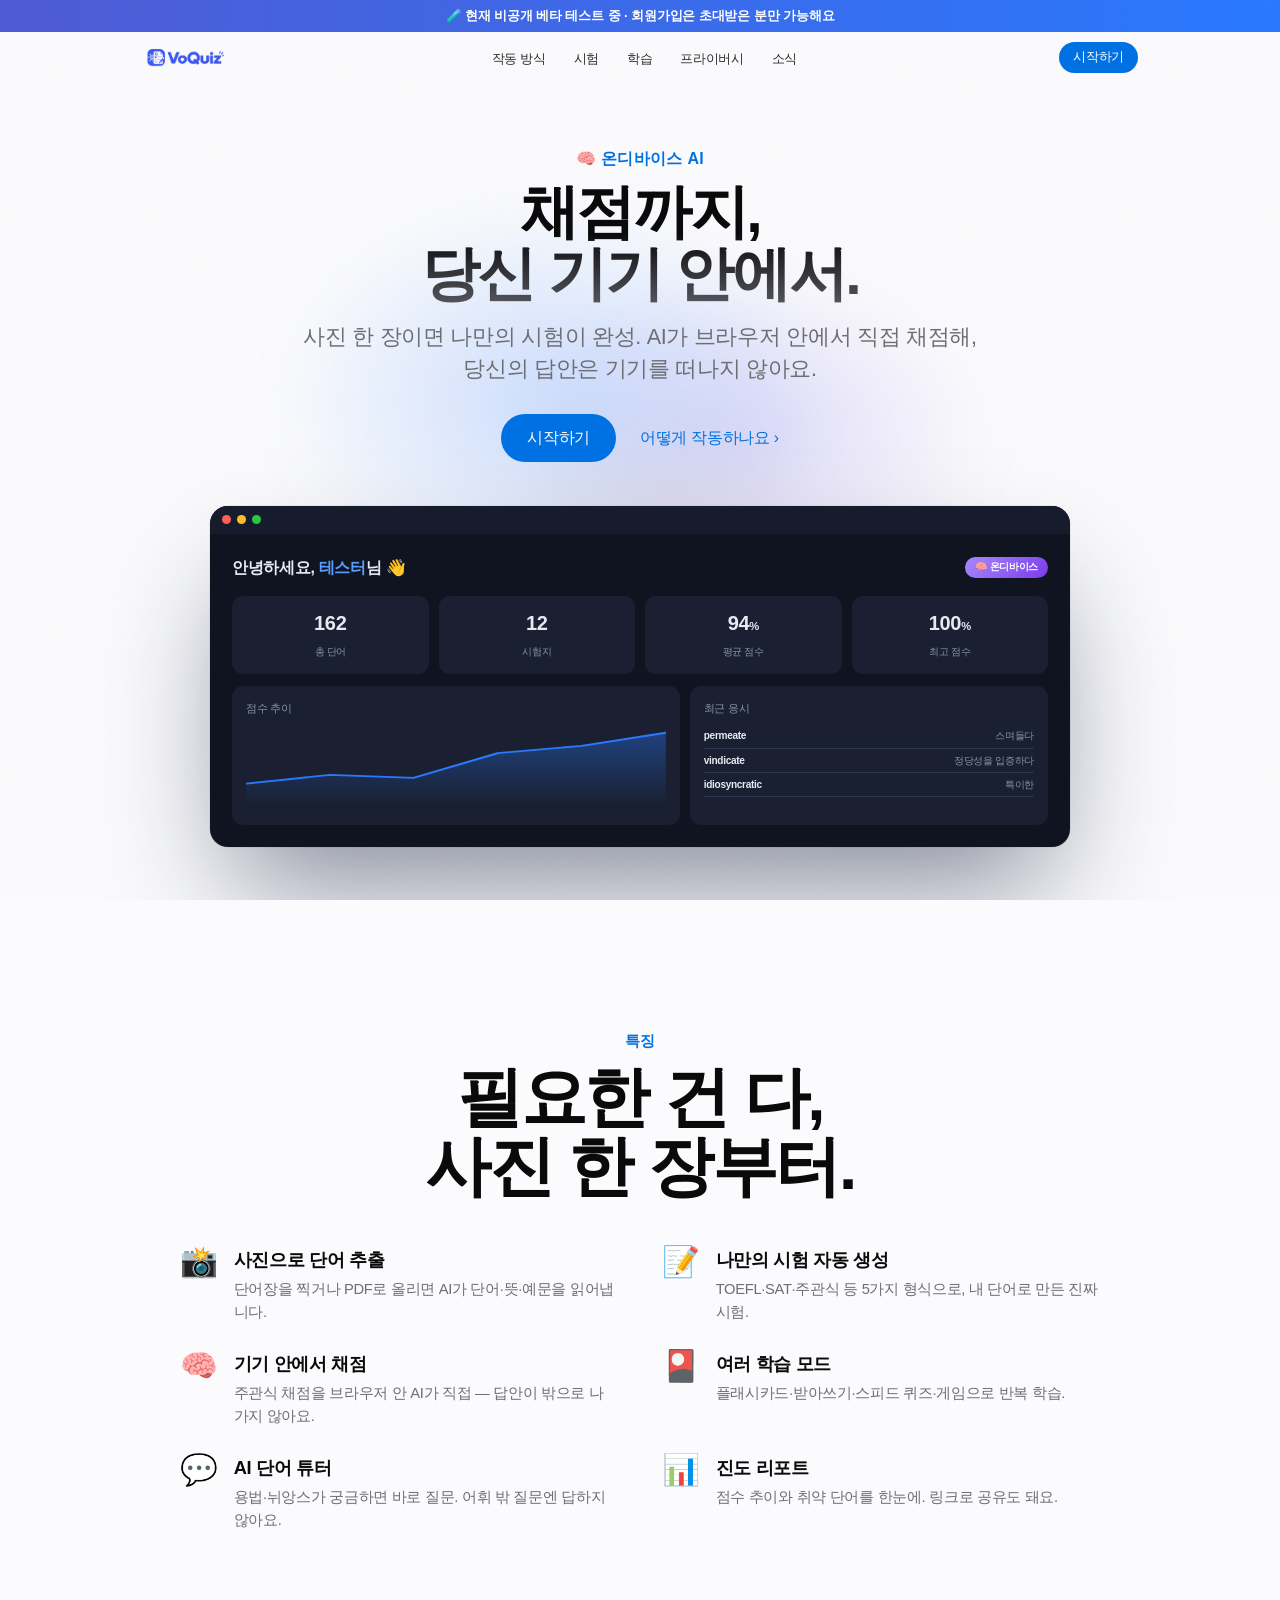
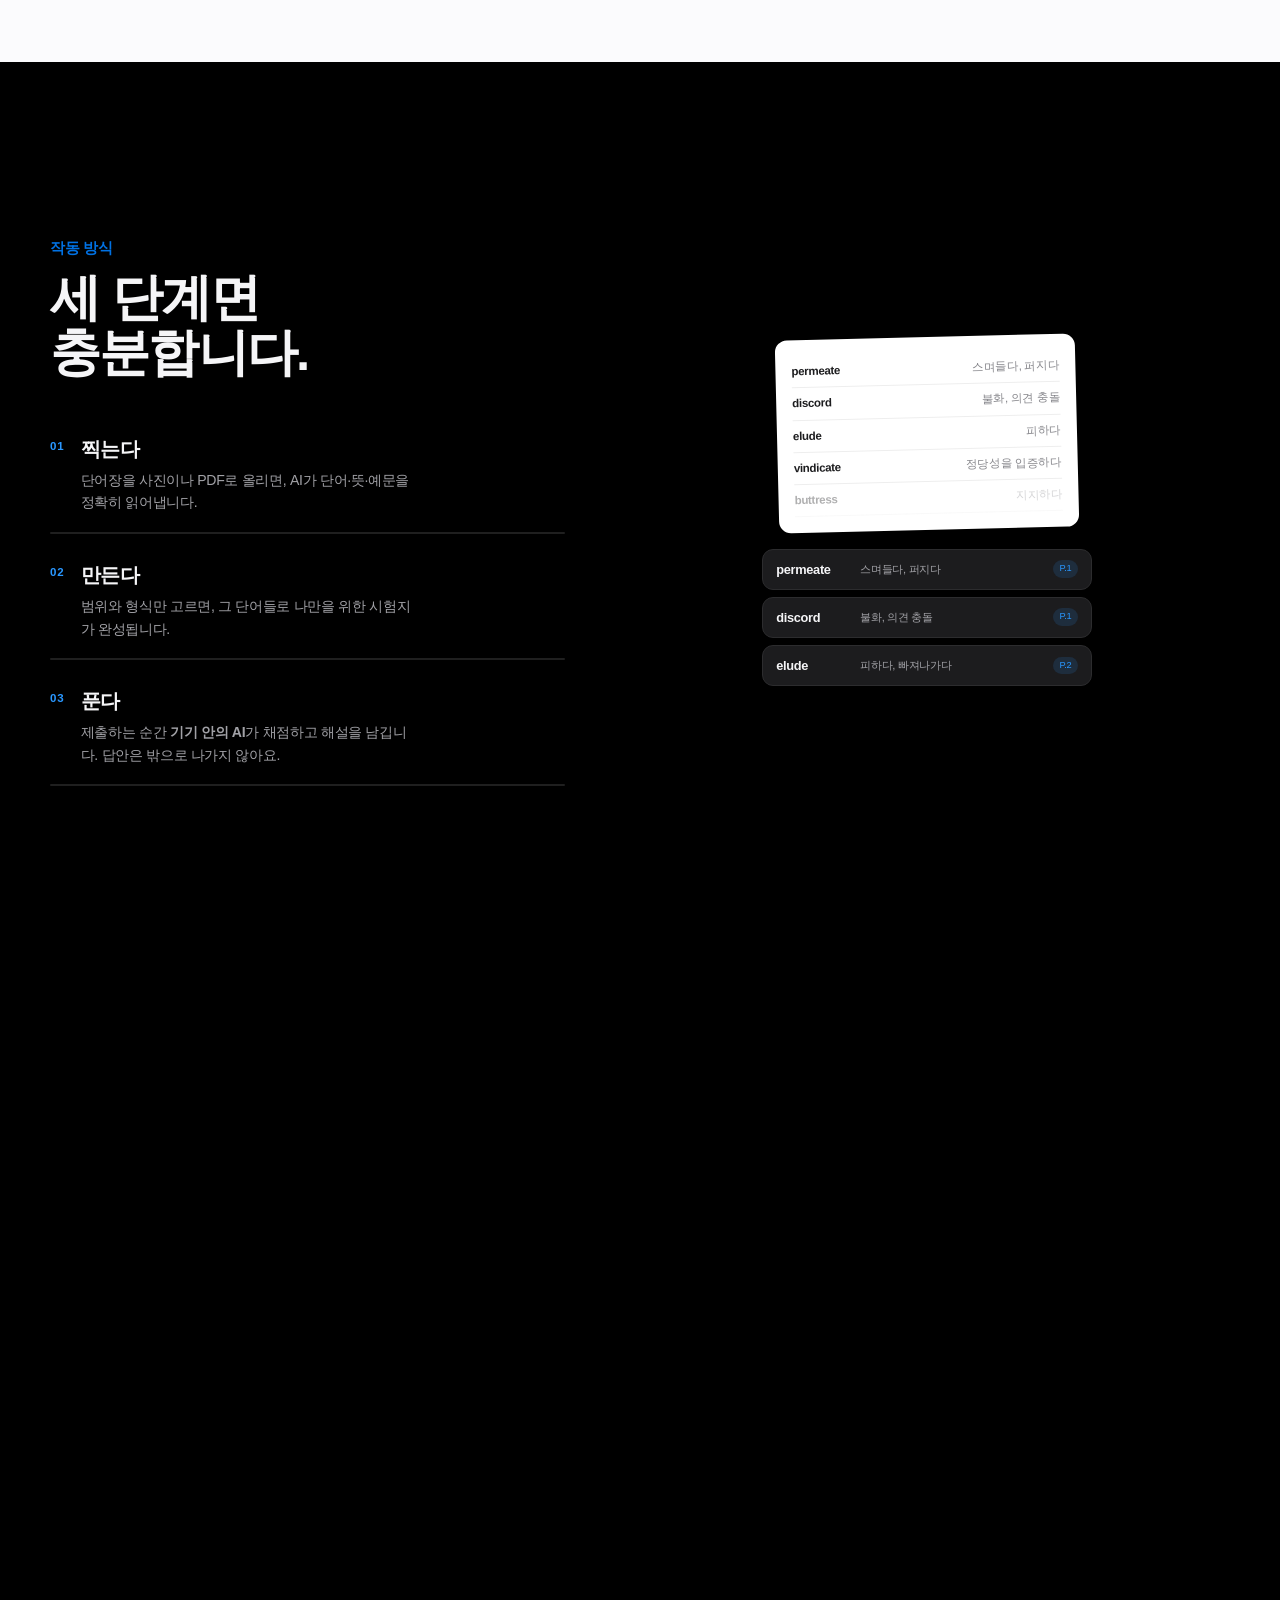
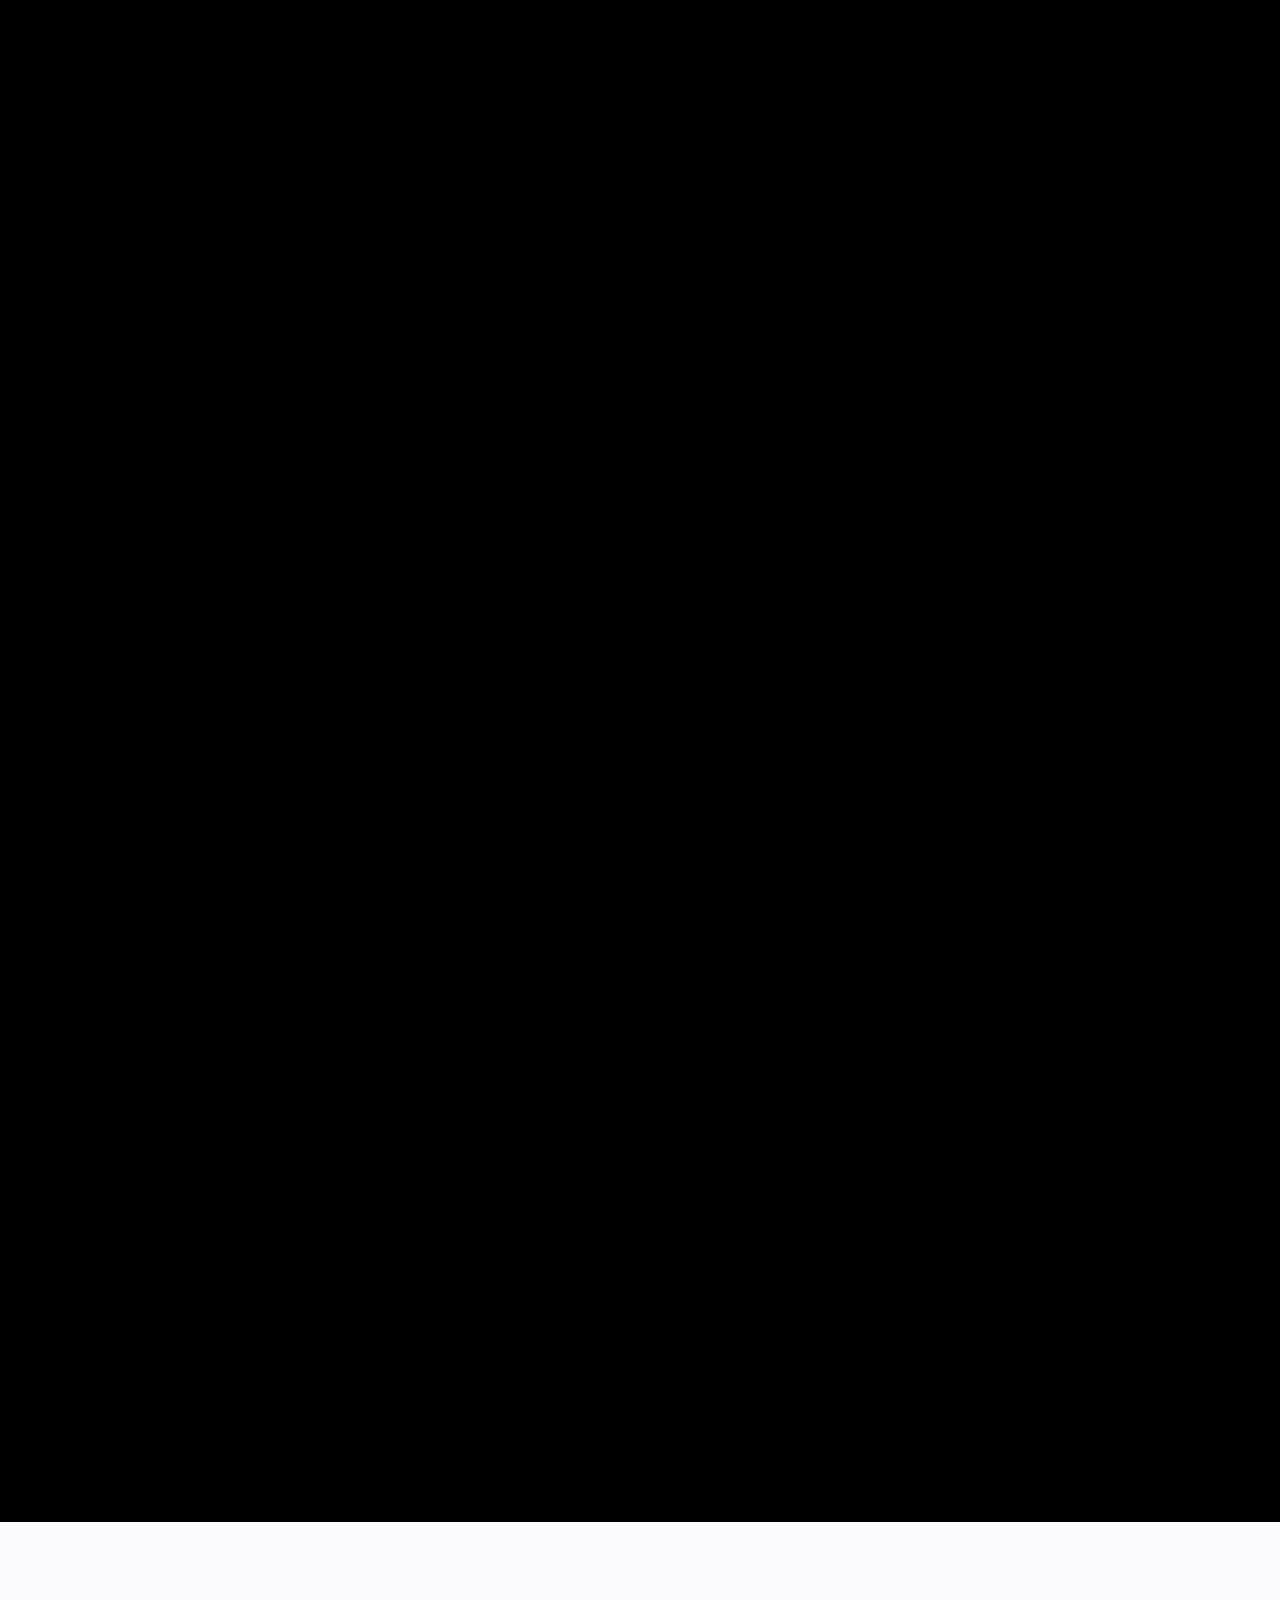
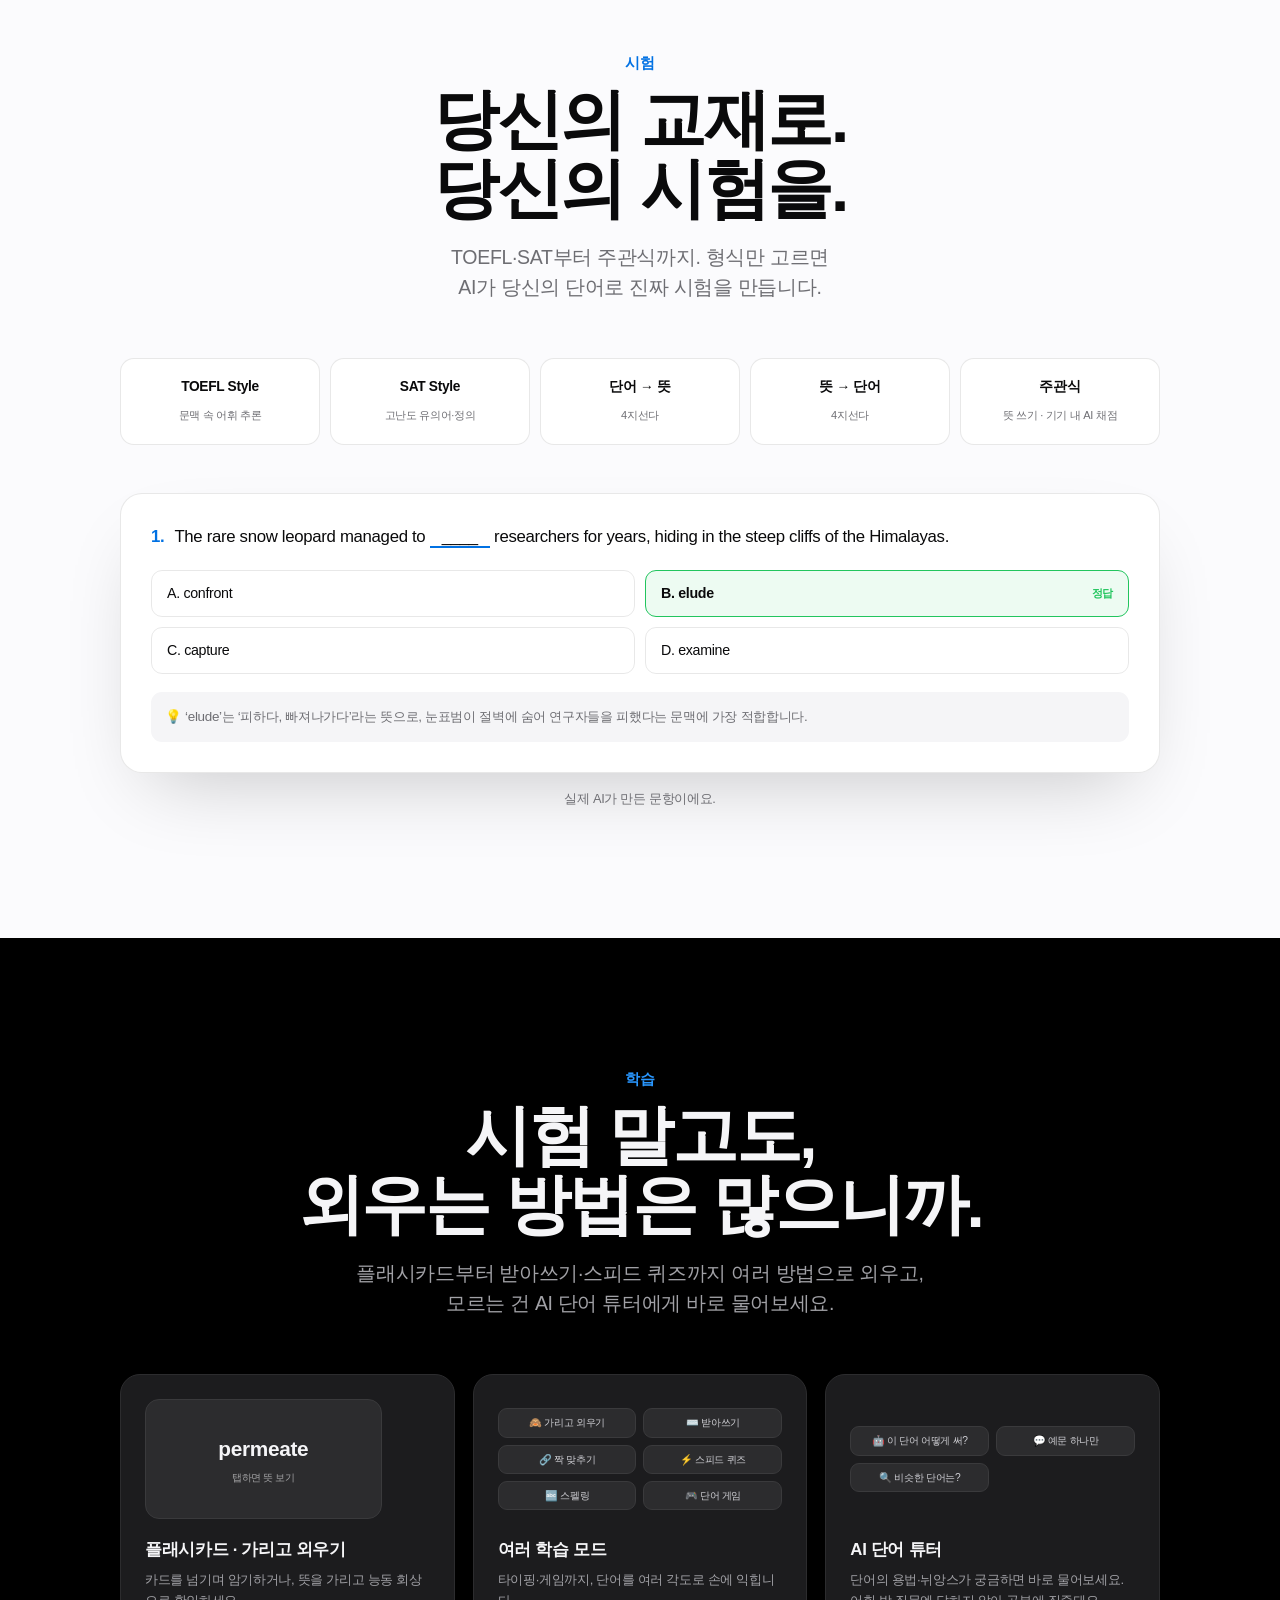
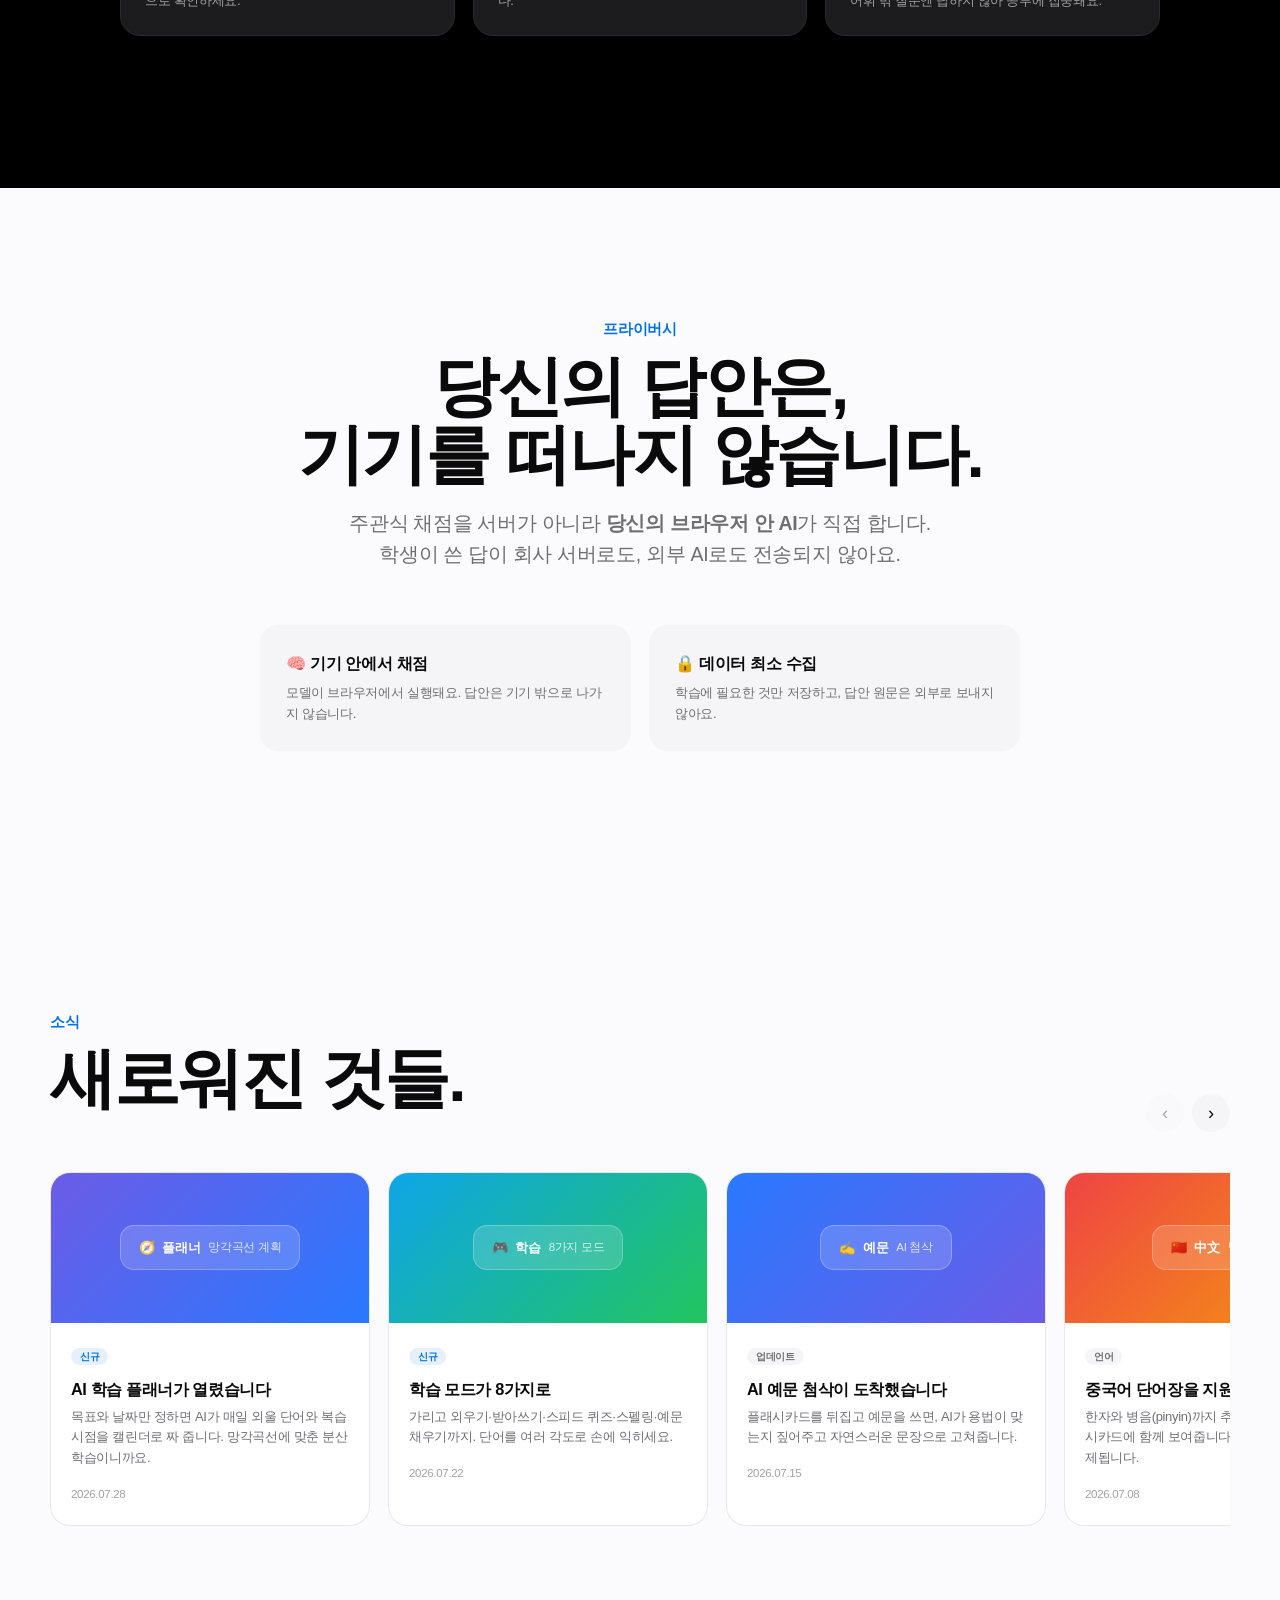
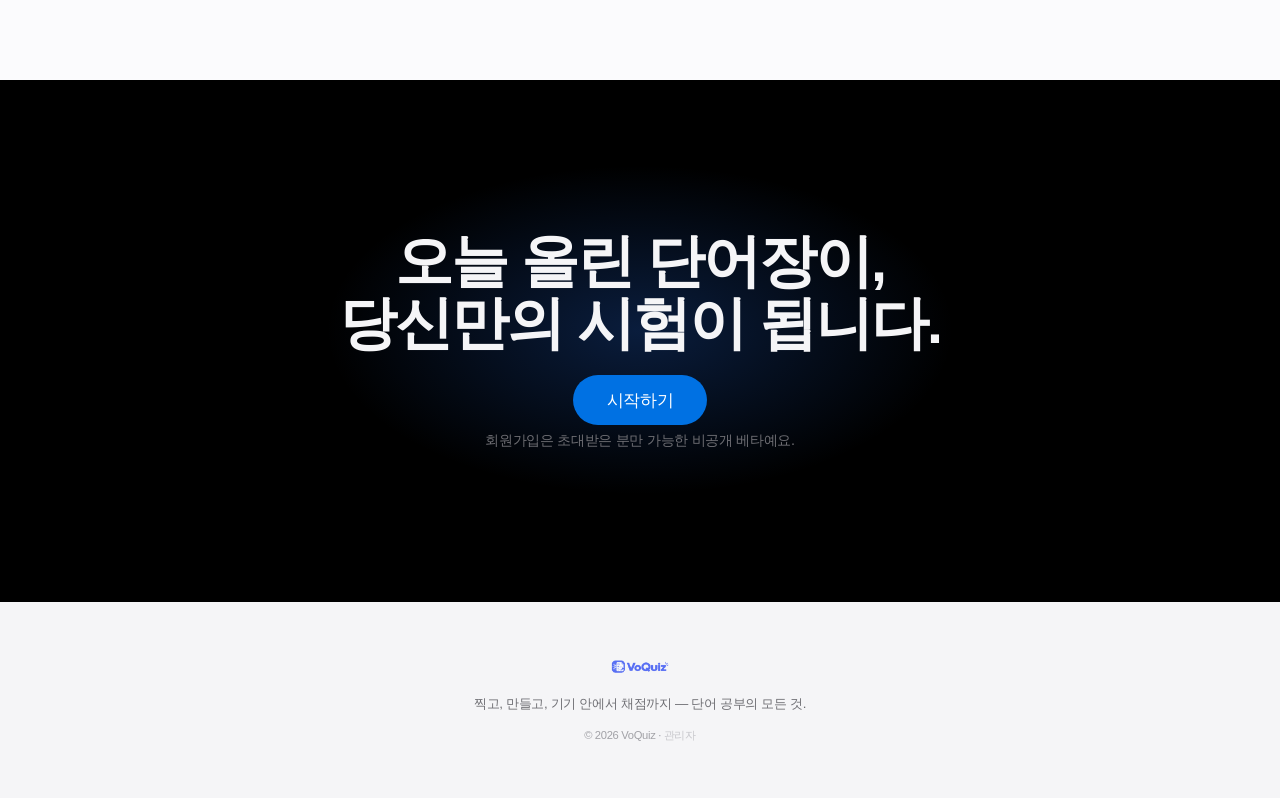
==== commit 200c421a: "랜딩 페이지 원복 재적용 (merge로 되돌아간 요금제 개편 다시 제거)" ====
--- a/static/index.html
+++ b/static/index.html
@@ -3,41 +3,45 @@
 <head>
 <meta charset="UTF-8">
 <meta name="viewport" content="width=device-width, initial-scale=1">
-<title>VoQuiz — 찍으면, 시험이 됩니다.</title>
-<meta name="description" content="사진 한 장이면 끝. AI가 단어를 읽어 시험을 만들고, 채점하고, 잊을 때쯤 복습까지 챙깁니다. 학생도 선생님도 VoQuiz 하나로.">
-<link rel="icon" href="assets/favicon.png">
-<link rel="stylesheet" href="style.css?v=7">
+<title>VoQuiz</title>
+<meta name="description" content="사진 한 장이면 끝. AI가 단어를 읽어 나만을 위한 시험을 만들고, 채점은 기기 안에서 — 답안이 밖으로 나가지 않아요.">
+<link rel="icon" href="assets/favicon.png?v=2">
+<link rel="stylesheet" href="style.css?v=11">
 </head>
 <body>
 
 <div id="progress"></div>
 <div class="grain"></div>
 
-<!-- ============ NAV ============ -->
+<!-- ============ 상단 고정 (베타 바 + 내비) ============ -->
+<div class="topfix">
+<div class="beta-bar" id="beta-bar">🧪 현재 <b>비공개 베타 테스트</b> 중 · 회원가입은 <b>초대받은 분</b>만 가능해요</div>
+
 <nav id="nav">
     <div class="nav-inner">
-        <a href="#top" class="nav-logo"><img src="assets/logo.png" alt="VoQuiz"></a>
+        <a href="#top" class="nav-logo"><img src="assets/logo.png?v=2" alt="VoQuiz"></a>
         <ul class="nav-links">
             <li><a href="#how">작동 방식</a></li>
+            <li><a href="#exam">시험</a></li>
             <li><a href="#learn">학습</a></li>
-            <li><a href="#planner">플래너</a></li>
+            <li><a href="#privacy">프라이버시</a></li>
             <li><a href="#news">소식</a></li>
-            <li><a href="#pricing">요금제</a></li>
         </ul>
-        <a href="https://app.voquiz.com" class="nav-cta">시작하기</a>
+        <a href="/app/" class="nav-cta">시작하기</a>
     </div>
 </nav>
+</div>
 
 <!-- ============ HERO (스크롤 스크럽) ============ -->
 <header id="top" class="hero">
     <div class="hero-aurora"></div>
     <div class="hero-sticky">
         <div class="hero-copy" id="hero-copy">
-            <p class="eyebrow">VoQuiz</p>
-            <h1 class="hero-title">찍으면,<br>시험이 됩니다.</h1>
-            <p class="hero-sub">사진 한 장이면 충분해요. AI가 단어를 읽어<br>시험을 만들고, 채점하고, 복습까지 끝냅니다.</p>
+            <p class="eyebrow">🧠 온디바이스 AI</p>
+            <h1 class="hero-title">채점까지,<br>당신 기기 안에서.</h1>
+            <p class="hero-sub">사진 한 장이면 나만의 시험이 완성. AI가 브라우저 안에서 직접 채점해,<br>당신의 답안은 기기를 떠나지 않아요.</p>
             <div class="hero-cta">
-                <a href="https://app.voquiz.com" class="btn-primary">무료로 시작하기</a>
+                <a href="/app/" class="btn-primary">시작하기</a>
                 <a href="#how" class="btn-link">어떻게 작동하나요 ›</a>
             </div>
         </div>
@@ -48,7 +52,7 @@
                 <div class="window-body">
                     <div class="mock-top">
                         <div class="mock-greet">안녕하세요, <b>테스터</b>님 👋</div>
-                        <div class="mock-chip">선생님</div>
+                        <div class="mock-chip">🧠 온디바이스</div>
                     </div>
                     <div class="mock-kpis">
                         <div class="mock-kpi"><b>162</b><span>총 단어</span></div>
@@ -69,9 +73,7 @@
                             </svg>
                         </div>
                         <div class="mock-card">
-                            <div class="mock-card-t">단어 숙련도</div>
-                            <div class="mock-bar"><i style="width:62%;background:#22c55e"></i><i style="width:26%;background:#2979ff"></i><i style="width:12%;background:#ef4444"></i></div>
-                            <div class="mock-legend"><span>정복 101</span><span>학습중 42</span><span>취약 19</span></div>
+                            <div class="mock-card-t">최근 응시</div>
                             <div class="mock-words">
                                 <div><b>permeate</b><em>스며들다</em></div>
                                 <div><b>vindicate</b><em>정당성을 입증하다</em></div>
@@ -85,17 +87,23 @@
     </div>
 </header>
 
-<!-- ============ 지표 ============ -->
-<section class="strip">
-    <div class="strip-inner">
-        <div class="stat reveal"><b data-count="162">0</b><span>사진 한 장에서 뽑은 단어</span></div>
-        <div class="stat reveal"><b data-count="5">0</b><span>골라 쓰는 시험 형식</span></div>
-        <div class="stat reveal"><b data-count="2">0</b><span>지원 언어</span></div>
-        <div class="stat reveal"><b>∞</b><span>언제든 다시 도전</span></div>
-    </div>
-</section>
-
-<!-- ============ PINNED — 작동 방식 (스크롤에 따라 장면 전환) ============ -->
+<!-- ============ 특징 ============ -->
+<section id="features" class="sec">
+    <div class="sec-inner">
+        <p class="kicker reveal">특징</p>
+        <h2 class="sec-title lines"><span><i>필요한 건 다,</i></span><span><i>사진 한 장부터.</i></span></h2>
+        <div class="feat-list">
+            <div class="feat-item reveal"><span class="fi-ico">📸</span><div><h3>사진으로 단어 추출</h3><p>단어장을 찍거나 PDF로 올리면 AI가 단어·뜻·예문을 읽어냅니다.</p></div></div>
+            <div class="feat-item reveal"><span class="fi-ico">📝</span><div><h3>나만의 시험 자동 생성</h3><p>TOEFL·SAT·주관식 등 5가지 형식으로, 내 단어로 만든 진짜 시험.</p></div></div>
+            <div class="feat-item reveal"><span class="fi-ico">🧠</span><div><h3>기기 안에서 채점</h3><p>주관식 채점을 브라우저 안 AI가 직접 — 답안이 밖으로 나가지 않아요.</p></div></div>
+            <div class="feat-item reveal"><span class="fi-ico">🎴</span><div><h3>여러 학습 모드</h3><p>플래시카드·받아쓰기·스피드 퀴즈·게임으로 반복 학습.</p></div></div>
+            <div class="feat-item reveal"><span class="fi-ico">💬</span><div><h3>AI 단어 튜터</h3><p>용법·뉘앙스가 궁금하면 바로 질문. 어휘 밖 질문엔 답하지 않아요.</p></div></div>
+            <div class="feat-item reveal"><span class="fi-ico">📊</span><div><h3>진도 리포트</h3><p>점수 추이와 취약 단어를 한눈에. 링크로 공유도 돼요.</p></div></div>
+        </div>
+    </div>
+</section>
+
+<!-- ============ PINNED — 작동 방식 ============ -->
 <section id="how" class="pin">
     <div class="pin-sticky">
         <div class="pin-grid">
@@ -105,17 +113,17 @@
                 <ol class="steps" id="steps">
                     <li class="step active" data-step="0">
                         <span class="s-num">01</span>
-                        <div><h3>찍는다</h3><p>단어장을 사진이나 PDF로 올리기만 하세요. AI가 단어·뜻·예문·페이지까지 정확히 읽어냅니다.</p></div>
+                        <div><h3>찍는다</h3><p>단어장을 사진이나 PDF로 올리면, AI가 단어·뜻·예문을 정확히 읽어냅니다.</p></div>
                         <div class="s-rail"><i></i></div>
                     </li>
                     <li class="step" data-step="1">
                         <span class="s-num">02</span>
-                        <div><h3>만든다</h3><p>범위와 형식만 고르면, 그 단어들로 진짜 같은 시험지가 완성됩니다.</p></div>
+                        <div><h3>만든다</h3><p>범위와 형식만 고르면, 그 단어들로 나만을 위한 시험지가 완성됩니다.</p></div>
                         <div class="s-rail"><i></i></div>
                     </li>
                     <li class="step" data-step="2">
                         <span class="s-num">03</span>
-                        <div><h3>푼다</h3><p>제출하는 순간 AI가 채점하고, 해설과 약한 단어까지 콕 짚어 줍니다.</p></div>
+                        <div><h3>푼다</h3><p>제출하는 순간 <b>기기 안의 AI</b>가 채점하고 해설을 남깁니다. 답안은 밖으로 나가지 않아요.</p></div>
                         <div class="s-rail"><i></i></div>
                     </li>
                 </ol>
@@ -148,7 +156,7 @@
                             <div class="gen-list">
                                 <div class="gen-row"><b>TOEFL Style</b><em>문맥 추론</em></div>
                                 <div class="gen-row"><b>단어 → 뜻</b><em>4지선다</em></div>
-                                <div class="gen-row"><b>주관식</b><em>AI 채점</em></div>
+                                <div class="gen-row"><b>주관식</b><em>기기 내 채점</em></div>
                             </div>
                             <div class="gen-out">
                                 <p>The rare snow leopard managed to <u>____</u> researchers for years.</p>
@@ -170,9 +178,9 @@
                             <div class="res-rows">
                                 <div class="res-row ok"><span>elude</span><em>✓ 정답</em></div>
                                 <div class="res-row ok"><span>buttress</span><em>✓ 정답</em></div>
-                                <div class="res-row no"><span>desecrate</span><em>✗ 복습 큐로</em></div>
-                            </div>
-                            <p class="res-note">💡 AI가 해설을 남기고, 틀린 단어는 잊을 때쯤 다시 물어봅니다.</p>
+                                <div class="res-row no"><span>desecrate</span><em>✗ 오답</em></div>
+                            </div>
+                            <p class="res-note">🧠 채점은 브라우저 안 AI가 직접 — 답안이 서버로 전송되지 않아요.</p>
                         </div>
                     </div>
                 </div>
@@ -193,7 +201,7 @@
             <div class="fmt reveal"><b>SAT Style</b><span>고난도 유의어·정의</span></div>
             <div class="fmt reveal"><b>단어 → 뜻</b><span>4지선다</span></div>
             <div class="fmt reveal"><b>뜻 → 단어</b><span>4지선다</span></div>
-            <div class="fmt reveal"><b>주관식</b><span>뜻 쓰기 · AI 채점</span></div>
+            <div class="fmt reveal"><b>주관식</b><span>뜻 쓰기 · 기기 내 AI 채점</span></div>
         </div>
 
         <div class="qcard reveal">
@@ -214,8 +222,8 @@
 <section id="learn" class="sec sec-dark">
     <div class="sec-inner">
         <p class="kicker reveal">학습</p>
-        <h2 class="sec-title lines"><span><i>외울 때까지,</i></span><span><i>잊을 때쯤 다시.</i></span></h2>
-        <p class="sec-sub reveal">플래시카드부터 받아쓰기·스피드 퀴즈까지 8가지 방법으로 외우고,<br>망각곡선이 잊을 때쯤 딱 맞춰 다시 물어봅니다.</p>
+        <h2 class="sec-title lines"><span><i>시험 말고도,</i></span><span><i>외우는 방법은 많으니까.</i></span></h2>
+        <p class="sec-sub reveal">플래시카드부터 받아쓰기·스피드 퀴즈까지 여러 방법으로 외우고,<br>모르는 건 AI 단어 튜터에게 바로 물어보세요.</p>
 
         <div class="learn-grid">
             <div class="lcard reveal">
@@ -230,132 +238,33 @@
                 <div class="modes">
                     <span>🙈 가리고 외우기</span><span>⌨️ 받아쓰기</span>
                     <span>🔗 짝 맞추기</span><span>⚡ 스피드 퀴즈</span>
-                    <span>🔤 스펠링</span><span>📝 예문 채우기</span>
-                </div>
-                <h3>8가지 학습 모드</h3>
-                <p>타이핑·게임·빈칸 채우기까지. 단어를 여러 각도로 손에 익힙니다.</p>
+                    <span>🔤 스펠링</span><span>🎮 단어 게임</span>
+                </div>
+                <h3>여러 학습 모드</h3>
+                <p>타이핑·게임까지, 단어를 여러 각도로 손에 익힙니다.</p>
             </div>
             <div class="lcard reveal">
-                <div class="srs">
-                    <div class="srs-row"><span>1일</span><i style="width:16%"></i></div>
-                    <div class="srs-row"><span>4일</span><i style="width:36%"></i></div>
-                    <div class="srs-row"><span>16일</span><i style="width:66%"></i></div>
-                    <div class="srs-row"><span>35일</span><i style="width:92%"></i></div>
-                </div>
-                <h3>간격 반복(SRS)</h3>
-                <p>맞힐수록 간격이 늘고, 틀리면 즉시 다시 나옵니다.</p>
-            </div>
-        </div>
-
-        <div class="ai-check reveal">
-            <div class="ai-check-in">
-                <div class="ai-label">✍️ 이 단어로 예문을 써보세요</div>
-                <div class="ai-input">A strong smell of coffee began to permeate the whole office.</div>
-                <div class="ai-fb">
-                    <b>✅ 잘 썼어요!</b>
-                    <p>커피 향이 사무실 전체에 퍼지는 모습을 ‘permeate’로 아주 자연스럽고 생생하게 표현했어요.</p>
-                </div>
-            </div>
-            <div class="ai-side">
-                <h3>AI 예문 첨삭</h3>
-                <p>맞게 썼는지, 어색하면 어떻게 고칠지 — 선생님이 옆에 있는 것처럼 짚어 줍니다.</p>
-                <span class="tag">프리미엄 · 선생님</span>
-            </div>
-        </div>
-    </div>
-</section>
-
-<!-- ============ PLANNER ============ -->
-<section id="planner" class="sec">
-    <div class="sec-inner">
-        <p class="kicker reveal">AI 학습 플래너</p>
-        <h2 class="sec-title lines"><span><i>언제 무엇을 외울지,</i></span><span><i>AI가 짜 드립니다.</i></span></h2>
-        <p class="sec-sub reveal">목표와 시험 날짜만 정하세요. 에빙하우스 망각곡선에 맞춰<br>AI가 ‘오늘 무엇을 외울지’를 매일 캘린더에 채워 줍니다.</p>
-
-        <div class="plan-wrap">
-            <div class="plan-card reveal">
-                <div class="plan-goal">
-                    <span class="pg-ico">🧭</span>
-                    <div><b>여름방학 어휘 마스터</b><span>D-30 · 162단어 · 하루 8단어</span></div>
-                </div>
-                <div class="plan-cal">
-                    <div class="cal-cell"><em>1</em><i class="d-new"></i></div>
-                    <div class="cal-cell"><em>2</em><i class="d-new"></i><i class="d-rev"></i></div>
-                    <div class="cal-cell"><em>3</em><i class="d-new"></i><i class="d-rev"></i></div>
-                    <div class="cal-cell off"><em>4</em></div>
-                    <div class="cal-cell"><em>5</em><i class="d-new"></i><i class="d-rev"></i></div>
-                    <div class="cal-cell today"><em>6</em><i class="d-new"></i><i class="d-rev"></i></div>
-                    <div class="cal-cell"><em>7</em><i class="d-rev"></i></div>
-                    <div class="cal-cell"><em>8</em><i class="d-new"></i><i class="d-rev"></i></div>
-                    <div class="cal-cell"><em>9</em><i class="d-new"></i><i class="d-rev"></i></div>
-                    <div class="cal-cell"><em>10</em><i class="d-rev"></i></div>
-                    <div class="cal-cell"><em>11</em><i class="d-new"></i><i class="d-rev"></i></div>
-                    <div class="cal-cell off"><em>12</em></div>
-                    <div class="cal-cell"><em>13</em><i class="d-rev"></i></div>
-                    <div class="cal-cell"><em>14</em><i class="d-new"></i><i class="d-rev"></i></div>
-                </div>
-                <div class="plan-legend"><span><i class="d-new"></i> 새 단어</span><span><i class="d-rev"></i> 복습</span><span class="off-note">쉬는 날은 자동으로 건너뜁니다</span></div>
-            </div>
-
-            <div class="plan-card reveal">
-                <div class="pc-t">📉 예상 망각곡선 &amp; 복습 시점</div>
-                <svg viewBox="0 0 300 120" class="curve" preserveAspectRatio="none">
-                    <defs><linearGradient id="cg" x1="0" y1="0" x2="0" y2="1">
-                        <stop offset="0%" stop-color="#6c5ce7" stop-opacity=".28"/>
-                        <stop offset="100%" stop-color="#6c5ce7" stop-opacity="0"/>
-                    </linearGradient></defs>
-                    <path d="M0 22 L38 66 L44 24 L96 72 L102 24 L152 70 L158 24 L214 68 L220 24 L288 62 L288 120 L0 120 Z" fill="url(#cg)"/>
-                    <path d="M0 22 L38 66 L44 24 L96 72 L102 24 L152 70 L158 24 L214 68 L220 24 L288 62" fill="none" stroke="#6c5ce7" stroke-width="2.4" stroke-linecap="round" stroke-linejoin="round"/>
-                    <g class="cdots"><circle cx="44" cy="24" r="3.4"/><circle cx="102" cy="24" r="3.4"/><circle cx="158" cy="24" r="3.4"/><circle cx="220" cy="24" r="3.4"/></g>
-                </svg>
-                <div class="plan-iv"><span>1일</span><span>3일</span><span>7일</span><span>17일</span><span>39일</span></div>
-                <p class="plan-note">간격을 점점 늘리는 분산 학습이 벼락치기보다 오래 남습니다. — 에빙하우스 · 간격 효과</p>
-            </div>
-        </div>
-    </div>
-</section>
-
-<!-- ============ ACADEMY ============ -->
-<section id="academy" class="sec">
-    <div class="sec-inner">
-        <p class="kicker reveal">학원 · 교사</p>
-        <h2 class="sec-title lines"><span><i>가르치는 사람을</i></span><span><i>위해 설계했습니다.</i></span></h2>
-        <p class="sec-sub reveal">반을 만들고 코드만 알려주면 끝. 시험지를 배정하면<br>채점은 AI가 대신하고, 성적표는 저절로 쌓입니다.</p>
-
-        <div class="class-demo reveal">
-            <div class="cd-head">
-                <div><b>중2 영어 A반</b><span class="code">EDX0EY</span></div>
-                <div class="cd-meta">학생 24명 · 과제 3개</div>
-            </div>
-            <table class="cd-table">
-                <thead><tr><th>학생</th><th>Day 1–5</th><th>Day 6–10</th><th>모의고사</th></tr></thead>
-                <tbody>
-                    <tr><td>김민준</td><td><b class="hi">100%</b></td><td><b class="hi">92%</b></td><td><b class="mid">78%</b></td></tr>
-                    <tr><td>이서연</td><td><b class="hi">96%</b></td><td><b class="mid">74%</b></td><td><b class="hi">88%</b></td></tr>
-                    <tr><td>박지호</td><td><b class="mid">68%</b></td><td><b class="lo">42%</b></td><td><span class="none">미응시</span></td></tr>
-                    <tr><td>최수아</td><td><b class="hi">100%</b></td><td><b class="hi">100%</b></td><td><b class="hi">94%</b></td></tr>
-                </tbody>
-            </table>
-        </div>
+                <div class="modes">
+                    <span>🤖 이 단어 어떻게 써?</span><span>💬 예문 하나만</span>
+                    <span>🔍 비슷한 단어는?</span>
+                </div>
+                <h3>AI 단어 튜터</h3>
+                <p>단어의 용법·뉘앙스가 궁금하면 바로 물어보세요. 어휘 밖 질문엔 답하지 않아 공부에 집중돼요.</p>
+            </div>
+        </div>
+    </div>
+</section>
+
+<!-- ============ PRIVACY (온디바이스) ============ -->
+<section id="privacy" class="sec">
+    <div class="sec-inner narrow">
+        <p class="kicker reveal">프라이버시</p>
+        <h2 class="sec-title lines"><span><i>당신의 답안은,</i></span><span><i>기기를 떠나지 않습니다.</i></span></h2>
+        <p class="sec-sub reveal">주관식 채점을 서버가 아니라 <b>당신의 브라우저 안 AI</b>가 직접 합니다.<br>학생이 쓴 답이 회사 서버로도, 외부 AI로도 전송되지 않아요.</p>
 
         <div class="two-up">
-            <div class="up reveal"><h3>참여 코드 하나로</h3><p>학생은 코드만 입력하면 반에 들어옵니다. 초대도, 계정 관리도 필요 없습니다.</p></div>
-            <div class="up reveal"><h3>손으로 만들던 단어시험, 이제 그만</h3><p>단어장 한 번 올리면 주간 시험이 자동으로 나옵니다. 채점 시간은 0분.</p></div>
-        </div>
-    </div>
-</section>
-
-<!-- ============ REPORT ============ -->
-<section class="sec sec-dark">
-    <div class="sec-inner narrow">
-        <p class="kicker reveal">학부모 리포트</p>
-        <h2 class="sec-title lines"><span><i>성장은</i></span><span><i>보여야 합니다.</i></span></h2>
-        <p class="sec-sub reveal">링크 하나면 됩니다. 로그인도 앱도 없이,<br>학부모가 아이의 진도와 약한 단어를 한눈에 확인해요.</p>
-        <div class="report-mock reveal">
-            <div class="rm-head">📊 <b>테스터</b>님의 학습 리포트</div>
-            <div class="rm-kpis"><div><b>162</b><span>총 단어</span></div><div><b>94%</b><span>평균</span></div><div><b>100%</b><span>최고</span></div></div>
-            <div class="rm-bar"><i style="width:62%;background:#22c55e"></i><i style="width:26%;background:#2979ff"></i><i style="width:12%;background:#ef4444"></i></div>
-            <div class="rm-weak"><span>discord</span><span>buttress</span><span>desecrate</span></div>
+            <div class="up reveal"><h3>🧠 기기 안에서 채점</h3><p>모델이 브라우저에서 실행돼요. 답안은 기기 밖으로 나가지 않습니다.</p></div>
+            <div class="up reveal"><h3>🔒 데이터 최소 수집</h3><p>학습에 필요한 것만 저장하고, 답안 원문은 외부로 보내지 않아요.</p></div>
         </div>
     </div>
 </section>
@@ -412,18 +321,6 @@
             </article>
 
             <article class="news-card reveal">
-                <div class="nc-visual v2">
-                    <div class="nc-mini">🏫 <b>학원</b><span>반 개설</span></div>
-                </div>
-                <div class="nc-body">
-                    <span class="nc-tag">업데이트</span>
-                    <h3>학원·교사 모드 오픈</h3>
-                    <p>반을 만들고 참여 코드를 공유하세요. 시험지를 배정하면 학생별 성적이 대시보드에 자동으로 쌓입니다.</p>
-                    <time>2026.07.12</time>
-                </div>
-            </article>
-
-            <article class="news-card reveal">
                 <div class="nc-visual v3">
                     <div class="nc-mini">🇨🇳 <b>中文</b><span>병음 지원</span></div>
                 </div>
@@ -462,96 +359,24 @@
     </div>
 </section>
 
-<!-- ============ PRICING ============ -->
-<section id="pricing" class="sec sec-gray">
-    <div class="sec-inner">
-        <p class="kicker reveal">요금제</p>
-        <h2 class="sec-title lines"><span><i>쓰는 만큼.</i></span><span><i>가르치는 만큼.</i></span></h2>
-        <p class="sec-sub reveal">무료로 시작해서, 필요할 때만 올리세요.<br>숨은 비용 없이 — 쓰는 만큼, 가르치는 만큼만.</p>
-
-        <div class="price-grid">
-            <div class="price reveal">
-                <div class="p-name">기본</div>
-                <div class="p-cost">무료</div>
-                <ul>
-                    <li>단어장 3개 · 시험지 10개</li>
-                    <li>1회 추출 10p · 문제 15문항</li>
-                    <li>AI 크레딧 <b>50</b>/월</li>
-                    <li>기본 학습 모드 · SRS 복습</li>
-                    <li>반 참여</li>
-                </ul>
-                <a href="https://app.voquiz.com" class="p-btn ghost">시작하기</a>
-            </div>
-            <div class="price feat reveal">
-                <div class="p-badge">가장 인기</div>
-                <div class="p-name">프리미엄</div>
-                <div class="p-cost">₩4,900<i>/월</i></div>
-                <ul>
-                    <li>단어장 · 시험지 <b>무제한</b></li>
-                    <li>1회 추출 50p · 문제 50문항</li>
-                    <li>AI 크레딧 <b>600</b>/월</li>
-                    <li><b>AI 예문 첨삭 · 학습 플래너</b></li>
-                    <li>프리미엄 학습 모드 · 학부모 리포트</li>
-                    <li>워터마크 없는 PDF</li>
-                </ul>
-                <a href="https://app.voquiz.com" class="p-btn">프리미엄 시작</a>
-            </div>
-            <div class="price teach reveal">
-                <div class="p-name">선생님 Basic</div>
-                <div class="p-cost">₩12,900<i>/월</i></div>
-                <ul>
-                    <li>프리미엄의 모든 기능</li>
-                    <li>1회 추출 100p · 문제 100문항</li>
-                    <li>AI 크레딧 <b>2,500</b>/월</li>
-                    <li><b>반 개설 5개 · 학생 40명</b></li>
-                    <li>반 성적 대시보드</li>
-                </ul>
-                <a href="https://app.voquiz.com" class="p-btn teach">선생님으로 시작</a>
-            </div>
-            <div class="price teach reveal">
-                <div class="p-badge pro">최상위</div>
-                <div class="p-name">선생님 Pro</div>
-                <div class="p-cost">₩29,900<i>/월</i></div>
-                <ul>
-                    <li>선생님 Basic의 모든 기능</li>
-                    <li>1회 추출 200p · 문제 100문항</li>
-                    <li>AI 크레딧 <b>6,000</b>/월</li>
-                    <li><b>반 20개 · 학생 60명</b></li>
-                    <li>우선 지원</li>
-                </ul>
-                <a href="https://app.voquiz.com" class="p-btn teach">Pro로 시작</a>
-            </div>
-        </div>
-
-        <div class="addons reveal">
-            <span class="ad-t">필요할 때 더하기</span>
-            <div class="ad-list">
-                <div class="ad"><b>AI 크레딧 팩</b><span>+500 크레딧</span><i>₩4,900</i></div>
-                <div class="ad"><b>반 슬롯</b><span>반 +1개</span><i>₩3,900</i></div>
-                <div class="ad"><b>학생 슬롯</b><span>학생 +10명</span><i>₩3,900</i></div>
-            </div>
-            <p class="ad-note">AI 크레딧은 시험지 생성·예문 첨삭·학습 플래너 등 AI 작업에 사용됩니다.</p>
-        </div>
-    </div>
-</section>
-
 <!-- ============ CTA ============ -->
 <section class="final">
     <div class="final-inner">
-        <h2 class="lines"><span><i>오늘 찍은 단어장이</i></span><span><i>내일의 시험이 됩니다.</i></span></h2>
-        <a href="https://app.voquiz.com" class="btn-primary lg reveal">무료로 시작하기</a>
+        <h2 class="lines"><span><i>오늘 올린 단어장이,</i></span><span><i>당신만의 시험이 됩니다.</i></span></h2>
+        <a href="/app/" class="btn-primary lg reveal">시작하기</a>
+        <p class="final-note reveal">회원가입은 초대받은 분만 가능한 비공개 베타예요.</p>
     </div>
 </section>
 
 <footer>
     <div class="foot-inner">
-        <img src="assets/logo.png" alt="VoQuiz" class="foot-logo">
-        <p>찍고, 외우고, 시험까지 — 단어 공부의 모든 것.</p>
-        <small><span>© 2026 VoQuiz. AI 단어 학습 플랫폼.</span> · <a href="#" id="admin-trigger" class="admin-trigger">관리자</a></small>
+        <img src="assets/logo.png?v=2" alt="VoQuiz" class="foot-logo">
+        <p>찍고, 만들고, 기기 안에서 채점까지 — 단어 공부의 모든 것.</p>
+        <small><span>© 2026 VoQuiz</span> · <a href="#" id="admin-trigger" class="admin-trigger">관리자</a></small>
     </div>
 </footer>
 
 <script src="script.js"></script>
-<script src="admin.js?v=11"></script>
+<script src="admin.js?v=13"></script>
 </body>
 </html>
--- a/static/style.css
+++ b/static/style.css
@@ -18,13 +18,13 @@
 }
 
 *{box-sizing:border-box;margin:0;padding:0}
-html{scroll-behavior:smooth}
+html{scroll-behavior:smooth;overflow-x:clip}
 body{
     background:var(--light);color:var(--ink);
     font-family:-apple-system,BlinkMacSystemFont,"SF Pro Display","SF Pro Text",
         "Apple SD Gothic Neo","Pretendard","Noto Sans KR",sans-serif;
     -webkit-font-smoothing:antialiased;text-rendering:optimizeLegibility;
-    letter-spacing:-.02em;line-height:1.5;overflow-x:hidden;
+    letter-spacing:-.02em;line-height:1.5;overflow-x:clip;
 }
 img{max-width:100%;display:block}
 a{text-decoration:none;color:inherit}
@@ -70,7 +70,7 @@
 .nav-cta:hover{background:#0077ed;transform:scale(1.04)}
 
 /* ============ HERO — 스크롤 스크럽 ============ */
-.hero{height:230vh;position:relative}
+.hero{position:relative}
 .hero-aurora{
     position:absolute;top:0;left:50%;transform:translateX(-50%);
     width:1200px;height:900px;pointer-events:none;
@@ -84,14 +84,14 @@
 }
 @keyframes drift{to{transform:translateX(-50%) scale(1.14) rotate(7deg)}}
 .hero-sticky{
-    position:sticky;top:0;height:100vh;display:flex;flex-direction:column;
-    align-items:center;justify-content:center;text-align:center;overflow:hidden;padding:0 22px;
-}
-.hero-copy{position:relative;z-index:2;max-width:820px;will-change:transform,opacity}
-.eyebrow{font-size:1.1rem;font-weight:600;color:var(--blue);margin-bottom:10px;letter-spacing:0}
+    position:relative;display:flex;flex-direction:column;
+    align-items:center;justify-content:center;text-align:center;overflow:hidden;padding:118px 22px 24px;
+}
+.hero-copy{position:relative;z-index:2;max-width:760px}
+.eyebrow{font-size:1rem;font-weight:700;color:var(--blue);margin-bottom:10px;letter-spacing:.02em}
 .hero-title{
-    font-size:clamp(2.9rem,7.8vw,5.8rem);font-weight:700;line-height:1.02;
-    letter-spacing:-.04em;margin-bottom:20px;
+    font-size:clamp(2rem,5vw,3.7rem);font-weight:800;line-height:1.05;
+    letter-spacing:-.04em;margin-bottom:16px;
     background:linear-gradient(180deg,#0a0a0b 42%,#55555e);
     -webkit-background-clip:text;background-clip:text;color:transparent;
 }
@@ -105,14 +105,13 @@
 
 /* 히어로 기기 — 스크롤에 따라 펴지고 커진다 */
 .hero-device{
-    position:absolute;left:50%;bottom:-42vh;width:min(960px,92vw);
-    transform:translateX(-50%);perspective:1800px;z-index:1;will-change:transform;
+    position:relative;width:min(860px,100%);margin:6px auto 0;
+    perspective:1800px;z-index:1;
 }
 .window{
     border-radius:18px;overflow:hidden;background:#0f1420;
     box-shadow:0 60px 120px -24px rgba(15,25,55,.5),0 0 0 1px rgba(0,0,0,.05);
-    transform:rotateX(var(--rx,26deg)) scale(var(--sc,.92));transform-origin:center bottom;
-    will-change:transform;
+    transform:none;transform-origin:center bottom;
 }
 .window-bar{height:28px;background:#161c2c;display:flex;align-items:center;gap:6px;padding:0 12px}
 .window-bar span{width:9px;height:9px;border-radius:50%;background:#3a3a3c}
@@ -447,10 +446,11 @@
     .pin{height:auto}
     .pin-sticky{position:static;height:auto;padding:96px 22px}
     .pin-grid{grid-template-columns:1fr;gap:36px}
-    .pin-right{height:440px}
+    .pin-right{height:auto}
+    .stage{position:static}
     .step{opacity:1}
-    .scene{position:relative;opacity:1;transform:none;pointer-events:auto}
-    .scene:not(.active){display:none}
+    /* 좁은 화면: 3개 장면을 모두 세로로 보여준다 (애니메이션 대신 정적 표시) */
+    .scene{position:relative;opacity:1;transform:none;pointer-events:auto;margin:0 auto 26px}
     .hero{height:auto}
     .hero-sticky{position:static;height:auto;padding:130px 22px 0}
     .hero-device{position:relative;left:auto;bottom:auto;transform:none;margin:48px auto 0;width:100%}
@@ -585,7 +585,7 @@
 .ne-prev-empty{color:#c7c7cc;font-size:.82rem}
 
 /* 소식 상세 — 상단 메뉴바(52px) 아래를 꽉 채우는 전체 화면 패널 */
-#news-detail{top:52px;left:0;right:0;bottom:0;padding:0;display:none;background:#fff;
+#news-detail{top:0;left:0;right:0;bottom:0;padding:0;display:none;background:#fff;z-index:400;
     overflow-y:auto;overscroll-behavior:contain;backdrop-filter:none;-webkit-backdrop-filter:none}
 #news-detail.show{display:block}
 .nd-box{background:#fff;width:100%;min-height:100%;position:relative;animation:ndSlide .4s var(--ease)}
@@ -649,3 +649,34 @@
     .ne-row3{grid-template-columns:1fr 1fr}
     .ne-check{padding-top:0;grid-column:1/-1}
 }
+
+/* ===== 상단 고정 (베타 바 + 내비를 세로로 쌓아 항상 보이게) ===== */
+.topfix{position:fixed;top:0;left:0;right:0;z-index:120}
+.topfix #nav{position:static}   /* 고정 대신 베타 바 아래로 흐르게 */
+.beta-bar{background:linear-gradient(90deg,#4f5bd5,#2979ff);color:#fff;
+    font-size:13px;font-weight:600;letter-spacing:-.01em;padding:7px 16px;text-align:center;line-height:1.4}
+.beta-bar b{font-weight:800;white-space:nowrap}
+.final-note{margin-top:16px;font-size:.9rem;color:var(--ink-2,#6e6e73);font-weight:500}
+@media (max-width:600px){ .beta-bar{font-size:12px;padding:8px 12px} }
+
+/* ===== 요청 반영 (로고·간격·첫화면·특징·모바일 씬) ===== */
+.nav-logo img{height:36px}                 /* 메인 로고 크게 */
+.hero-sticky{min-height:100vh}             /* 첫 화면을 히어로로 채워 아래 검은 섹션이 안 보이게 */
+.hero-device{margin-top:44px}              /* '시작하기' 버튼과 예시 화면 사이 간격 */
+
+/* 특징 리스트 (통계 대체) */
+.feat-list{display:grid;grid-template-columns:repeat(2,1fr);gap:26px 44px;max-width:920px;margin:44px auto 0;text-align:left}
+.feat-item{display:flex;gap:16px;align-items:flex-start}
+.fi-ico{font-size:1.9rem;line-height:1;flex-shrink:0}
+.feat-item h3{font-size:1.14rem;font-weight:700;margin-bottom:5px;letter-spacing:-.02em}
+.feat-item p{font-size:.92rem;color:var(--ink-2);line-height:1.55}
+@media (max-width:720px){ .feat-list{grid-template-columns:1fr;gap:22px} }
+
+/* 모바일: '작동 방식' 3개 장면이 스크롤 시 하나씩 등장 (첫 장면 .active 포함 전부 숨김에서 시작) */
+@media (max-width:960px){
+    .scene, .scene.active{opacity:0;transform:translateY(26px);transition:opacity .55s var(--ease),transform .55s var(--ease)}
+    .scene.in{opacity:1;transform:none}
+}
+@media (max-width:960px) and (prefers-reduced-motion:reduce){
+    .scene{opacity:1;transform:none}
+}
